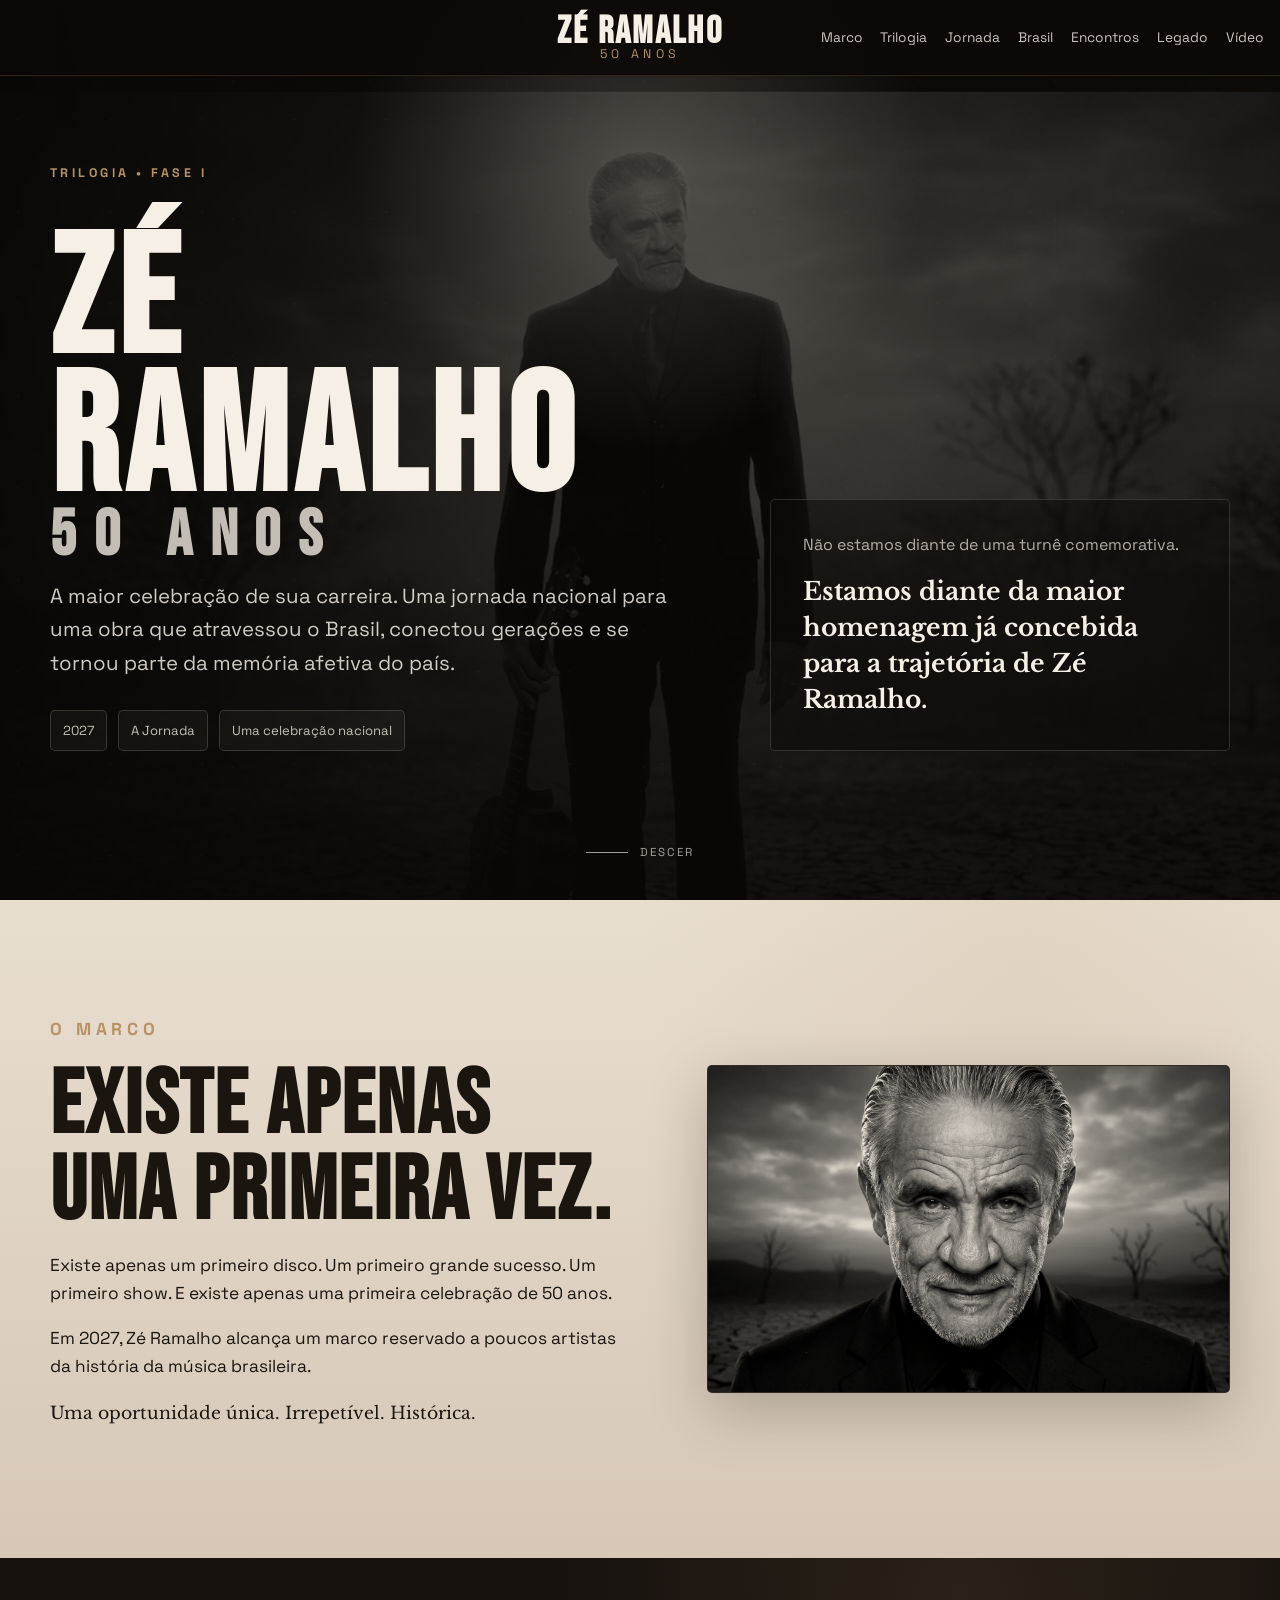
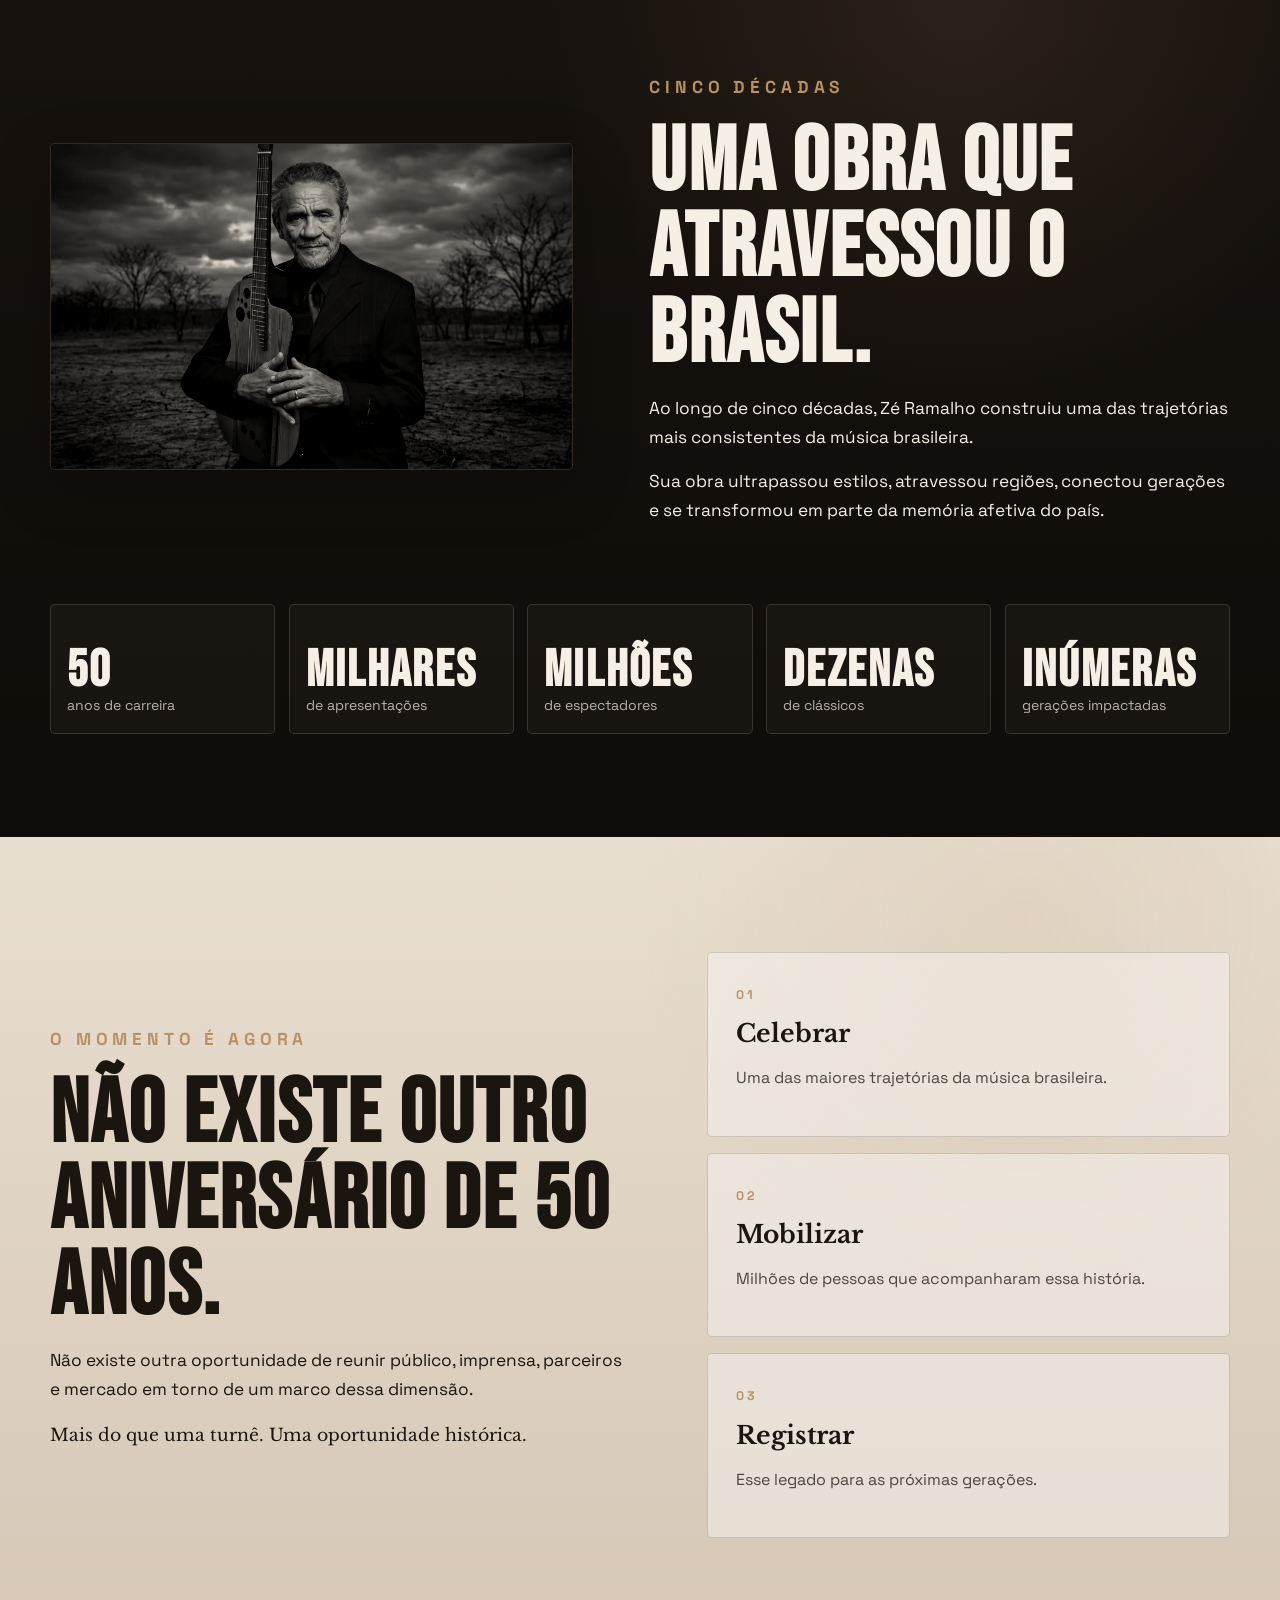
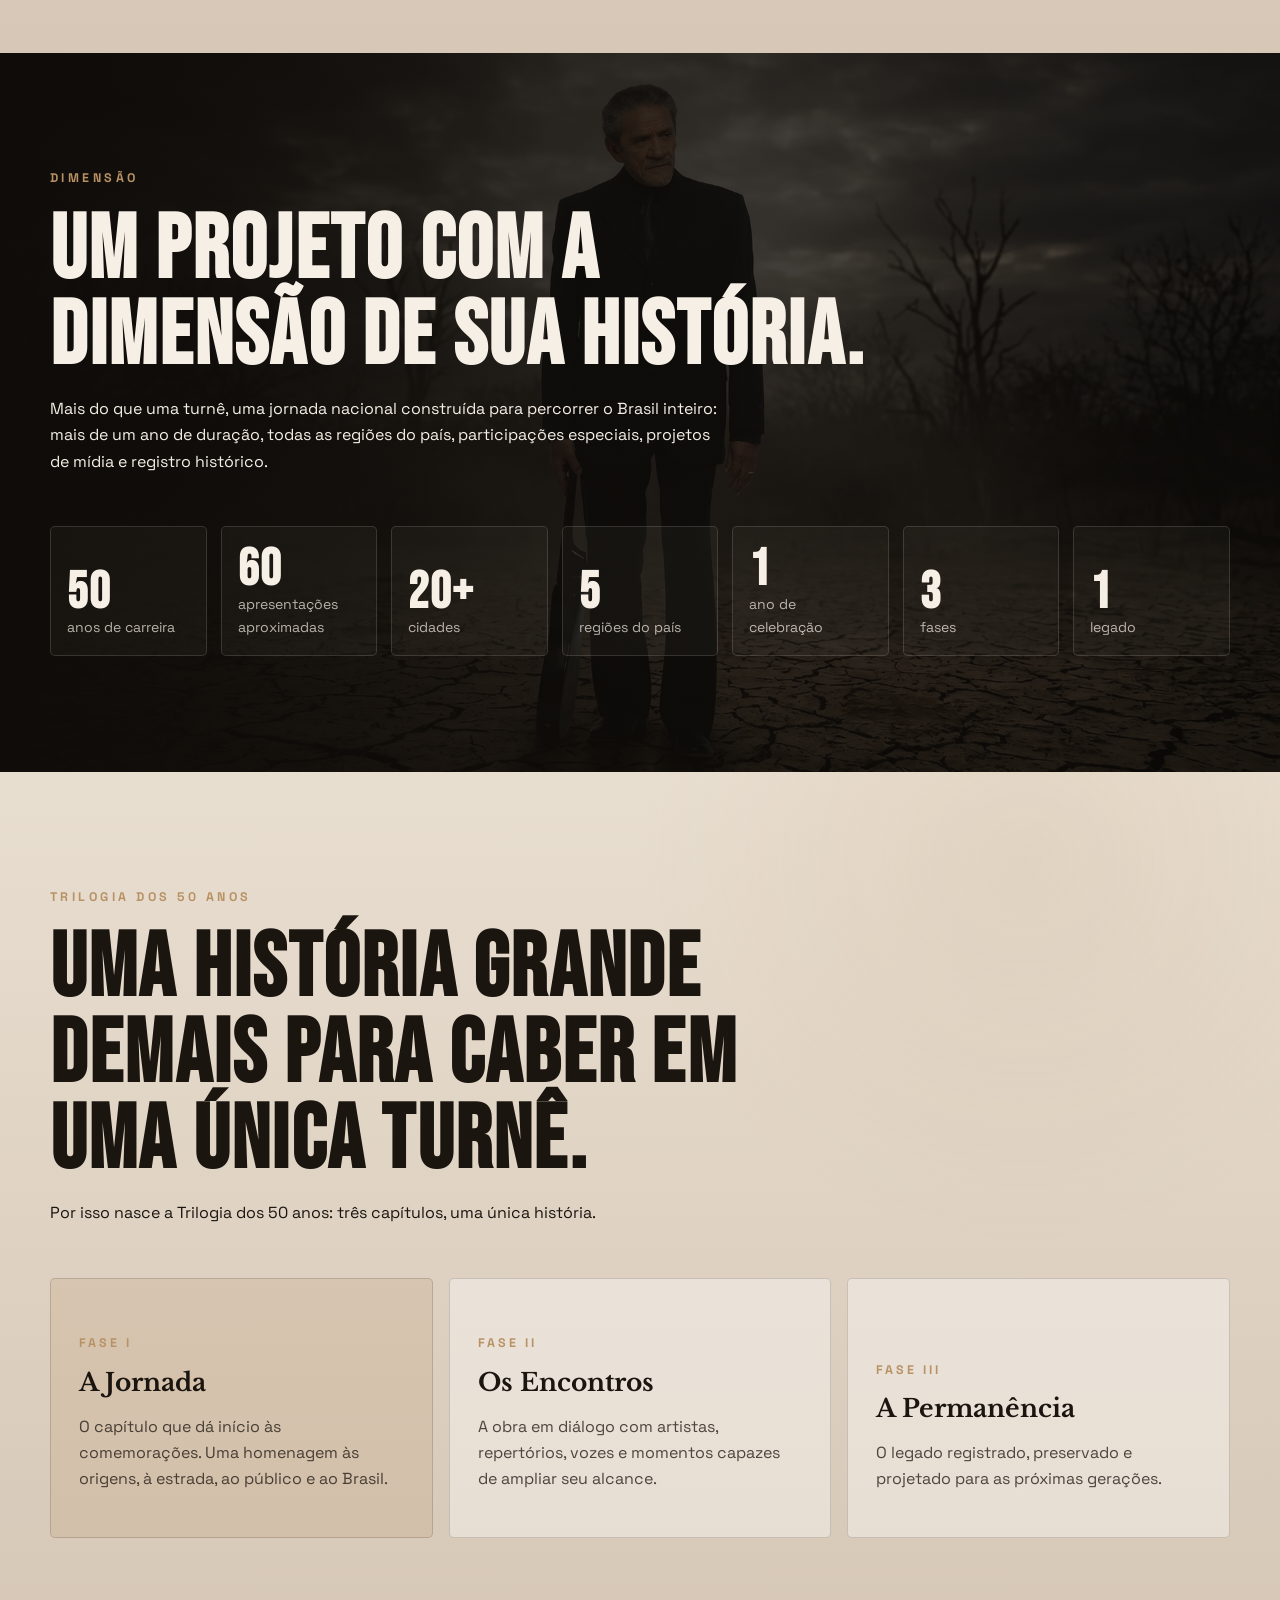
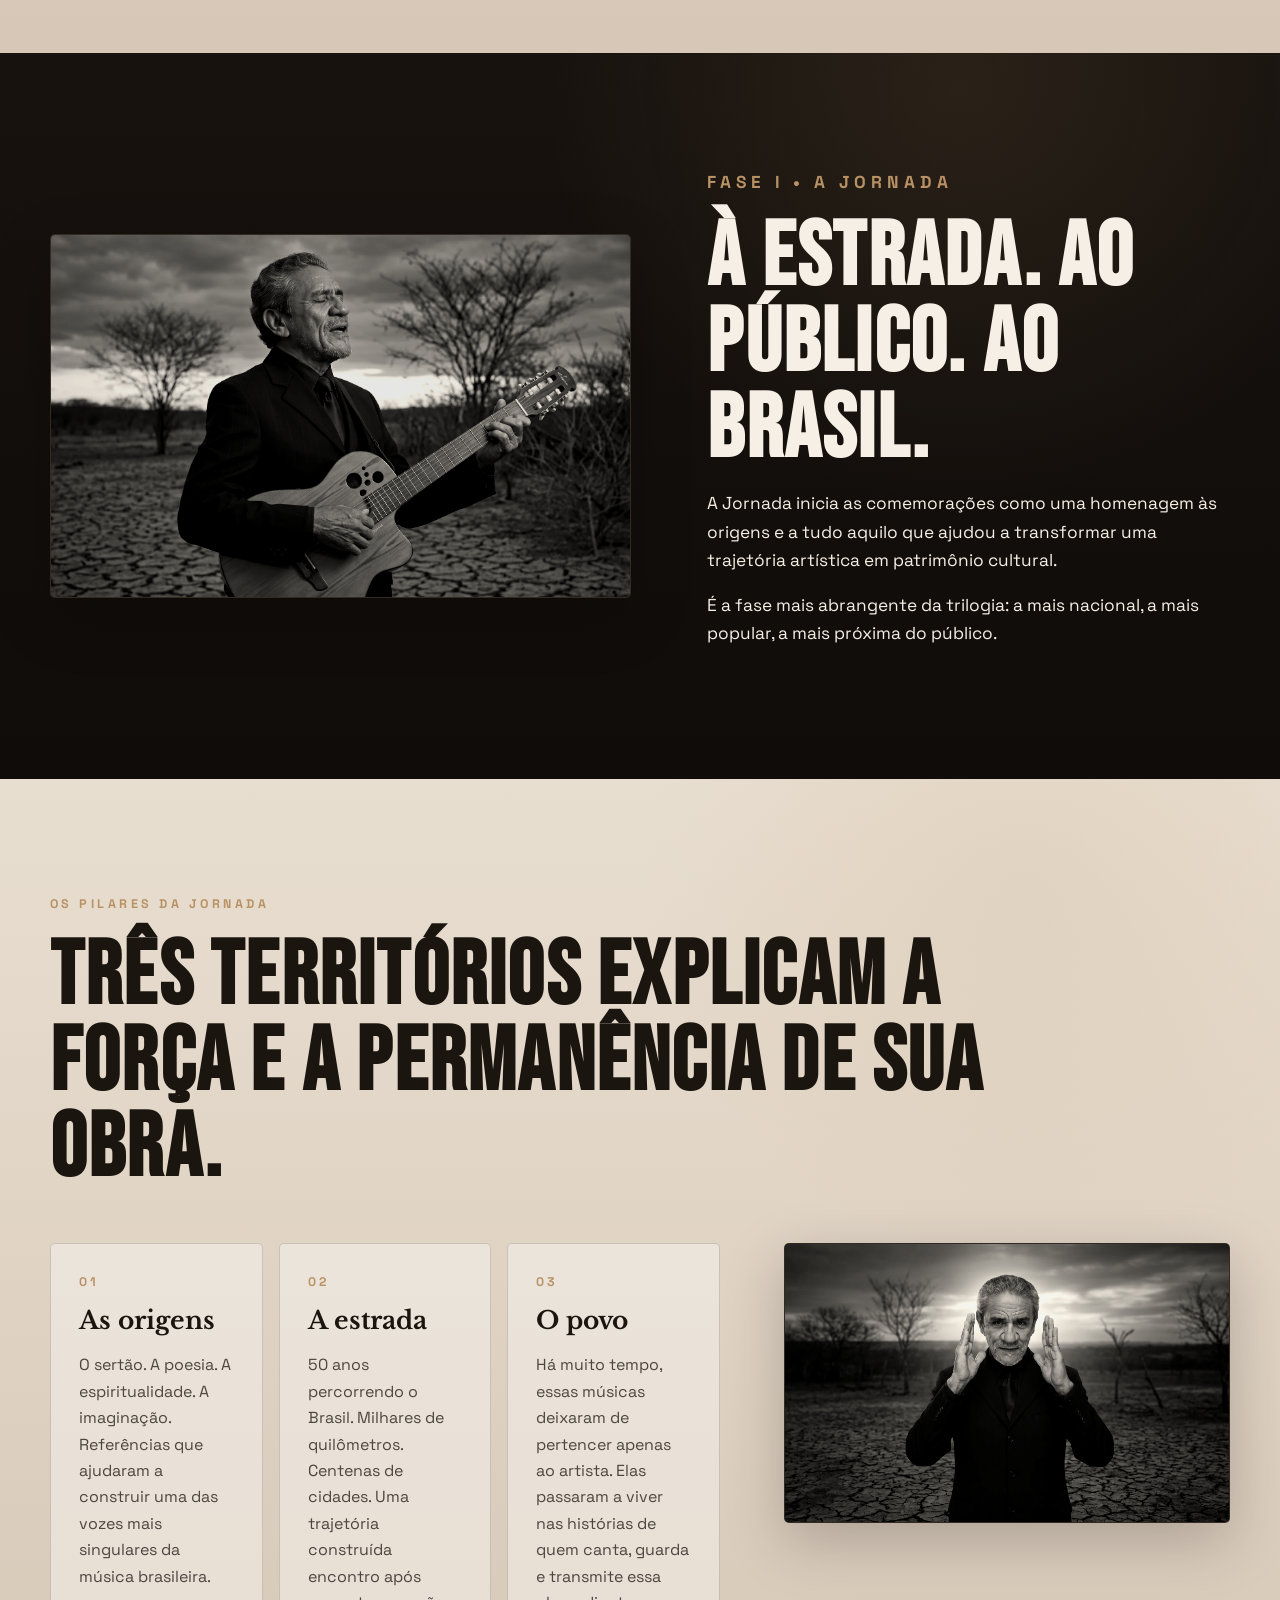
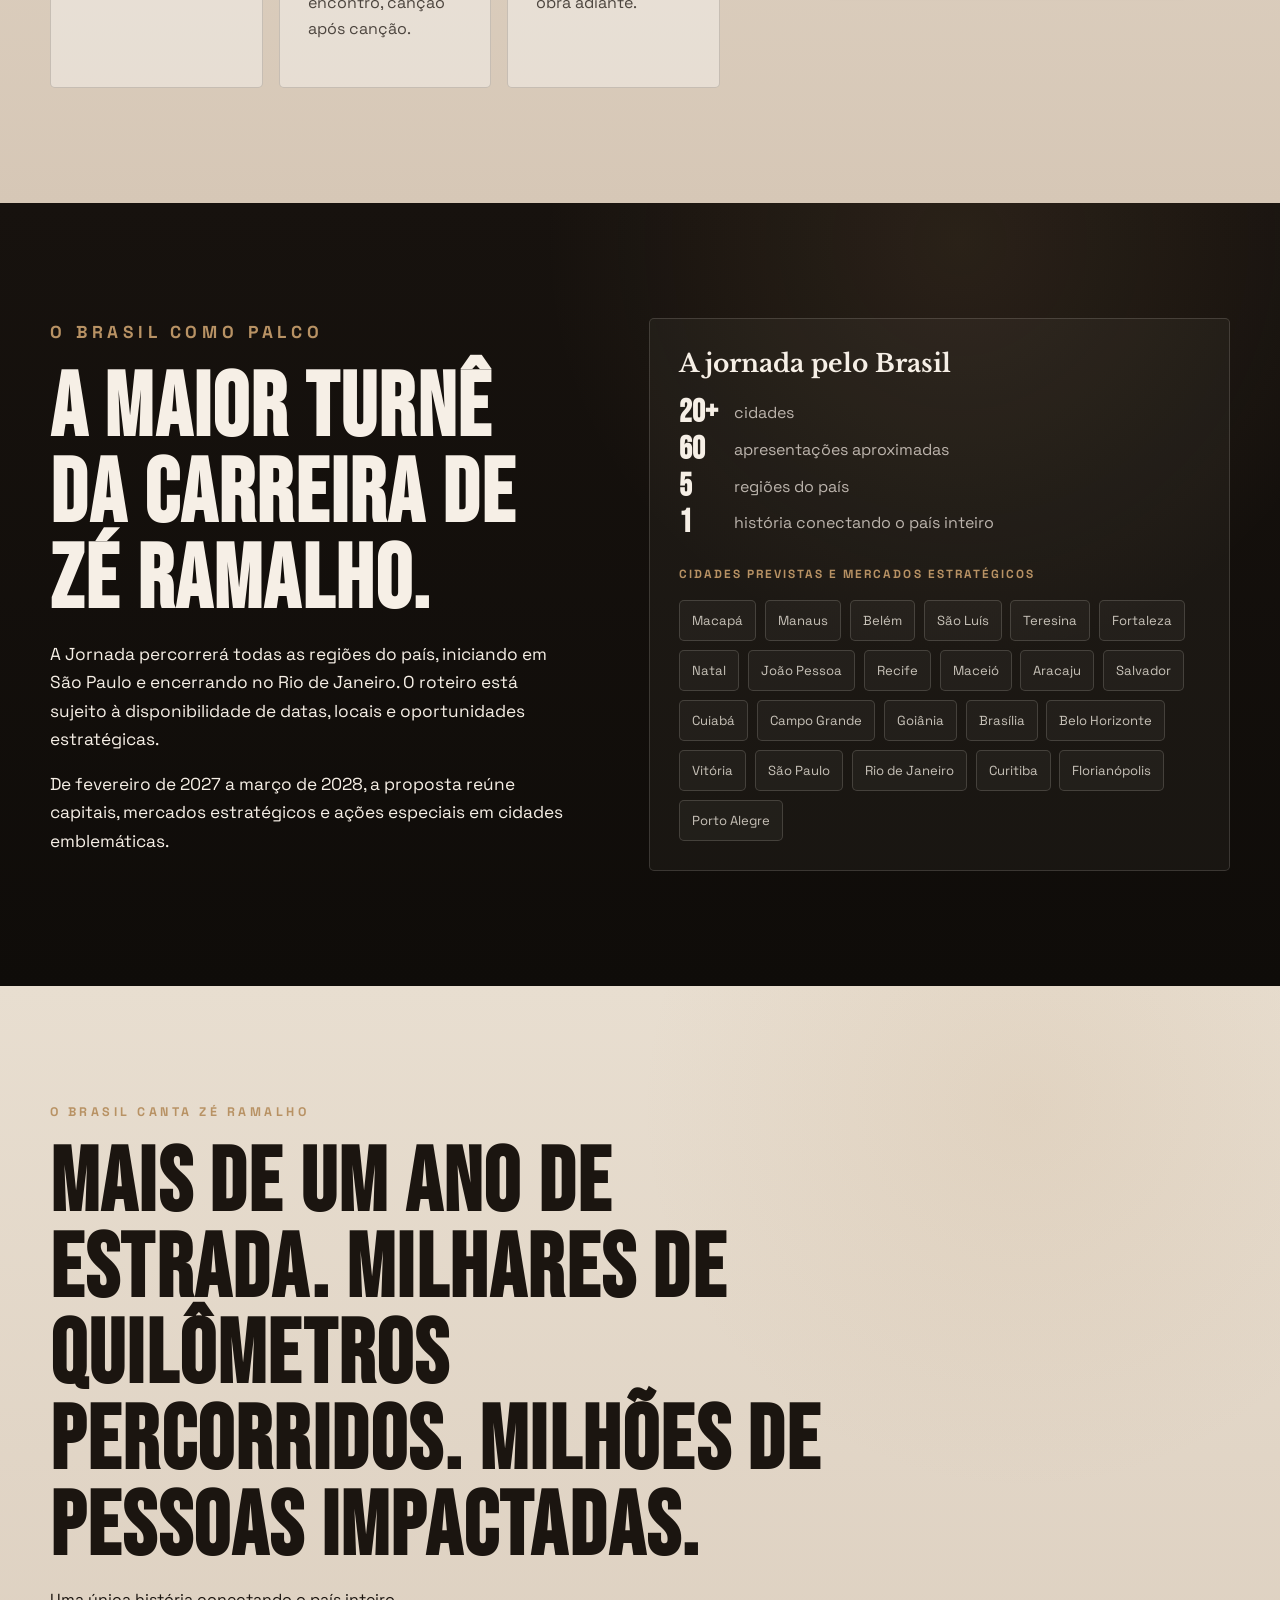
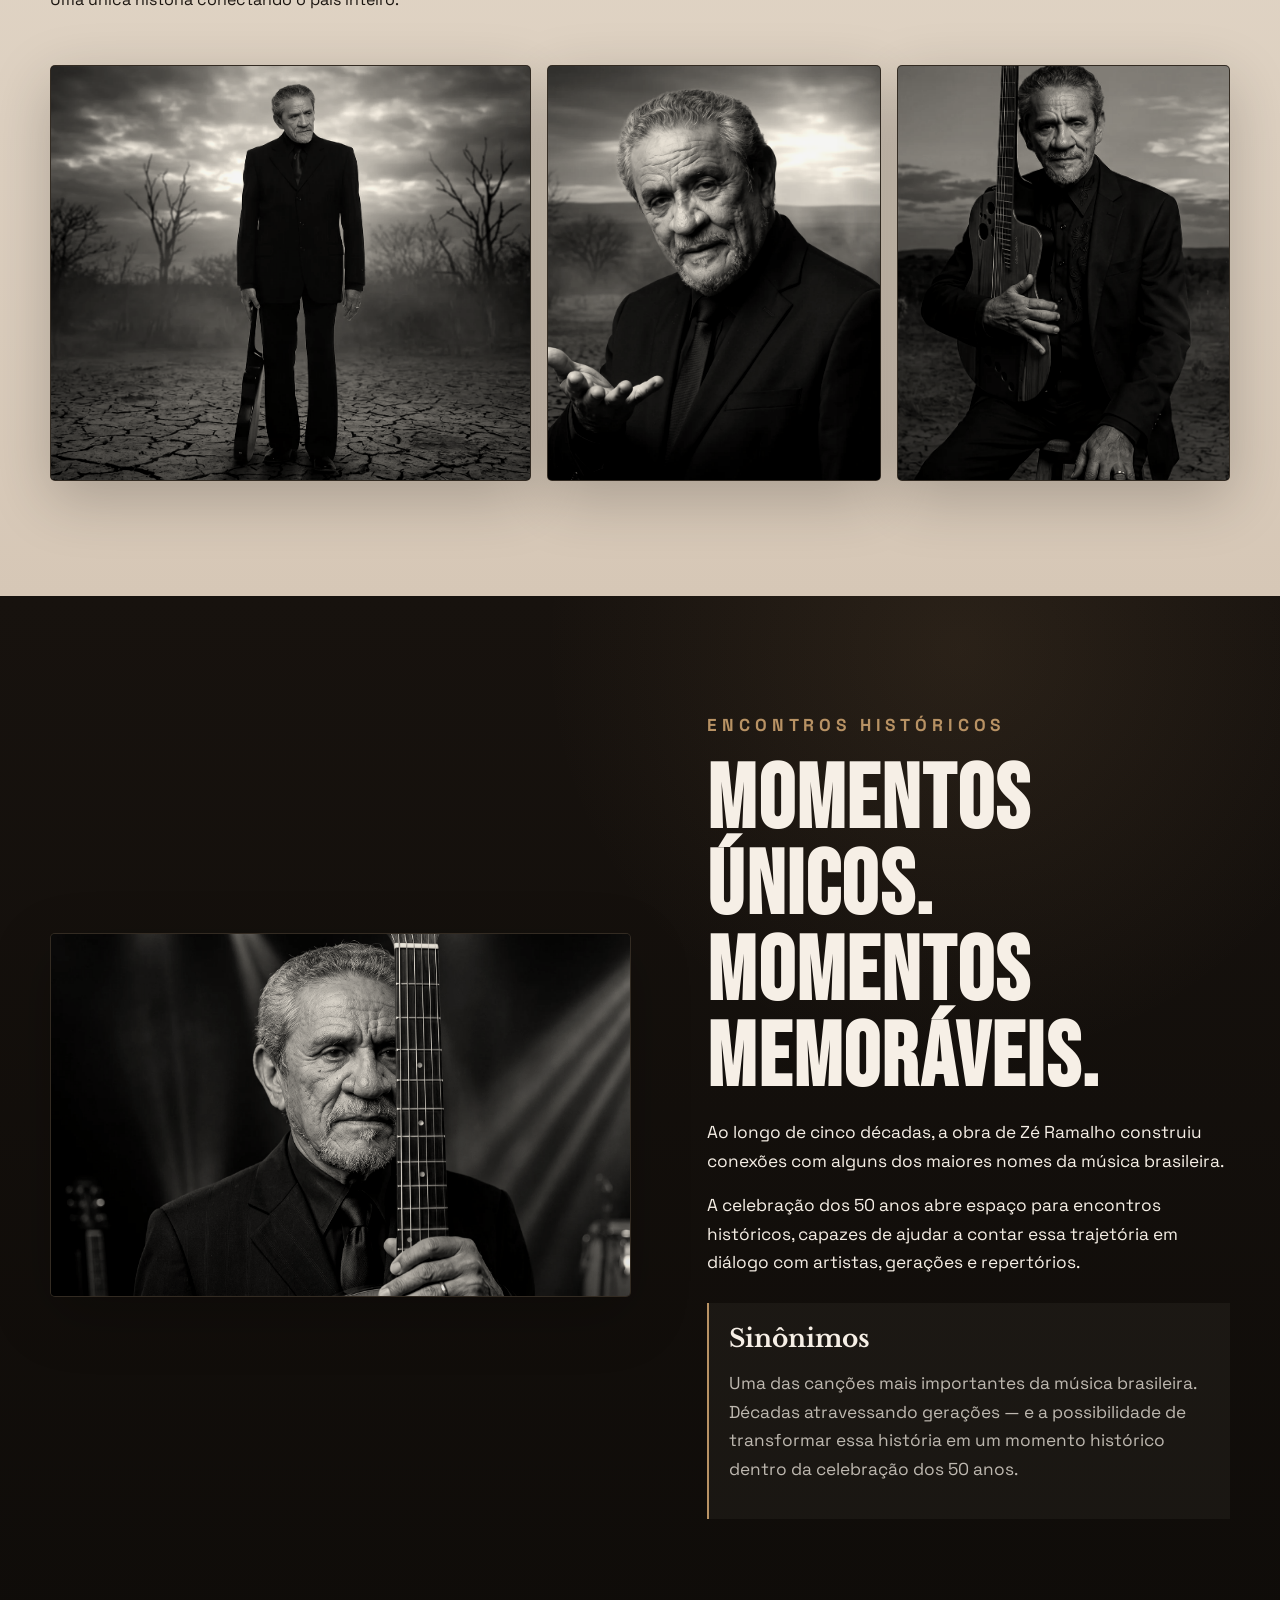
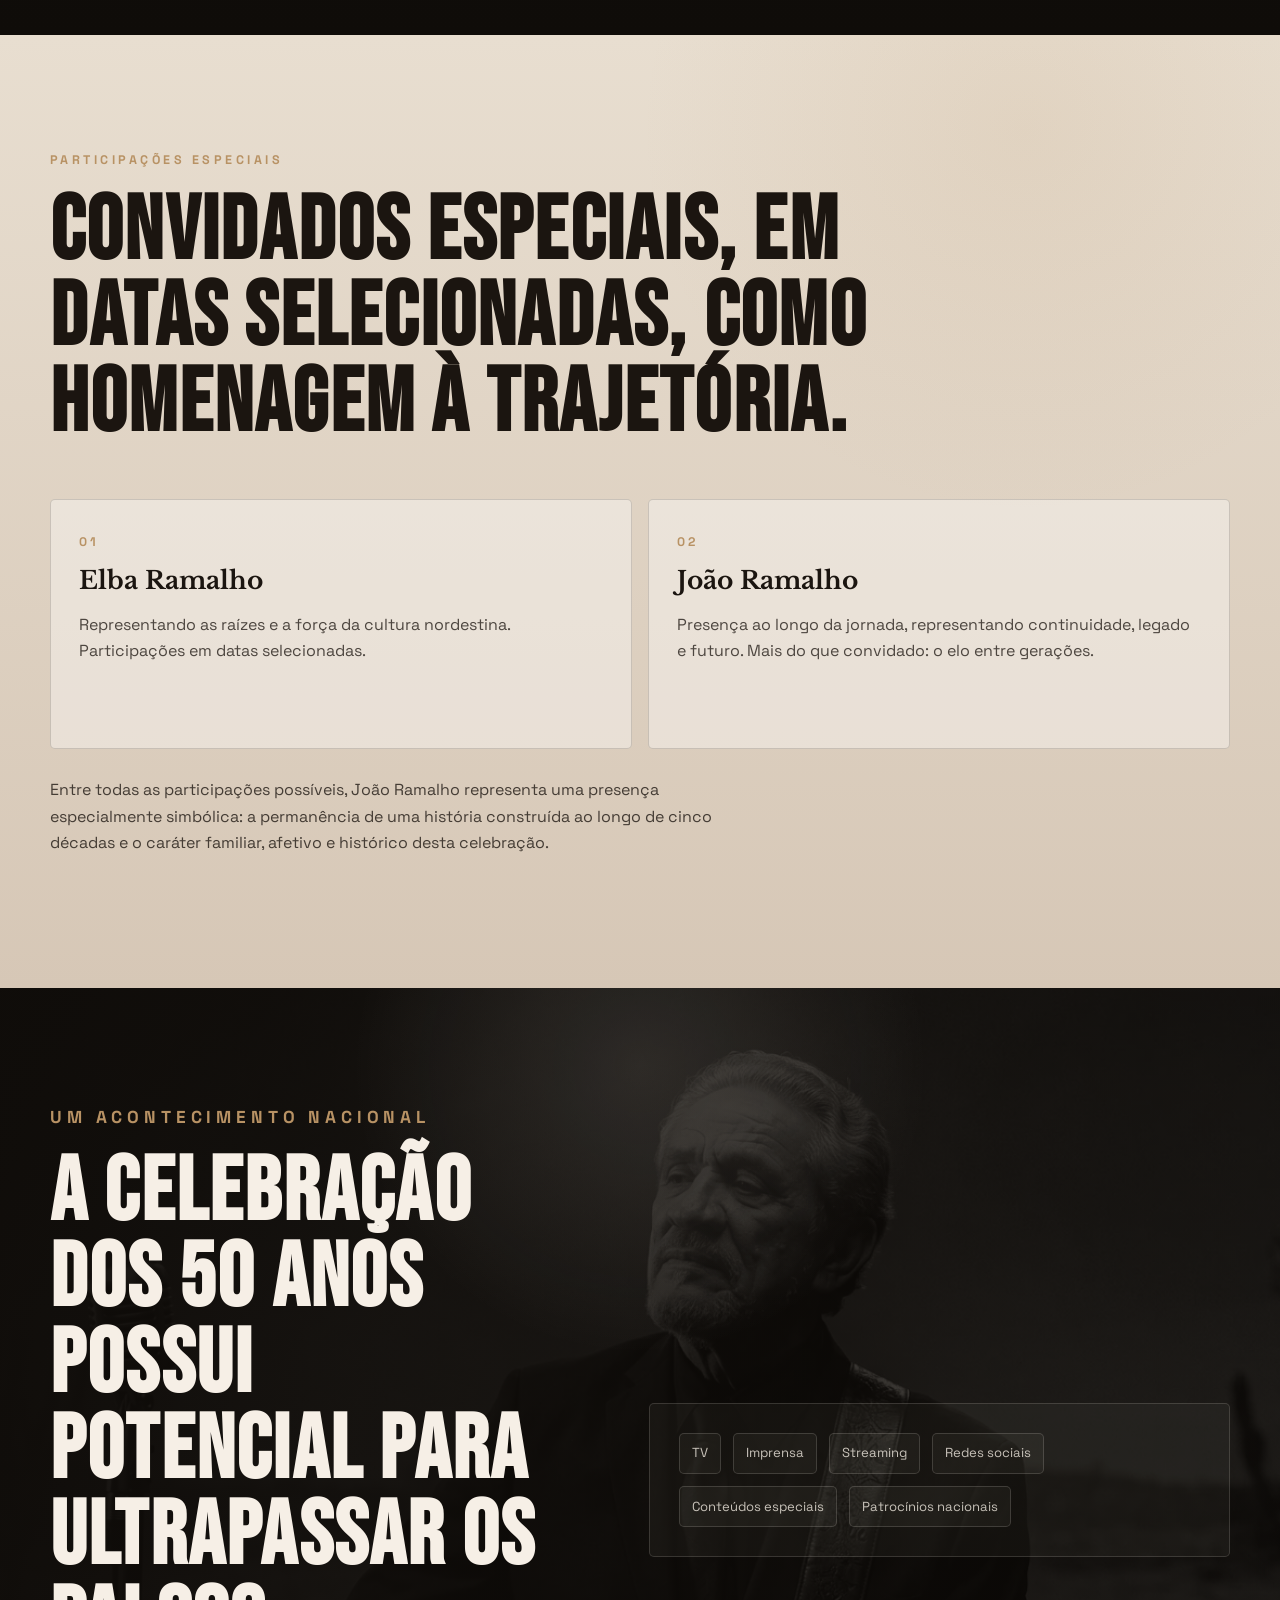
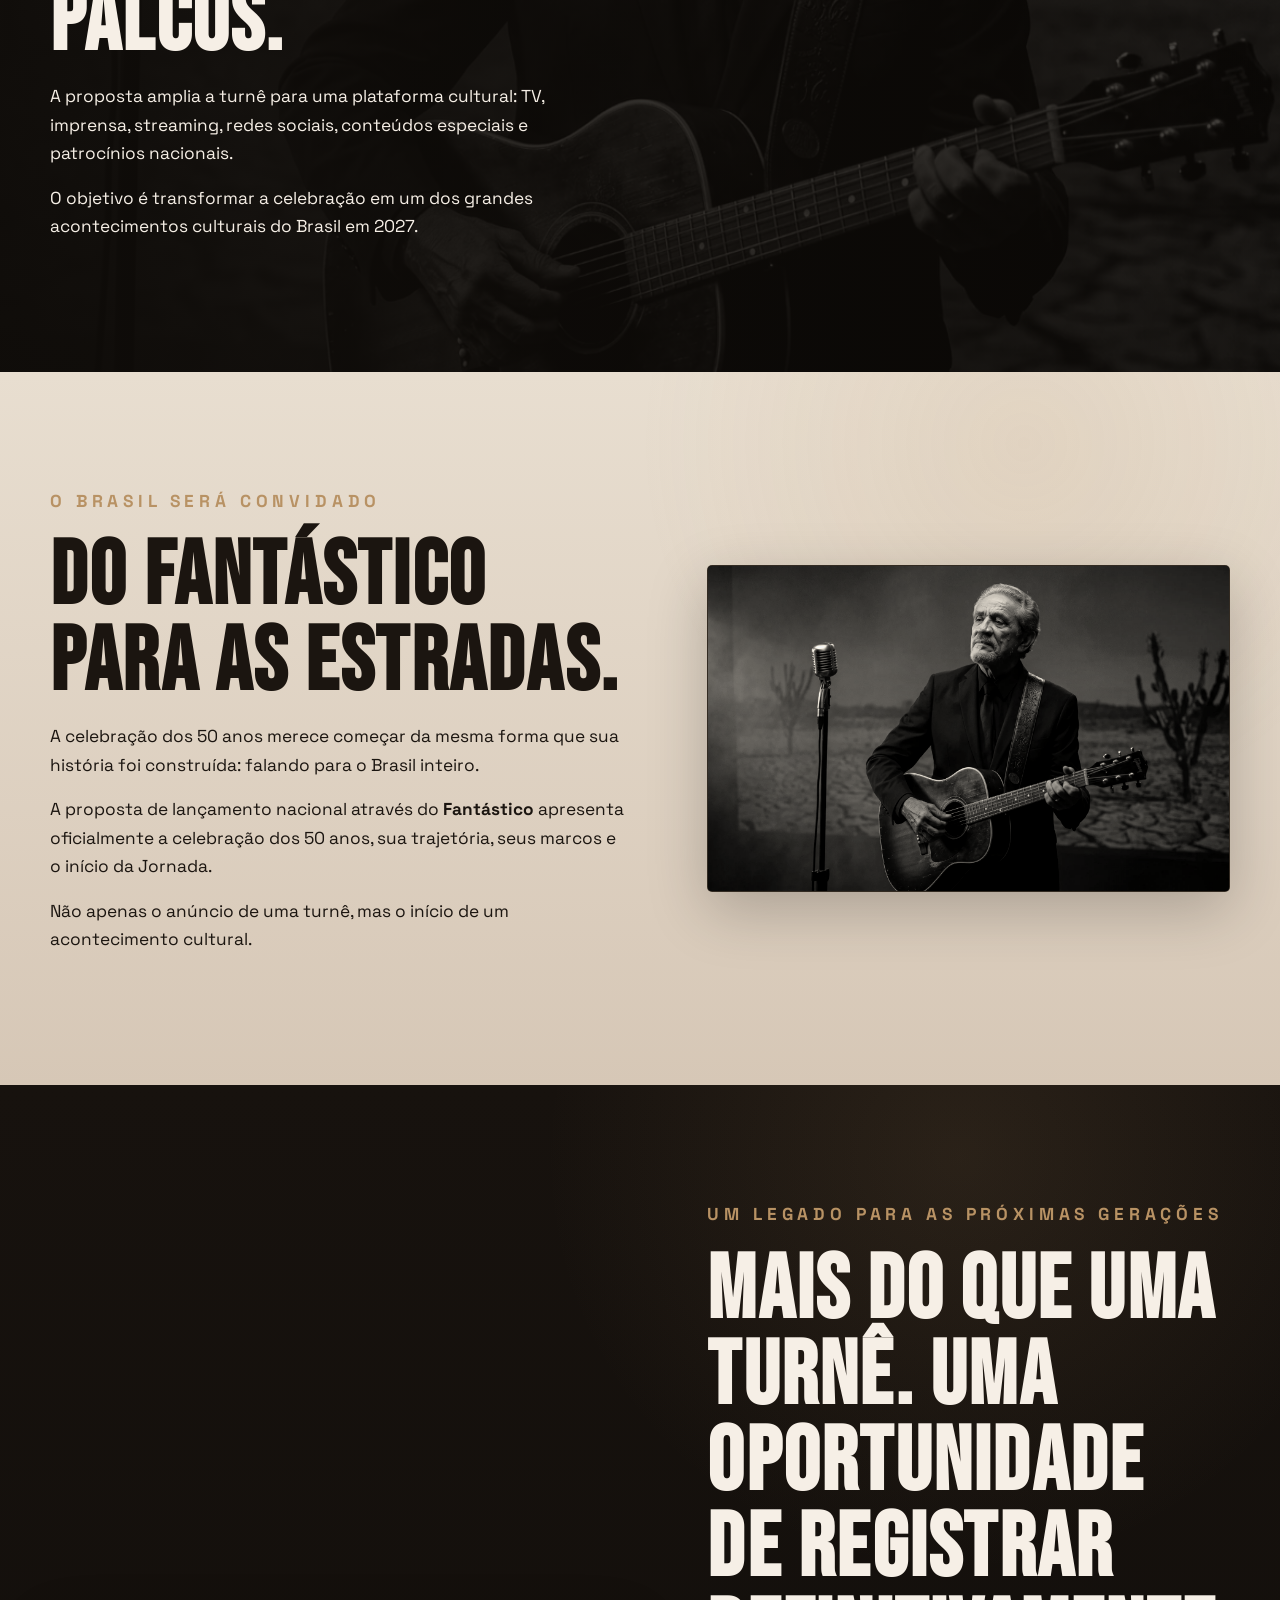
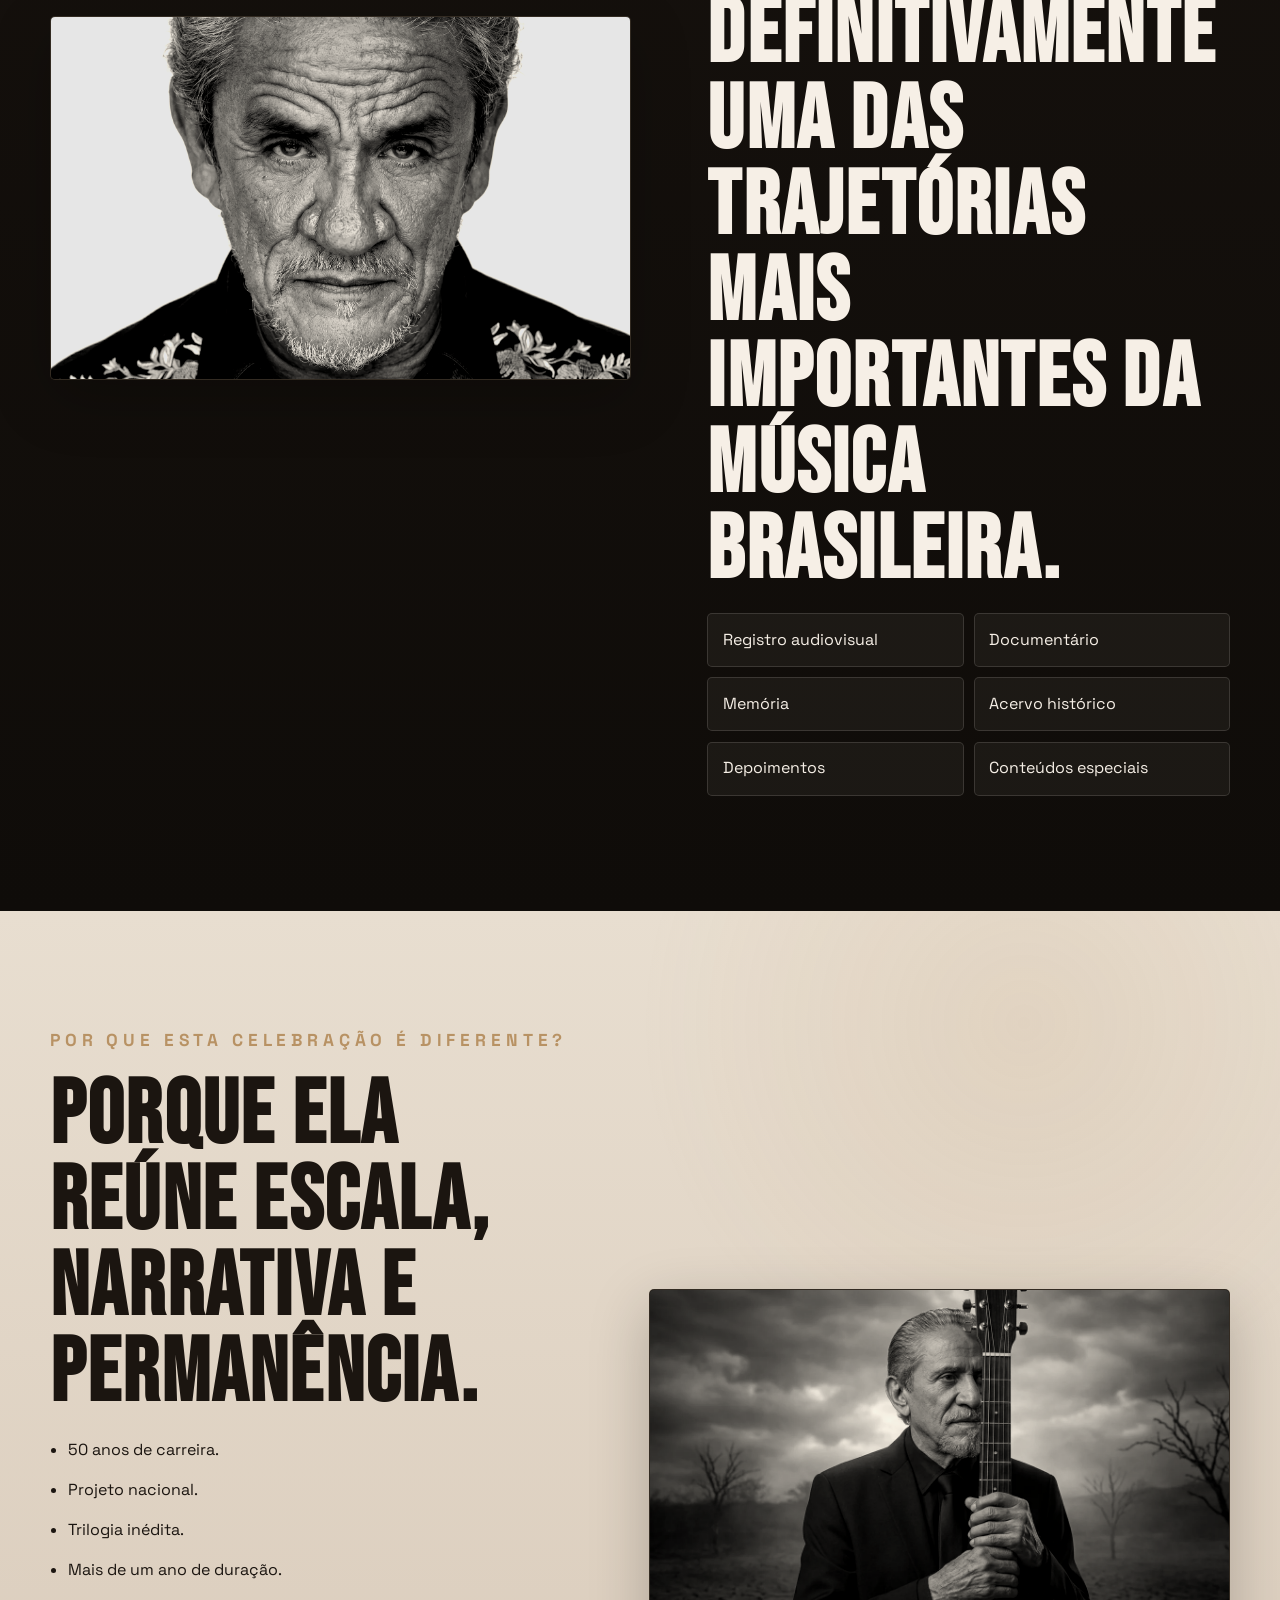
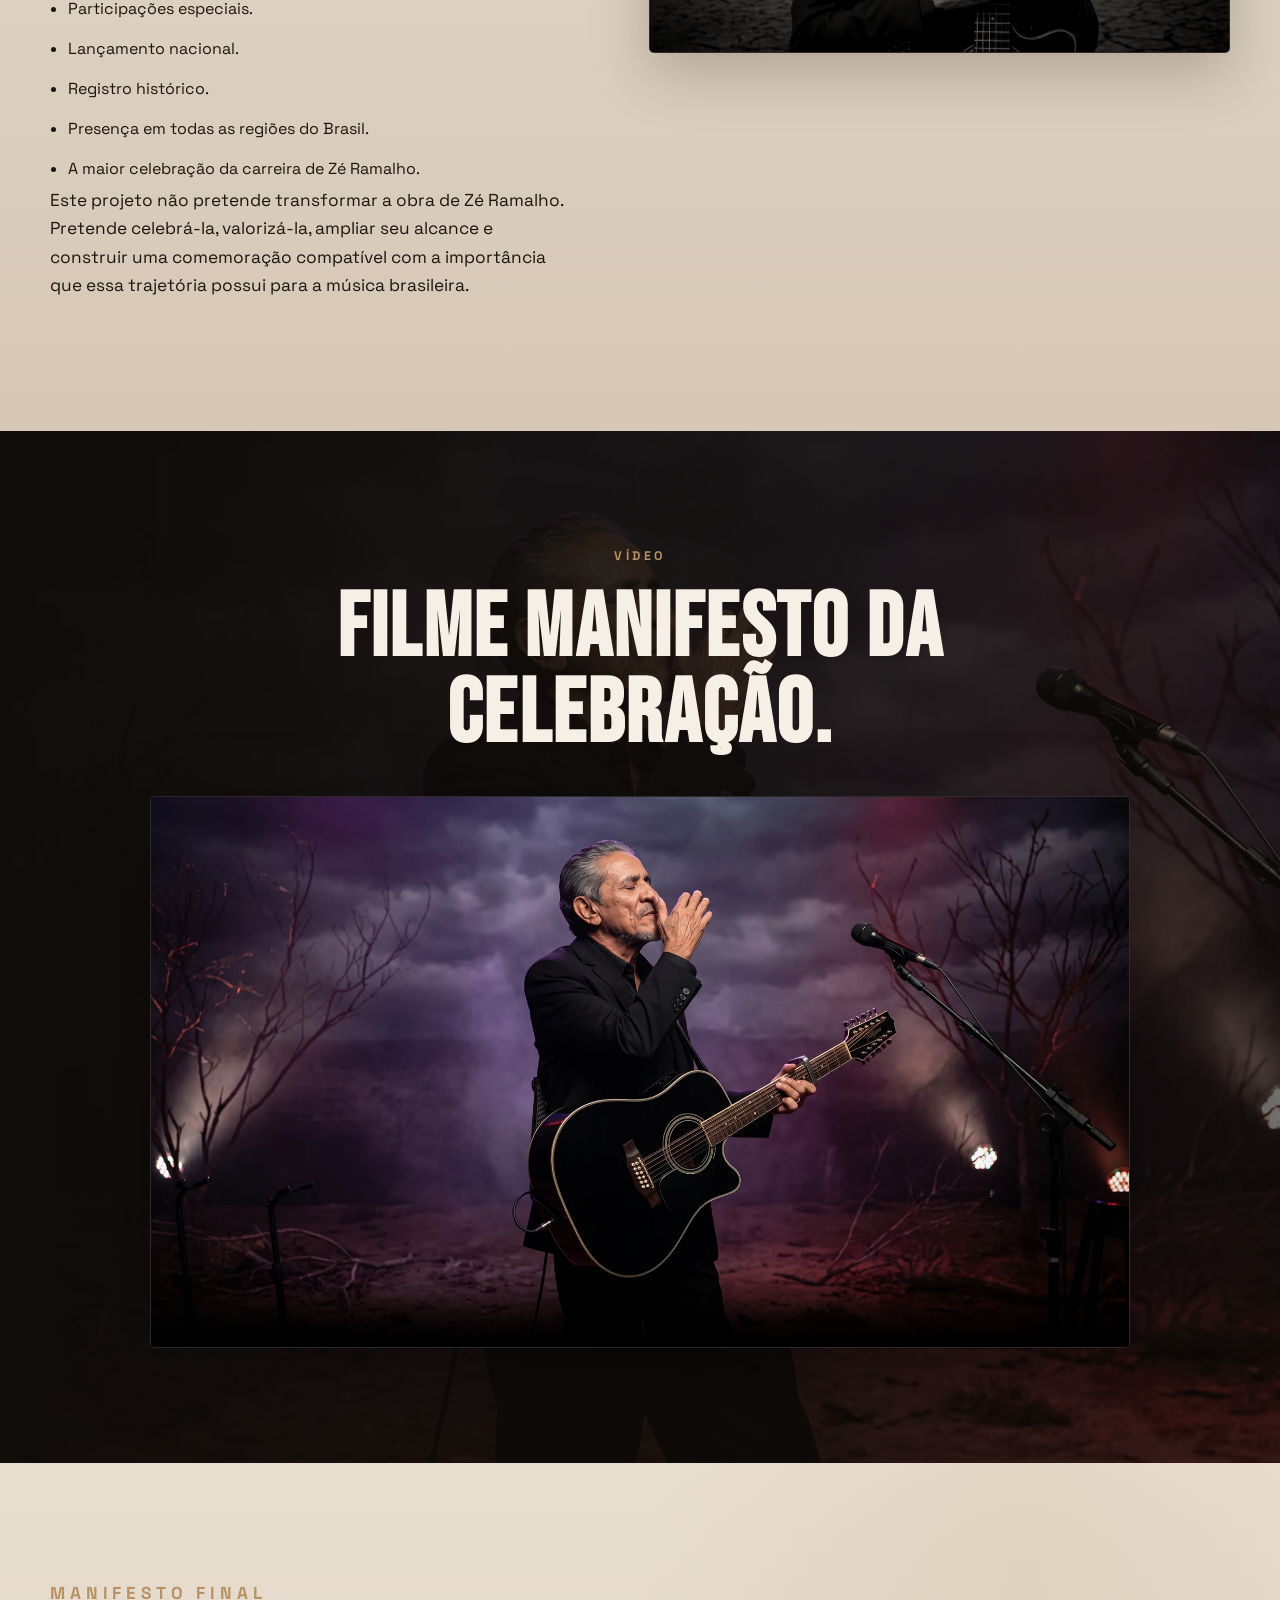
==== index.html @ 3e8eabb0 "Add files via upload" ====
<!doctype html>
<html lang="pt-BR">
<head>
  <meta charset="utf-8" />
  <meta name="viewport" content="width=device-width, initial-scale=1" />
  <title>Zé Ramalho 50 Anos | Trilogia</title>
  <meta name="description" content="Zé Ramalho 50 Anos — Trilogia. Uma celebração nacional para uma obra que atravessou o Brasil." />
  <meta name="theme-color" content="#120f0c" />
  <link rel="preconnect" href="https://fonts.googleapis.com">
  <link rel="preconnect" href="https://fonts.gstatic.com" crossorigin>
  <link href="https://fonts.googleapis.com/css2?family=Bebas+Neue&family=Libre+Baskerville:wght@400;700&family=Space+Grotesk:wght@400;500;700&display=swap" rel="stylesheet">
  <link rel="stylesheet" href="styles.css" />
</head>

<body>
  <div class="grain" aria-hidden="true"></div>
  <div class="scroll-progress" aria-hidden="true"><span></span></div>

  <header class="site-header" data-header>
    <a class="brand" href="#top" aria-label="Voltar ao início">
      <strong>ZÉ RAMALHO</strong>
      <span>50 anos</span>
    </a>

    <button class="menu-toggle" type="button" aria-expanded="false" aria-controls="site-nav" data-menu-toggle>
      <i></i><i></i><em>Menu</em>
    </button>

    <nav class="site-nav" id="site-nav" data-nav>
      <a href="#marco">Marco</a>
      <a href="#trilogia">Trilogia</a>
      <a href="#jornada">Jornada</a>
      <a href="#brasil">Brasil</a>
      <a href="#encontros">Encontros</a>
      <a href="#legado">Legado</a>
      <a href="#video">Vídeo</a>
    </nav>
  </header>

  <main id="top">
    <section class="hero section-dark">
      <div class="hero-bg">
        <img src="assets/img/hero.webp" alt="Zé Ramalho em traje preto no sertão, segurando o violão." />
      </div>
      <div class="hero-overlay"></div>

      <div class="container hero-layout">
        <div class="hero-copy reveal">
          <p class="eyebrow">Trilogia • Fase I</p>
          <h1>Zé Ramalho <span>50 anos</span></h1>
          <p class="hero-lead">A maior celebração de sua carreira. Uma jornada nacional para uma obra que atravessou o Brasil, conectou gerações e se tornou parte da memória afetiva do país.</p>
          <div class="hero-meta">
            <span>2027</span>
            <span>A Jornada</span>
            <span>Uma celebração nacional</span>
          </div>
        </div>

        <aside class="manifest-card reveal">
          <p>Não estamos diante de uma turnê comemorativa.</p>
          <strong>Estamos diante da maior homenagem já concebida para a trajetória de Zé Ramalho.</strong>
        </aside>
      </div>

      <a class="scroll-cue" href="#marco" aria-label="Descer">
        <span></span>
        Descer
      </a>
    </section>

    <section class="section-paper" id="marco">
      <div class="container two-col">
        <div class="copy-block reveal">
          <p class="eyebrow">O marco</p>
          <h2>Existe apenas uma primeira vez.</h2>
          <p>Existe apenas um primeiro disco. Um primeiro grande sucesso. Um primeiro show. E existe apenas uma primeira celebração de 50 anos.</p>
          <p>Em 2027, Zé Ramalho alcança um marco reservado a poucos artistas da história da música brasileira.</p>
          <p class="statement">Uma oportunidade única. Irrepetível. Histórica.</p>
        </div>

        <figure class="photo-card reveal">
          <img src="assets/img/closeup_desert.webp" alt="Retrato de Zé Ramalho em ambiente de sertão." />
        </figure>
      </div>
    </section>

    <section class="section-dark section-crossed" id="obra">
      <div class="container two-col reverse">
        <figure class="photo-card reveal">
          <img src="assets/img/portrait_guitar.webp" alt="Zé Ramalho segurando o violão em retrato cinematográfico." />
        </figure>

        <div class="copy-block reveal">
          <p class="eyebrow">Cinco décadas</p>
          <h2>Uma obra que atravessou o Brasil.</h2>
          <p>Ao longo de cinco décadas, Zé Ramalho construiu uma das trajetórias mais consistentes da música brasileira.</p>
          <p>Sua obra ultrapassou estilos, atravessou regiões, conectou gerações e se transformou em parte da memória afetiva do país.</p>
        </div>
      </div>

      <div class="container stats-grid reveal">
        <article><strong>50</strong><span>anos de carreira</span></article>
        <article><strong>milhares</strong><span>de apresentações</span></article>
        <article><strong>milhões</strong><span>de espectadores</span></article>
        <article><strong>dezenas</strong><span>de clássicos</span></article>
        <article><strong>inúmeras</strong><span>gerações impactadas</span></article>
      </div>
    </section>

    <section class="section-paper">
      <div class="container two-col">
        <div class="copy-block reveal">
          <p class="eyebrow">O momento é agora</p>
          <h2>Não existe outro aniversário de 50 anos.</h2>
          <p>Não existe outra oportunidade de reunir público, imprensa, parceiros e mercado em torno de um marco dessa dimensão.</p>
          <p class="statement">Mais do que uma turnê. Uma oportunidade histórica.</p>
        </div>

        <div class="objective-grid reveal">
          <article>
            <span>01</span>
            <h3>Celebrar</h3>
            <p>Uma das maiores trajetórias da música brasileira.</p>
          </article>
          <article>
            <span>02</span>
            <h3>Mobilizar</h3>
            <p>Milhões de pessoas que acompanharam essa história.</p>
          </article>
          <article>
            <span>03</span>
            <h3>Registrar</h3>
            <p>Esse legado para as próximas gerações.</p>
          </article>
        </div>
      </div>
    </section>

    <section class="section-dark dimension">
      <div class="container">
        <div class="section-heading reveal">
          <p class="eyebrow">Dimensão</p>
          <h2>Um projeto com a dimensão de sua história.</h2>
          <p>Mais do que uma turnê, uma jornada nacional construída para percorrer o Brasil inteiro: mais de um ano de duração, todas as regiões do país, participações especiais, projetos de mídia e registro histórico.</p>
        </div>

        <div class="number-grid reveal">
          <article><strong>50</strong><span>anos de carreira</span></article>
          <article><strong>60</strong><span>apresentações aproximadas</span></article>
          <article><strong>20+</strong><span>cidades</span></article>
          <article><strong>5</strong><span>regiões do país</span></article>
          <article><strong>1</strong><span>ano de celebração</span></article>
          <article><strong>3</strong><span>fases</span></article>
          <article><strong>1</strong><span>legado</span></article>
        </div>
      </div>
    </section>

    <section class="section-paper" id="trilogia">
      <div class="container">
        <div class="section-heading reveal">
          <p class="eyebrow">Trilogia dos 50 anos</p>
          <h2>Uma história grande demais para caber em uma única turnê.</h2>
          <p>Por isso nasce a Trilogia dos 50 anos: três capítulos, uma única história.</p>
        </div>

        <div class="phase-grid">
          <article class="phase-card reveal">
            <span>Fase I</span>
            <h3>A Jornada</h3>
            <p>O capítulo que dá início às comemorações. Uma homenagem às origens, à estrada, ao público e ao Brasil.</p>
          </article>
          <article class="phase-card reveal">
            <span>Fase II</span>
            <h3>Os Encontros</h3>
            <p>A obra em diálogo com artistas, repertórios, vozes e momentos capazes de ampliar seu alcance.</p>
          </article>
          <article class="phase-card reveal">
            <span>Fase III</span>
            <h3>A Permanência</h3>
            <p>O legado registrado, preservado e projetado para as próximas gerações.</p>
          </article>
        </div>
      </div>
    </section>

    <section class="section-dark" id="jornada">
      <div class="container two-col">
        <figure class="photo-card reveal">
          <img src="assets/img/singing_side.webp" alt="Zé Ramalho cantando e tocando violão no sertão." />
        </figure>

        <div class="copy-block reveal">
          <p class="eyebrow">Fase I • A Jornada</p>
          <h2>À estrada. Ao público. Ao Brasil.</h2>
          <p>A Jornada inicia as comemorações como uma homenagem às origens e a tudo aquilo que ajudou a transformar uma trajetória artística em patrimônio cultural.</p>
          <p>É a fase mais abrangente da trilogia: a mais nacional, a mais popular, a mais próxima do público.</p>
        </div>
      </div>
    </section>

    <section class="section-paper pillars">
      <div class="container">
        <div class="section-heading reveal">
          <p class="eyebrow">Os pilares da jornada</p>
          <h2>Três territórios explicam a força e a permanência de sua obra.</h2>
        </div>

        <div class="pillar-layout">
          <div class="pillar-grid reveal">
            <article>
              <span>01</span>
              <h3>As origens</h3>
              <p>O sertão. A poesia. A espiritualidade. A imaginação. Referências que ajudaram a construir uma das vozes mais singulares da música brasileira.</p>
            </article>
            <article>
              <span>02</span>
              <h3>A estrada</h3>
              <p>50 anos percorrendo o Brasil. Milhares de quilômetros. Centenas de cidades. Uma trajetória construída encontro após encontro, canção após canção.</p>
            </article>
            <article>
              <span>03</span>
              <h3>O povo</h3>
              <p>Há muito tempo, essas músicas deixaram de pertencer apenas ao artista. Elas passaram a viver nas histórias de quem canta, guarda e transmite essa obra adiante.</p>
            </article>
          </div>

          <figure class="photo-card reveal">
            <img src="assets/img/hands.webp" alt="Zé Ramalho com as mãos próximas ao rosto, em pose expressiva." />
          </figure>
        </div>
      </div>
    </section>

    <section class="section-dark" id="brasil">
      <div class="container two-col reverse">
        <div class="copy-block reveal">
          <p class="eyebrow">O Brasil como palco</p>
          <h2>A maior turnê da carreira de Zé Ramalho.</h2>
          <p>A Jornada percorrerá todas as regiões do país, iniciando em São Paulo e encerrando no Rio de Janeiro. O roteiro está sujeito à disponibilidade de datas, locais e oportunidades estratégicas.</p>
          <p>De fevereiro de 2027 a março de 2028, a proposta reúne capitais, mercados estratégicos e ações especiais em cidades emblemáticas.</p>
        </div>

        <div class="route-panel reveal">
          <h3>A jornada pelo Brasil</h3>
          <div class="route-metrics">
            <strong>20+</strong><span>cidades</span>
            <strong>60</strong><span>apresentações aproximadas</span>
            <strong>5</strong><span>regiões do país</span>
            <strong>1</strong><span>história conectando o país inteiro</span>
          </div>
          <p class="city-label">Cidades previstas e mercados estratégicos</p>
          <div class="city-cloud">
            <span>Macapá</span><span>Manaus</span><span>Belém</span><span>São Luís</span><span>Teresina</span><span>Fortaleza</span><span>Natal</span><span>João Pessoa</span><span>Recife</span><span>Maceió</span><span>Aracaju</span><span>Salvador</span><span>Cuiabá</span><span>Campo Grande</span><span>Goiânia</span><span>Brasília</span><span>Belo Horizonte</span><span>Vitória</span><span>São Paulo</span><span>Rio de Janeiro</span><span>Curitiba</span><span>Florianópolis</span><span>Porto Alegre</span>
          </div>
        </div>
      </div>
    </section>

    <section class="section-paper gallery-section">
      <div class="container">
        <div class="section-heading reveal">
          <p class="eyebrow">O Brasil canta Zé Ramalho</p>
          <h2>Mais de um ano de estrada. Milhares de quilômetros percorridos. Milhões de pessoas impactadas.</h2>
          <p>Uma única história conectando o país inteiro.</p>
        </div>

        <div class="editorial-gallery">
          <figure class="photo-card reveal"><img src="assets/img/full_guitar.webp" alt="Zé Ramalho segurando violão de corpo inteiro no sertão." /></figure>
          <figure class="photo-card reveal"><img src="assets/img/open_hand.webp" alt="Zé Ramalho em gesto de convite com a mão aberta." /></figure>
          <figure class="photo-card reveal seated-shot"><img src="assets/img/seated.webp" alt="Zé Ramalho sentado com violão em cenário de sertão." /></figure>
        </div>
      </div>
    </section>

    <section class="section-dark" id="encontros">
      <div class="container two-col">
        <figure class="photo-card reveal">
          <img src="assets/img/half_guitar_stage.webp" alt="Retrato de Zé Ramalho com o braço do violão em primeiro plano." />
        </figure>

        <div class="copy-block reveal">
          <p class="eyebrow">Encontros históricos</p>
          <h2>Momentos únicos. Momentos memoráveis.</h2>
          <p>Ao longo de cinco décadas, a obra de Zé Ramalho construiu conexões com alguns dos maiores nomes da música brasileira.</p>
          <p>A celebração dos 50 anos abre espaço para encontros históricos, capazes de ajudar a contar essa trajetória em diálogo com artistas, gerações e repertórios.</p>
          <div class="feature-note">
            <h3>Sinônimos</h3>
            <p>Uma das canções mais importantes da música brasileira. Décadas atravessando gerações — e a possibilidade de transformar essa história em um momento histórico dentro da celebração dos 50 anos.</p>
          </div>
        </div>
      </div>
    </section>

    <section class="section-paper guests-section">
      <div class="container">
        <div class="section-heading reveal">
          <p class="eyebrow">Participações especiais</p>
          <h2>Convidados especiais, em datas selecionadas, como homenagem à trajetória.</h2>
        </div>

        <div class="guest-grid">
          <article class="guest-card reveal">
            <span>01</span>
            <h3>Elba Ramalho</h3>
            <p>Representando as raízes e a força da cultura nordestina. Participações em datas selecionadas.</p>
          </article>

          <article class="guest-card reveal">
            <span>02</span>
            <h3>João Ramalho</h3>
            <p>Presença ao longo da jornada, representando continuidade, legado e futuro. Mais do que convidado: o elo entre gerações.</p>
          </article>
        </div>

        <div class="guest-copy reveal">
          <p>Entre todas as participações possíveis, João Ramalho representa uma presença especialmente simbólica: a permanência de uma história construída ao longo de cinco décadas e o caráter familiar, afetivo e histórico desta celebração.</p>
        </div>
      </div>
    </section>

    <section class="section-dark national-event">
      <div class="container two-col reverse">
        <div class="copy-block reveal">
          <p class="eyebrow">Um acontecimento nacional</p>
          <h2>A celebração dos 50 anos possui potencial para ultrapassar os palcos.</h2>
          <p>A proposta amplia a turnê para uma plataforma cultural: TV, imprensa, streaming, redes sociais, conteúdos especiais e patrocínios nacionais.</p>
          <p>O objetivo é transformar a celebração em um dos grandes acontecimentos culturais do Brasil em 2027.</p>
        </div>

        <div class="channel-panel reveal">
          <span>TV</span>
          <span>Imprensa</span>
          <span>Streaming</span>
          <span>Redes sociais</span>
          <span>Conteúdos especiais</span>
          <span>Patrocínios nacionais</span>
        </div>
      </div>
    </section>

    <section class="section-paper launch-section">
      <div class="container two-col">
        <div class="copy-block reveal">
          <p class="eyebrow">O Brasil será convidado</p>
          <h2>Do Fantástico para as estradas.</h2>
          <p>A celebração dos 50 anos merece começar da mesma forma que sua história foi construída: falando para o Brasil inteiro.</p>
          <p>A proposta de lançamento nacional através do <strong>Fantástico</strong> apresenta oficialmente a celebração dos 50 anos, sua trajetória, seus marcos e o início da Jornada.</p>
          <p>Não apenas o anúncio de uma turnê, mas o início de um acontecimento cultural.</p>
        </div>

        <figure class="photo-card reveal">
          <img src="assets/img/stage_mic.webp" alt="Zé Ramalho em performance com violão e microfone." />
        </figure>
      </div>
    </section>

    <section class="section-dark" id="legado">
      <div class="container two-col">
        <figure class="photo-card reveal">
          <img src="assets/img/closeup_bw.webp" alt="Retrato em preto e branco de Zé Ramalho." />
        </figure>

        <div class="copy-block reveal">
          <p class="eyebrow">Um legado para as próximas gerações</p>
          <h2>Mais do que uma turnê. Uma oportunidade de registrar definitivamente uma das trajetórias mais importantes da música brasileira.</h2>
          <ul class="deliverable-list">
            <li>Registro audiovisual</li>
            <li>Documentário</li>
            <li>Memória</li>
            <li>Acervo histórico</li>
            <li>Depoimentos</li>
            <li>Conteúdos especiais</li>
          </ul>
        </div>
      </div>
    </section>

    <section class="section-paper why-section">
      <div class="container two-col reverse">
        <div class="copy-block reveal">
          <p class="eyebrow">Por que esta celebração é diferente?</p>
          <h2>Porque ela reúne escala, narrativa e permanência.</h2>
          <ul class="reason-list">
            <li>50 anos de carreira.</li>
            <li>Projeto nacional.</li>
            <li>Trilogia inédita.</li>
            <li>Mais de um ano de duração.</li>
            <li>Participações especiais.</li>
            <li>Lançamento nacional.</li>
            <li>Registro histórico.</li>
            <li>Presença em todas as regiões do Brasil.</li>
            <li>A maior celebração da carreira de Zé Ramalho.</li>
          </ul>
          <p>Este projeto não pretende transformar a obra de Zé Ramalho. Pretende celebrá-la, valorizá-la, ampliar seu alcance e construir uma comemoração compatível com a importância que essa trajetória possui para a música brasileira.</p>
        </div>

        <figure class="photo-card reveal">
          <img src="assets/img/half_guitar_desert.webp" alt="Zé Ramalho com o violão em cenário árido." />
        </figure>
      </div>
    </section>

    <section class="video-section section-dark" id="video">
      <div class="container video-wrap reveal">
        <p class="eyebrow">Vídeo</p>
        <h2>Filme manifesto da celebração.</h2>
        <div class="video-frame">
          <video controls poster="assets/img/stage_kiss.webp">
            <source src="assets/video/ze-ramalho-50-anos.mp4" type="video/mp4">
            Seu navegador não suporta vídeo HTML5.
          </video>
        </div>

      </div>
    </section>

    <section class="closing section-paper">
      <div class="container two-col">
        <div class="copy-block reveal">
          <p class="eyebrow">Manifesto final</p>
          <h2>Existem artistas que fazem sucesso. Existem artistas que marcam gerações.</h2>
          <p>Existem artistas que entram para a história. E existem aqueles raros que se transformam em parte da identidade cultural de um país.</p>
          <p>Durante cinquenta anos, Zé Ramalho fez exatamente isso. Agora chegou o momento de celebrar essa história.</p>
          <p class="statement">Não com uma turnê. Mas com a maior homenagem já realizada à sua trajetória.</p>
        </div>

        <figure class="photo-card reveal">
          <img src="assets/img/stage_kiss.webp" alt="Zé Ramalho em palco fazendo gesto de agradecimento." />
        </figure>
      </div>
    </section>

    <section class="agency-credits" id="creditos">
      <div class="container credits-inner reveal">
        <img class="agency-logo" src="assets/logo/sevenx_logo.svg" alt="SevenX" />

        <dl class="credits-list">
          <div><dt>Diretor Artístico</dt><dd>Gian Zambon</dd></div>
          <div><dt>Direção Executiva</dt><dd>Bruno Neves</dd></div>
          <div><dt>Diretor de Planejamento</dt><dd>Adriano Pinheiro</dd></div>
          <div><dt>Diretor de Arte</dt><dd>Bruno Magrini</dd></div>
          <div><dt>Vídeo, Motion &amp; Web Designer</dt><dd>Tawam Siqueira</dd></div>
        </dl>

        <p class="legal-copy">O conteúdo desta apresentação é de autoria da SevenX e está protegido pelas Leis nº 9.610/98 e nº 9.279/96. É vedada sua reprodução, utilização ou divulgação sem autorização prévia. Todos os direitos reservados.</p>
      </div>
    </section>
  </main>

  <footer class="site-footer">
    <div class="container footer-grid">
      <p>ZÉ RAMALHO 50 ANOS</p>
      <p>TRILOGIA • FASE I — A JORNADA</p>
      <p>2027</p>
    </div>
  </footer>

  <script src="script.js"></script>
</body>
</html>
---- styles.css ----
:root {
  --black: #0f0c09;
  --black-2: #17120e;
  --paper: #e8ded0;
  --paper-2: #d6c7b6;
  --ink: #1b1510;
  --muted: #b9a998;
  --gold: #b89264;
  --white: #f6efe6;
  --line-dark: rgba(27, 21, 16, .16);
  --line-light: rgba(246, 239, 230, .15);
  --radius: 5px;
  --container: min(1180px, calc(100vw - 2rem));
}

* { box-sizing: border-box; }
html { scroll-behavior: smooth; }
body {
  margin: 0;
  color: var(--white);
  background: var(--black);
  font-family: "Space Grotesk", system-ui, sans-serif;
  line-height: 1.65;
  -webkit-font-smoothing: antialiased;
  text-rendering: optimizeLegibility;
}
img { width: 100%; height: auto; display: block; }
a { color: inherit; text-decoration: none; }
p { margin: 0 0 1rem; }
strong { font-weight: 700; }
em { font-style: italic; }
ul { margin: 0; padding-left: 1.15rem; }

.grain {
  position: fixed;
  inset: 0;
  z-index: 1;
  pointer-events: none;
  opacity: .045;
  background-image:
    radial-gradient(circle at 20% 30%, rgba(255,255,255,.8) 0 1px, transparent 1px),
    radial-gradient(circle at 70% 60%, rgba(255,255,255,.55) 0 1px, transparent 1px);
  background-size: 92px 92px, 137px 137px;
}

.scroll-progress {
  position: fixed;
  inset: 0 0 auto 0;
  height: 3px;
  z-index: 200;
}
.scroll-progress span {
  display: block;
  width: 0%;
  height: 100%;
  background: linear-gradient(90deg, var(--gold), var(--white));
}

.container {
  width: var(--container);
  margin-inline: auto;
  position: relative;
  z-index: 2;
}

.site-header {
  position: fixed;
  z-index: 120;
  top: 0;
  left: 0;
  right: 0;
  min-height: 76px;
  padding: .9rem 1rem;
  display: flex;
  align-items: center;
  justify-content: flex-end;
  background: rgba(12, 9, 7, .88);
  border-bottom: 1px solid rgba(184, 146, 100, .18);
}

.brand {
  position: absolute;
  left: 50%;
  top: 50%;
  transform: translate(-50%, -50%);
  display: grid;
  justify-items: center;
  text-align: center;
  line-height: .9;
  z-index: 2;
}
.brand strong {
  font-family: "Bebas Neue", sans-serif;
  font-size: clamp(2rem, 3vw, 2.55rem);
  letter-spacing: .06em;
}
.brand span {
  color: var(--gold);
  font-size: .78rem;
  text-transform: uppercase;
  letter-spacing: .35em;
}

.site-nav {
  position: relative;
  z-index: 3;
  display: flex;
  align-items: center;
  gap: clamp(.6rem, 1.4vw, 1.2rem);
}
.site-nav a {
  font-size: .86rem;
  color: rgba(246,239,230,.82);
  position: relative;
}
.site-nav a::after {
  content: "";
  position: absolute;
  left: 0;
  bottom: -.35rem;
  width: 100%;
  height: 1px;
  background: var(--gold);
  transform: scaleX(0);
  transform-origin: left;
  transition: transform .25s ease;
}
.site-nav a:hover::after { transform: scaleX(1); }

.menu-toggle {
  position: relative;
  z-index: 4;
  display: none;
  align-items: center;
  gap: .75rem;
  border: 0;
  background: transparent;
  color: var(--white);
  padding: .3rem 0;
}
.menu-toggle i {
  display: block;
  width: 28px;
  height: 1px;
  background: currentColor;
  margin: 5px 0;
}
.menu-toggle em {
  font-style: normal;
  text-transform: uppercase;
  letter-spacing: .22em;
  font-size: .72rem;
}

.section-dark,
.section-paper,
.hero,
.agency-credits {
  position: relative;
  overflow: clip;
}

.section-dark {
  background:
    radial-gradient(circle at 75% 5%, rgba(184,146,100,.12), transparent 26rem),
    linear-gradient(180deg, var(--black-2) 0%, var(--black) 100%);
  color: var(--white);
}

.section-paper {
  background:
    radial-gradient(circle at 80% 10%, rgba(184,146,100,.12), transparent 24rem),
    linear-gradient(180deg, var(--paper) 0%, var(--paper-2) 100%);
  color: var(--ink);
}

.section-dark,
.section-paper {
  padding-block: clamp(5rem, 9vw, 8rem);
}

.hero {
  min-height: 100svh;
  display: grid;
  align-items: end;
  padding-block: 7rem 2.4rem;
  background: var(--black);
}
.hero-bg,
.hero-overlay {
  position: absolute;
  inset: 0;
}
.hero-bg img {
  width: 100%;
  height: 100%;
  object-fit: cover;
  object-position: center top;
  filter: grayscale(100%) sepia(16%) contrast(1.08) brightness(.88);
}
.hero-overlay {
  background:
    radial-gradient(circle at 50% 18%, rgba(246,239,230,.18), transparent 18rem),
    linear-gradient(90deg, rgba(10,8,6,.94) 0%, rgba(10,8,6,.70) 44%, rgba(10,8,6,.36) 100%),
    linear-gradient(180deg, rgba(10,8,6,.06), rgba(10,8,6,.78));
}
.hero-layout {
  display: grid;
  grid-template-columns: minmax(0, 1.15fr) minmax(300px, .85fr);
  gap: clamp(2rem, 6vw, 5rem);
  align-items: end;
}

.hero .eyebrow {
  margin-bottom: clamp(2.35rem, 4vw, 3.25rem);
  line-height: 1.55;
  max-width: 76ch;
  display: block;
}

.hero h1 {
  margin: 0 0 1.1rem;
  font-family: "Bebas Neue", sans-serif;
  font-size: clamp(5.3rem, 14vw, 10.5rem);
  line-height: .82;
  letter-spacing: .035em;
}
.hero h1 span {
  display: block;
  font-size: .38em;
  color: rgba(246,239,230,.78);
  letter-spacing: .28em;
}
.hero-lead {
  max-width: 66ch;
  font-size: clamp(1.05rem, 2vw, 1.28rem);
  color: rgba(246,239,230,.84);
}
.hero-meta {
  display: flex;
  flex-wrap: wrap;
  gap: .7rem;
  margin-top: 1.8rem;
}
.hero-meta span,
.city-cloud span,
.channel-panel span {
  border: 1px solid rgba(246,239,230,.16);
  padding: .55rem .75rem;
  border-radius: var(--radius);
  color: rgba(246,239,230,.78);
  background: rgba(246,239,230,.04);
  font-size: .82rem;
}

.manifest-card {
  border: 1px solid rgba(246,239,230,.15);
  background: rgba(15,12,9,.58);
  padding: clamp(1.2rem, 2.8vw, 2rem);
  border-radius: var(--radius);
  max-width: 460px;
  margin-left: auto;
}
.manifest-card p {
  color: rgba(246,239,230,.7);
}
.manifest-card strong {
  display: block;
  font-family: "Libre Baskerville", Georgia, serif;
  font-size: clamp(1.18rem, 2.2vw, 1.55rem);
  line-height: 1.45;
}

.scroll-cue {
  display: inline-flex;
  align-items: center;
  gap: .75rem;
  position: relative;
  z-index: 2;
  margin: 2.5rem auto 0;
  width: fit-content;
  color: rgba(246,239,230,.65);
  text-transform: uppercase;
  letter-spacing: .18em;
  font-size: .72rem;
}
.scroll-cue span {
  width: 42px;
  height: 1px;
  background: currentColor;
}

.eyebrow {
  margin-bottom: 1.18rem;
  color: var(--gold);
  text-transform: uppercase;
  letter-spacing: .28em;
  font-weight: 700;
  font-size: .78rem;
}

h2, h3 {
  margin: 0 0 1rem;
}
h2 {
  font-family: "Bebas Neue", sans-serif;
  line-height: .96;
  letter-spacing: .025em;
  font-size: clamp(3.1rem, 7.5vw, 5.6rem);
}
h3 {
  font-family: "Libre Baskerville", Georgia, serif;
  line-height: 1.25;
  font-size: clamp(1.2rem, 2.2vw, 1.55rem);
}
.section-heading {
  max-width: 820px;
  margin-bottom: clamp(2rem, 5vw, 3.2rem);
}
.section-heading p:not(.eyebrow) {
  max-width: 68ch;
}
.copy-block {
  max-width: 68ch;
}
.copy-block p {
  font-size: clamp(1rem, 1.35vw, 1.08rem);
}
.statement {
  margin-top: 1.25rem;
  font-family: "Libre Baskerville", Georgia, serif;
  font-size: clamp(1.1rem, 2vw, 1.42rem);
  line-height: 1.5;
}

.two-col {
  display: grid;
  grid-template-columns: minmax(0, 1fr) minmax(340px, .9fr);
  gap: clamp(2.2rem, 6vw, 5rem);
  align-items: center;
}
.two-col.reverse {
  grid-template-columns: minmax(340px, .9fr) minmax(0, 1fr);
}

.photo-card {
  margin: 0;
  border-radius: var(--radius);
  overflow: hidden;
  background: #111;
  border: 1px solid rgba(184,146,100,.2);
  box-shadow: 0 18px 60px rgba(0,0,0,.22);
}
.photo-card img {
  aspect-ratio: 16 / 10;
  object-fit: cover;
  filter: grayscale(100%) sepia(18%) contrast(1.08) brightness(.9);
}
.section-paper .photo-card img {
  filter: grayscale(100%) sepia(20%) contrast(1.06) brightness(.96);
}

.section-crossed {
  padding-bottom: clamp(4rem, 8vw, 7rem);
}
.stats-grid {
  margin-top: clamp(2rem, 5vw, 4rem);
  display: grid;
  grid-template-columns: repeat(5, minmax(0, 1fr));
  gap: .85rem;
}
.stats-grid article,
.number-grid article {
  min-height: 130px;
  display: grid;
  align-content: end;
  padding: 1rem;
  border: 1px solid rgba(246,239,230,.14);
  background: rgba(246,239,230,.035);
  border-radius: var(--radius);
}
.stats-grid strong,
.number-grid strong {
  display: block;
  font-family: "Bebas Neue", sans-serif;
  font-size: clamp(2rem, 4.2vw, 3.2rem);
  line-height: .9;
  letter-spacing: .04em;
}
.stats-grid span,
.number-grid span {
  color: rgba(246,239,230,.72);
  font-size: .88rem;
}

.objective-grid {
  display: grid;
  gap: 1rem;
}
.objective-grid article,
.phase-card,
.pillar-grid article,
.guest-card {
  border: 1px solid var(--line-dark);
  background: rgba(255,255,255,.38);
  border-radius: var(--radius);
  padding: clamp(1.2rem, 2.5vw, 1.75rem);
}
.objective-grid span,
.phase-card span,
.pillar-grid span,
.guest-card span {
  display: inline-block;
  margin-bottom: .8rem;
  color: var(--gold);
  font-weight: 700;
  letter-spacing: .24em;
  text-transform: uppercase;
  font-size: .78rem;
}
.objective-grid p,
.phase-card p,
.pillar-grid p,
.guest-card p {
  color: rgba(27,21,16,.76);
}

.dimension {
  background:
    linear-gradient(90deg, rgba(15,12,9,.98), rgba(15,12,9,.82) 52%, rgba(15,12,9,.62)),
    url("assets/img/full_guitar.webp") right center / cover no-repeat;
}
.number-grid {
  display: grid;
  grid-template-columns: repeat(7, minmax(0, 1fr));
  gap: .85rem;
}

.phase-grid {
  display: grid;
  grid-template-columns: repeat(3, minmax(0,1fr));
  gap: 1rem;
}
.phase-card {
  min-height: 260px;
  display: grid;
  align-content: end;
}
.phase-card:first-child {
  background: rgba(184,146,100,.18);
}

.pillars .section-heading {
  max-width: 980px;
}
.pillar-layout {
  display: grid;
  grid-template-columns: minmax(0, 1.2fr) minmax(320px, .8fr);
  gap: clamp(2rem, 5vw, 4rem);
  align-items: start;
}
.pillar-grid {
  display: grid;
  grid-template-columns: repeat(3, minmax(0,1fr));
  gap: 1rem;
}
.pillar-grid article {
  min-height: 330px;
  display: grid;
  align-content: start;
}

.route-panel,
.channel-panel {
  border: 1px solid rgba(246,239,230,.15);
  background: rgba(246,239,230,.04);
  border-radius: var(--radius);
  padding: clamp(1.2rem, 2.5vw, 1.8rem);
}
.route-metrics {
  display: grid;
  grid-template-columns: auto 1fr;
  gap: .4rem 1rem;
  margin: 1.2rem 0 1.6rem;
}
.route-metrics strong {
  font-family: "Bebas Neue", sans-serif;
  color: var(--white);
  font-size: 2rem;
  line-height: .95;
}
.route-metrics span {
  color: rgba(246,239,230,.72);
  align-self: center;
}
.city-label {
  margin-top: .6rem;
  color: var(--gold);
  text-transform: uppercase;
  letter-spacing: .17em;
  font-weight: 700;
  font-size: .74rem;
}
.city-cloud {
  display: flex;
  flex-wrap: wrap;
  gap: .55rem;
}

.editorial-gallery {
  display: grid;
  grid-template-columns: 1.3fr .9fr .9fr;
  gap: 1rem;
}
.editorial-gallery .photo-card:first-child img {
  aspect-ratio: 4 / 3;
}
.editorial-gallery .photo-card:not(:first-child) img {
  aspect-ratio: 4 / 5;
}

.feature-note {
  margin-top: 1.6rem;
  padding: 1.25rem;
  border-left: 2px solid var(--gold);
  background: rgba(246,239,230,.045);
}
.feature-note p {
  color: rgba(246,239,230,.75);
}

.guest-grid {
  display: grid;
  grid-template-columns: repeat(2, minmax(0,1fr));
  gap: 1rem;
}
.guest-card {
  min-height: 250px;
}
.guests-section .guest-copy {
  max-width: 720px;
  margin-top: 1.8rem;
  color: rgba(27,21,16,.78);
}

.national-event {
  isolation: isolate;
  background:
    linear-gradient(90deg, rgba(15,12,9,.98), rgba(15,12,9,.88) 52%, rgba(15,12,9,.72));
}

.national-event::before {
  content: "";
  position: absolute;
  inset: -80px 0 0 0;
  z-index: 0;
  background: url("assets/img/stage_mic.webp") center top / cover no-repeat;
  transform: scale(1.08) translateY(74px);
  transform-origin: center top;
  opacity: .62;
  filter: grayscale(100%) sepia(12%) contrast(1.05) brightness(.82);
  pointer-events: none;
}

.national-event::after {
  content: "";
  position: absolute;
  inset: 0;
  z-index: 1;
  pointer-events: none;
  background:
    radial-gradient(circle at 50% 8%, rgba(246,239,230,.11), transparent 18rem),
    linear-gradient(90deg, rgba(15,12,9,.96), rgba(15,12,9,.73) 48%, rgba(15,12,9,.52));
}

.national-event .container {
  position: relative;
  z-index: 2;
}
.channel-panel {
  display: flex;
  flex-wrap: wrap;
  gap: .75rem;
  align-content: center;
}

.deliverable-list,
.reason-list {
  display: grid;
  gap: .65rem;
  margin-top: 1.2rem;
}
.deliverable-list {
  grid-template-columns: repeat(2, minmax(0,1fr));
  padding-left: 0;
  list-style: none;
}
.deliverable-list li {
  border: 1px solid rgba(246,239,230,.14);
  background: rgba(246,239,230,.05);
  padding: .8rem .9rem;
  border-radius: var(--radius);
}
.reason-list li {
  margin-bottom: .2rem;
}

.video-section {
  padding-block: clamp(5rem, 9vw, 8rem);
  background:
    linear-gradient(90deg, rgba(15,12,9,.98), rgba(15,12,9,.86) 58%, rgba(15,12,9,.58)),
    url("assets/img/stage_kiss.webp") center / cover no-repeat;
}
.video-wrap {
  max-width: 980px;
  text-align: center;
}
.video-wrap h2 {
  max-width: 760px;
  margin-inline: auto;
}
.video-wrap p:not(.eyebrow) {
  max-width: 680px;
  margin-inline: auto;
  color: rgba(246,239,230,.78);
}
.video-frame {
  margin-top: 2.4rem;
  border: 1px solid rgba(246,239,230,.18);
  border-radius: var(--radius);
  overflow: hidden;
  background: #000;
  box-shadow: 0 24px 80px rgba(0,0,0,.34);
}
.video-frame video {
  display: block;
  width: 100%;
  aspect-ratio: 16 / 9;
  object-fit: cover;
  background: #000;
}
.video-note {
  margin-top: 1rem !important;
  font-size: .85rem;
  color: rgba(246,239,230,.62) !important;
}
.video-note code {
  background: rgba(246,239,230,.08);
  padding: .15rem .32rem;
  border-radius: 3px;
}

.closing .photo-card img {
  object-position: center center;
}

.agency-credits {
  min-height: 70svh;
  display: grid;
  place-items: center;
  padding-block: clamp(5rem, 8vw, 7rem);
  background:
    radial-gradient(circle at 50% 42%, rgba(184,146,100,.13), transparent 28rem),
    linear-gradient(180deg, #120905 0%, #080504 100%);
  color: var(--white);
}
.credits-inner {
  text-align: center;
  display: grid;
  justify-items: center;
  gap: 1.35rem;
}
.agency-logo {
  width: min(320px, 65vw);
  max-height: 95px;
  object-fit: contain;
  opacity: .86;
}
.credits-list {
  margin: 0;
  display: grid;
  gap: .12rem;
  width: min(540px, 92vw);
}
.credits-list div {
  display: grid;
  grid-template-columns: 1fr 1fr;
  gap: 1rem;
}
.credits-list dt {
  text-align: right;
  font-weight: 700;
  color: rgba(246,239,230,.78);
}
.credits-list dd {
  margin: 0;
  text-align: left;
  color: rgba(246,239,230,.92);
}
.legal-copy {
  width: min(720px, calc(100vw - 2rem));
  margin: clamp(3rem, 8vw, 6rem) auto 0;
  color: rgba(246,239,230,.58);
  font-size: .72rem;
  line-height: 1.45;
}

.site-footer {
  background: #080604;
  border-top: 1px solid rgba(246,239,230,.08);
  padding: 1.1rem 0 2rem;
}
.footer-grid {
  display: flex;
  justify-content: space-between;
  gap: 1rem;
  flex-wrap: wrap;
  color: rgba(246,239,230,.58);
  text-transform: uppercase;
  letter-spacing: .16em;
  font-size: .72rem;
}

.reveal {
  opacity: 0;
  transform: translateY(28px);
  transition: opacity .75s ease, transform .75s ease;
}
.reveal.is-visible {
  opacity: 1;
  transform: translateY(0);
}



/* Parallax suave no hero, com reenquadramento inicial para preservar o rosto */
.hero-bg {
  overflow: hidden;
}

.hero-bg img {
  will-change: transform;
  transform: scale(1.12) translate3d(0, 82px, 0);
  transform-origin: center top;
}

@media (max-width: 900px), (prefers-reduced-motion: reduce) {
  .hero-bg img {
    transform: none !important;
    will-change: auto;
  }
}

@media (min-width: 901px) {
  .hero-bg {
    transform: translateZ(0);
  }
}

@media (max-width: 1100px) {
  .two-col,
  .two-col.reverse,
  .hero-layout,
  .pillar-layout {
    grid-template-columns: 1fr;
  }

  .manifest-card {
    margin-left: 0;
  }

  .stats-grid,
  .number-grid {
    grid-template-columns: repeat(3, minmax(0,1fr));
  }

  .pillar-grid,
  .phase-grid {
    grid-template-columns: 1fr;
  }

  .pillar-grid article {
    min-height: auto;
  }

  .editorial-gallery {
    grid-template-columns: 1fr 1fr;
  }

  .editorial-gallery .photo-card:first-child {
    grid-column: span 2;
  }
}


@media (max-width: 840px) {
  .hero-bg img {
    object-position: center top;
    filter: grayscale(100%) sepia(16%) contrast(1.08) brightness(.82);
  }

  .national-event::before {
    transform: scale(1.04) translateY(28px);
    opacity: .42;
  }
}

@media (max-width: 840px) {
  .menu-toggle {
    display: inline-flex;
  }

  .site-nav {
    position: absolute;
    top: calc(100% + .55rem);
    right: 1rem;
    width: min(330px, calc(100vw - 2rem));
    display: grid;
    gap: 0;
    padding: .65rem;
    border: 1px solid rgba(246,239,230,.12);
    border-radius: var(--radius);
    background: rgba(14, 11, 9, .97);
    transform: translateY(-6px);
    opacity: 0;
    pointer-events: none;
    transition: opacity .2s ease, transform .2s ease;
  }

  .site-nav.is-open {
    opacity: 1;
    pointer-events: auto;
    transform: translateY(0);
  }

  .site-nav a {
    padding: .72rem .4rem;
    border-bottom: 1px solid rgba(246,239,230,.08);
  }
  .site-nav a:last-child { border-bottom: 0; }

  .hero {
    min-height: auto;
    padding-top: 7.5rem;
  }

  .hero h1 {
    font-size: clamp(4rem, 18vw, 6.2rem);
  }

  .stats-grid,
  .number-grid,
  .guest-grid,
  .deliverable-list {
    grid-template-columns: 1fr;
  }

  .editorial-gallery,
  .editorial-gallery .photo-card:first-child {
    grid-template-columns: 1fr;
    grid-column: auto;
  }

  .photo-card img {
    aspect-ratio: 16 / 11;
  }
}

@media (max-width: 560px) {
  .container {
    width: min(100vw - 1.25rem, 1180px);
  }

  .site-header {
    min-height: 68px;
    padding-inline: .8rem;
  }

  .brand strong {
    font-size: 1.9rem;
  }

  .brand span {
    font-size: .68rem;
  }

  .section-dark,
  .section-paper {
    padding-block: 4.2rem;
  }

  h2 {
    font-size: clamp(2.6rem, 15vw, 4rem);
  }

  .hero-lead,
  .copy-block p {
    font-size: 1rem;
  }

  .objective-grid article,
  .phase-card,
  .pillar-grid article,
  .guest-card,
  .route-panel,
  .channel-panel {
    padding: 1.1rem;
  }

  .credits-list div {
    grid-template-columns: 1fr;
    gap: 0;
  }

  .credits-list dt,
  .credits-list dd {
    text-align: center;
  }

  .footer-grid {
    justify-content: center;
    text-align: center;
  }
}

/* Centralização final do logo no header */

@media (max-width: 840px) {
  .brand {
    left: 50%;
    top: 50%;
    transform: translate(-50%, -50%);
  }
}


/* Correção: imagens da galeria editorial preenchendo a caixa inteira */
.editorial-gallery .photo-card {
  height: 100%;
}

.editorial-gallery .photo-card img {
  width: 100%;
  height: 100%;
  object-fit: cover;
}

.editorial-gallery .photo-card:first-child img {
  object-position: center center;
}


/* Ajuste fino: terceira imagem da galeria mostra o violão inteiro */
.editorial-gallery .photo-card:nth-child(3) {
  background: #111;
}

.editorial-gallery .photo-card:nth-child(3) img {
  object-fit: contain;
  object-position: center center;
  background: #111;
}




/* Correção específica: foto sentada com zoom/crop para não mostrar o violão sem cabeça */
.editorial-gallery .seated-shot {
  overflow: hidden;
  background: #0f0c09;
}

.editorial-gallery .seated-shot img {
  width: 100%;
  height: 100%;
  object-fit: cover !important;
  object-position: 50% 58%;
  transform: scale(1.18);
  transform-origin: center center;
}
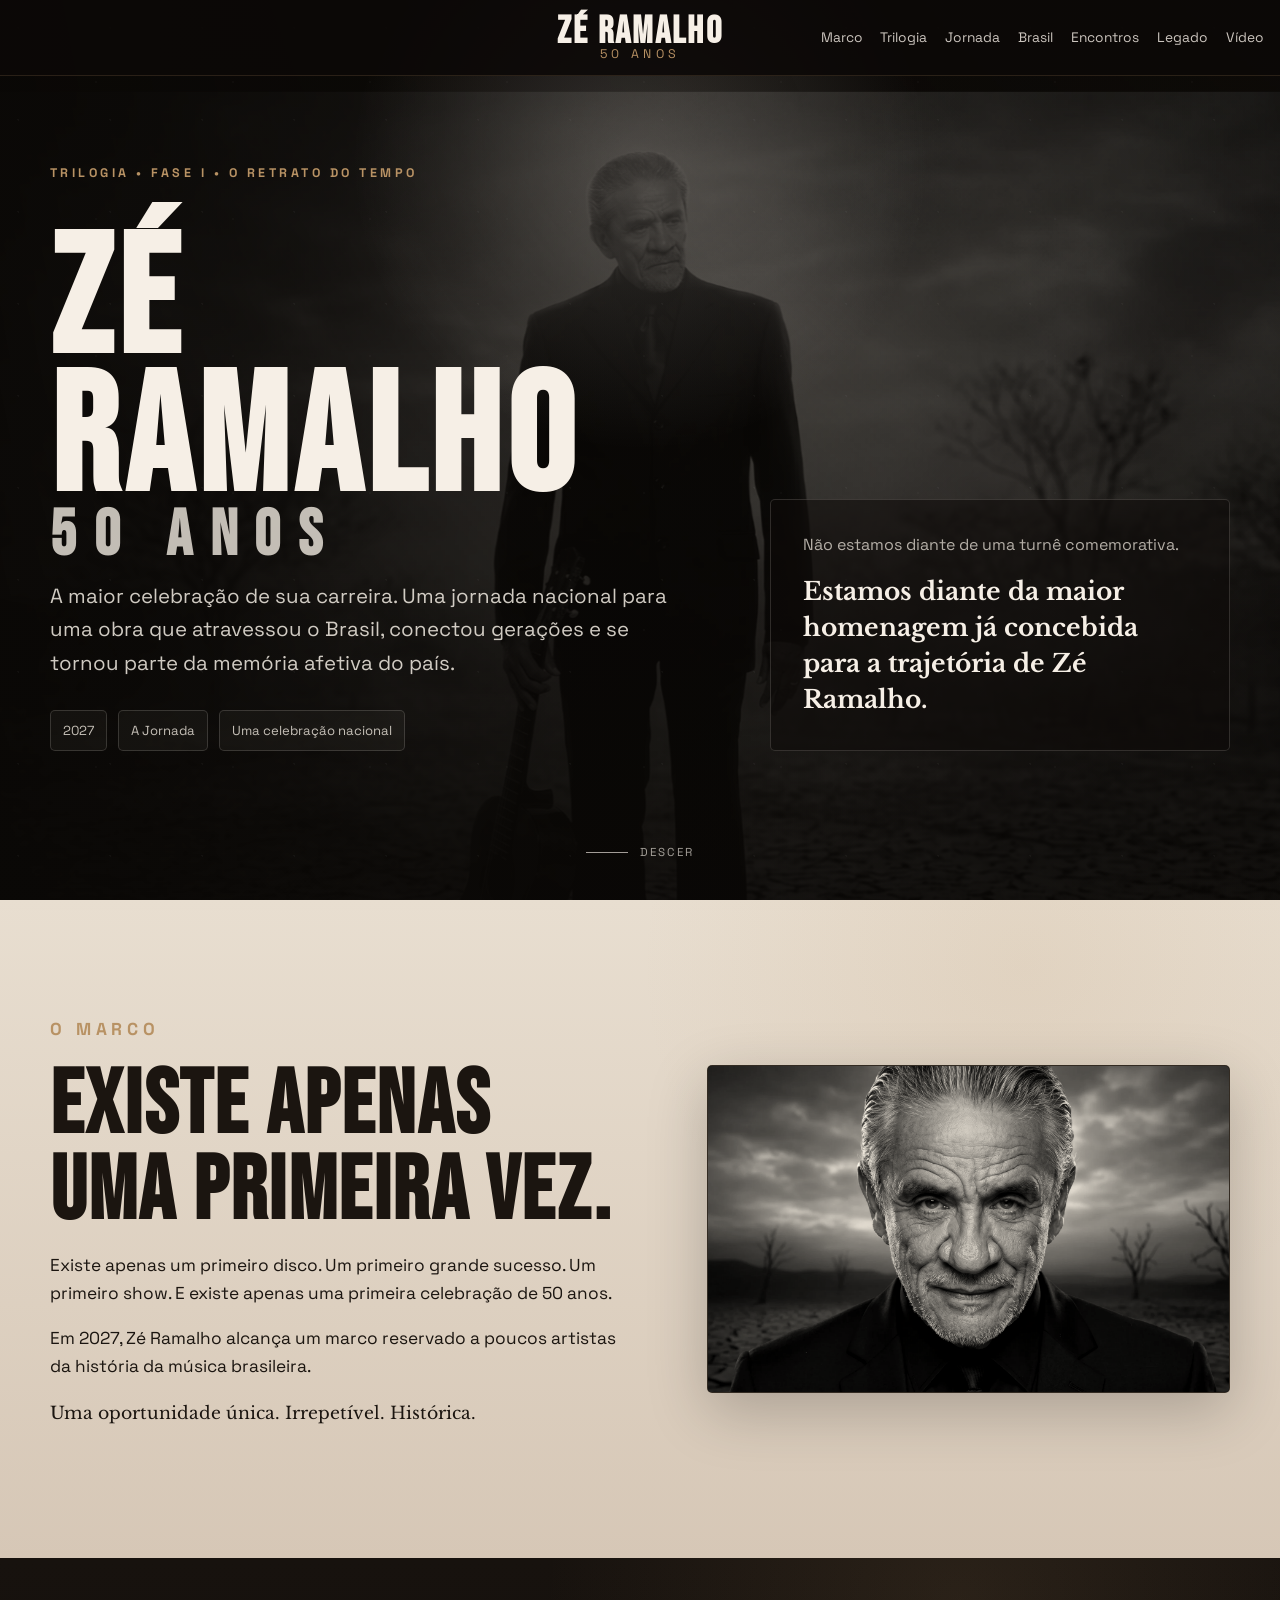
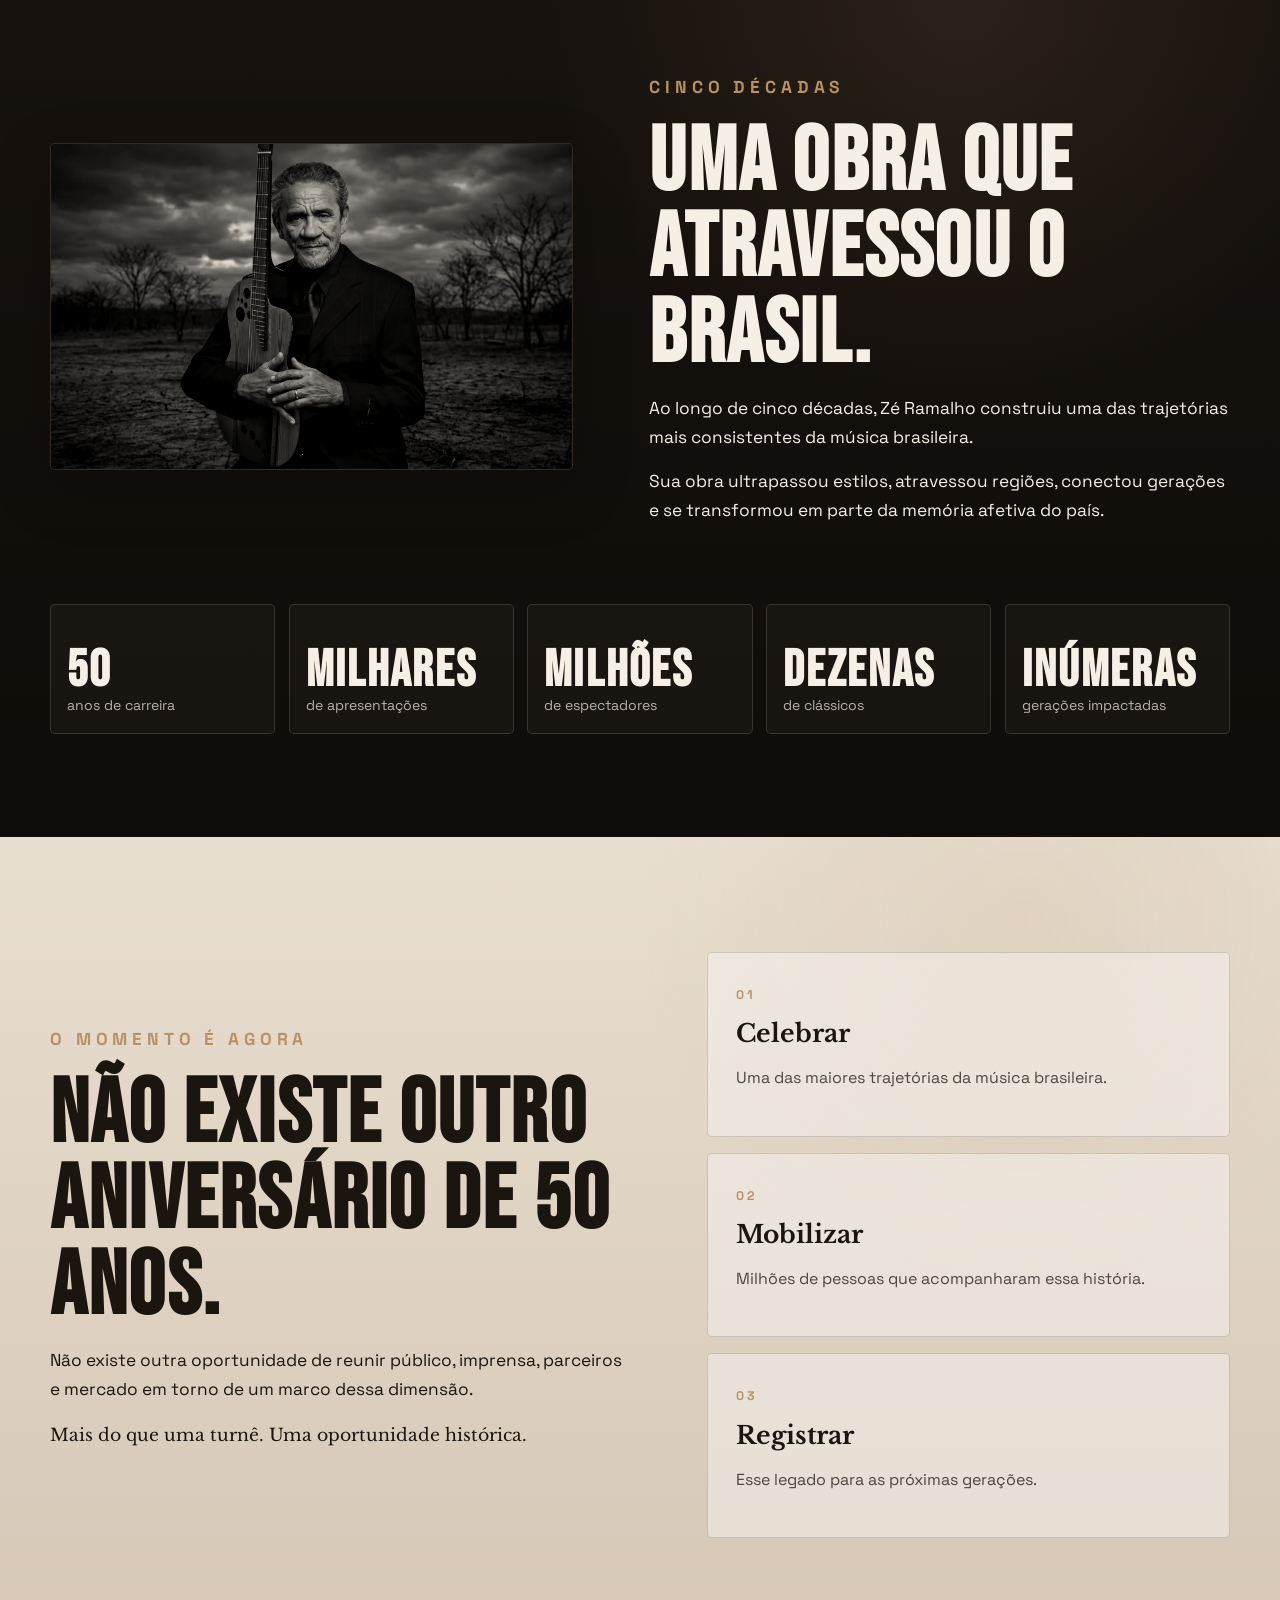
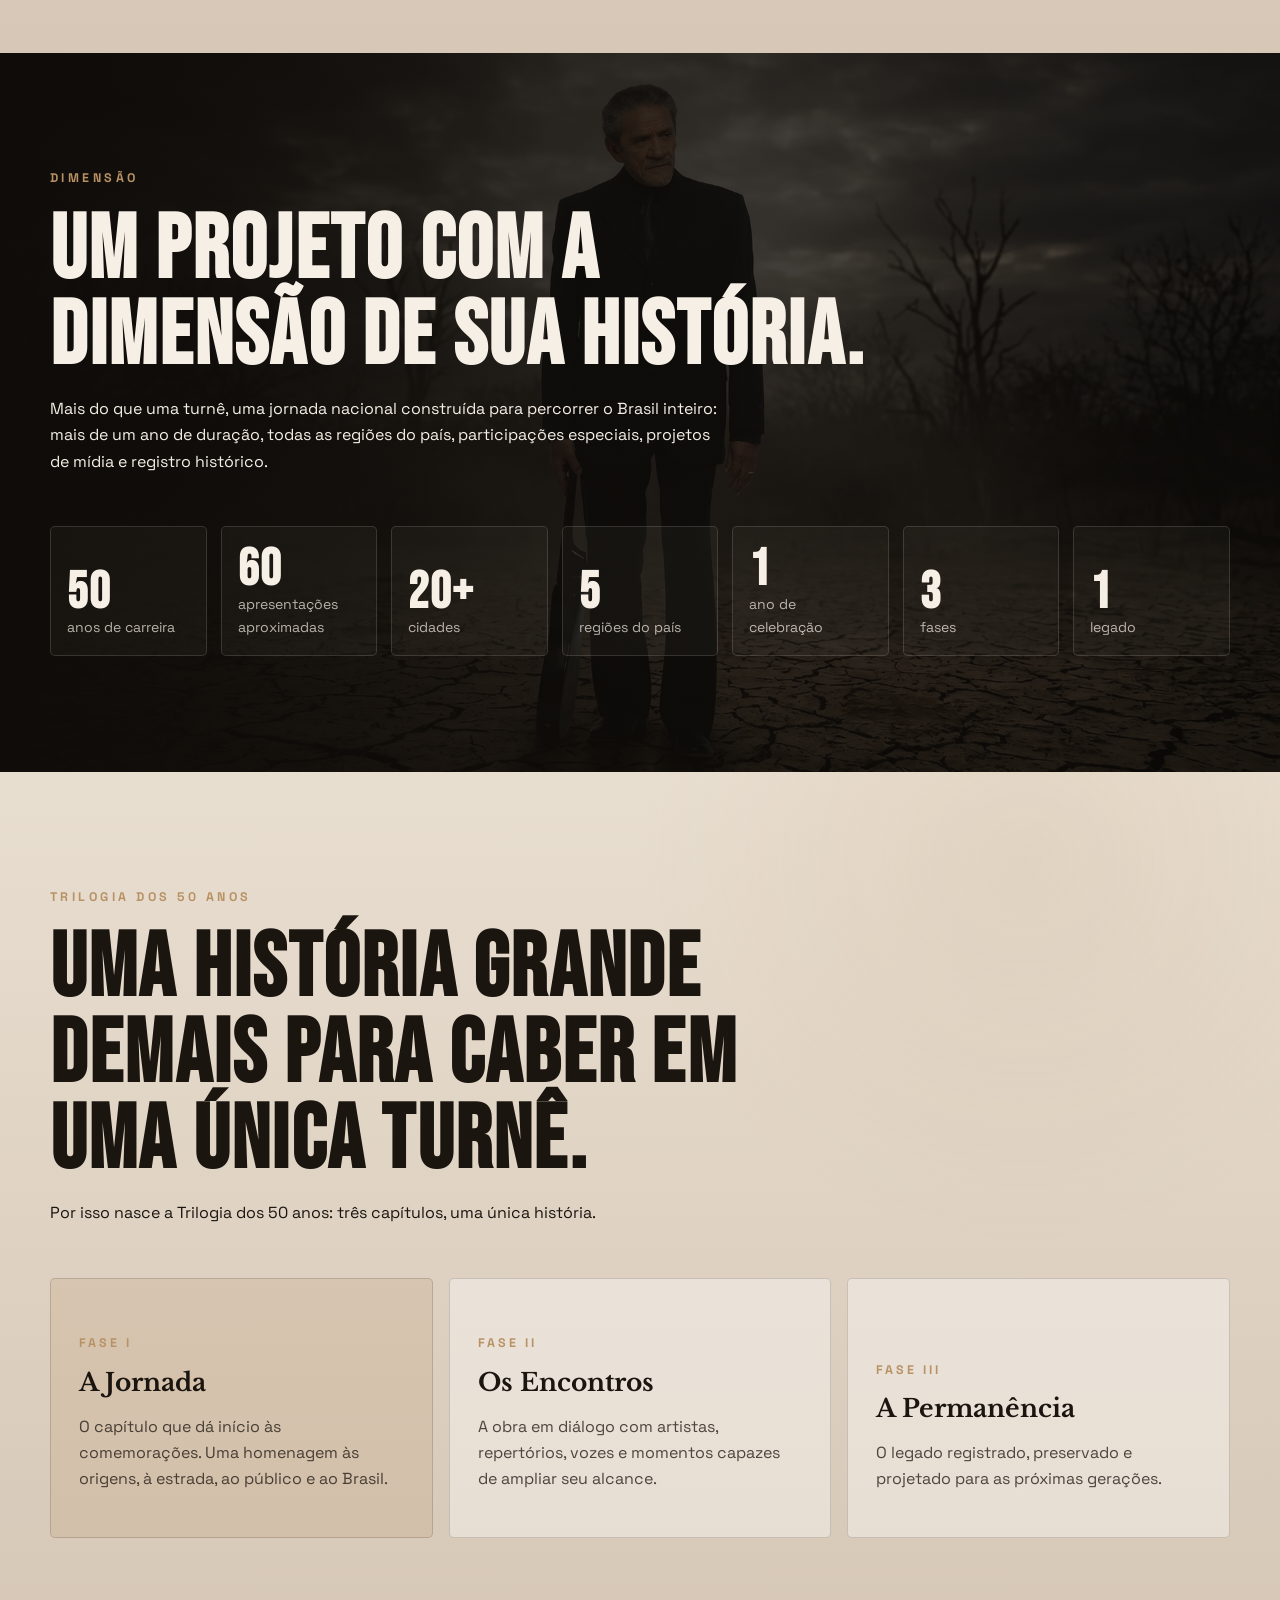
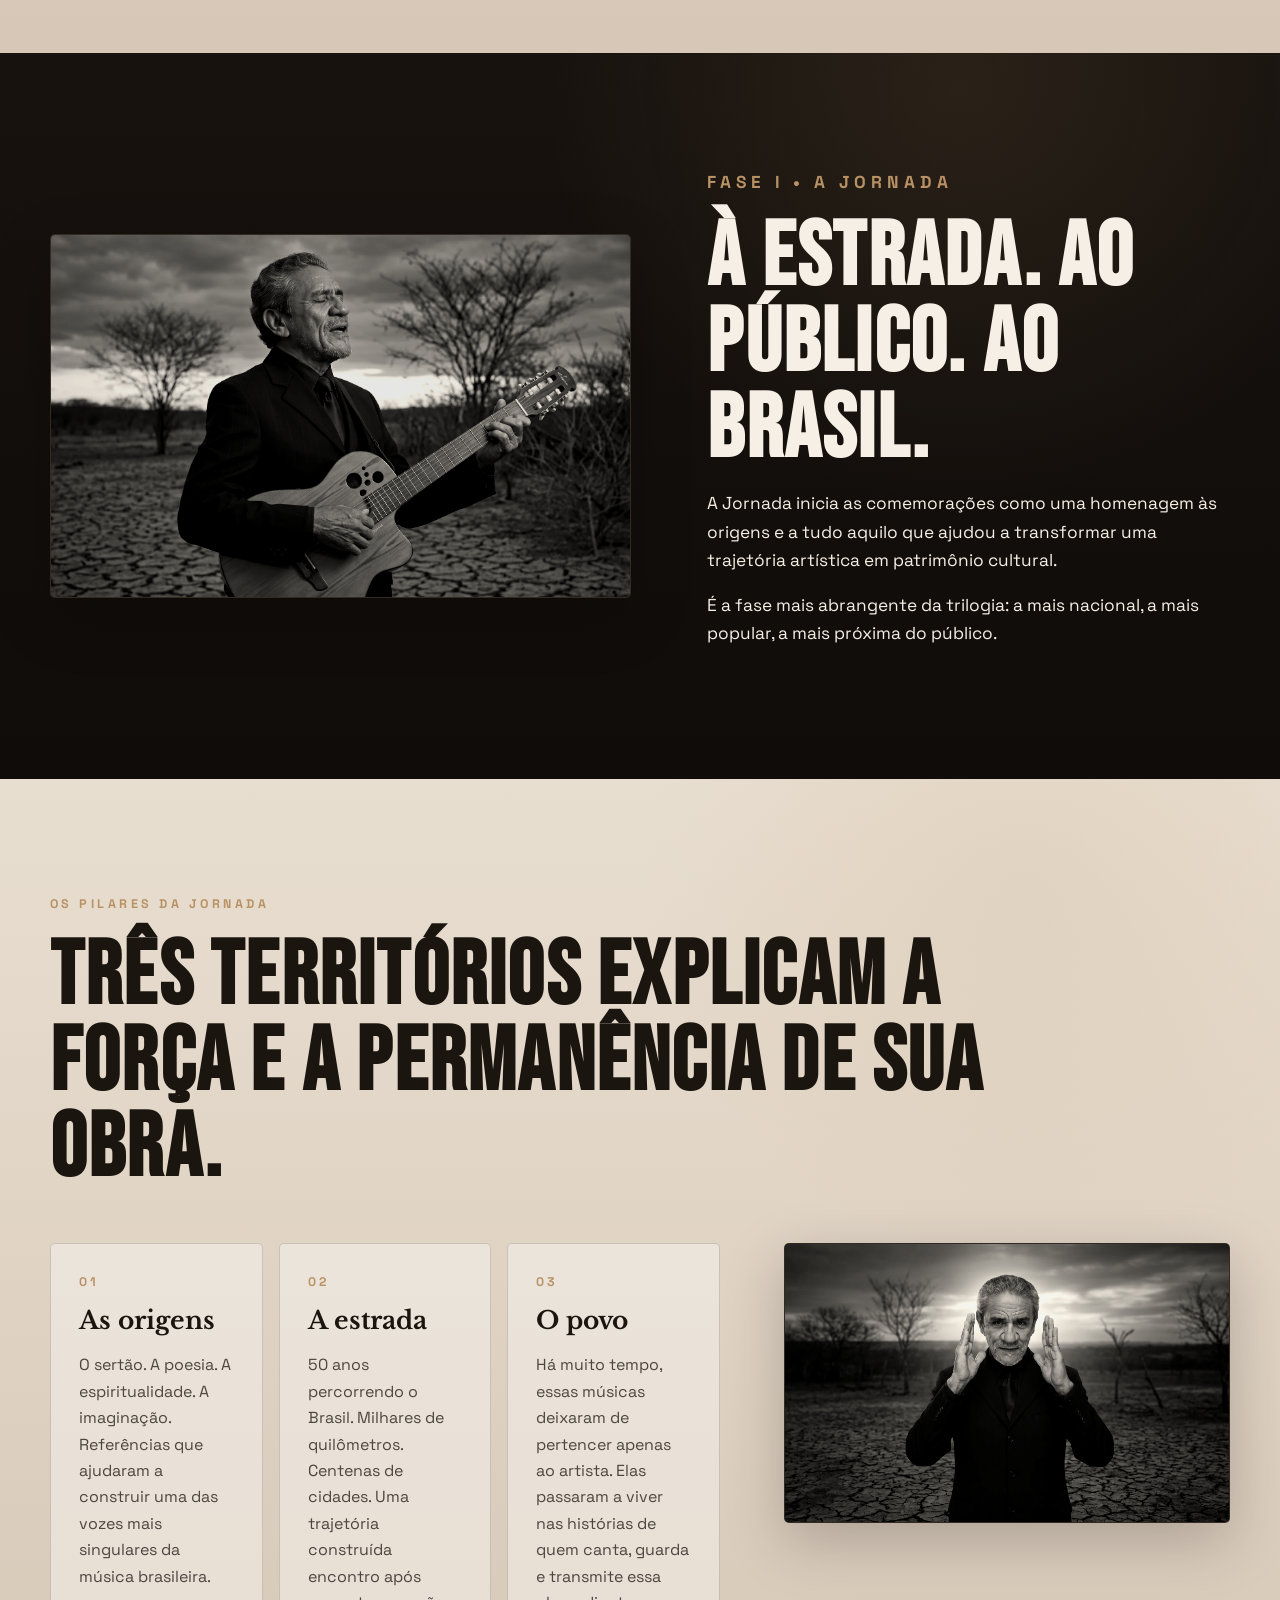
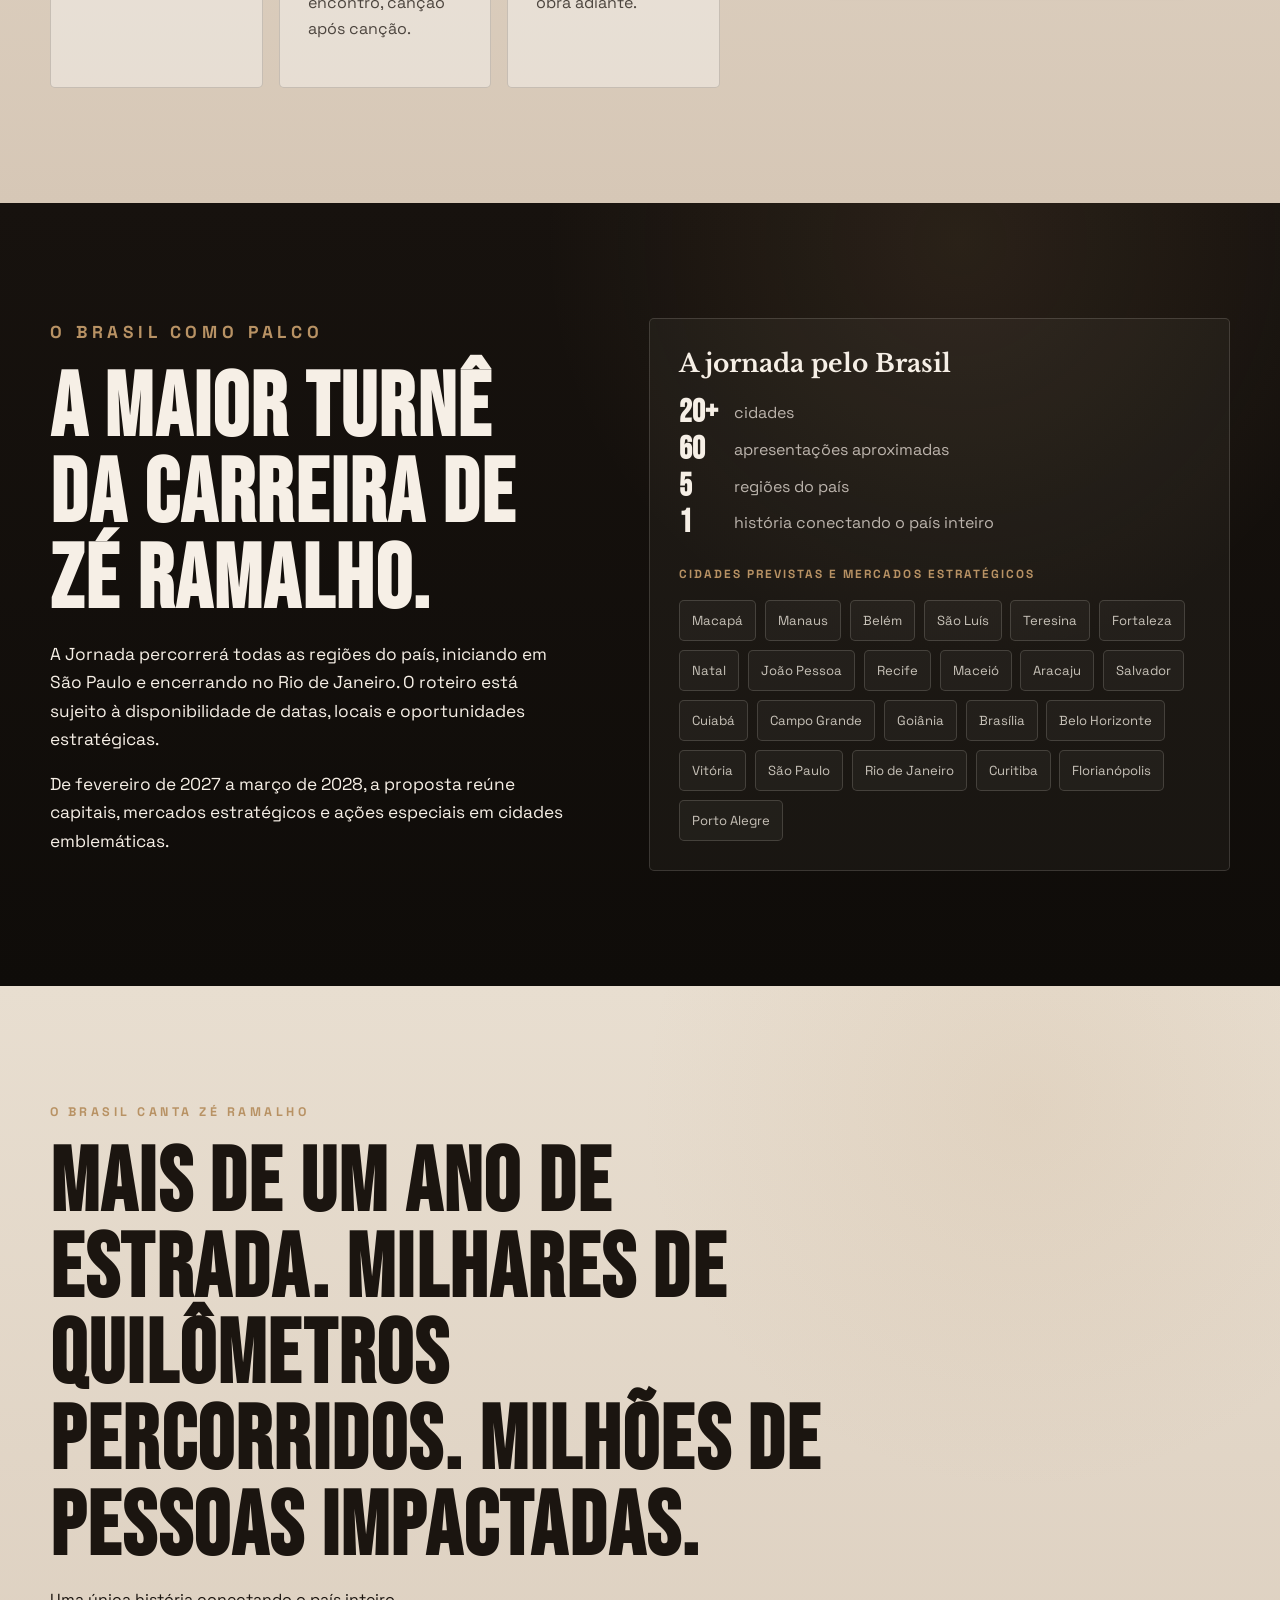
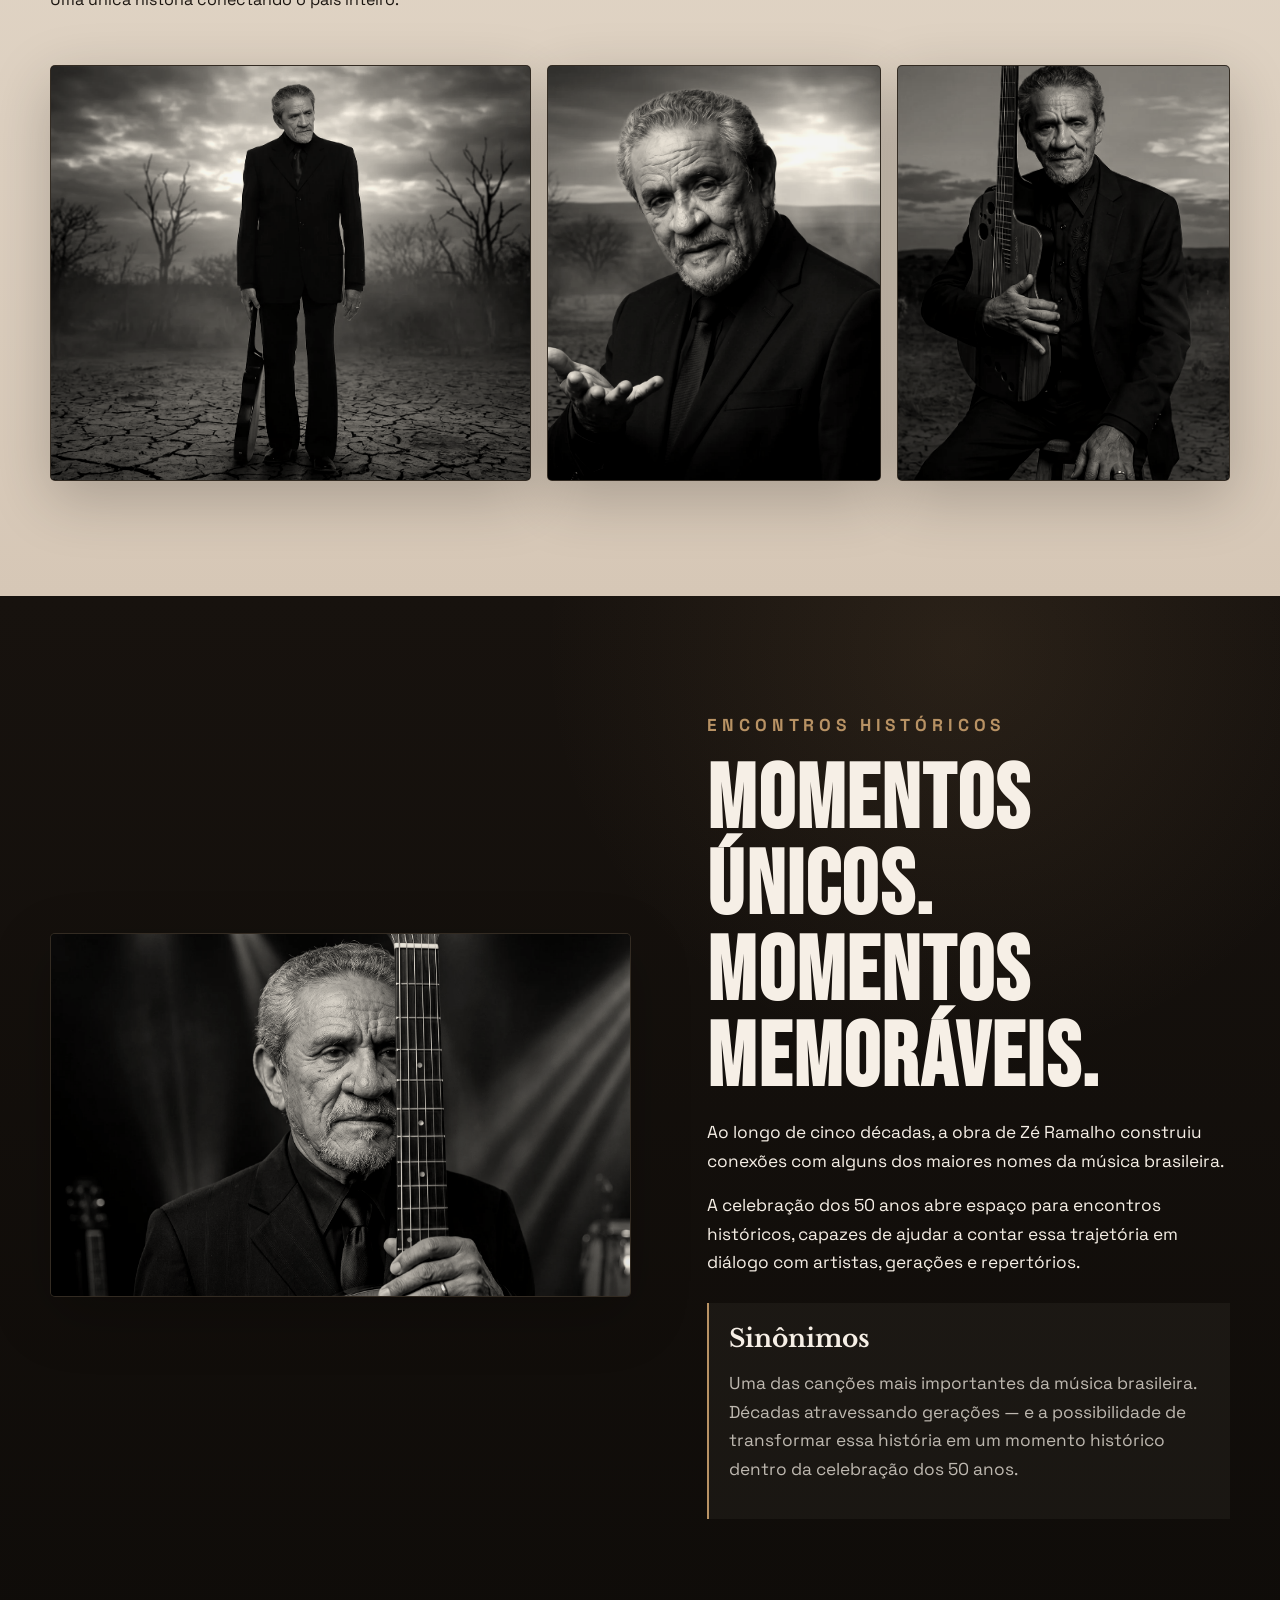
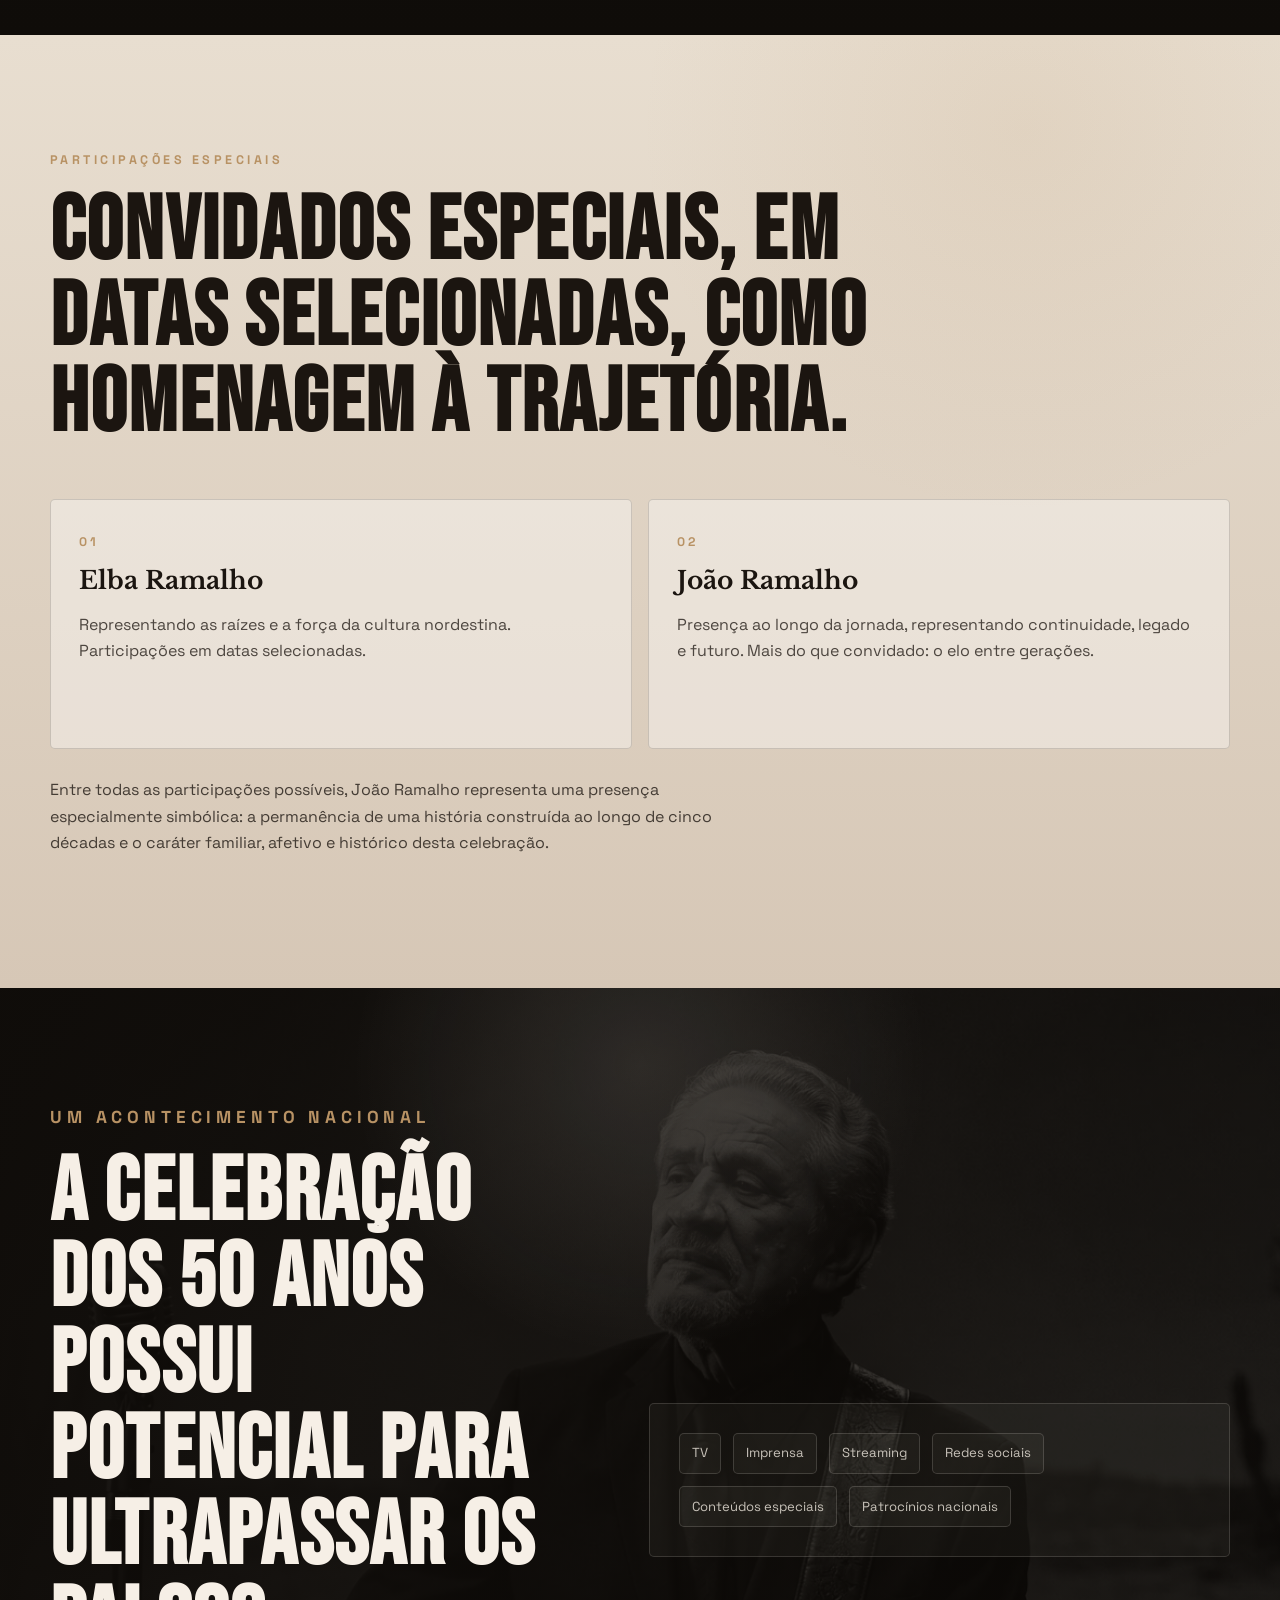
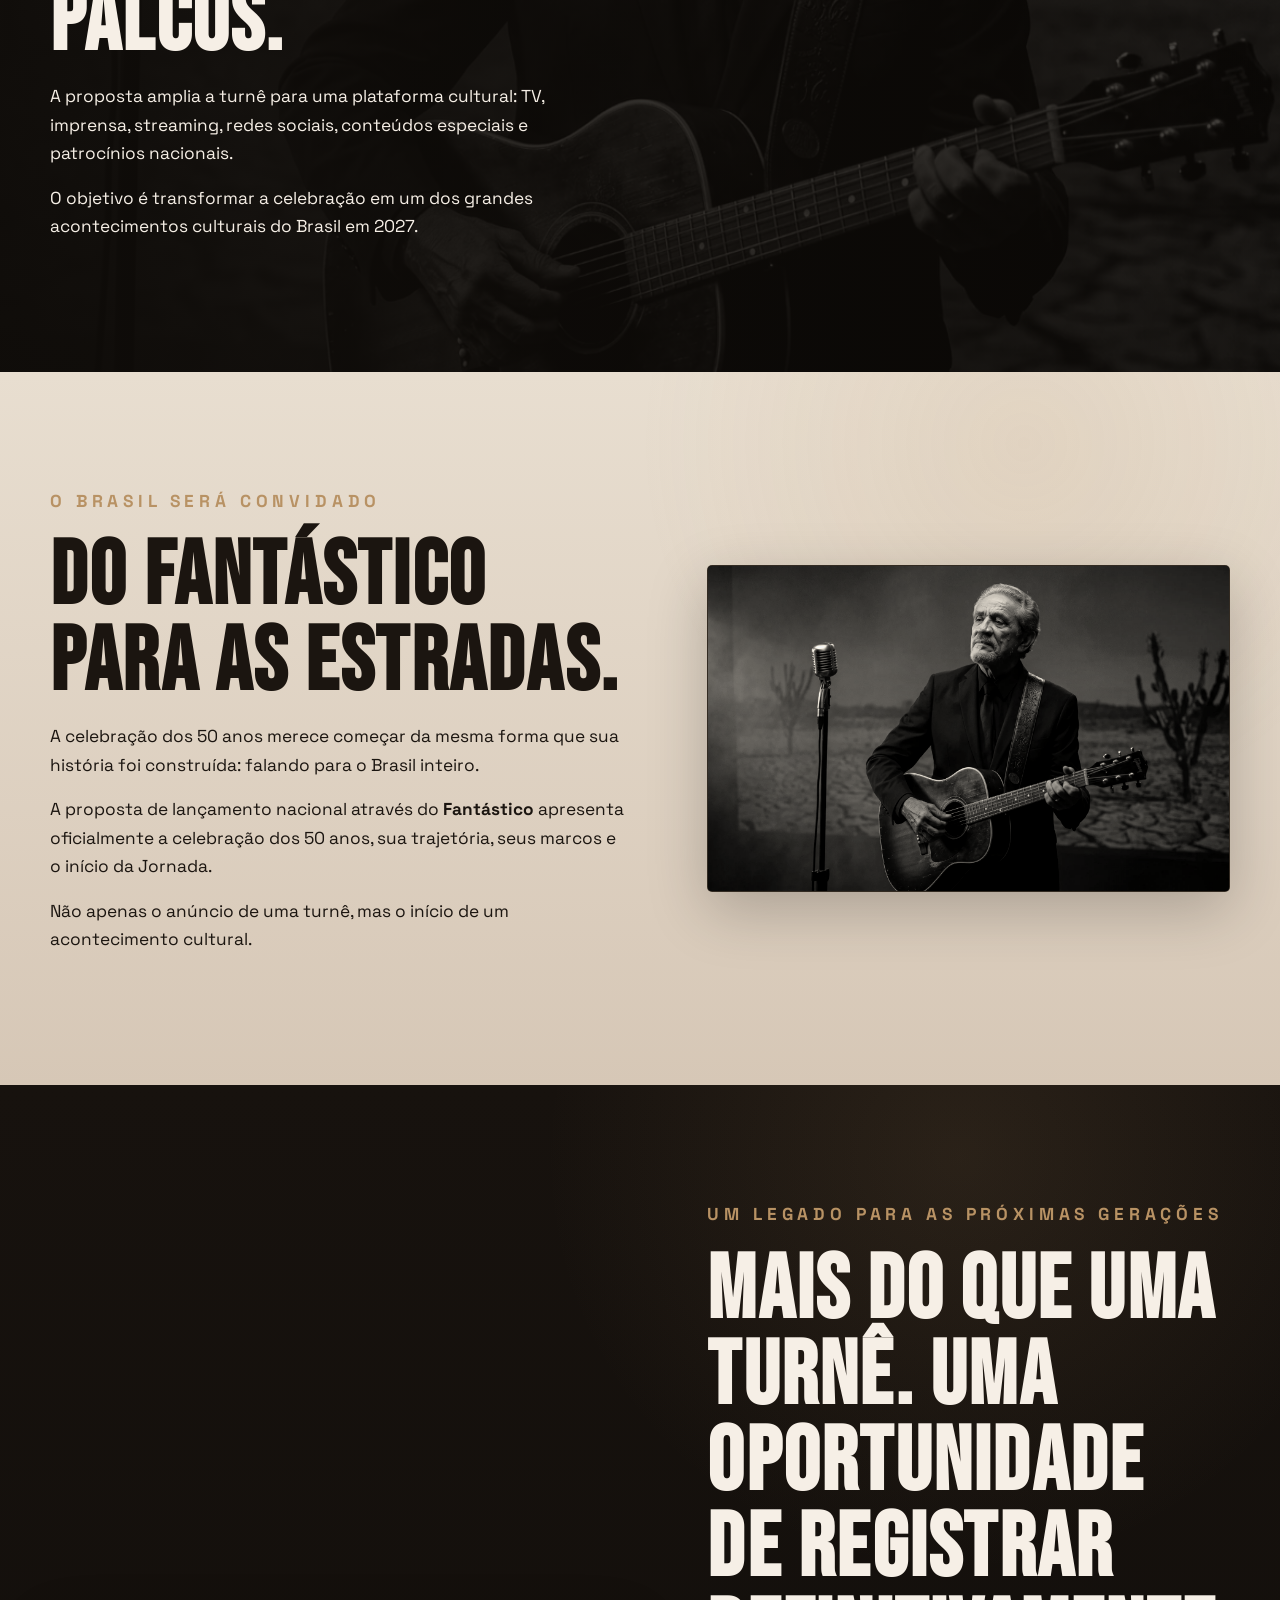
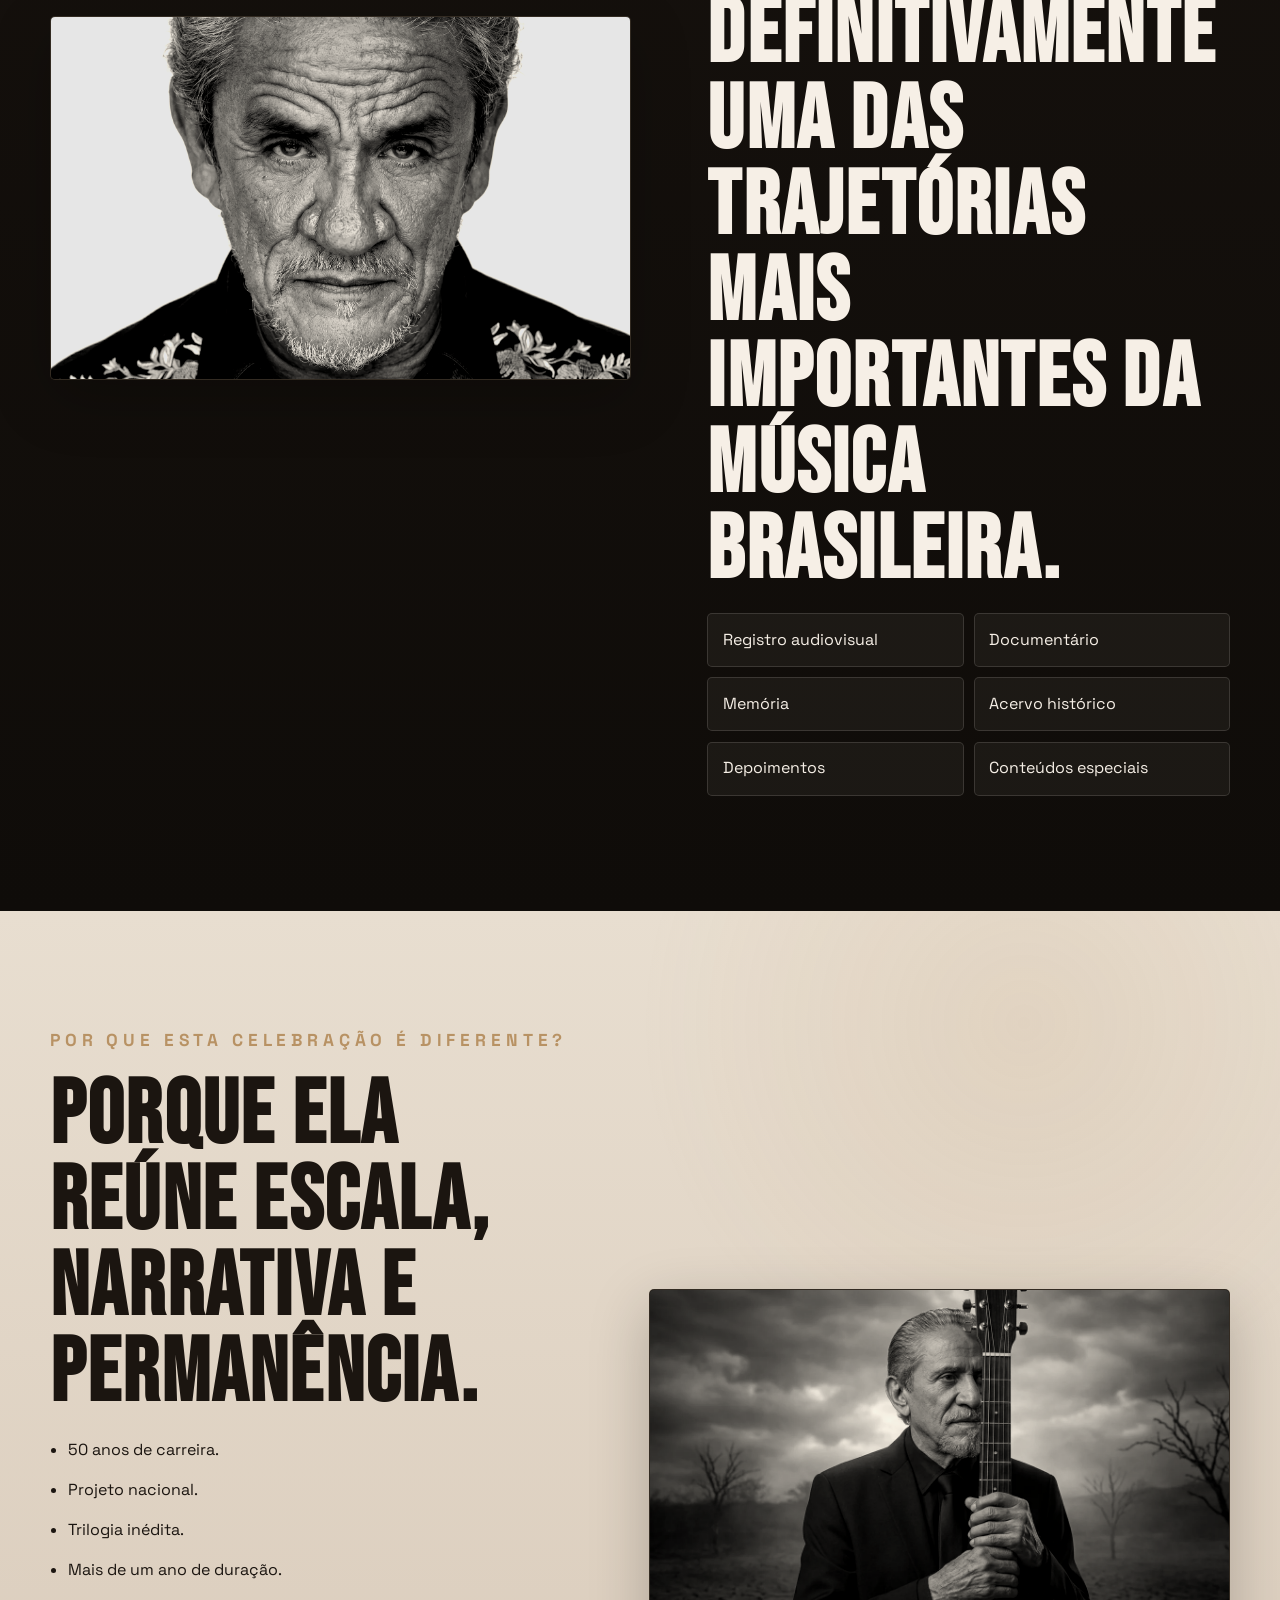
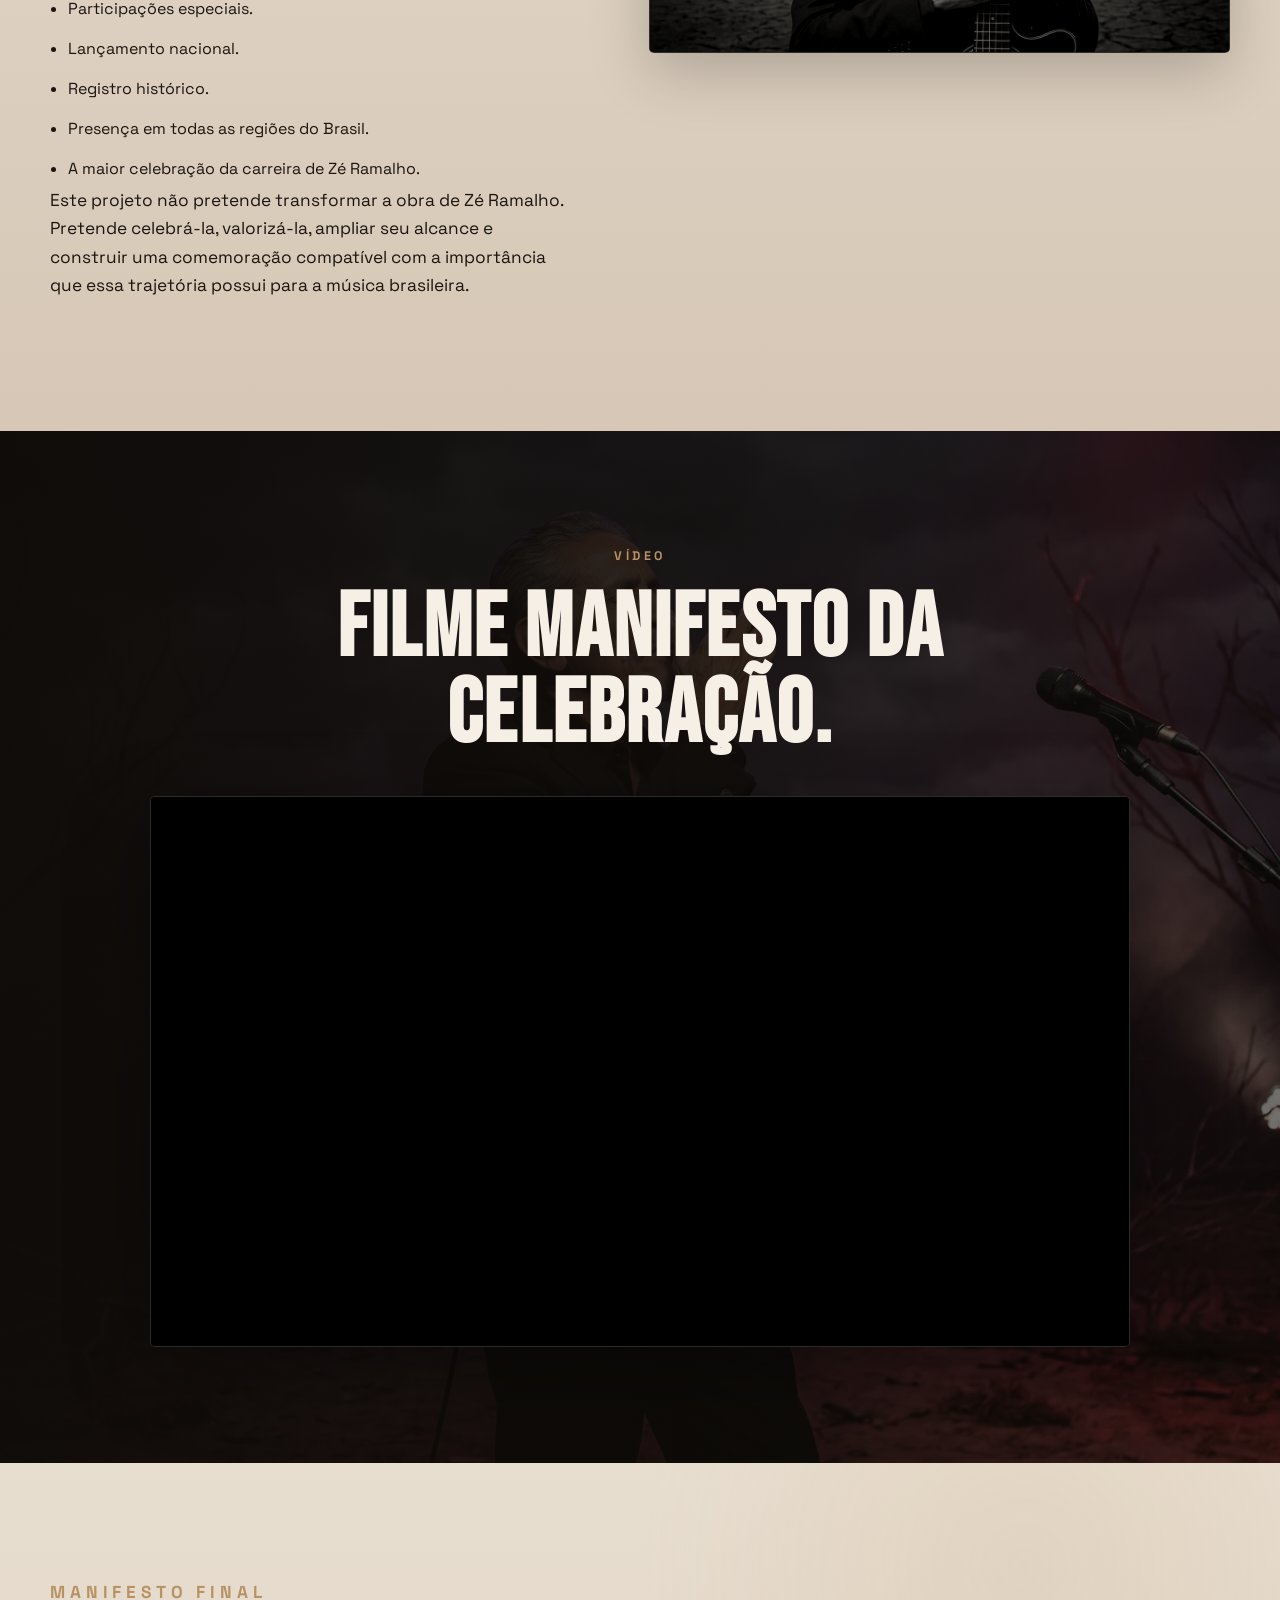
==== commit c5e8cc07: "Add files via upload" ====
--- a/index.html
+++ b/index.html
@@ -46,7 +46,7 @@
 
       <div class="container hero-layout">
         <div class="hero-copy reveal">
-          <p class="eyebrow">Trilogia • Fase I</p>
+          <p class="eyebrow">Trilogia • Fase I • O Retrato do Tempo</p>
           <h1>Zé Ramalho <span>50 anos</span></h1>
           <p class="hero-lead">A maior celebração de sua carreira. Uma jornada nacional para uma obra que atravessou o Brasil, conectou gerações e se tornou parte da memória afetiva do país.</p>
           <div class="hero-meta">
@@ -405,11 +405,14 @@
       <div class="container video-wrap reveal">
         <p class="eyebrow">Vídeo</p>
         <h2>Filme manifesto da celebração.</h2>
-        <div class="video-frame">
-          <video controls poster="assets/img/stage_kiss.webp">
-            <source src="assets/video/ze-ramalho-50-anos.mp4" type="video/mp4">
-            Seu navegador não suporta vídeo HTML5.
-          </video>
+        <div class="video-frame youtube-frame">
+          <iframe
+            src="https://www.youtube.com/embed/Hf3k7alA-d0"
+            title="Zé Ramalho 50 Anos — Filme Manifesto"
+            loading="lazy"
+            allow="accelerometer; autoplay; clipboard-write; encrypted-media; gyroscope; picture-in-picture; web-share"
+            allowfullscreen>
+          </iframe>
         </div>
 
       </div>
--- a/styles.css
+++ b/styles.css
@@ -978,3 +978,17 @@
   transform: scale(1.18);
   transform-origin: center center;
 }
+
+
+/* YouTube embed */
+.video-frame.youtube-frame {
+  aspect-ratio: 16 / 9;
+}
+
+.video-frame iframe {
+  display: block;
+  width: 100%;
+  height: 100%;
+  border: 0;
+  background: #000;
+}
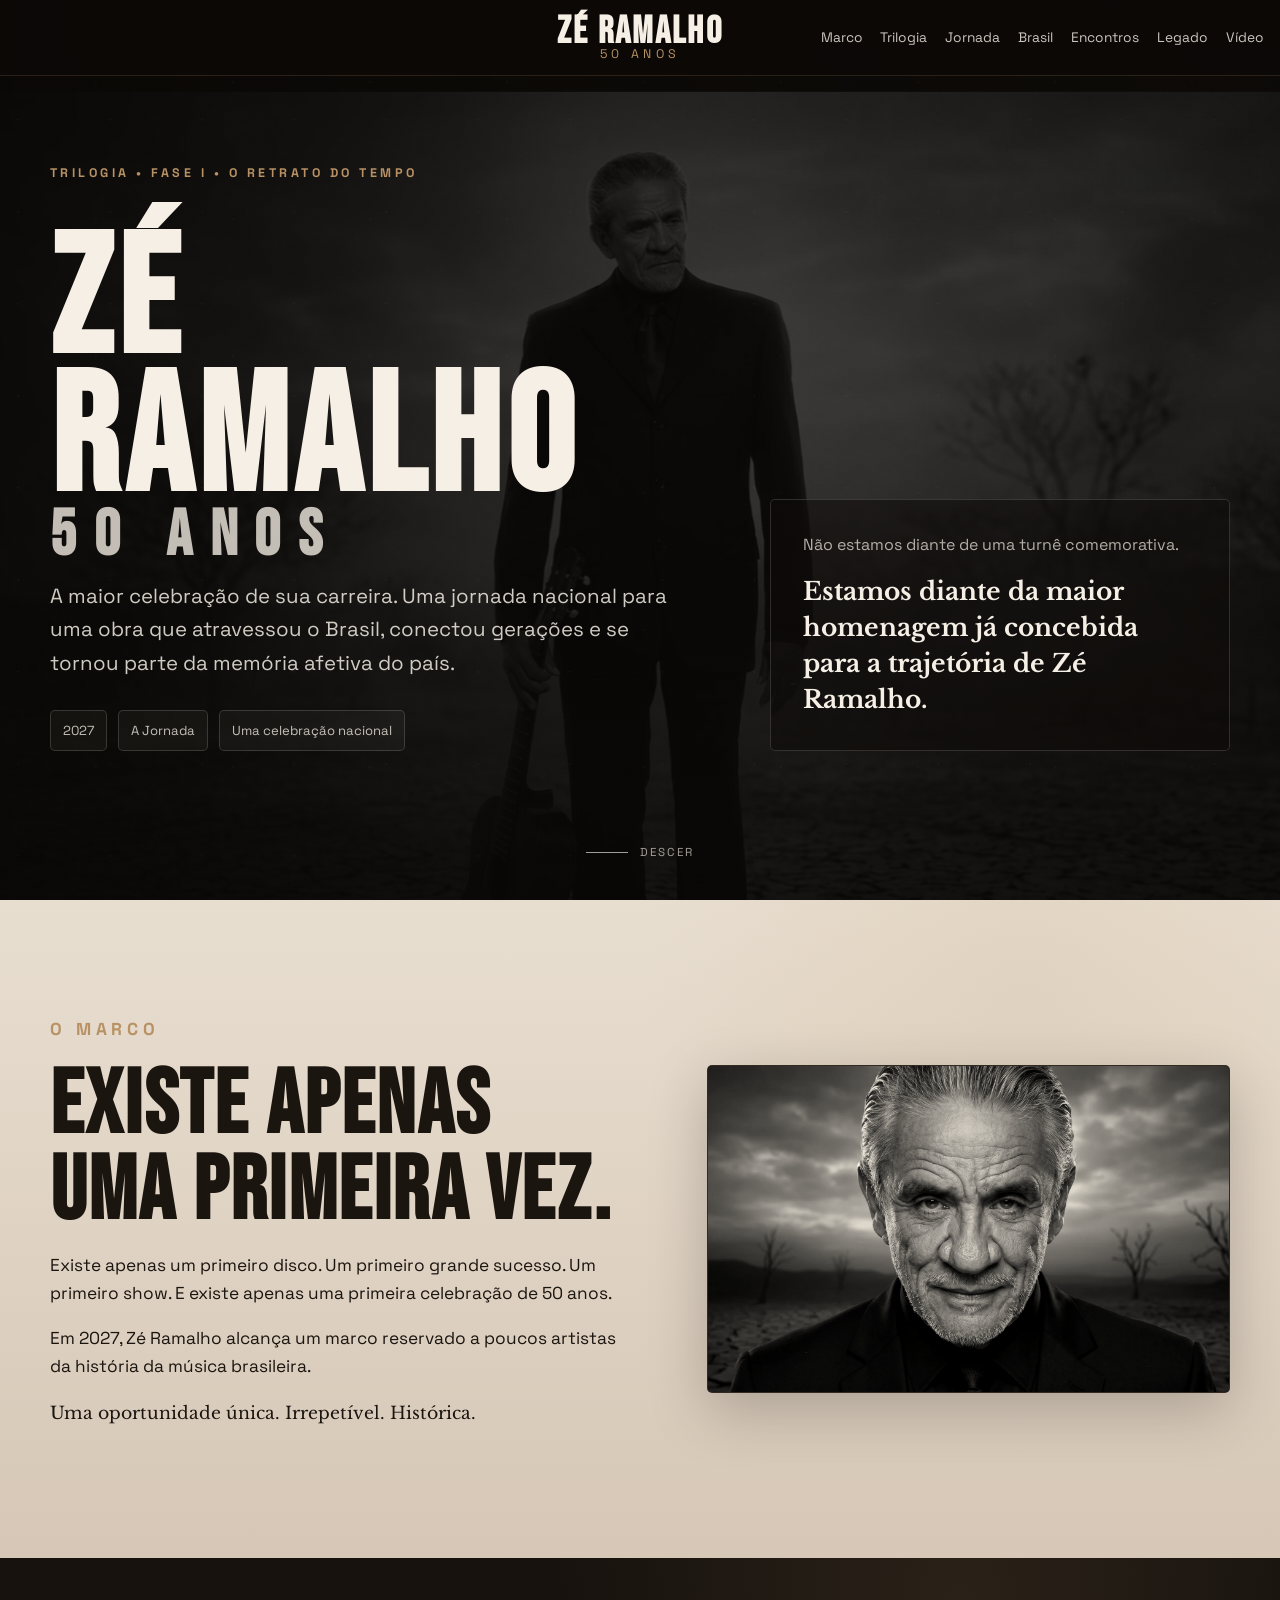
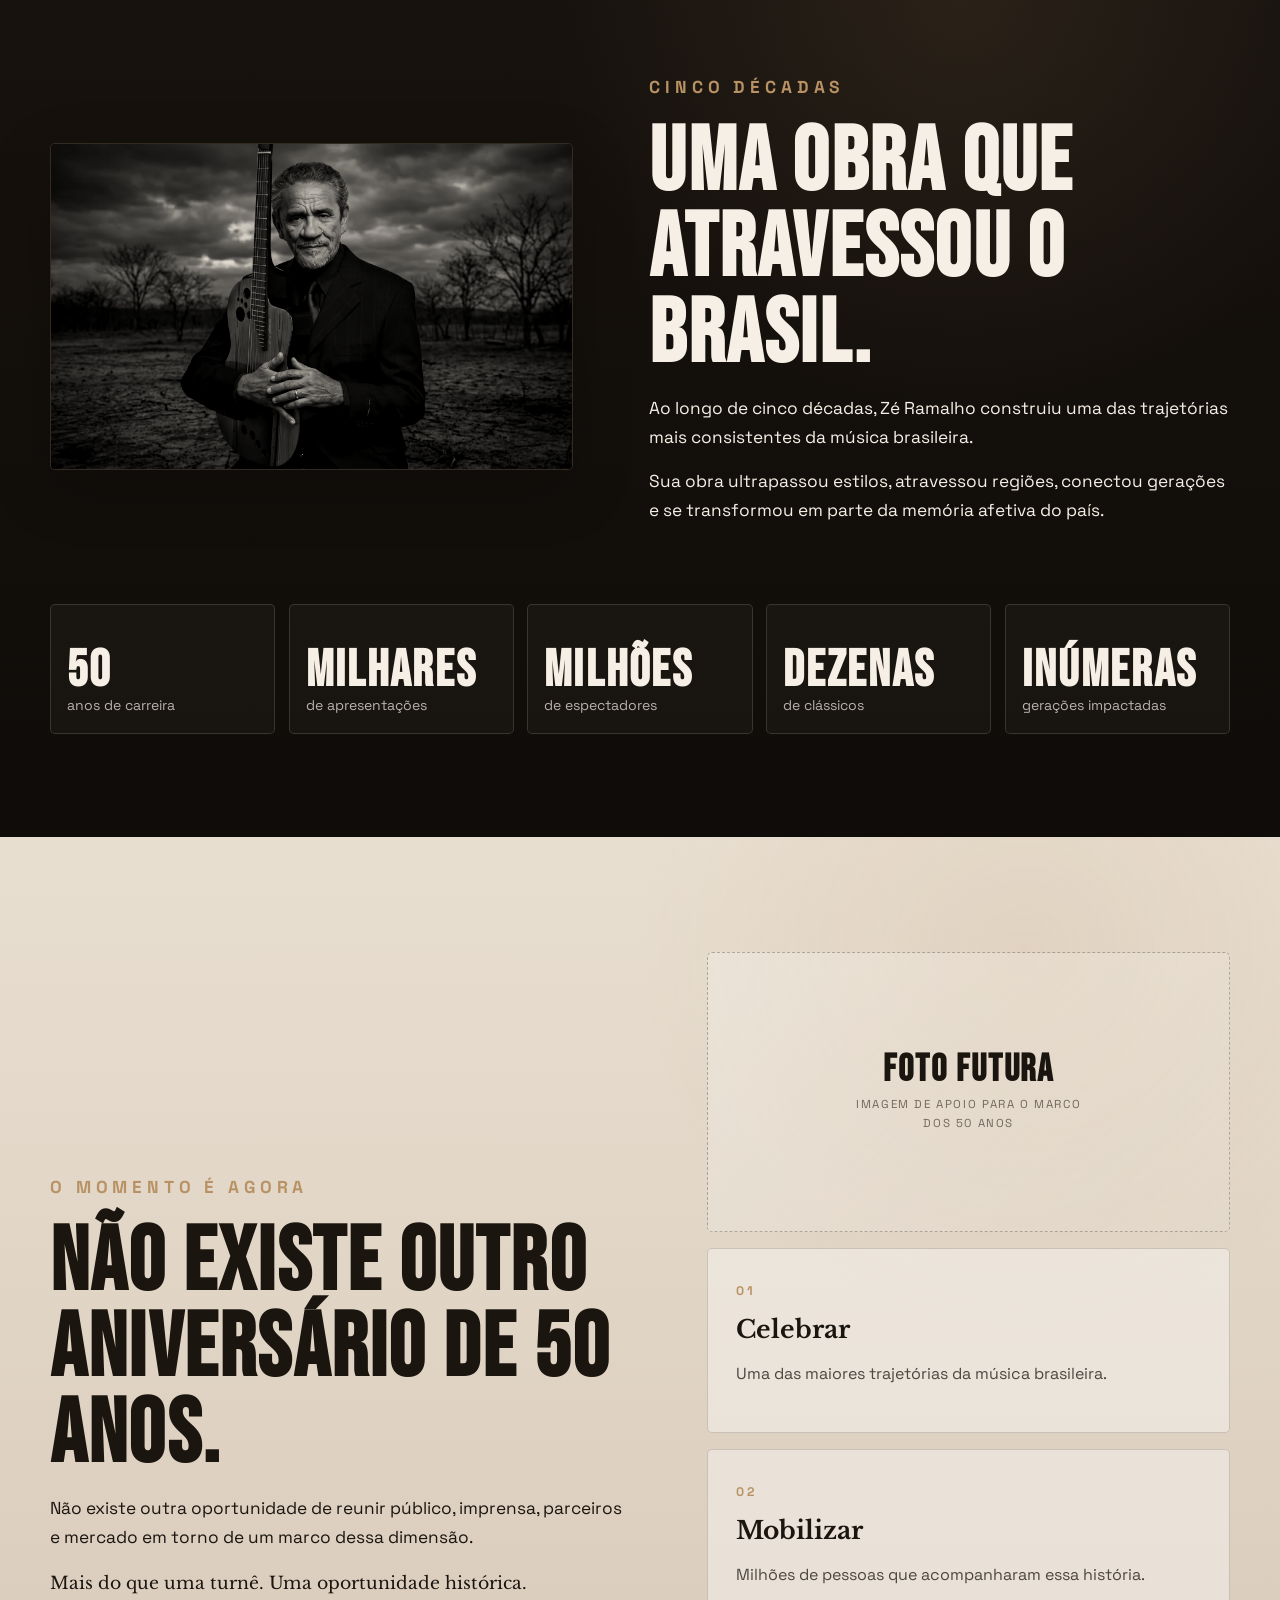
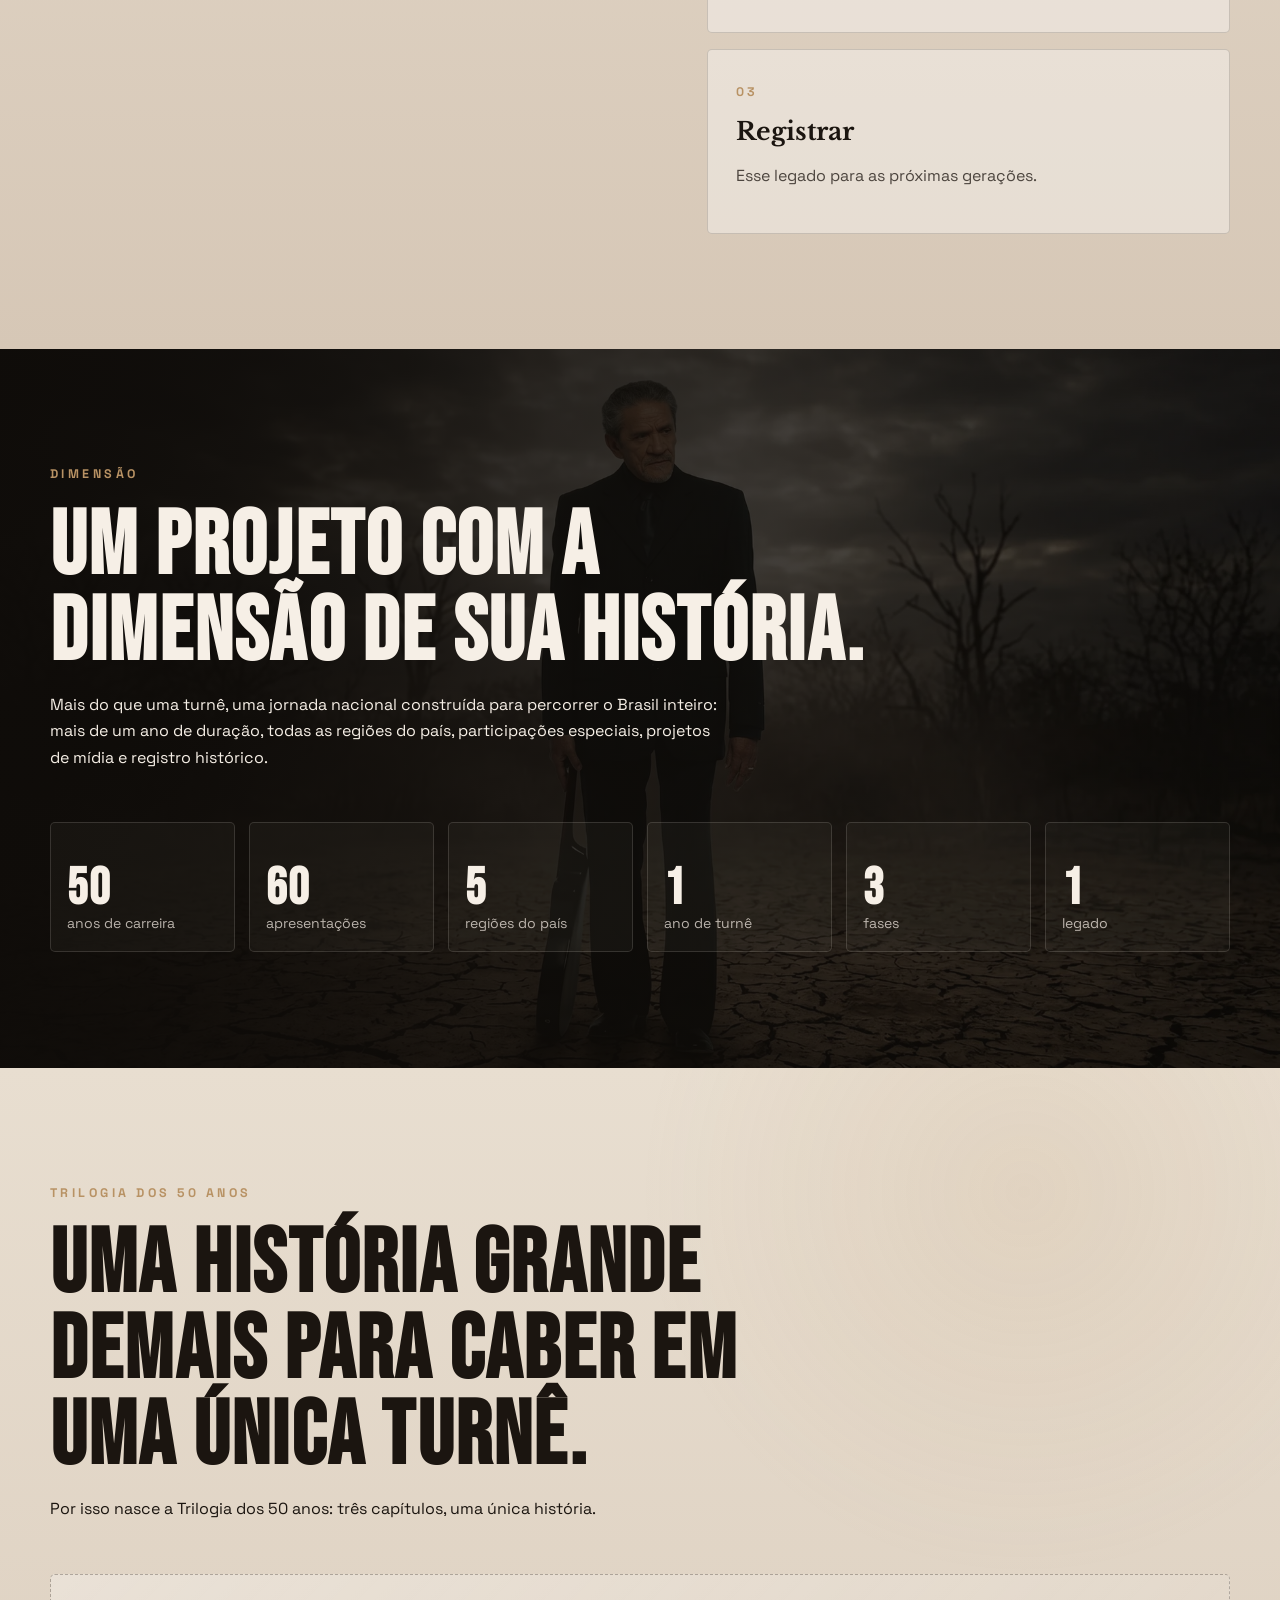
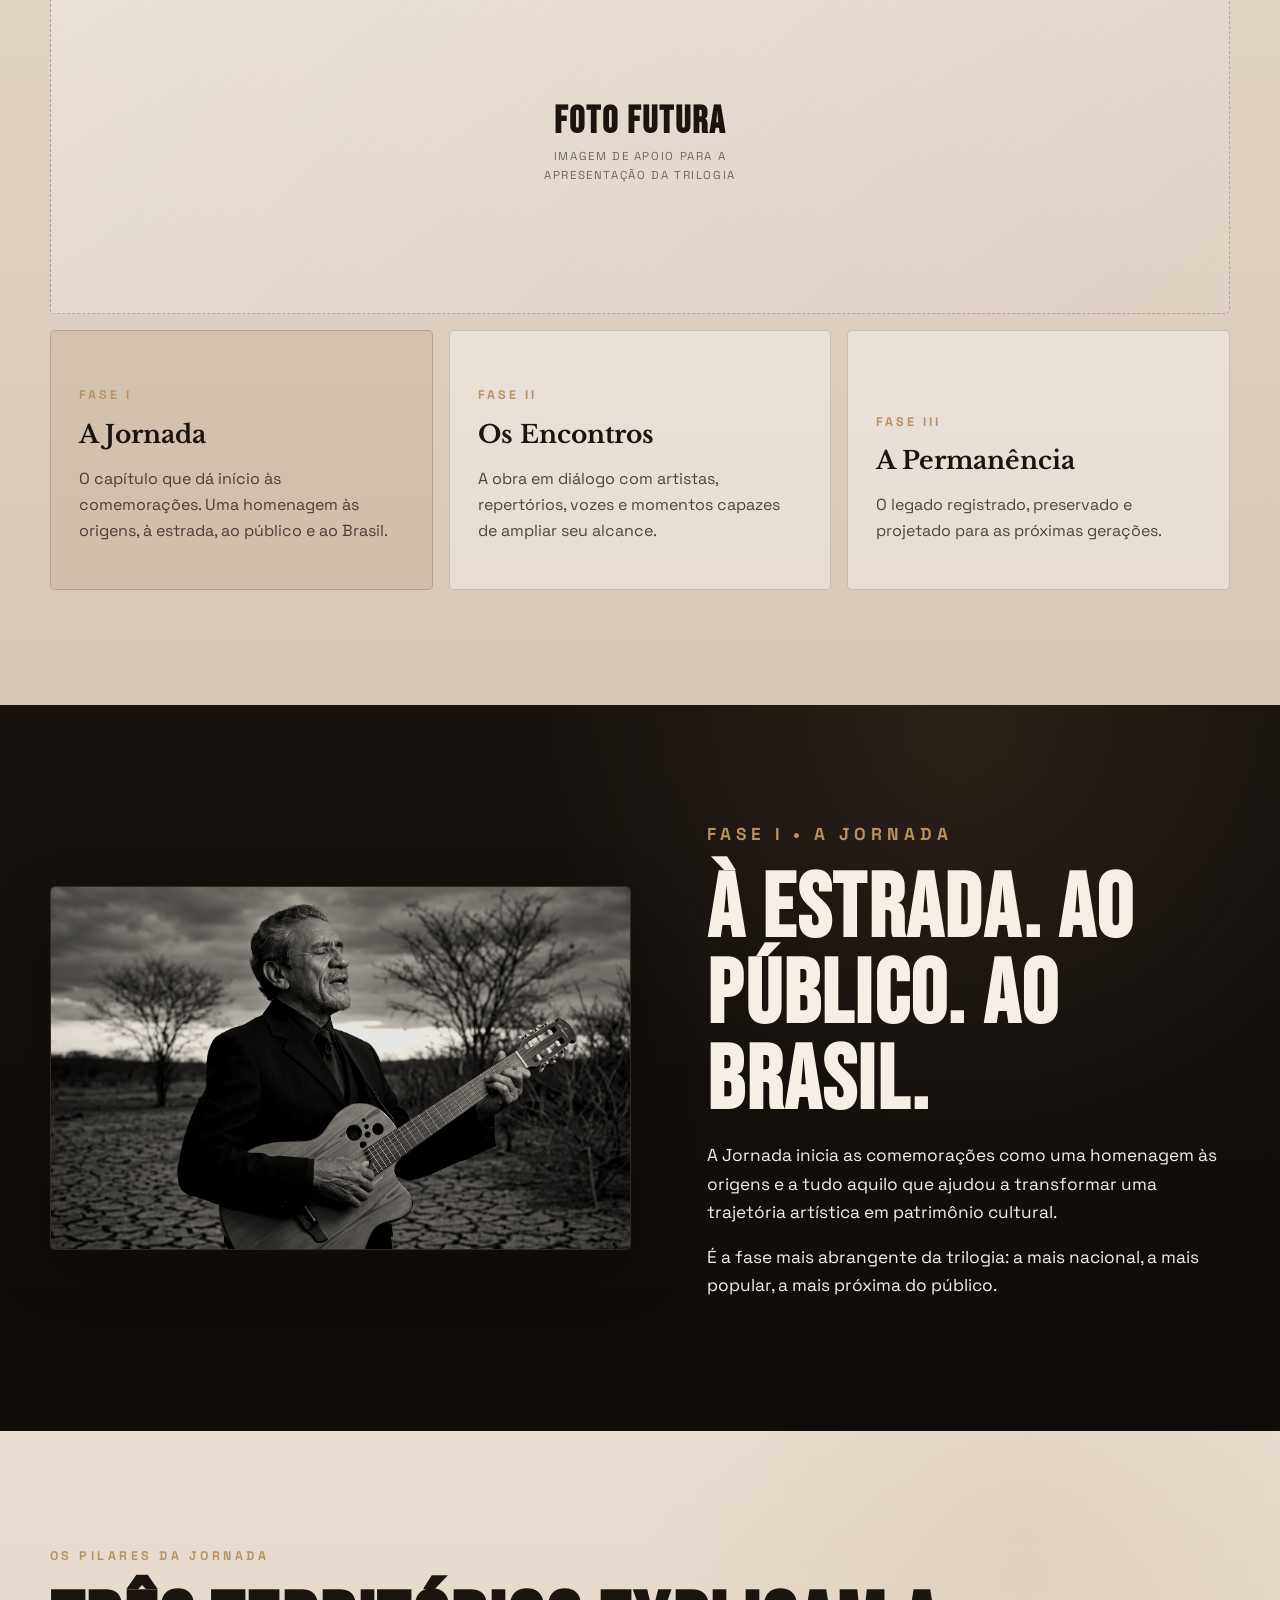
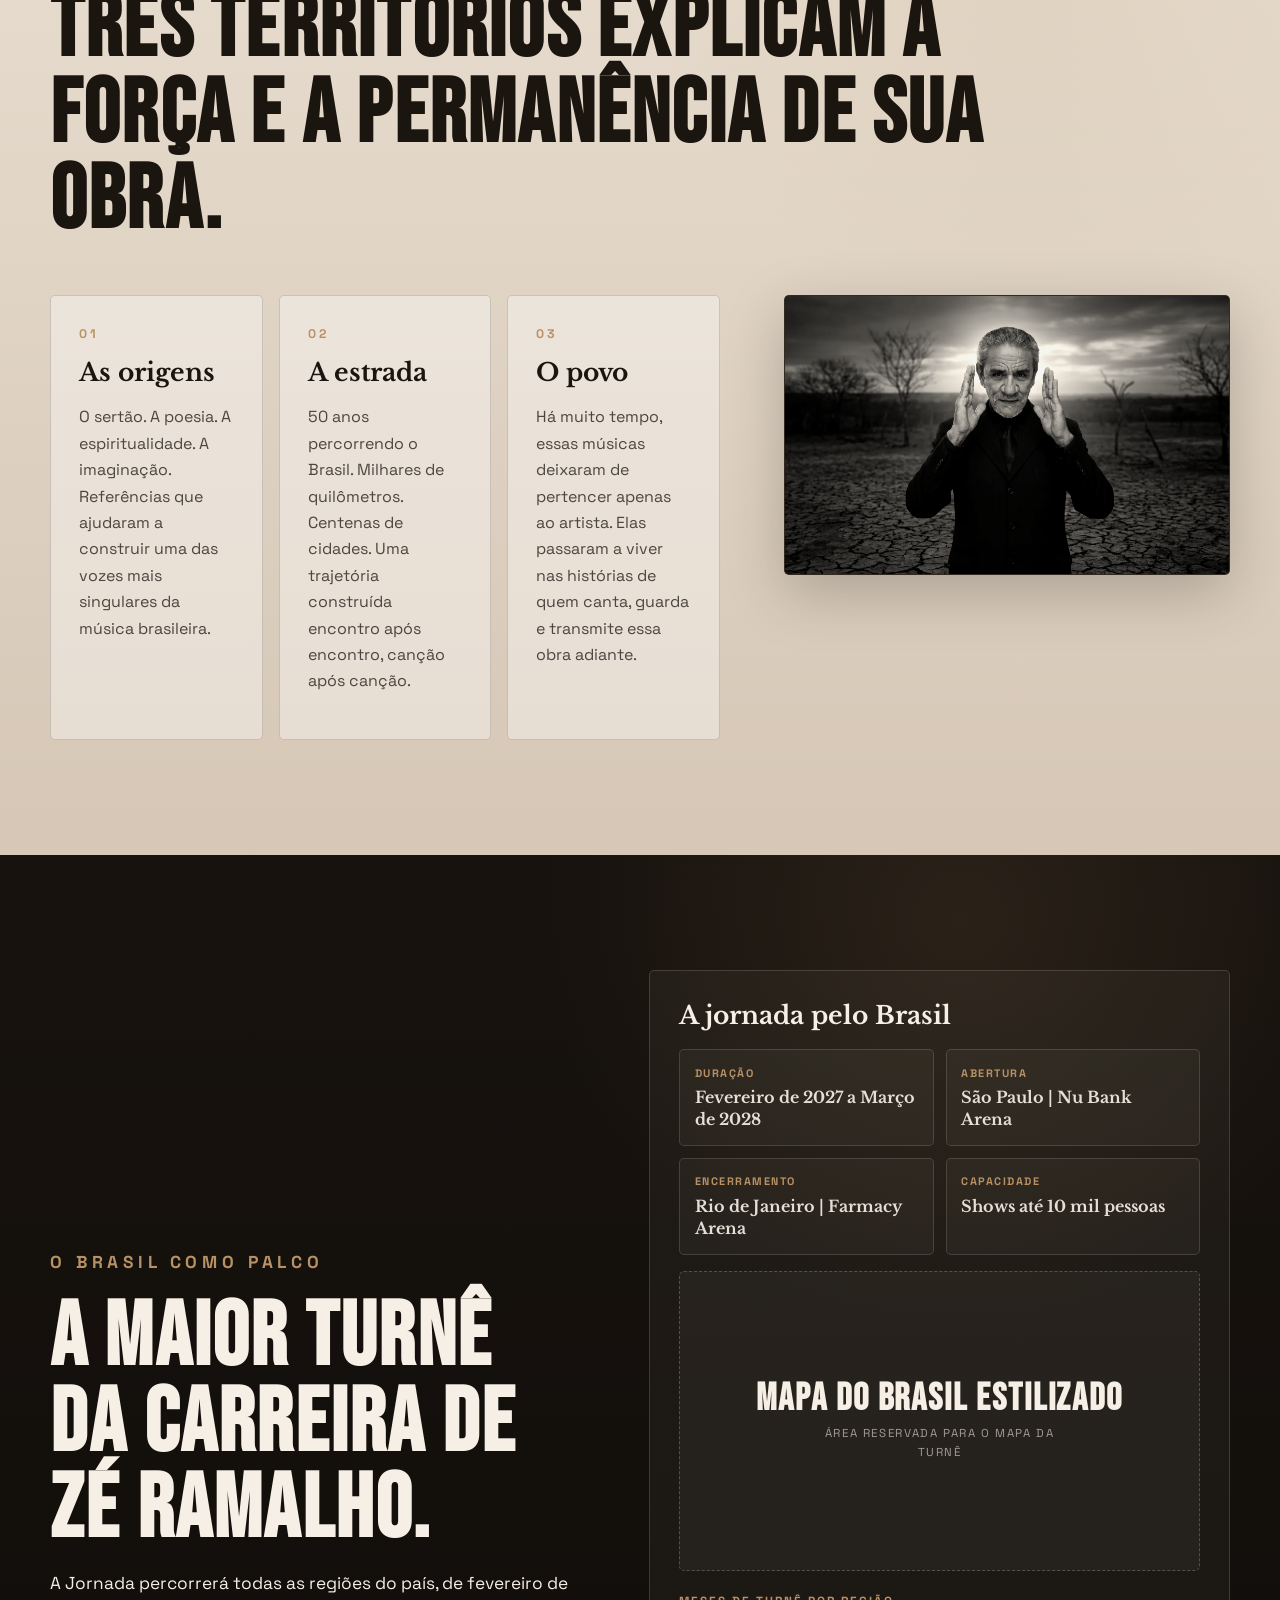
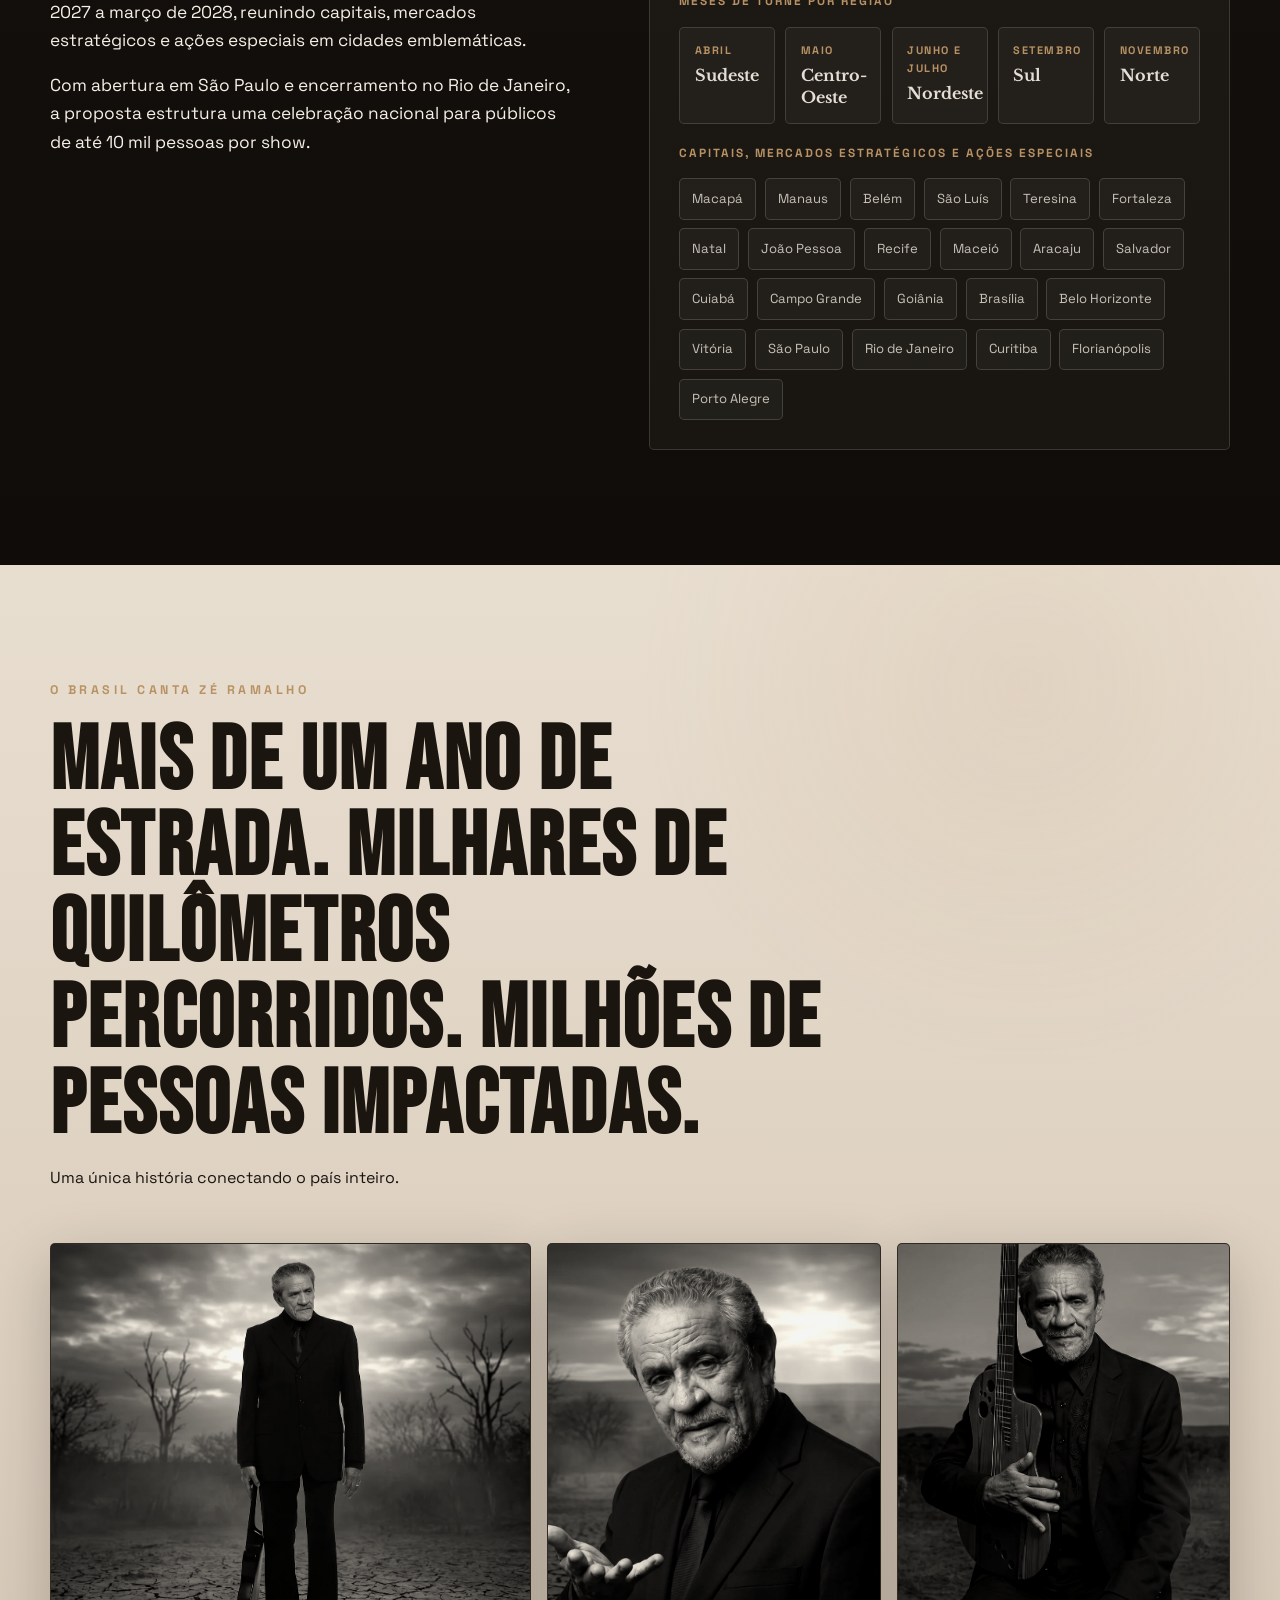
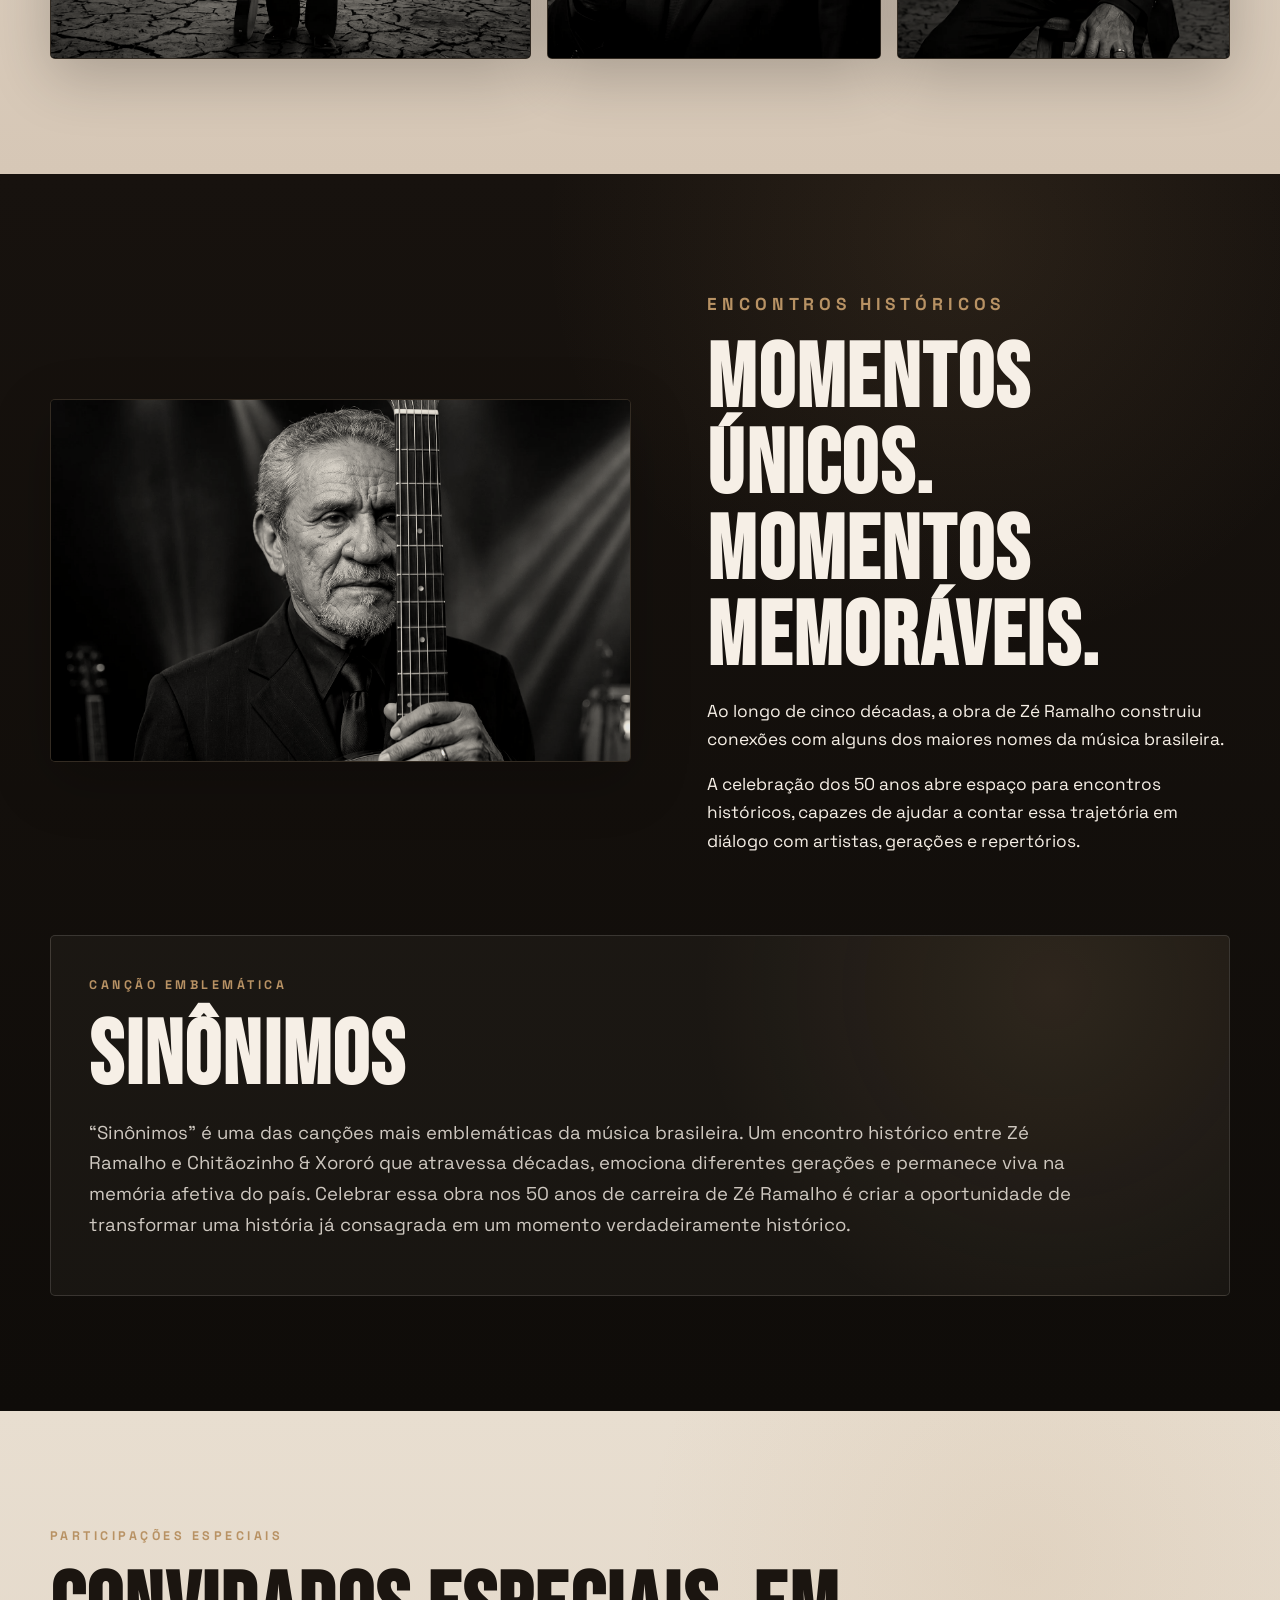
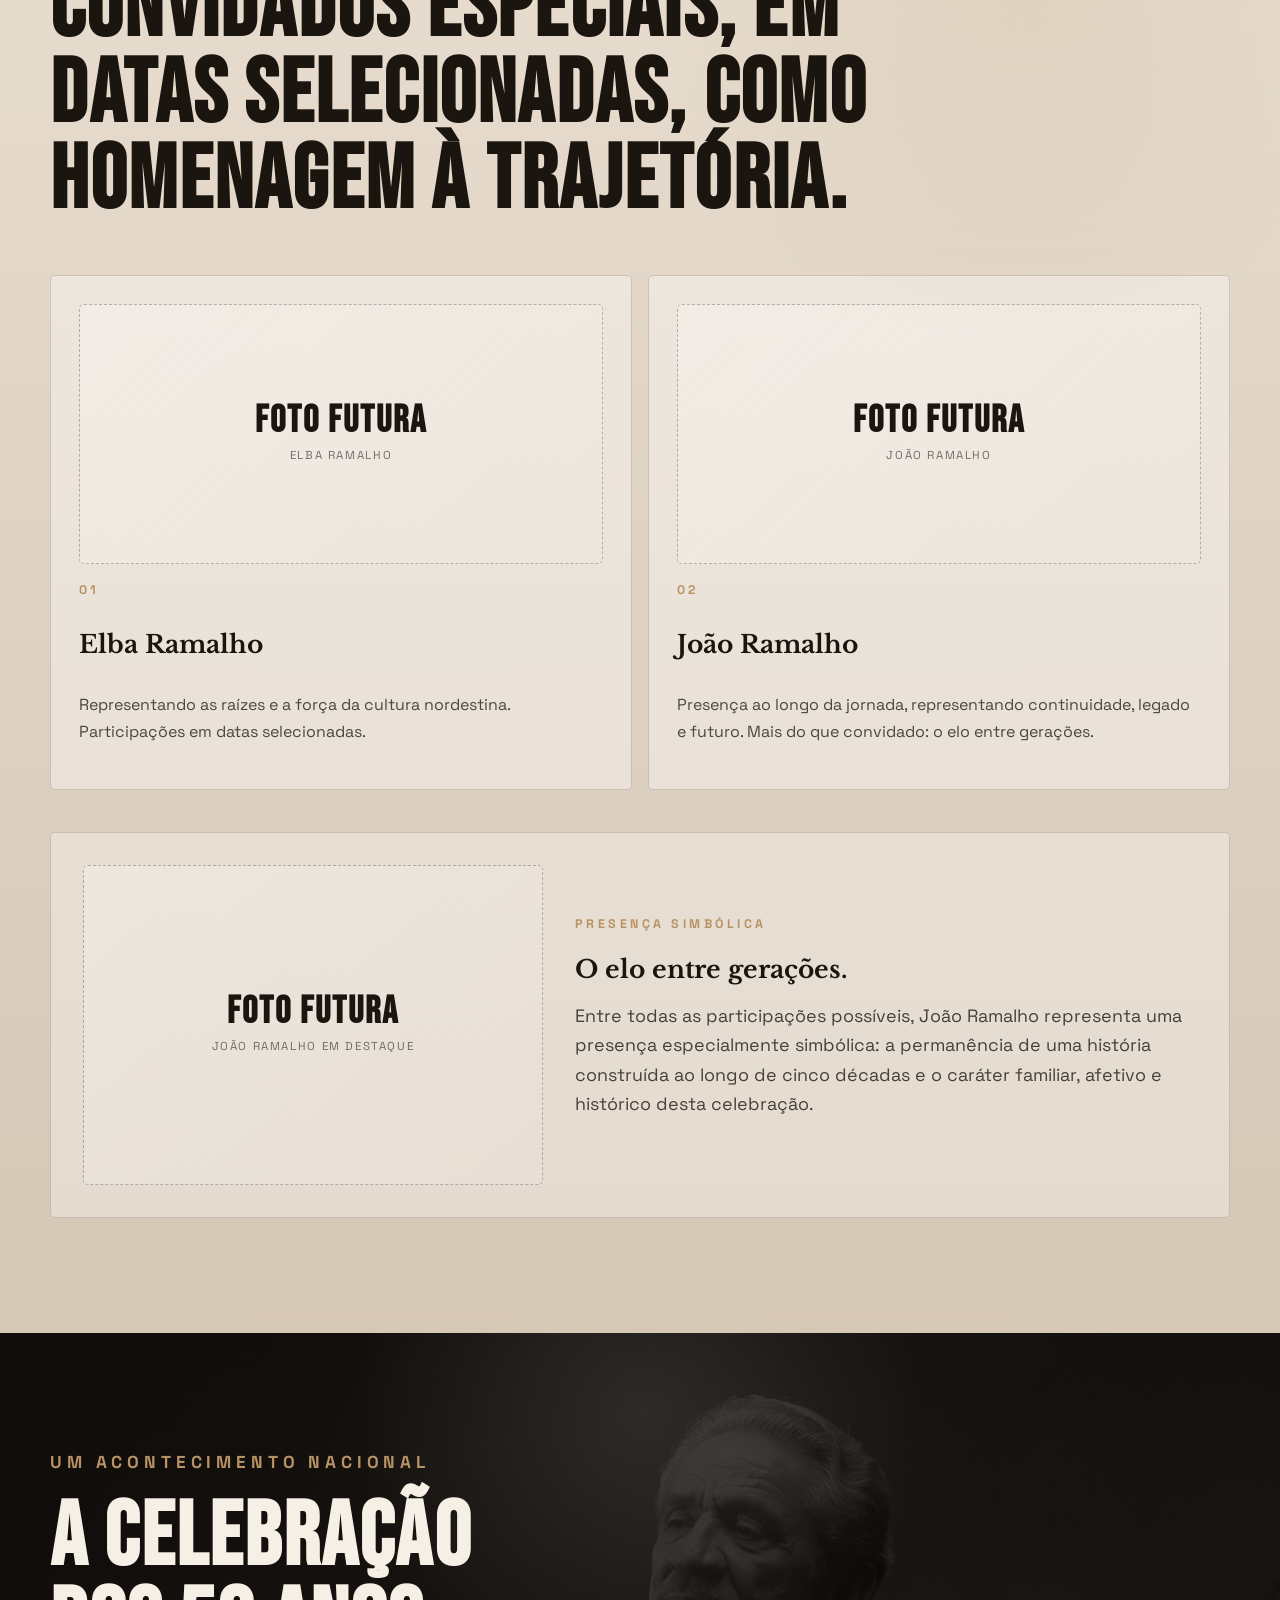
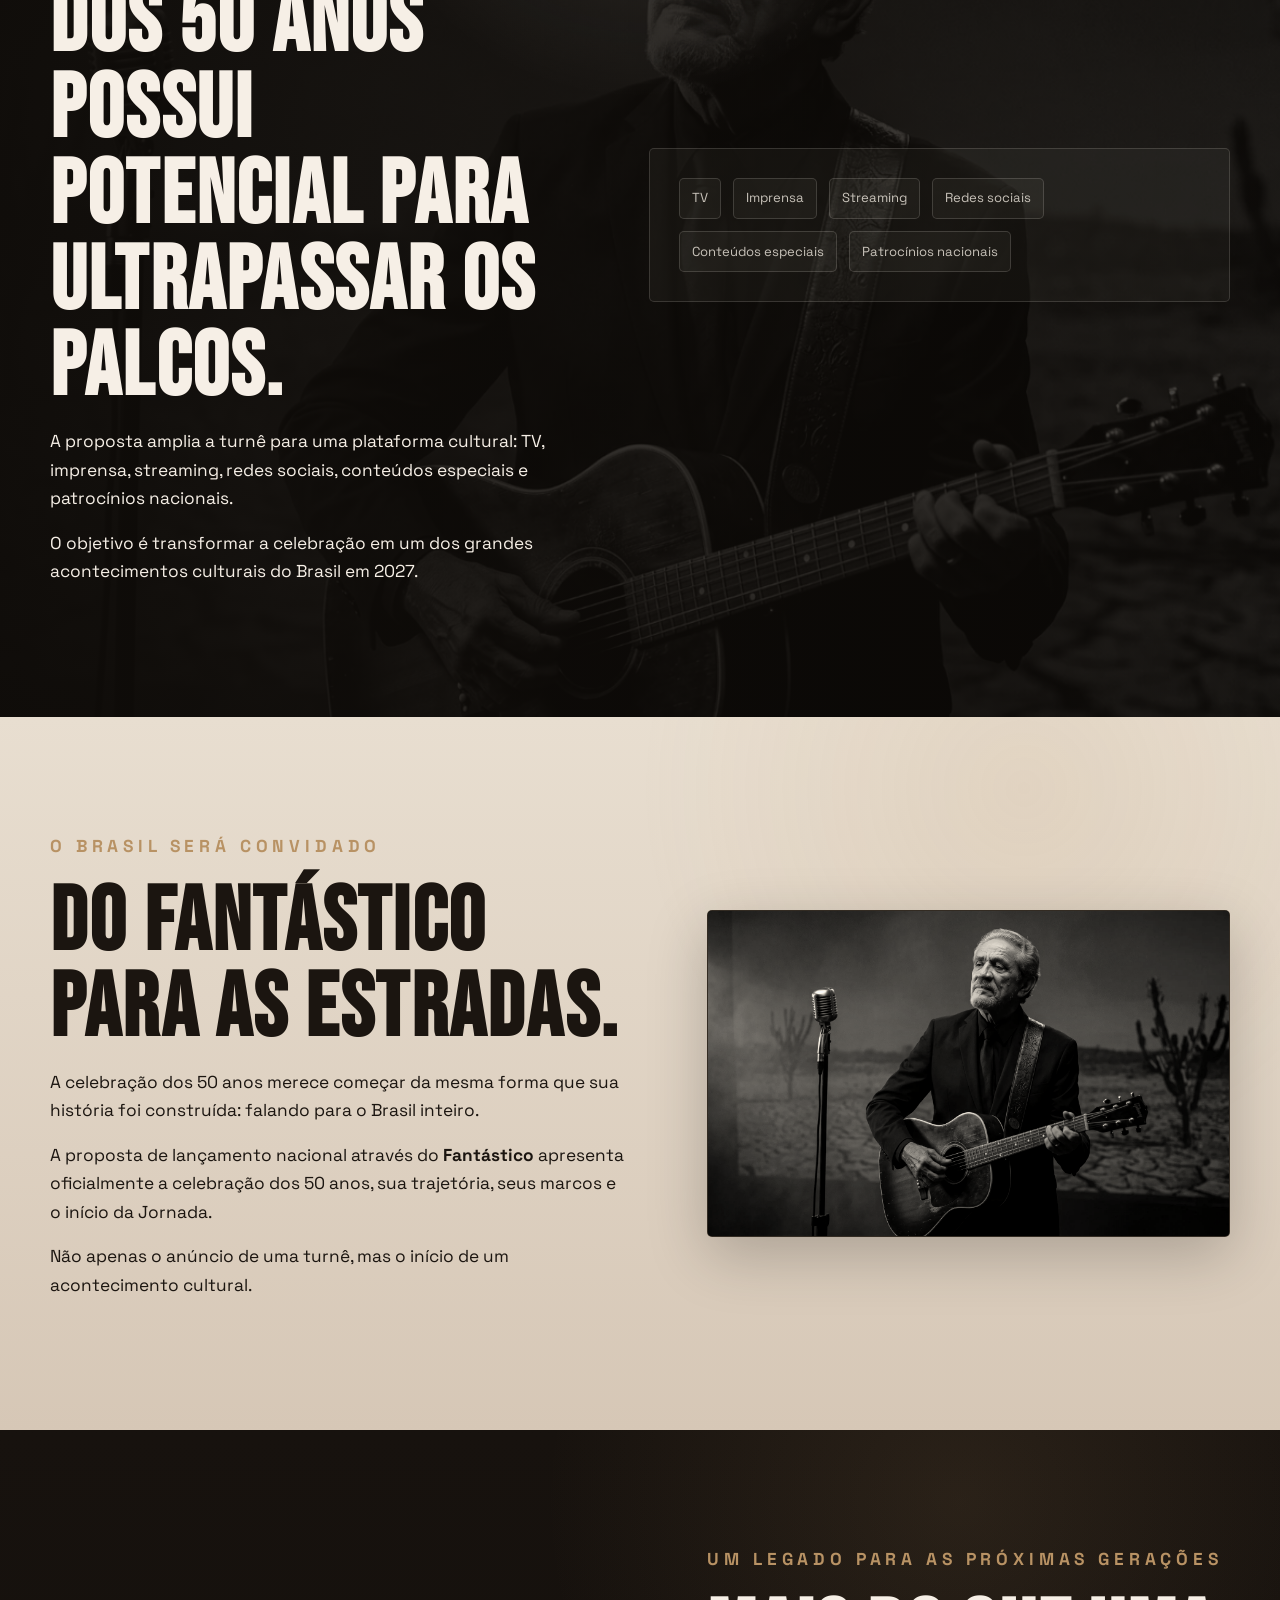
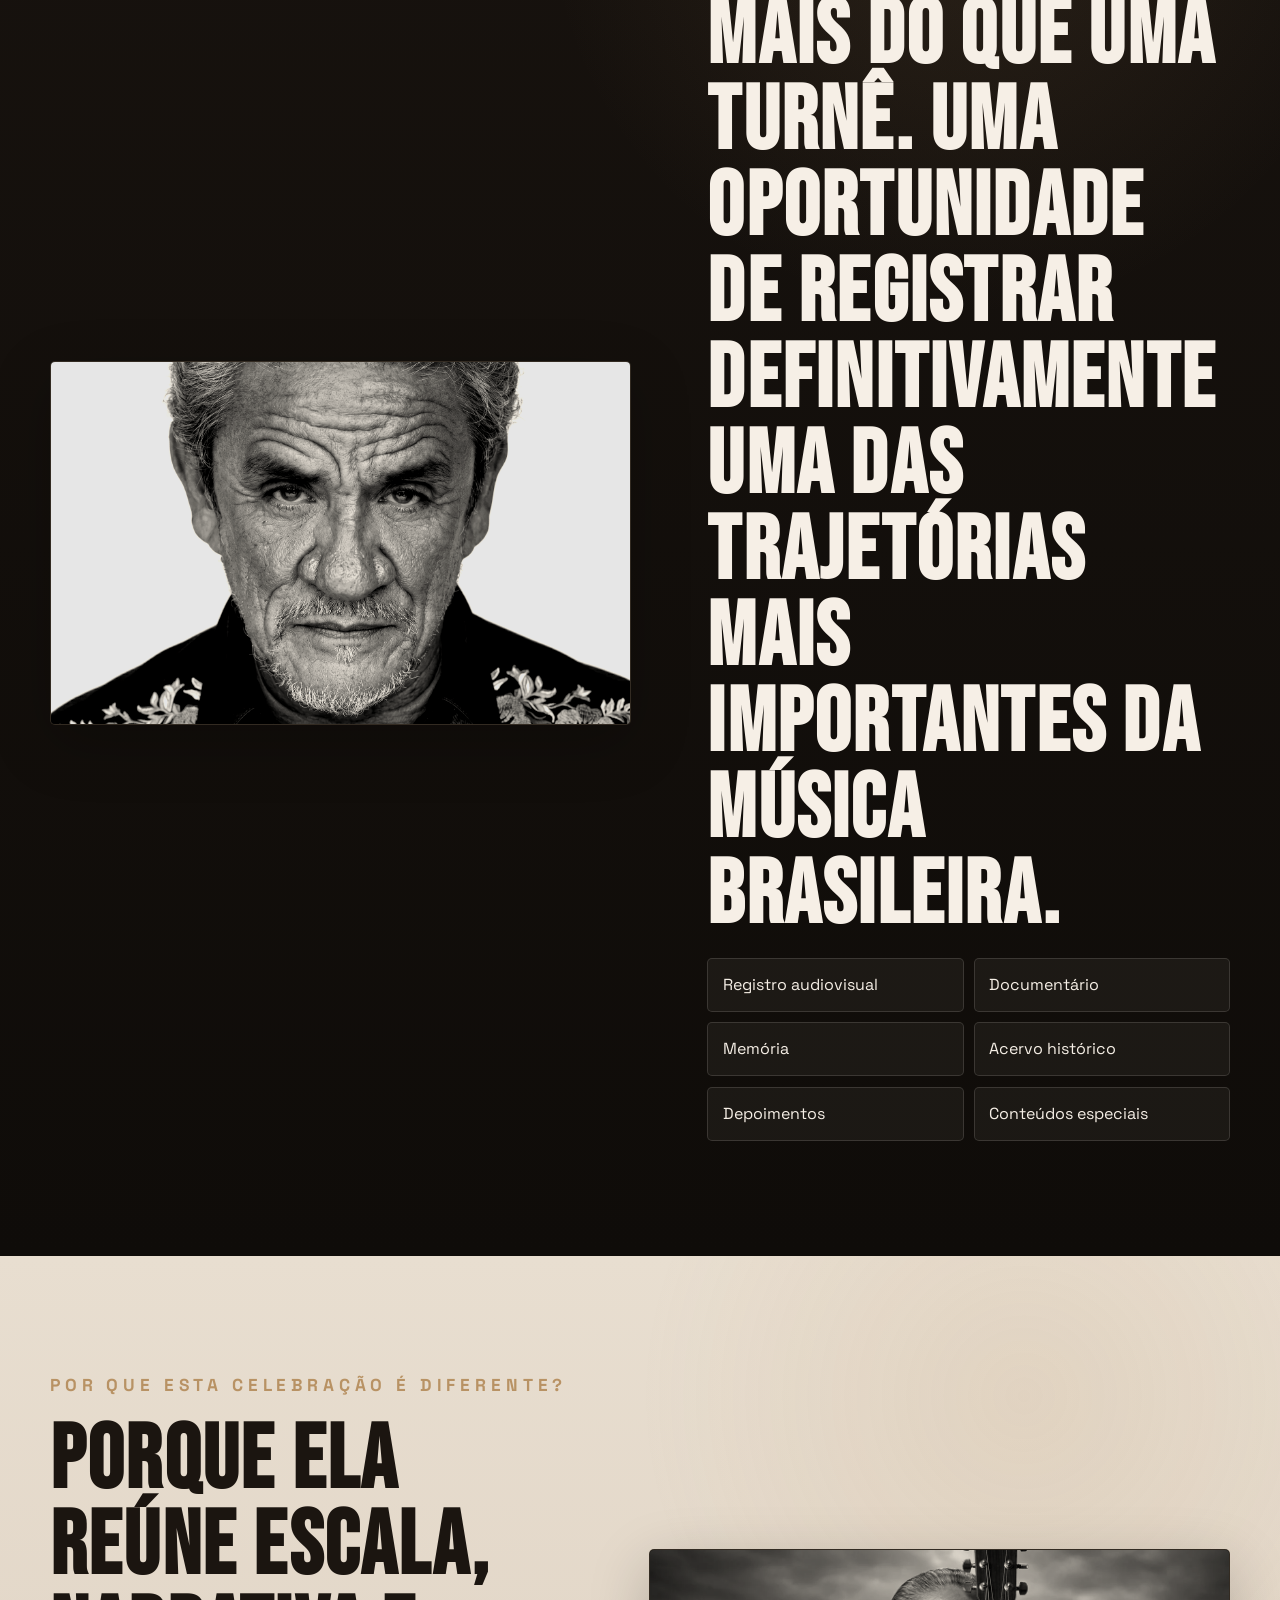
==== commit ddd428f7: "Add files via upload" ====
--- a/index.html
+++ b/index.html
@@ -116,22 +116,29 @@
           <p class="statement">Mais do que uma turnê. Uma oportunidade histórica.</p>
         </div>
 
-        <div class="objective-grid reveal">
-          <article>
-            <span>01</span>
-            <h3>Celebrar</h3>
-            <p>Uma das maiores trajetórias da música brasileira.</p>
-          </article>
-          <article>
-            <span>02</span>
-            <h3>Mobilizar</h3>
-            <p>Milhões de pessoas que acompanharam essa história.</p>
-          </article>
-          <article>
-            <span>03</span>
-            <h3>Registrar</h3>
-            <p>Esse legado para as próximas gerações.</p>
-          </article>
+        <div class="moment-side reveal">
+          <div class="placeholder-card photo-placeholder">
+            <b>Foto futura</b>
+            <small>Imagem de apoio para o marco dos 50 anos</small>
+          </div>
+
+          <div class="objective-grid">
+            <article>
+              <span>01</span>
+              <h3>Celebrar</h3>
+              <p>Uma das maiores trajetórias da música brasileira.</p>
+            </article>
+            <article>
+              <span>02</span>
+              <h3>Mobilizar</h3>
+              <p>Milhões de pessoas que acompanharam essa história.</p>
+            </article>
+            <article>
+              <span>03</span>
+              <h3>Registrar</h3>
+              <p>Esse legado para as próximas gerações.</p>
+            </article>
+          </div>
         </div>
       </div>
     </section>
@@ -146,10 +153,9 @@
 
         <div class="number-grid reveal">
           <article><strong>50</strong><span>anos de carreira</span></article>
-          <article><strong>60</strong><span>apresentações aproximadas</span></article>
-          <article><strong>20+</strong><span>cidades</span></article>
+          <article><strong>60</strong><span>apresentações</span></article>
           <article><strong>5</strong><span>regiões do país</span></article>
-          <article><strong>1</strong><span>ano de celebração</span></article>
+          <article><strong>1</strong><span>ano de turnê</span></article>
           <article><strong>3</strong><span>fases</span></article>
           <article><strong>1</strong><span>legado</span></article>
         </div>
@@ -162,6 +168,11 @@
           <p class="eyebrow">Trilogia dos 50 anos</p>
           <h2>Uma história grande demais para caber em uma única turnê.</h2>
           <p>Por isso nasce a Trilogia dos 50 anos: três capítulos, uma única história.</p>
+        </div>
+
+        <div class="placeholder-card wide-placeholder trilogy-placeholder reveal">
+          <b>Foto futura</b>
+          <small>Imagem de apoio para a apresentação da Trilogia</small>
         </div>
 
         <div class="phase-grid">
@@ -237,19 +248,37 @@
         <div class="copy-block reveal">
           <p class="eyebrow">O Brasil como palco</p>
           <h2>A maior turnê da carreira de Zé Ramalho.</h2>
-          <p>A Jornada percorrerá todas as regiões do país, iniciando em São Paulo e encerrando no Rio de Janeiro. O roteiro está sujeito à disponibilidade de datas, locais e oportunidades estratégicas.</p>
-          <p>De fevereiro de 2027 a março de 2028, a proposta reúne capitais, mercados estratégicos e ações especiais em cidades emblemáticas.</p>
+          <p>A Jornada percorrerá todas as regiões do país, de fevereiro de 2027 a março de 2028, reunindo capitais, mercados estratégicos e ações especiais em cidades emblemáticas.</p>
+          <p>Com abertura em São Paulo e encerramento no Rio de Janeiro, a proposta estrutura uma celebração nacional para públicos de até 10 mil pessoas por show.</p>
         </div>
 
         <div class="route-panel reveal">
           <h3>A jornada pelo Brasil</h3>
-          <div class="route-metrics">
-            <strong>20+</strong><span>cidades</span>
-            <strong>60</strong><span>apresentações aproximadas</span>
-            <strong>5</strong><span>regiões do país</span>
-            <strong>1</strong><span>história conectando o país inteiro</span>
-          </div>
-          <p class="city-label">Cidades previstas e mercados estratégicos</p>
+
+          <div class="tour-facts-grid">
+            <article><span>Duração</span><strong>Fevereiro de 2027 a Março de 2028</strong></article>
+            <article><span>Abertura</span><strong>São Paulo | Nu Bank Arena</strong></article>
+            <article><span>Encerramento</span><strong>Rio de Janeiro | Farmacy Arena</strong></article>
+            <article><span>Capacidade</span><strong>Shows até 10 mil pessoas</strong></article>
+          </div>
+
+          <div class="route-map-placeholder placeholder-card">
+            <b>Mapa do Brasil estilizado</b>
+            <small>Área reservada para o mapa da turnê</small>
+          </div>
+
+          <div class="region-calendar">
+            <p class="city-label">Meses de turnê por região</p>
+            <div>
+              <article><span>Abril</span><strong>Sudeste</strong></article>
+              <article><span>Maio</span><strong>Centro-Oeste</strong></article>
+              <article><span>Junho e Julho</span><strong>Nordeste</strong></article>
+              <article><span>Setembro</span><strong>Sul</strong></article>
+              <article><span>Novembro</span><strong>Norte</strong></article>
+            </div>
+          </div>
+
+          <p class="city-label">Capitais, mercados estratégicos e ações especiais</p>
           <div class="city-cloud">
             <span>Macapá</span><span>Manaus</span><span>Belém</span><span>São Luís</span><span>Teresina</span><span>Fortaleza</span><span>Natal</span><span>João Pessoa</span><span>Recife</span><span>Maceió</span><span>Aracaju</span><span>Salvador</span><span>Cuiabá</span><span>Campo Grande</span><span>Goiânia</span><span>Brasília</span><span>Belo Horizonte</span><span>Vitória</span><span>São Paulo</span><span>Rio de Janeiro</span><span>Curitiba</span><span>Florianópolis</span><span>Porto Alegre</span>
           </div>
@@ -284,11 +313,13 @@
           <h2>Momentos únicos. Momentos memoráveis.</h2>
           <p>Ao longo de cinco décadas, a obra de Zé Ramalho construiu conexões com alguns dos maiores nomes da música brasileira.</p>
           <p>A celebração dos 50 anos abre espaço para encontros históricos, capazes de ajudar a contar essa trajetória em diálogo com artistas, gerações e repertórios.</p>
-          <div class="feature-note">
-            <h3>Sinônimos</h3>
-            <p>Uma das canções mais importantes da música brasileira. Décadas atravessando gerações — e a possibilidade de transformar essa história em um momento histórico dentro da celebração dos 50 anos.</p>
-          </div>
-        </div>
+        </div>
+      </div>
+
+      <div class="container synonyms-highlight reveal">
+        <p class="eyebrow">Canção emblemática</p>
+        <h2>Sinônimos</h2>
+        <p>“Sinônimos” é uma das canções mais emblemáticas da música brasileira. Um encontro histórico entre Zé Ramalho e Chitãozinho &amp; Xororó que atravessa décadas, emociona diferentes gerações e permanece viva na memória afetiva do país. Celebrar essa obra nos 50 anos de carreira de Zé Ramalho é criar a oportunidade de transformar uma história já consagrada em um momento verdadeiramente histórico.</p>
       </div>
     </section>
 
@@ -301,20 +332,36 @@
 
         <div class="guest-grid">
           <article class="guest-card reveal">
+            <div class="placeholder-card guest-photo-placeholder">
+              <b>Foto futura</b>
+              <small>Elba Ramalho</small>
+            </div>
             <span>01</span>
             <h3>Elba Ramalho</h3>
             <p>Representando as raízes e a força da cultura nordestina. Participações em datas selecionadas.</p>
           </article>
 
           <article class="guest-card reveal">
+            <div class="placeholder-card guest-photo-placeholder">
+              <b>Foto futura</b>
+              <small>João Ramalho</small>
+            </div>
             <span>02</span>
             <h3>João Ramalho</h3>
             <p>Presença ao longo da jornada, representando continuidade, legado e futuro. Mais do que convidado: o elo entre gerações.</p>
           </article>
         </div>
 
-        <div class="guest-copy reveal">
-          <p>Entre todas as participações possíveis, João Ramalho representa uma presença especialmente simbólica: a permanência de uma história construída ao longo de cinco décadas e o caráter familiar, afetivo e histórico desta celebração.</p>
+        <div class="guest-highlight reveal">
+          <div class="placeholder-card guest-feature-placeholder">
+            <b>Foto futura</b>
+            <small>João Ramalho em destaque</small>
+          </div>
+          <div class="guest-highlight-copy">
+            <p class="eyebrow">Presença simbólica</p>
+            <h3>O elo entre gerações.</h3>
+            <p>Entre todas as participações possíveis, João Ramalho representa uma presença especialmente simbólica: a permanência de uma história construída ao longo de cinco décadas e o caráter familiar, afetivo e histórico desta celebração.</p>
+          </div>
         </div>
       </div>
     </section>
@@ -390,14 +437,24 @@
             <li>Lançamento nacional.</li>
             <li>Registro histórico.</li>
             <li>Presença em todas as regiões do Brasil.</li>
-            <li>A maior celebração da carreira de Zé Ramalho.</li>
           </ul>
+        </div>
+
+        <figure class="photo-card reveal">
+          <img src="assets/img/half_guitar_desert.webp" alt="Zé Ramalho com o violão em cenário árido." />
+        </figure>
+      </div>
+
+      <div class="container celebration-highlight reveal">
+        <div class="placeholder-card celebration-photo-placeholder">
+          <b>Foto futura</b>
+          <small>Imagem de destaque para o fechamento estratégico</small>
+        </div>
+        <div>
+          <p class="eyebrow">Síntese do projeto</p>
+          <h3>A maior celebração da carreira de Zé Ramalho.</h3>
           <p>Este projeto não pretende transformar a obra de Zé Ramalho. Pretende celebrá-la, valorizá-la, ampliar seu alcance e construir uma comemoração compatível com a importância que essa trajetória possui para a música brasileira.</p>
         </div>
-
-        <figure class="photo-card reveal">
-          <img src="assets/img/half_guitar_desert.webp" alt="Zé Ramalho com o violão em cenário árido." />
-        </figure>
       </div>
     </section>
 
--- a/styles.css
+++ b/styles.css
@@ -196,13 +196,12 @@
   height: 100%;
   object-fit: cover;
   object-position: center top;
-  filter: grayscale(100%) sepia(16%) contrast(1.08) brightness(.88);
+  filter: grayscale(100%) brightness(.72);
 }
 .hero-overlay {
   background:
-    radial-gradient(circle at 50% 18%, rgba(246,239,230,.18), transparent 18rem),
-    linear-gradient(90deg, rgba(10,8,6,.94) 0%, rgba(10,8,6,.70) 44%, rgba(10,8,6,.36) 100%),
-    linear-gradient(180deg, rgba(10,8,6,.06), rgba(10,8,6,.78));
+    linear-gradient(90deg, rgba(10,8,6,.86) 0%, rgba(10,8,6,.60) 44%, rgba(10,8,6,.36) 100%),
+    linear-gradient(180deg, rgba(10,8,6,.04), rgba(10,8,6,.72));
 }
 .hero-layout {
   display: grid;
@@ -432,7 +431,7 @@
 }
 .number-grid {
   display: grid;
-  grid-template-columns: repeat(7, minmax(0, 1fr));
+  grid-template-columns: repeat(6, minmax(0, 1fr));
   gap: .85rem;
 }
 
@@ -796,7 +795,7 @@
 @media (max-width: 840px) {
   .hero-bg img {
     object-position: center top;
-    filter: grayscale(100%) sepia(16%) contrast(1.08) brightness(.82);
+    filter: grayscale(100%) brightness(.72);
   }
 
   .national-event::before {
@@ -992,3 +991,223 @@
   border: 0;
   background: #000;
 }
+
+
+/* Revisões cliente — placeholders e novos blocos editoriais */
+.placeholder-card {
+  min-height: 240px;
+  border: 1px dashed rgba(27, 21, 16, .28);
+  background:
+    linear-gradient(135deg, rgba(255,255,255,.26), rgba(255,255,255,.08));
+  border-radius: var(--radius);
+  display: grid;
+  place-content: center;
+  gap: .35rem;
+  padding: 1.25rem;
+  text-align: center;
+  color: rgba(27,21,16,.72);
+}
+
+.placeholder-card b {
+  font-family: "Bebas Neue", sans-serif;
+  font-size: clamp(1.8rem, 3vw, 2.6rem);
+  line-height: 1;
+  letter-spacing: .05em;
+  color: var(--ink);
+}
+
+.placeholder-card small {
+  max-width: 36ch;
+  margin-inline: auto;
+  text-transform: uppercase;
+  letter-spacing: .14em;
+  font-size: .72rem;
+  color: rgba(27,21,16,.58);
+}
+
+.section-dark .placeholder-card,
+.route-panel .placeholder-card,
+.synonyms-highlight .placeholder-card {
+  border-color: rgba(246,239,230,.22);
+  background: rgba(246,239,230,.045);
+  color: rgba(246,239,230,.76);
+}
+
+.section-dark .placeholder-card b,
+.route-panel .placeholder-card b,
+.synonyms-highlight .placeholder-card b {
+  color: var(--white);
+}
+
+.section-dark .placeholder-card small,
+.route-panel .placeholder-card small,
+.synonyms-highlight .placeholder-card small {
+  color: rgba(246,239,230,.60);
+}
+
+.moment-side {
+  display: grid;
+  gap: 1rem;
+}
+
+.photo-placeholder {
+  min-height: 280px;
+}
+
+.wide-placeholder {
+  margin-bottom: 1rem;
+  min-height: 340px;
+}
+
+.trilogy-placeholder {
+  background:
+    linear-gradient(135deg, rgba(255,255,255,.30), rgba(255,255,255,.08));
+}
+
+.tour-facts-grid {
+  display: grid;
+  grid-template-columns: repeat(2, minmax(0, 1fr));
+  gap: .75rem;
+  margin: 1.15rem 0 1rem;
+}
+
+.tour-facts-grid article,
+.region-calendar article {
+  border: 1px solid rgba(246,239,230,.14);
+  background: rgba(246,239,230,.04);
+  border-radius: var(--radius);
+  padding: .9rem;
+}
+
+.tour-facts-grid span,
+.region-calendar span {
+  display: block;
+  margin-bottom: .3rem;
+  color: var(--gold);
+  text-transform: uppercase;
+  letter-spacing: .14em;
+  font-weight: 700;
+  font-size: .68rem;
+}
+
+.tour-facts-grid strong,
+.region-calendar strong {
+  display: block;
+  font-family: "Libre Baskerville", Georgia, serif;
+  line-height: 1.35;
+  color: rgba(246,239,230,.92);
+}
+
+.route-map-placeholder {
+  min-height: 300px;
+  margin: 1rem 0 1.3rem;
+}
+
+.region-calendar > div {
+  display: grid;
+  grid-template-columns: repeat(5, minmax(0,1fr));
+  gap: .65rem;
+  margin-bottom: 1.2rem;
+}
+
+.synonyms-highlight {
+  margin-top: clamp(2.2rem, 5vw, 4rem);
+  padding: clamp(1.4rem, 4vw, 2.4rem);
+  border: 1px solid rgba(246,239,230,.14);
+  background:
+    radial-gradient(circle at 85% 15%, rgba(184,146,100,.12), transparent 22rem),
+    rgba(246,239,230,.04);
+  border-radius: var(--radius);
+  max-width: var(--container);
+}
+
+.synonyms-highlight h2 {
+  margin-bottom: 1.1rem;
+}
+
+.synonyms-highlight p:not(.eyebrow) {
+  max-width: 84ch;
+  color: rgba(246,239,230,.82);
+  font-size: clamp(1.05rem, 1.45vw, 1.18rem);
+}
+
+.guest-card {
+  display: grid;
+  gap: 1rem;
+}
+
+.guest-photo-placeholder {
+  min-height: 260px;
+}
+
+.guest-highlight {
+  margin-top: clamp(1.4rem, 4vw, 2.6rem);
+  display: grid;
+  grid-template-columns: minmax(280px, .85fr) minmax(0, 1.15fr);
+  gap: clamp(1.2rem, 3.5vw, 2rem);
+  align-items: center;
+  padding: clamp(1.2rem, 3.2vw, 2rem);
+  border: 1px solid var(--line-dark);
+  background: rgba(255,255,255,.34);
+  border-radius: var(--radius);
+}
+
+.guest-feature-placeholder {
+  min-height: 320px;
+}
+
+.guest-highlight-copy p:not(.eyebrow) {
+  color: rgba(27,21,16,.78);
+  font-size: clamp(1.03rem, 1.4vw, 1.15rem);
+}
+
+.celebration-highlight {
+  margin-top: clamp(2rem, 5vw, 4rem);
+  display: grid;
+  grid-template-columns: minmax(280px, .8fr) minmax(0, 1.2fr);
+  gap: clamp(1.2rem, 3.5vw, 2rem);
+  align-items: center;
+  padding: clamp(1.2rem, 3.2vw, 2rem);
+  border: 1px solid var(--line-dark);
+  background: rgba(255,255,255,.42);
+  border-radius: var(--radius);
+}
+
+.celebration-photo-placeholder {
+  min-height: 320px;
+}
+
+.celebration-highlight p:not(.eyebrow) {
+  color: rgba(27,21,16,.80);
+  font-size: clamp(1.03rem, 1.4vw, 1.15rem);
+}
+
+
+@media (max-width: 1100px) {
+  .tour-facts-grid,
+  .region-calendar > div,
+  .guest-highlight,
+  .celebration-highlight {
+    grid-template-columns: 1fr;
+  }
+
+  .number-grid {
+    grid-template-columns: repeat(3, minmax(0,1fr));
+  }
+}
+
+@media (max-width: 840px) {
+  .tour-facts-grid,
+  .region-calendar > div {
+    grid-template-columns: 1fr;
+  }
+
+  .wide-placeholder,
+  .route-map-placeholder,
+  .guest-photo-placeholder,
+  .guest-feature-placeholder,
+  .celebration-photo-placeholder,
+  .photo-placeholder {
+    min-height: 220px;
+  }
+}
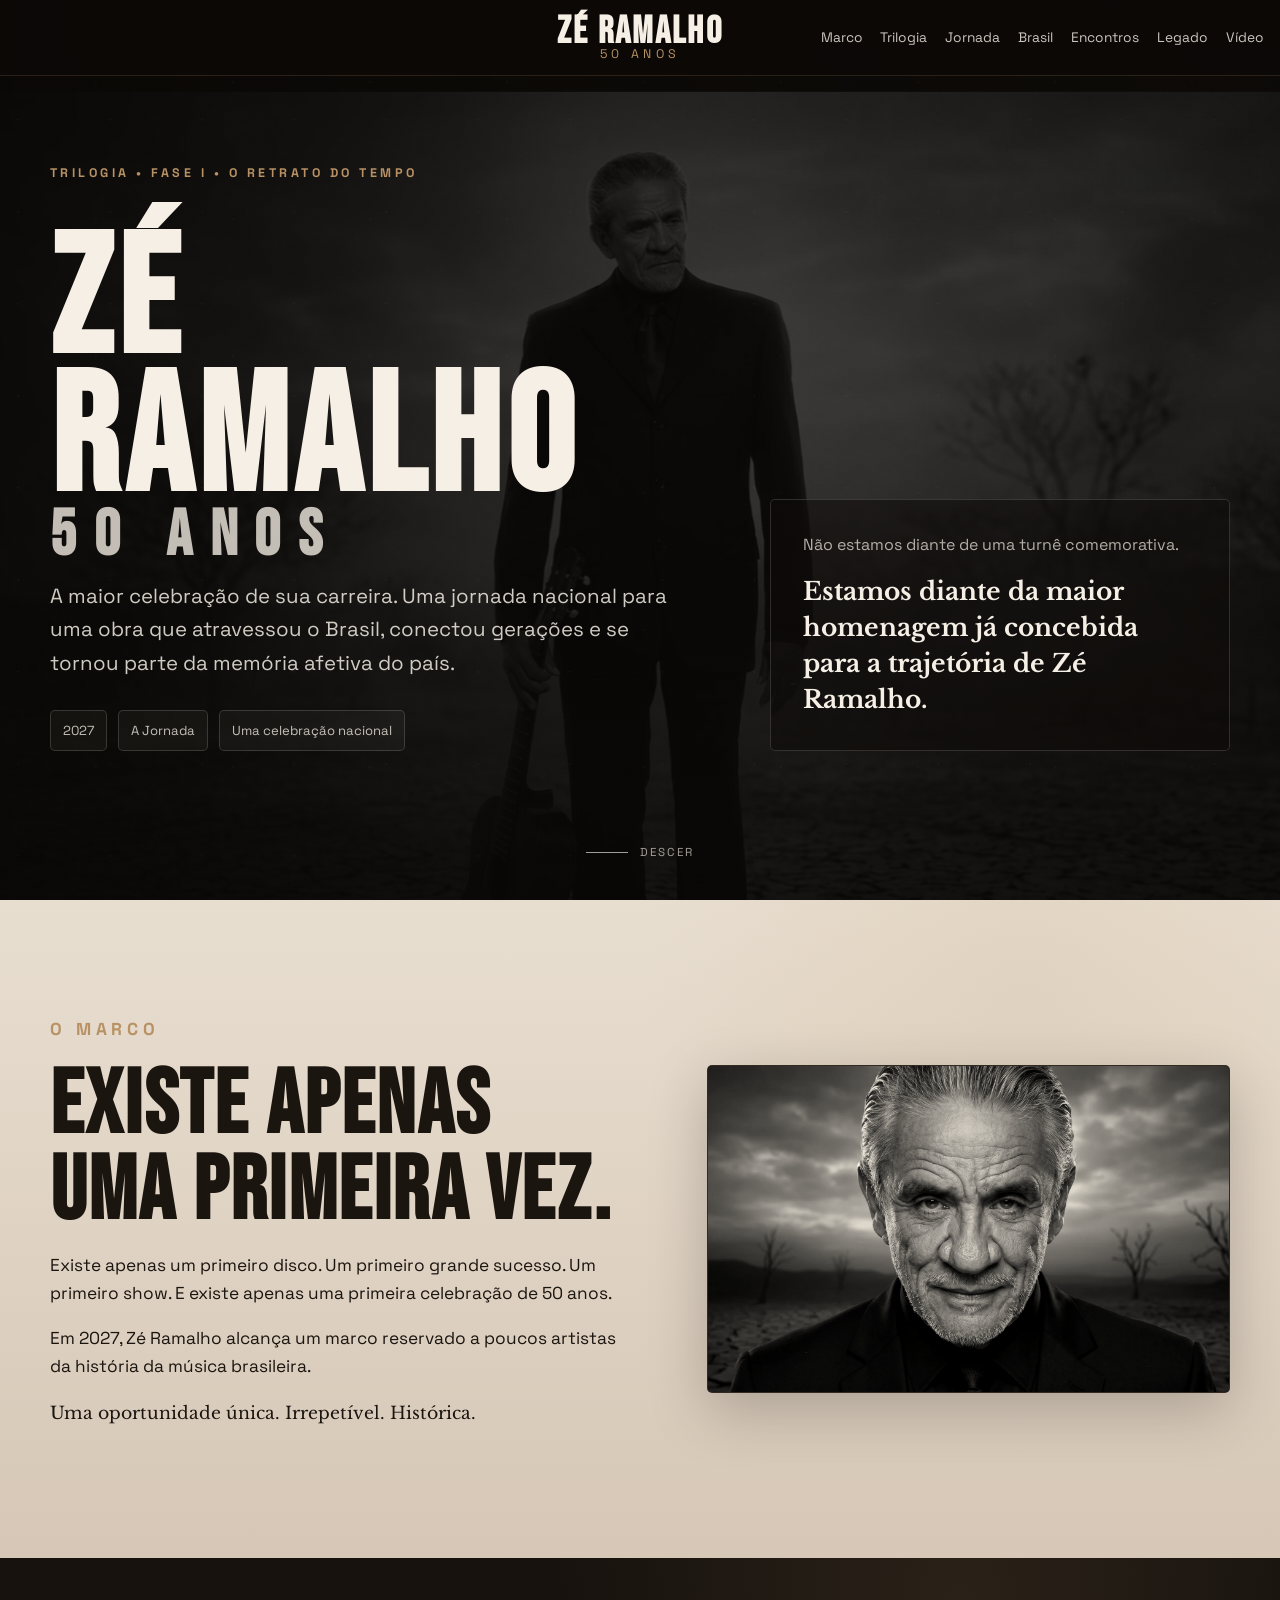
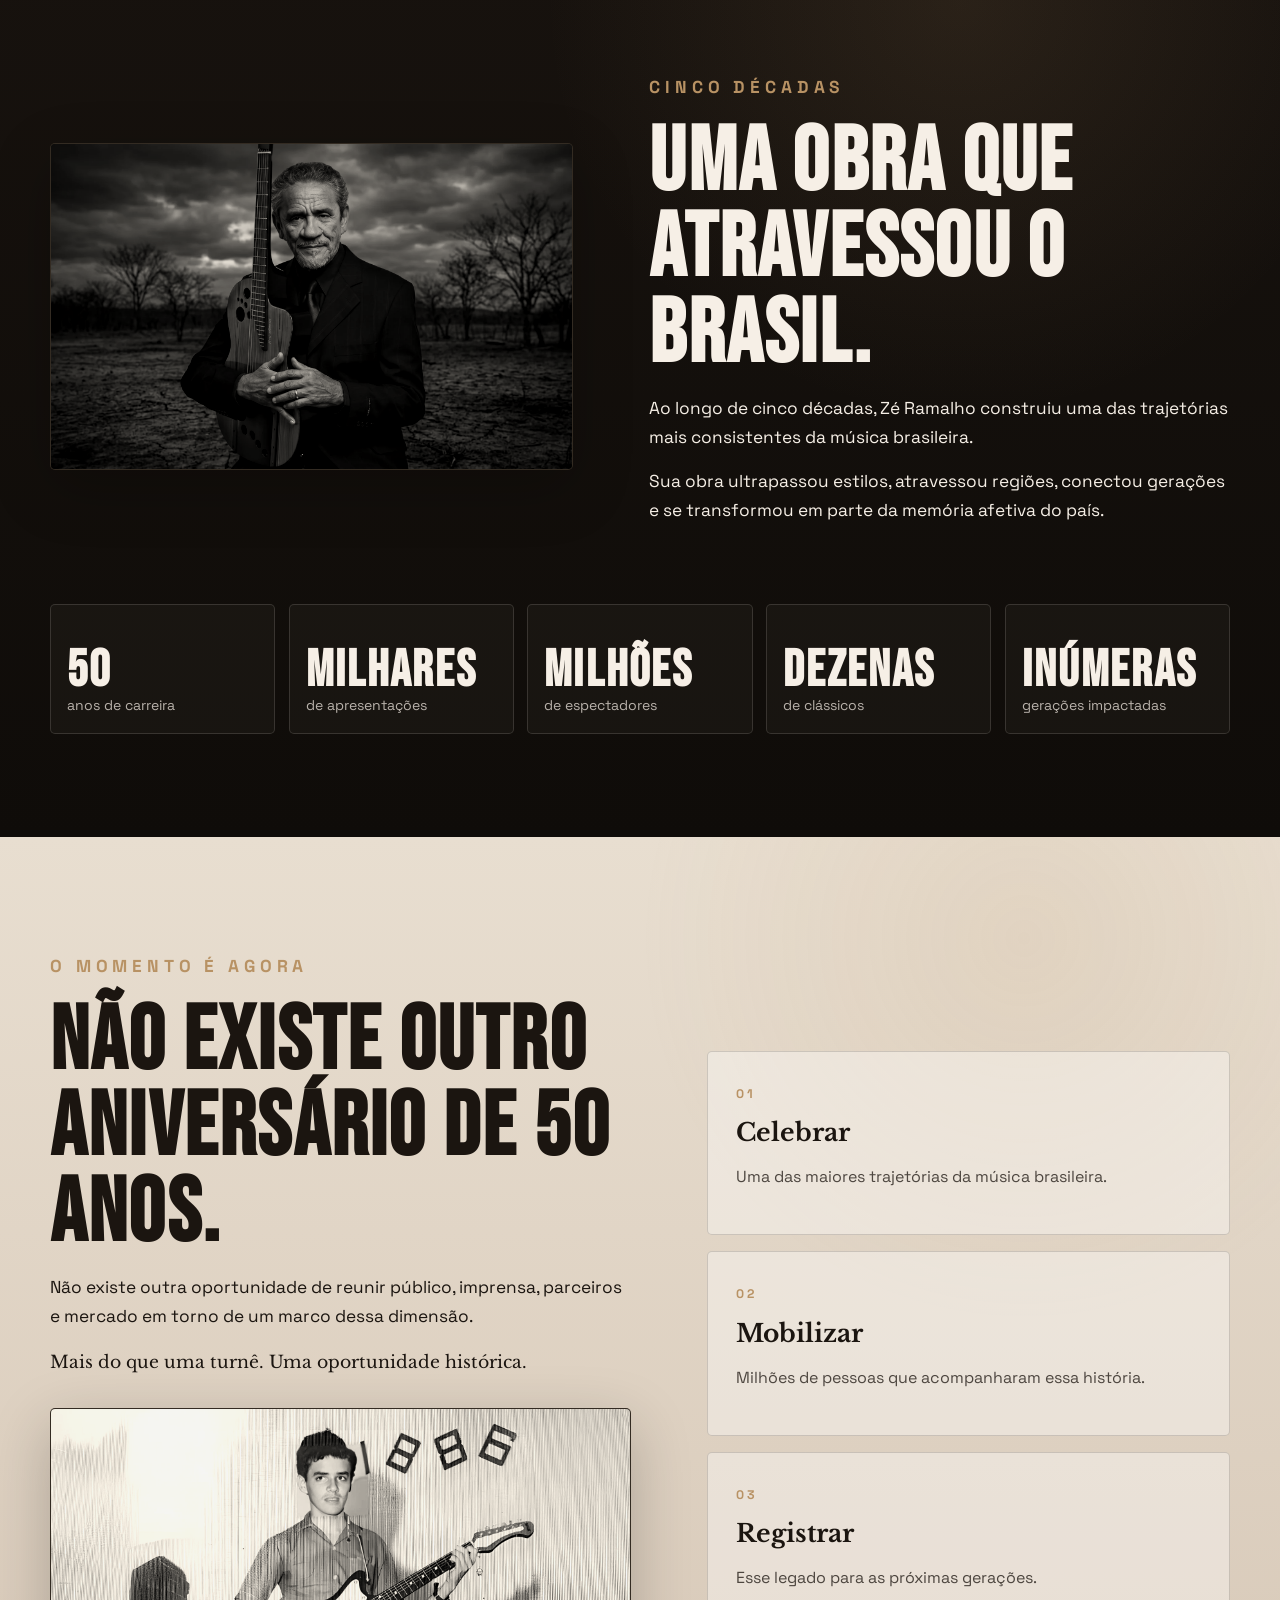
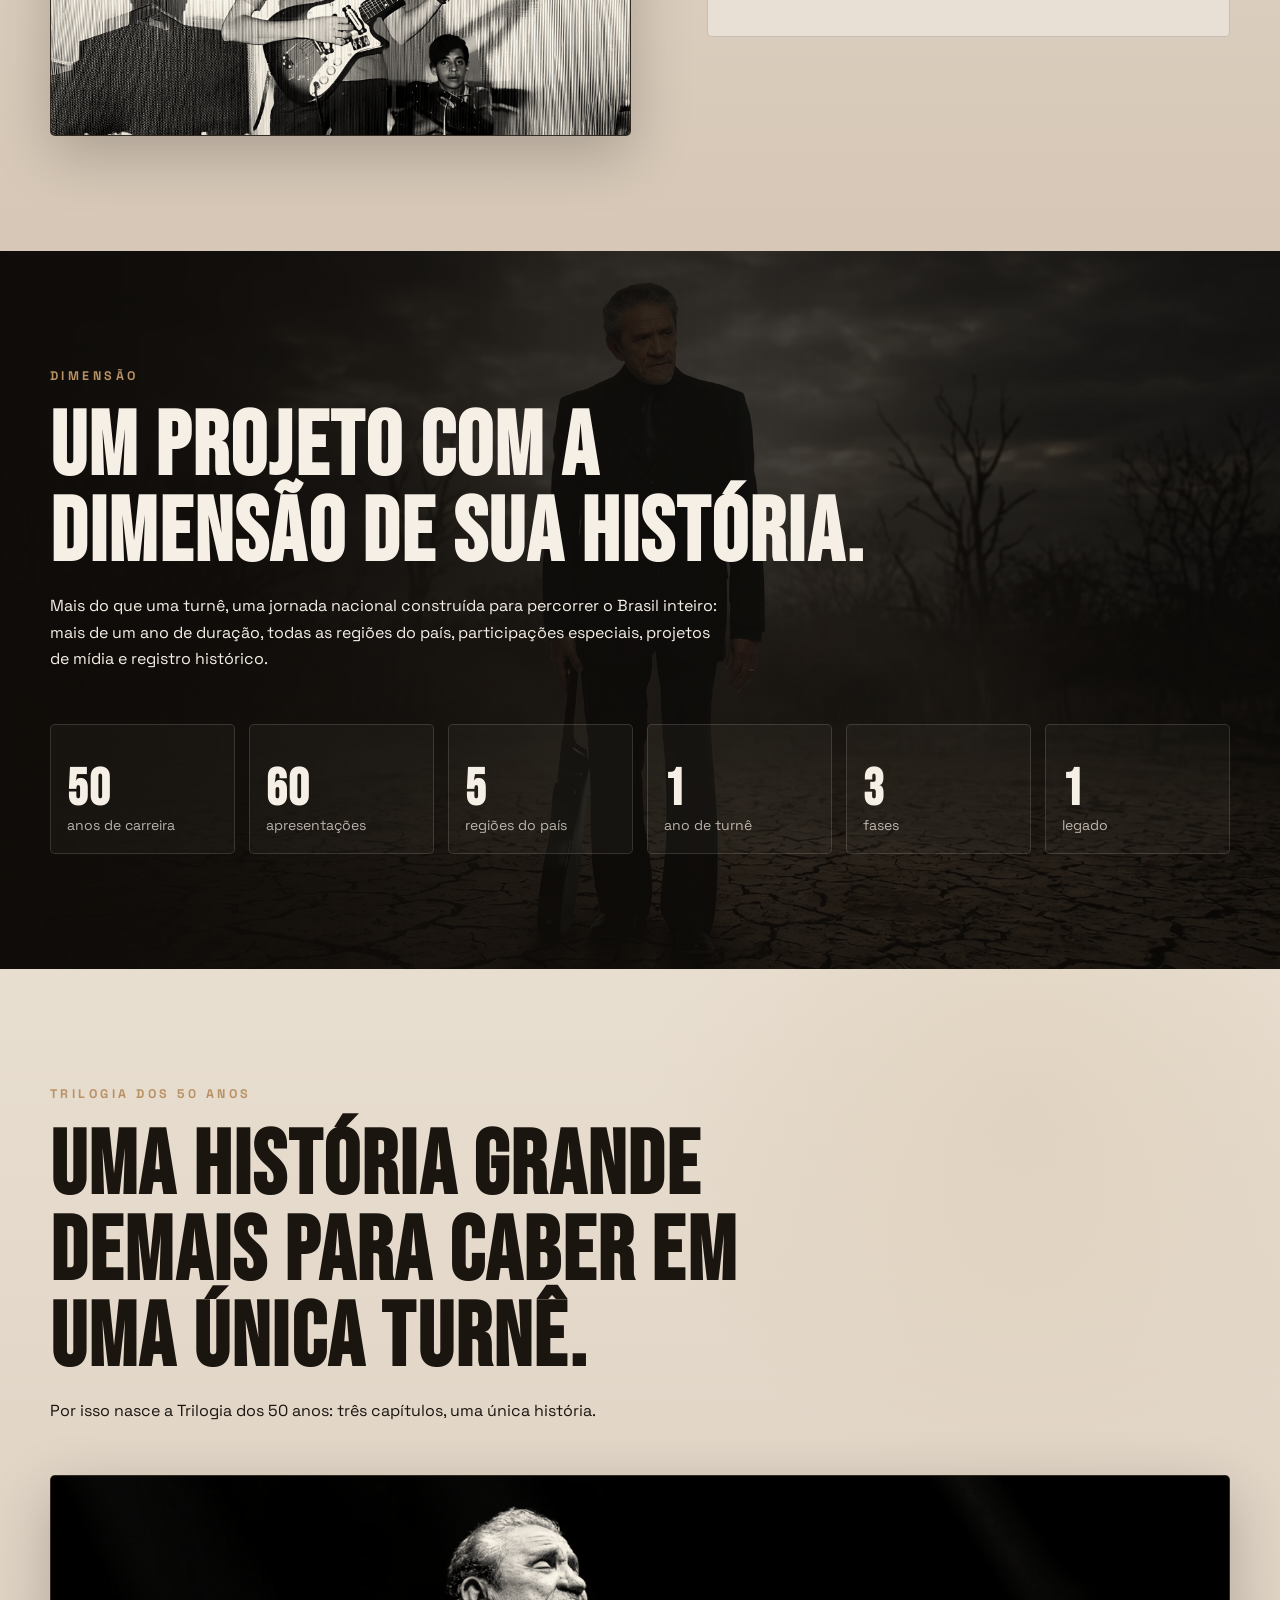
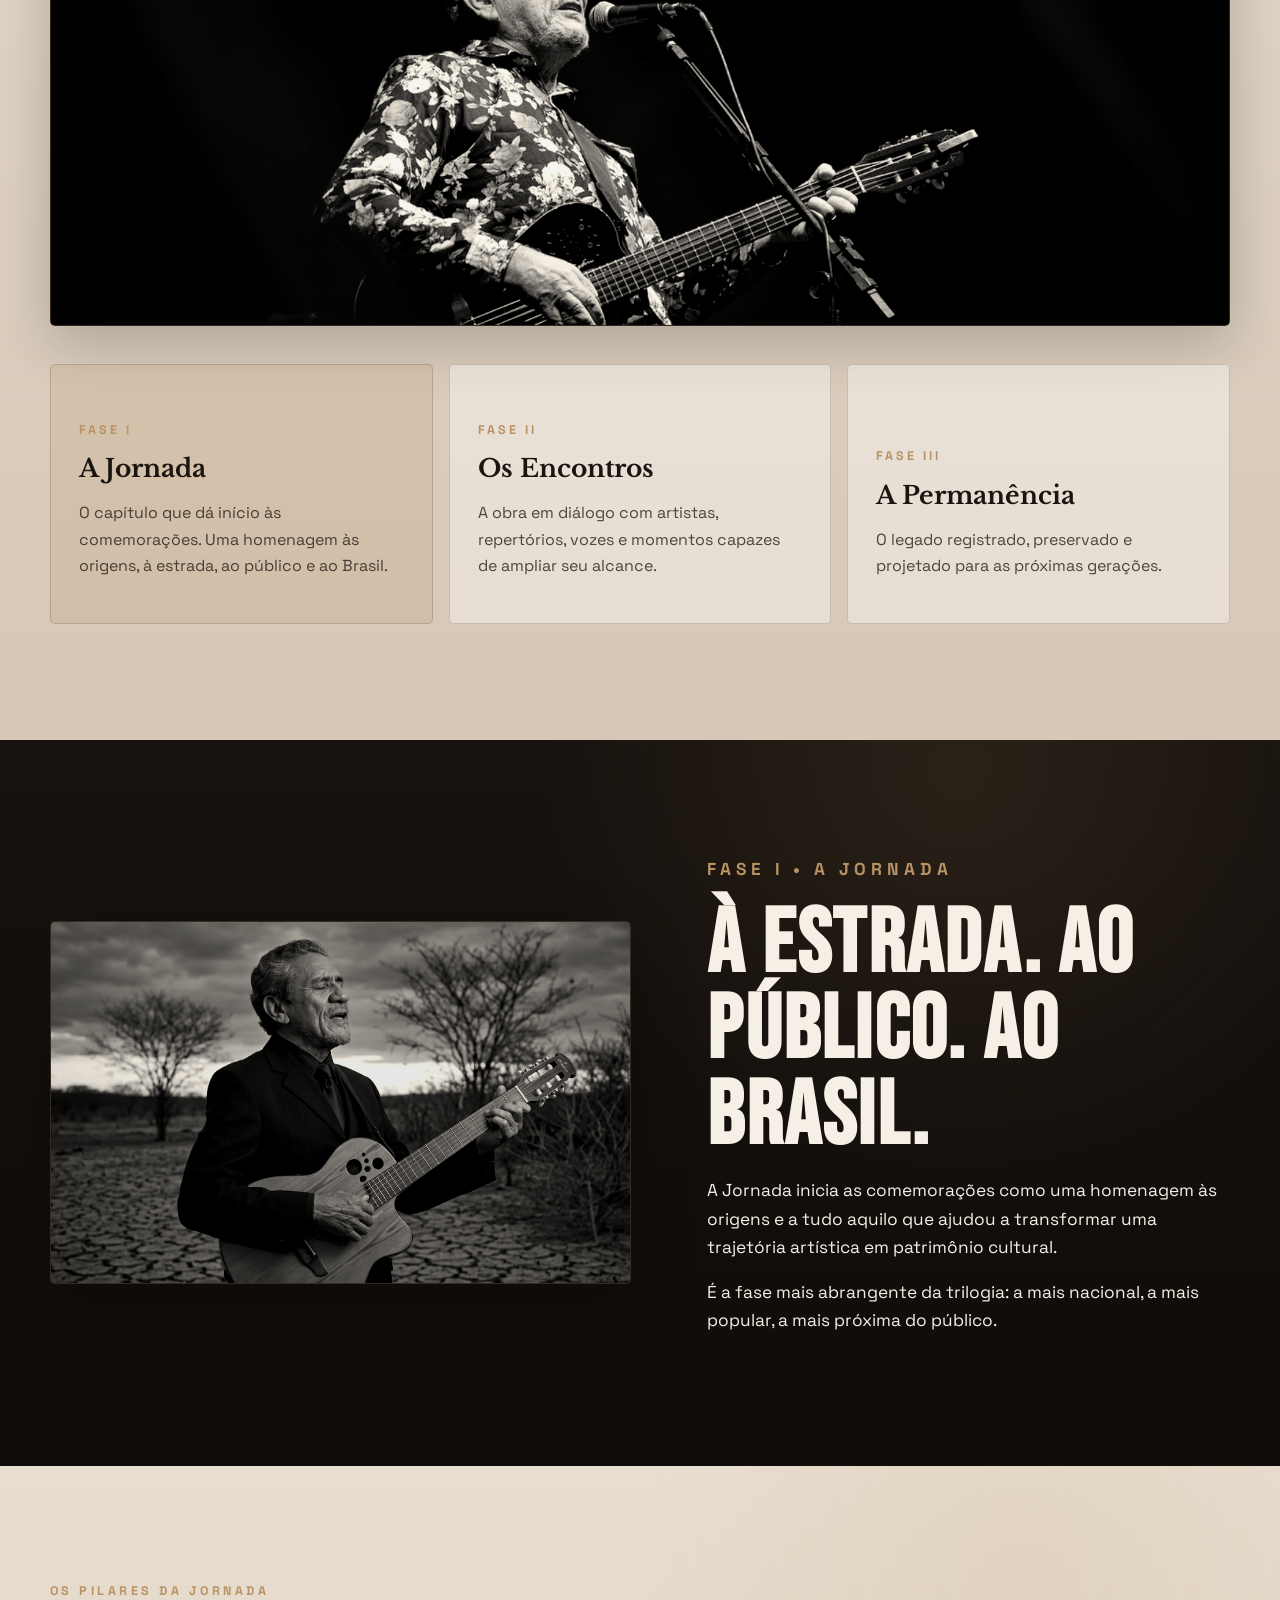
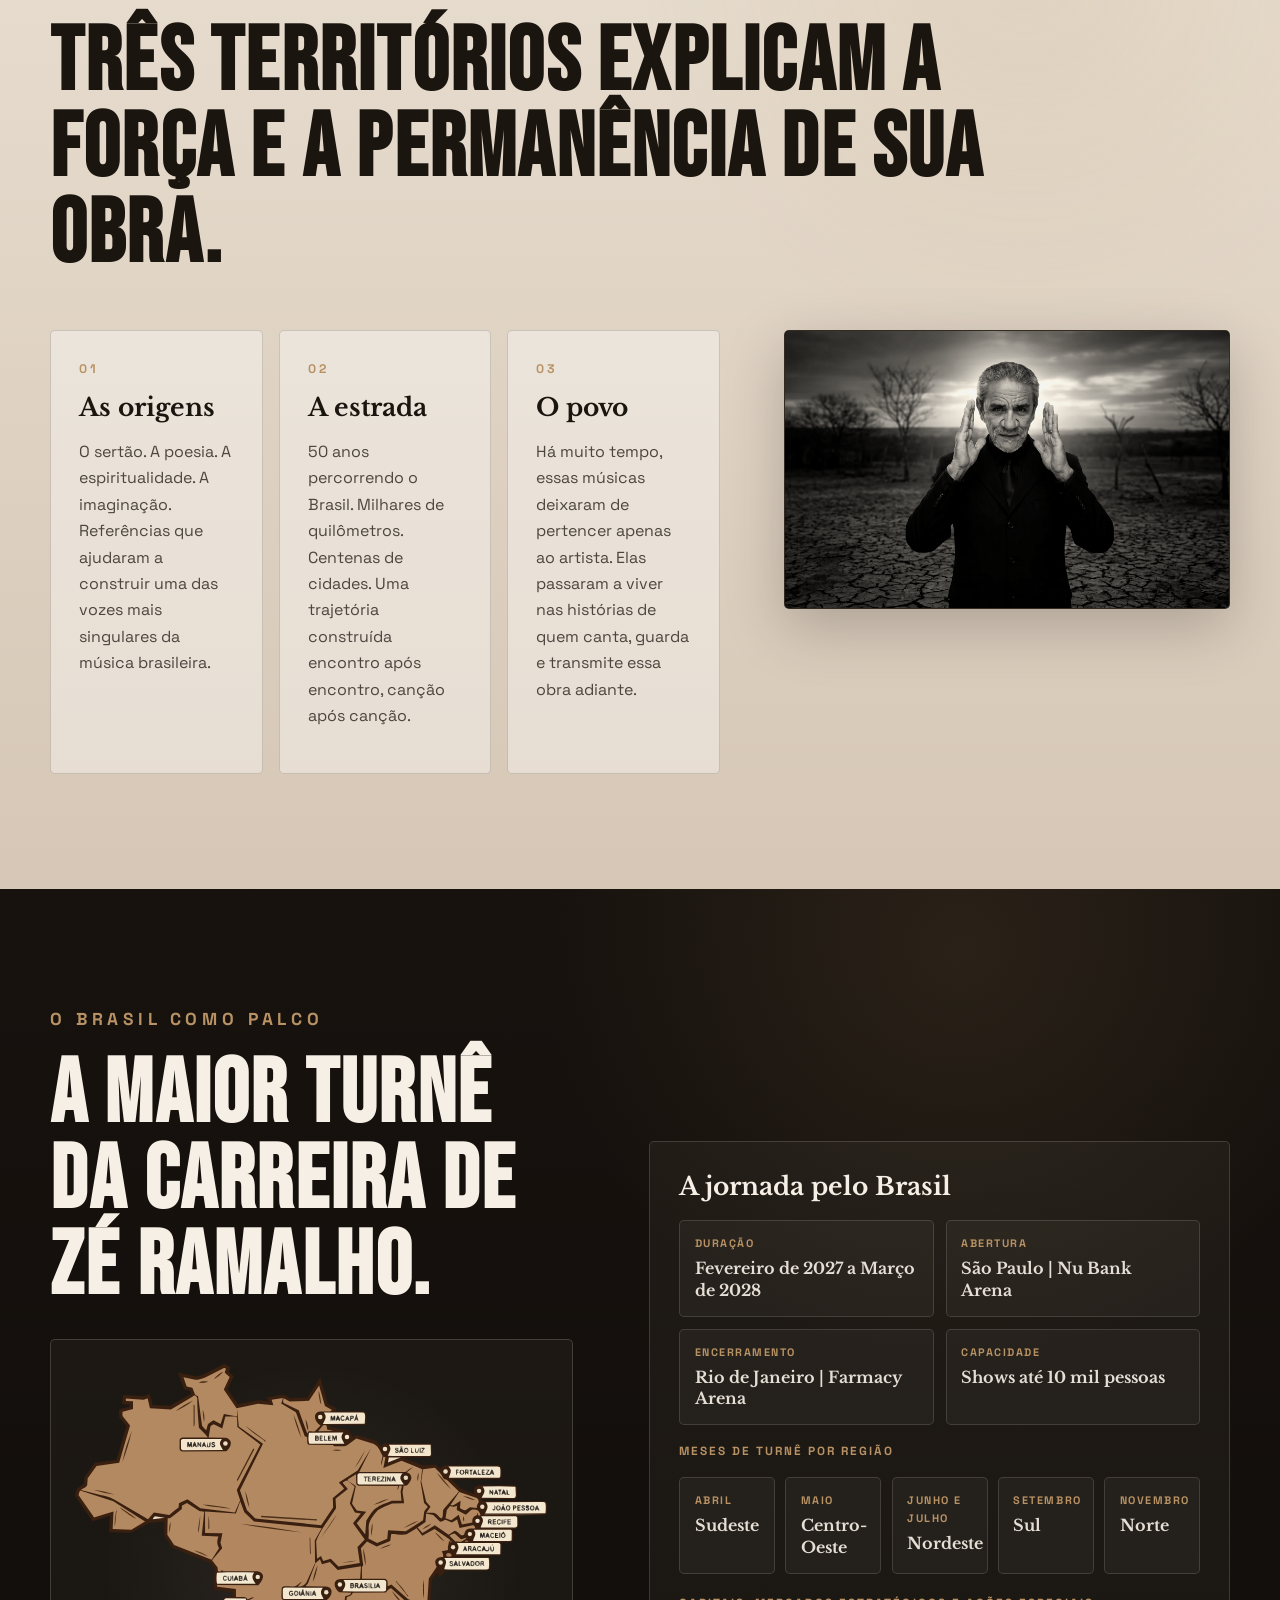
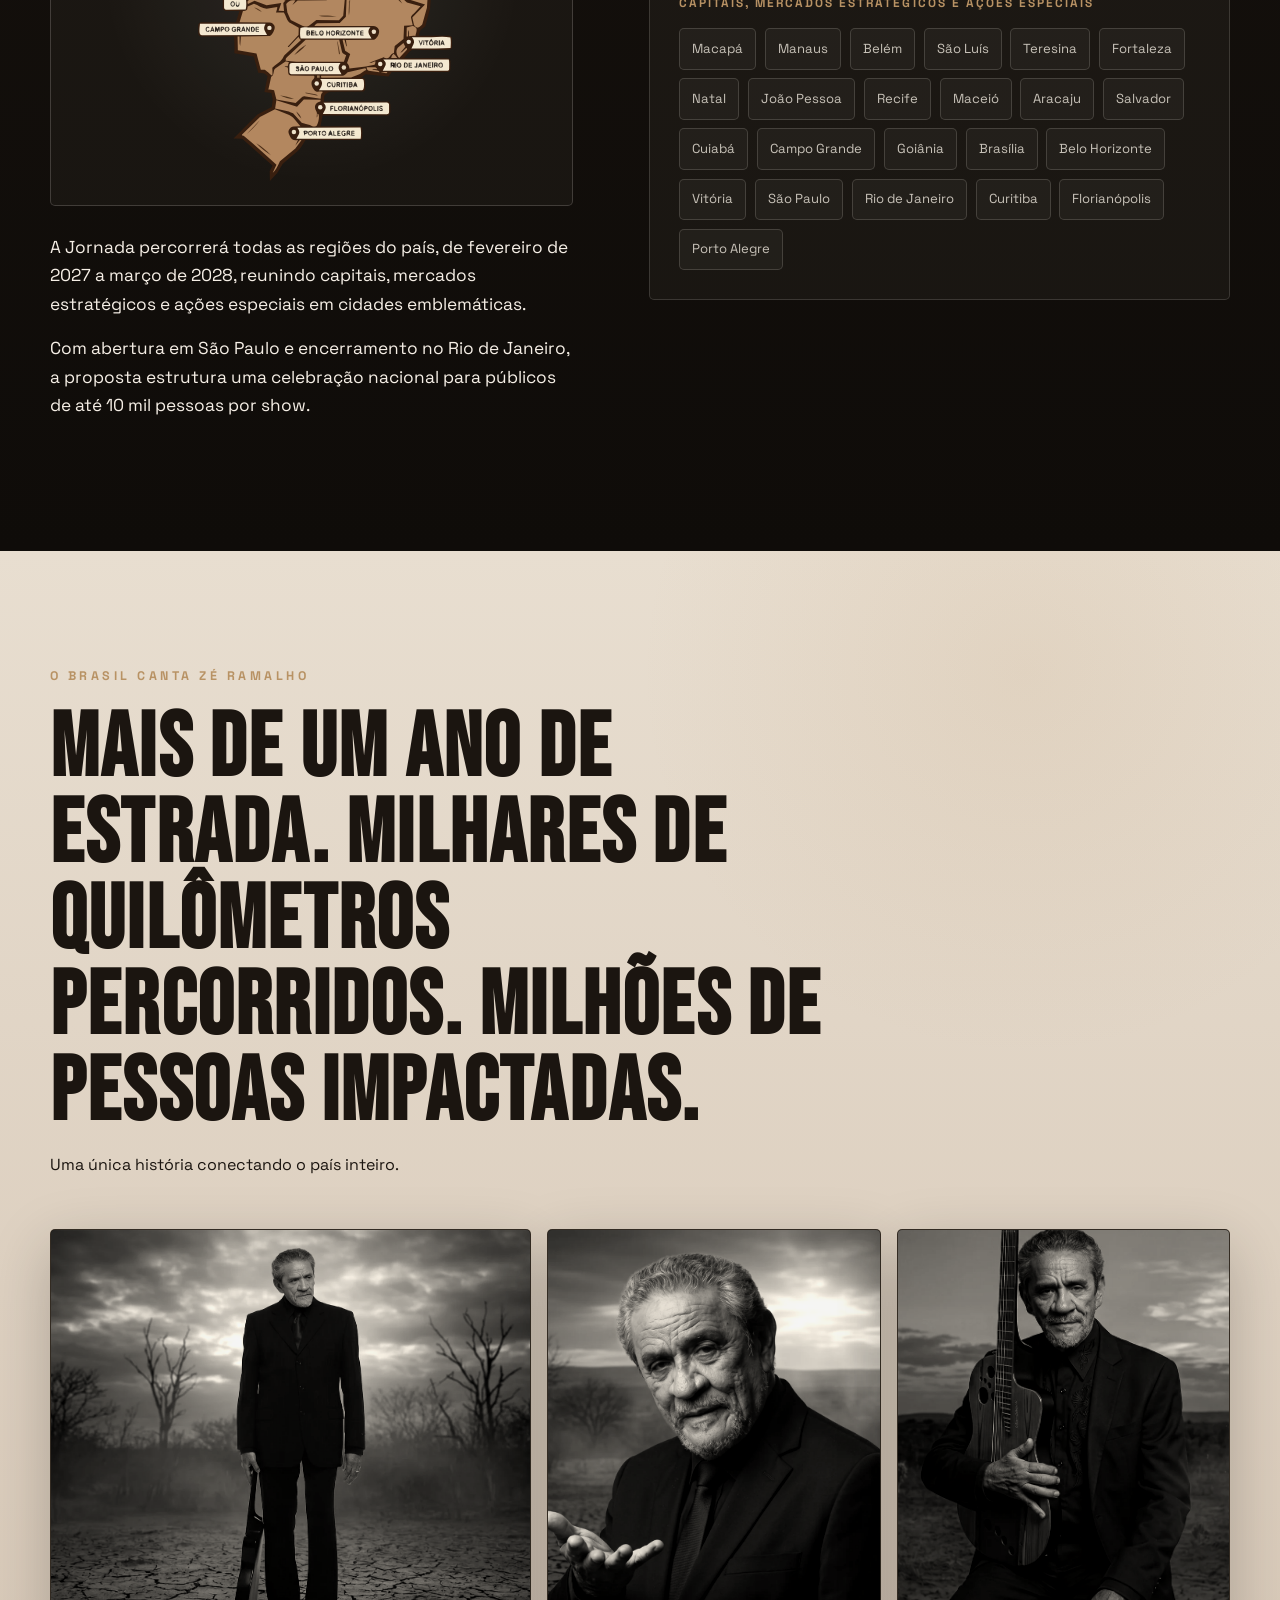
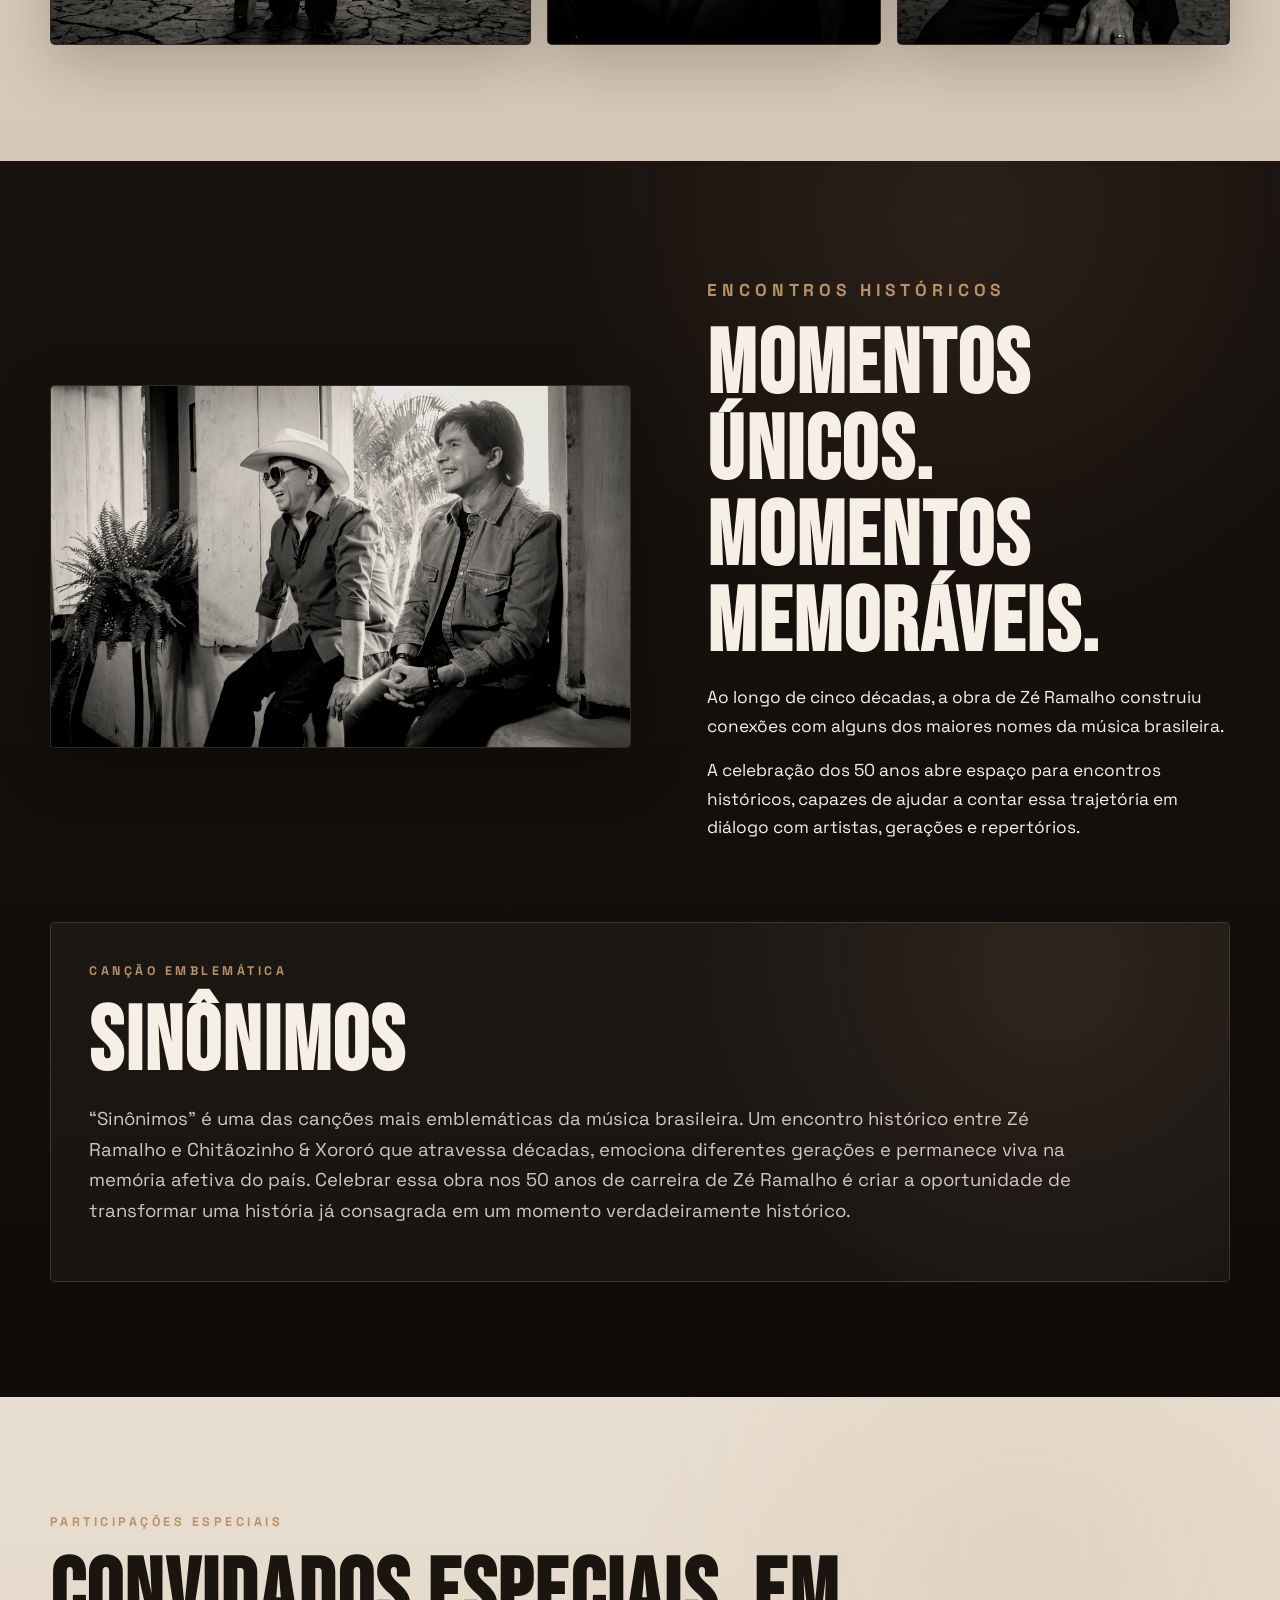
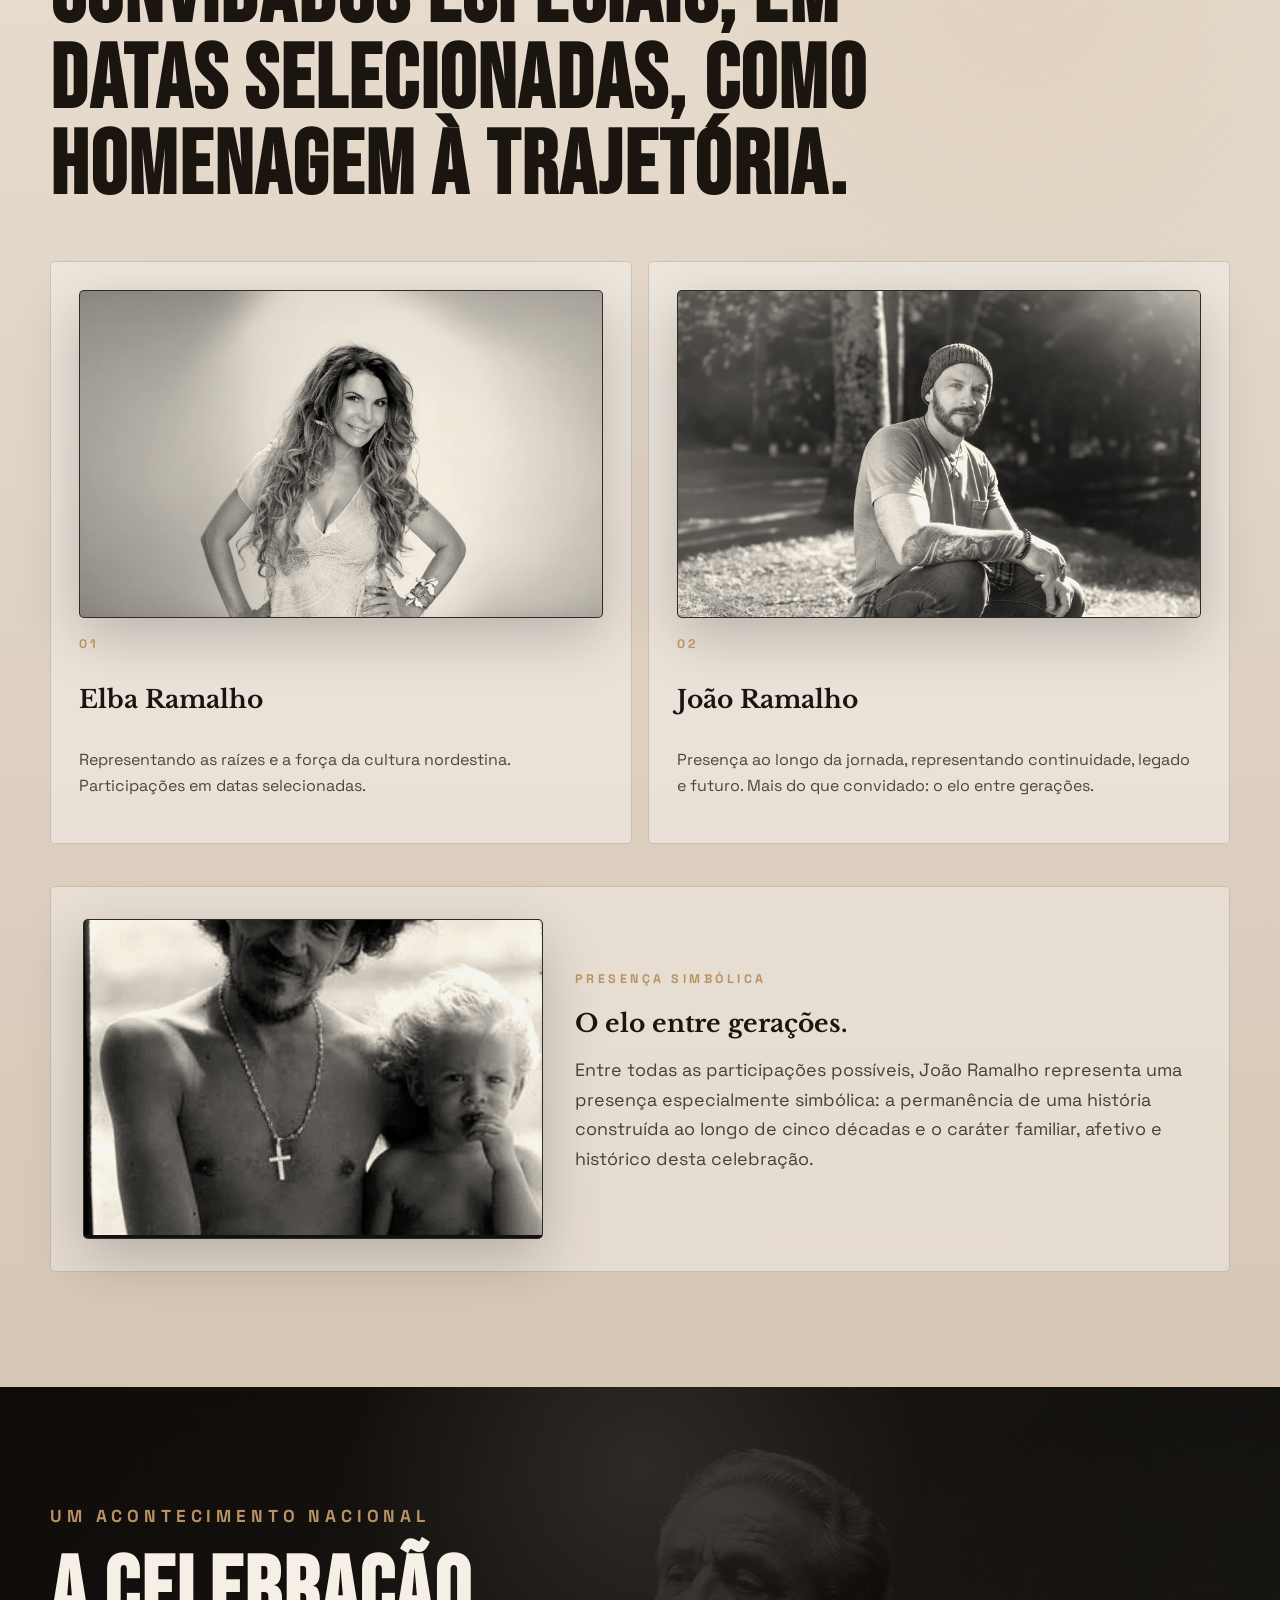
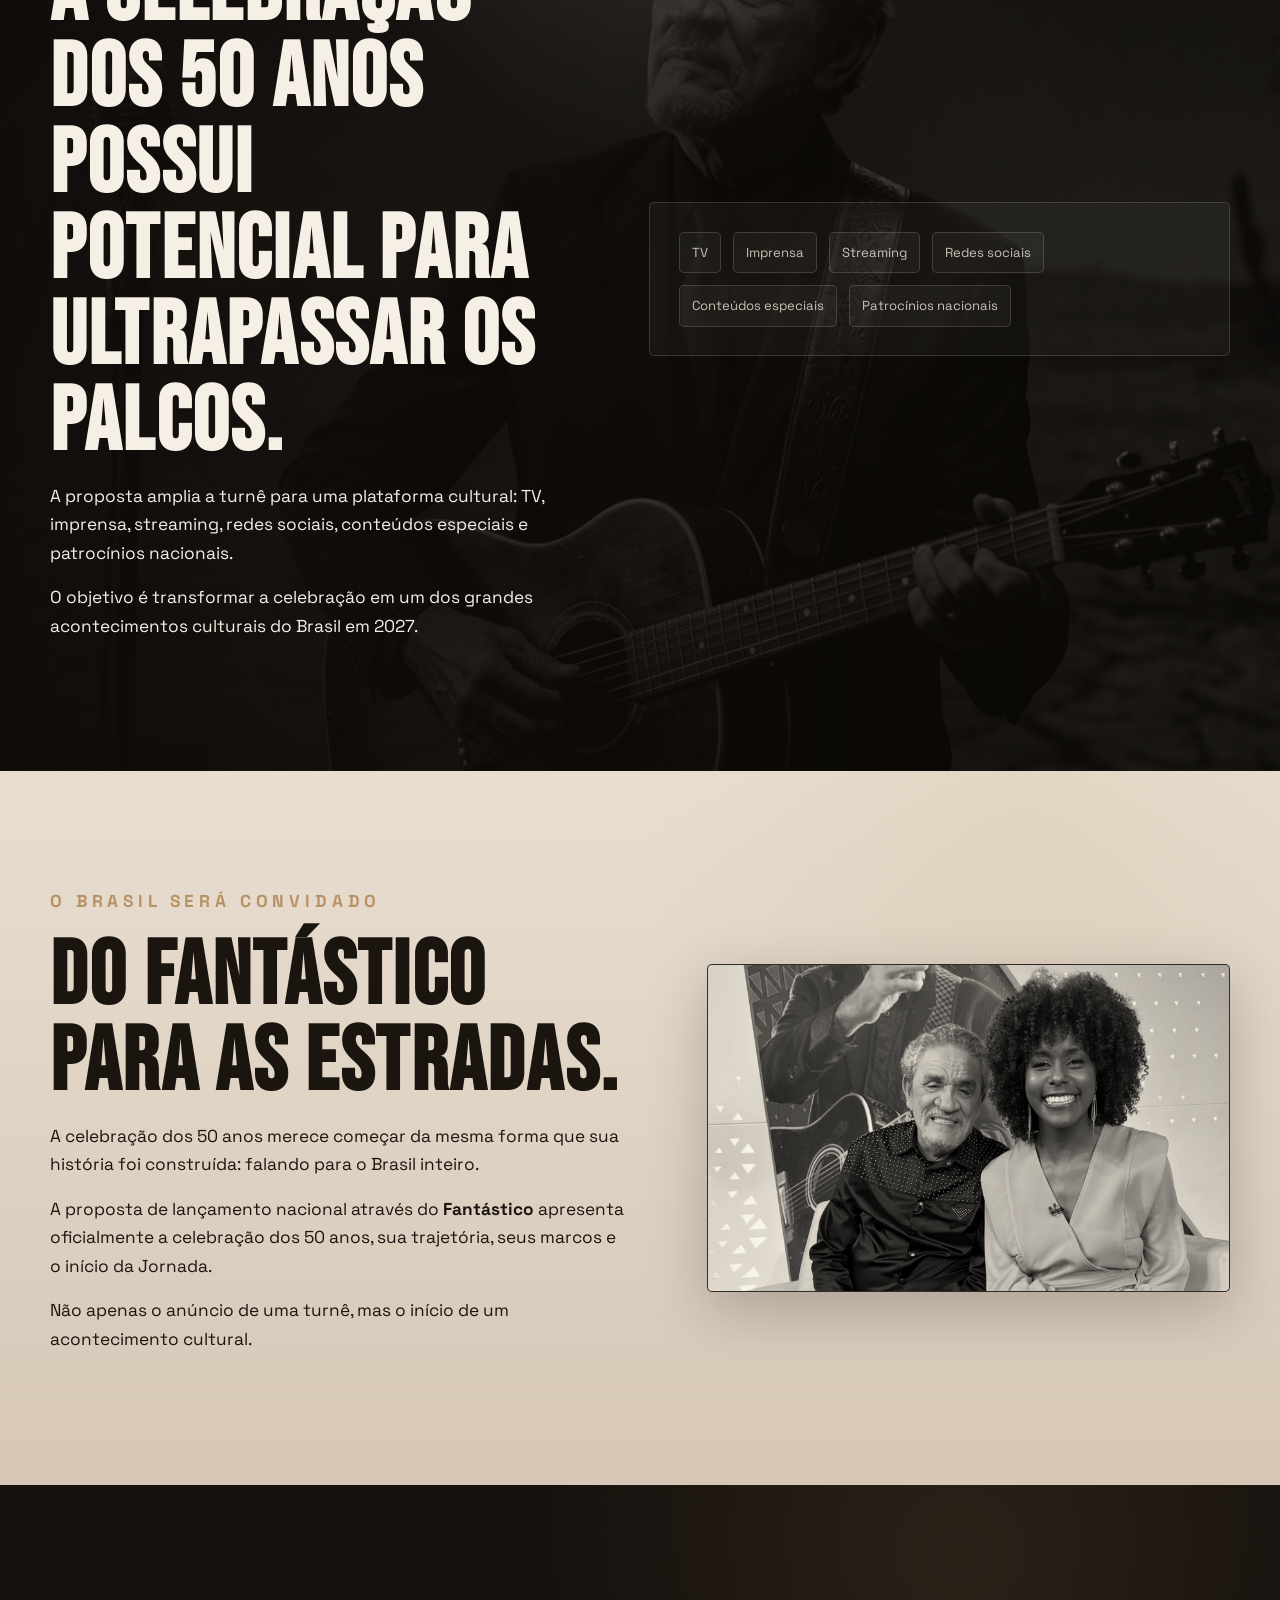
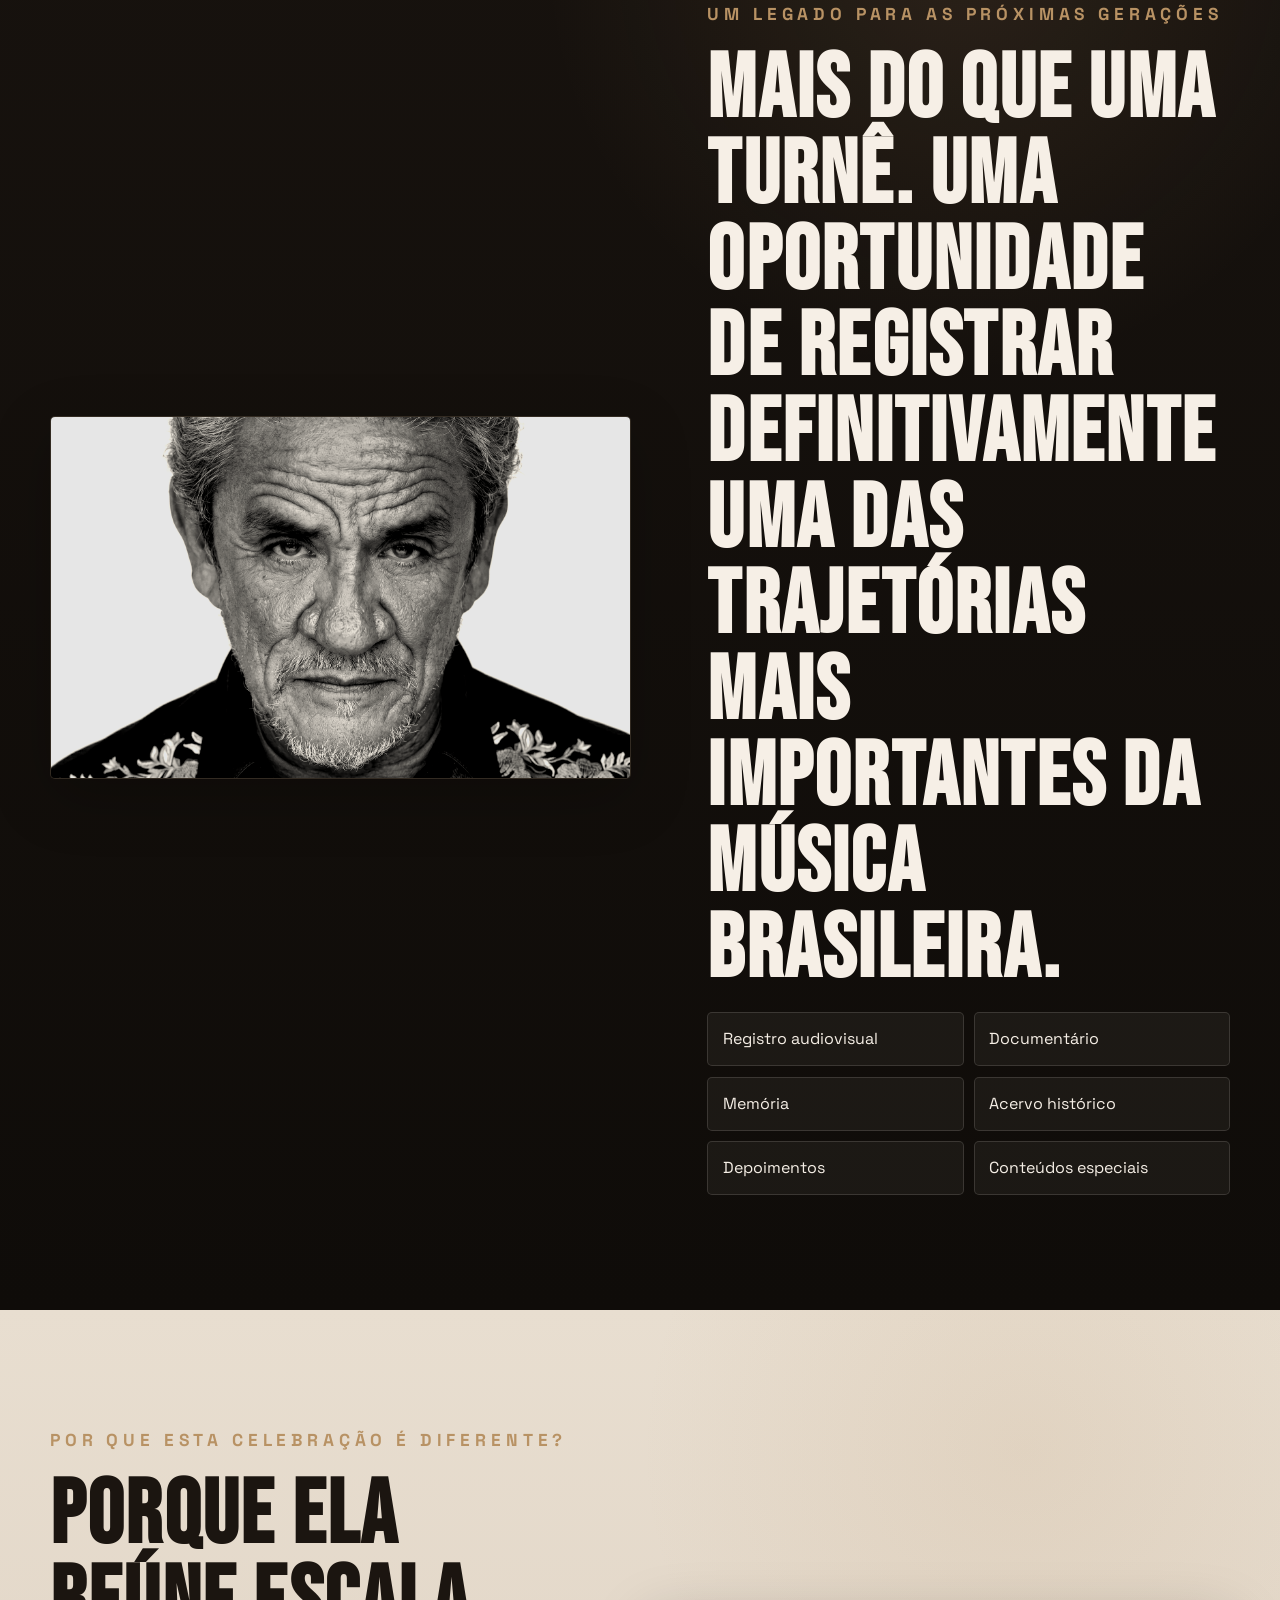
==== commit 79c1bf6f: "Add files via upload" ====
--- a/index.html
+++ b/index.html
@@ -114,14 +114,13 @@
           <h2>Não existe outro aniversário de 50 anos.</h2>
           <p>Não existe outra oportunidade de reunir público, imprensa, parceiros e mercado em torno de um marco dessa dimensão.</p>
           <p class="statement">Mais do que uma turnê. Uma oportunidade histórica.</p>
+
+          <figure class="photo-card moment-photo-placeholder reveal-media">
+            <img src="assets/img/foto-01.webp" alt="Zé Ramalho jovem com guitarra, imagem de arquivo." />
+          </figure>
         </div>
 
         <div class="moment-side reveal">
-          <div class="placeholder-card photo-placeholder">
-            <b>Foto futura</b>
-            <small>Imagem de apoio para o marco dos 50 anos</small>
-          </div>
-
           <div class="objective-grid">
             <article>
               <span>01</span>
@@ -170,10 +169,9 @@
           <p>Por isso nasce a Trilogia dos 50 anos: três capítulos, uma única história.</p>
         </div>
 
-        <div class="placeholder-card wide-placeholder trilogy-placeholder reveal">
-          <b>Foto futura</b>
-          <small>Imagem de apoio para a apresentação da Trilogia</small>
-        </div>
+        <figure class="photo-card wide-photo-card trilogy-photo reveal">
+          <img src="assets/img/foto-02.webp" alt="Zé Ramalho em apresentação, imagem de apoio para a Trilogia." />
+        </figure>
 
         <div class="phase-grid">
           <article class="phase-card reveal">
@@ -248,6 +246,11 @@
         <div class="copy-block reveal">
           <p class="eyebrow">O Brasil como palco</p>
           <h2>A maior turnê da carreira de Zé Ramalho.</h2>
+
+          <figure class="route-map-placeholder route-map-inline reveal-media">
+            <img src="assets/img/mapa-brasil.svg" alt="Mapa estilizado do Brasil com a rota da turnê." />
+          </figure>
+
           <p>A Jornada percorrerá todas as regiões do país, de fevereiro de 2027 a março de 2028, reunindo capitais, mercados estratégicos e ações especiais em cidades emblemáticas.</p>
           <p>Com abertura em São Paulo e encerramento no Rio de Janeiro, a proposta estrutura uma celebração nacional para públicos de até 10 mil pessoas por show.</p>
         </div>
@@ -260,11 +263,6 @@
             <article><span>Abertura</span><strong>São Paulo | Nu Bank Arena</strong></article>
             <article><span>Encerramento</span><strong>Rio de Janeiro | Farmacy Arena</strong></article>
             <article><span>Capacidade</span><strong>Shows até 10 mil pessoas</strong></article>
-          </div>
-
-          <div class="route-map-placeholder placeholder-card">
-            <b>Mapa do Brasil estilizado</b>
-            <small>Área reservada para o mapa da turnê</small>
           </div>
 
           <div class="region-calendar">
@@ -305,7 +303,7 @@
     <section class="section-dark" id="encontros">
       <div class="container two-col">
         <figure class="photo-card reveal">
-          <img src="assets/img/half_guitar_stage.webp" alt="Retrato de Zé Ramalho com o braço do violão em primeiro plano." />
+          <img src="assets/img/foto-03.webp" alt="Encontro musical de Chitãozinho & Xororó, referência para a seção Sinônimos." />
         </figure>
 
         <div class="copy-block reveal">
@@ -332,20 +330,18 @@
 
         <div class="guest-grid">
           <article class="guest-card reveal">
-            <div class="placeholder-card guest-photo-placeholder">
-              <b>Foto futura</b>
-              <small>Elba Ramalho</small>
-            </div>
+            <figure class="photo-card guest-photo guest-photo-placeholder">
+              <img src="assets/img/foto-04-elba.webp" alt="Elba Ramalho." />
+            </figure>
             <span>01</span>
             <h3>Elba Ramalho</h3>
             <p>Representando as raízes e a força da cultura nordestina. Participações em datas selecionadas.</p>
           </article>
 
           <article class="guest-card reveal">
-            <div class="placeholder-card guest-photo-placeholder">
-              <b>Foto futura</b>
-              <small>João Ramalho</small>
-            </div>
+            <figure class="photo-card guest-photo guest-photo-placeholder">
+              <img src="assets/img/foto-05-joao.webp" alt="João Ramalho." />
+            </figure>
             <span>02</span>
             <h3>João Ramalho</h3>
             <p>Presença ao longo da jornada, representando continuidade, legado e futuro. Mais do que convidado: o elo entre gerações.</p>
@@ -353,10 +349,9 @@
         </div>
 
         <div class="guest-highlight reveal">
-          <div class="placeholder-card guest-feature-placeholder">
-            <b>Foto futura</b>
-            <small>João Ramalho em destaque</small>
-          </div>
+          <figure class="photo-card guest-feature-placeholder">
+            <img src="assets/img/foto-06-elo.webp" alt="Zé Ramalho com João Ramalho, imagem de memória familiar." />
+          </figure>
           <div class="guest-highlight-copy">
             <p class="eyebrow">Presença simbólica</p>
             <h3>O elo entre gerações.</h3>
@@ -397,7 +392,7 @@
         </div>
 
         <figure class="photo-card reveal">
-          <img src="assets/img/stage_mic.webp" alt="Zé Ramalho em performance com violão e microfone." />
+          <img src="assets/img/foto-07-fantastico.webp" alt="Zé Ramalho em participação televisiva." />
         </figure>
       </div>
     </section>
@@ -446,10 +441,9 @@
       </div>
 
       <div class="container celebration-highlight reveal">
-        <div class="placeholder-card celebration-photo-placeholder">
-          <b>Foto futura</b>
-          <small>Imagem de destaque para o fechamento estratégico</small>
-        </div>
+        <figure class="photo-card celebration-photo-placeholder">
+          <img src="assets/img/foto-08-celebracao.webp" alt="Retrato de Zé Ramalho para destaque da celebração." />
+        </figure>
         <div>
           <p class="eyebrow">Síntese do projeto</p>
           <h3>A maior celebração da carreira de Zé Ramalho.</h3>
--- a/styles.css
+++ b/styles.css
@@ -1211,3 +1211,107 @@
     min-height: 220px;
   }
 }
+
+
+/* V13: reposicionamento de placeholders solicitados pelo cliente */
+.moment-photo-placeholder {
+  margin-top: clamp(1.5rem, 3vw, 2rem);
+}
+
+.route-map-inline {
+  margin: clamp(1.3rem, 3vw, 1.8rem) 0 clamp(1.25rem, 3vw, 1.7rem);
+  min-height: 340px;
+}
+
+@media (max-width: 840px) {
+  .route-map-inline {
+    min-height: 260px;
+  }
+}
+
+
+/* V14: fotos finais recebidas do cliente */
+.reveal-media {
+  overflow: hidden;
+}
+
+.wide-photo-card {
+  margin-bottom: clamp(1.5rem, 4vw, 2.4rem);
+}
+
+.wide-photo-card img {
+  aspect-ratio: 21 / 8;
+  object-fit: cover;
+  object-position: center center;
+}
+
+.moment-photo-placeholder {
+  margin-top: clamp(1.5rem, 3vw, 2rem);
+}
+
+.moment-photo-placeholder img {
+  aspect-ratio: 16 / 9;
+  object-fit: cover;
+  object-position: center center;
+}
+
+.route-map-inline {
+  margin: clamp(1.3rem, 3vw, 1.8rem) 0 clamp(1.25rem, 3vw, 1.7rem);
+  min-height: auto;
+  border: 1px solid rgba(246,239,230,.18);
+  border-radius: var(--radius);
+  background:
+    radial-gradient(circle at 50% 50%, rgba(246,239,230,.08), transparent 60%),
+    rgba(246,239,230,.035);
+  padding: clamp(1rem, 2.4vw, 1.5rem);
+  overflow: hidden;
+}
+
+.route-map-inline img {
+  width: 100%;
+  height: auto;
+  max-height: 430px;
+  object-fit: contain;
+  filter: none !important;
+}
+
+.guest-photo {
+  margin: 0;
+}
+
+.guest-photo img,
+.guest-feature-placeholder img,
+.celebration-photo-placeholder img {
+  width: 100%;
+  height: 100%;
+  object-fit: cover;
+}
+
+.guest-photo-placeholder img {
+  aspect-ratio: 16 / 10;
+  object-position: center center;
+}
+
+.guest-feature-placeholder img {
+  aspect-ratio: 16 / 11;
+  object-position: center center;
+}
+
+.celebration-photo-placeholder img {
+  aspect-ratio: 16 / 11;
+  object-position: center center;
+}
+
+.launch-section .photo-card img {
+  object-position: center center;
+}
+
+@media (max-width: 840px) {
+  .wide-photo-card img {
+    aspect-ratio: 16 / 9;
+  }
+
+  .route-map-inline img {
+    max-height: none;
+  }
+}
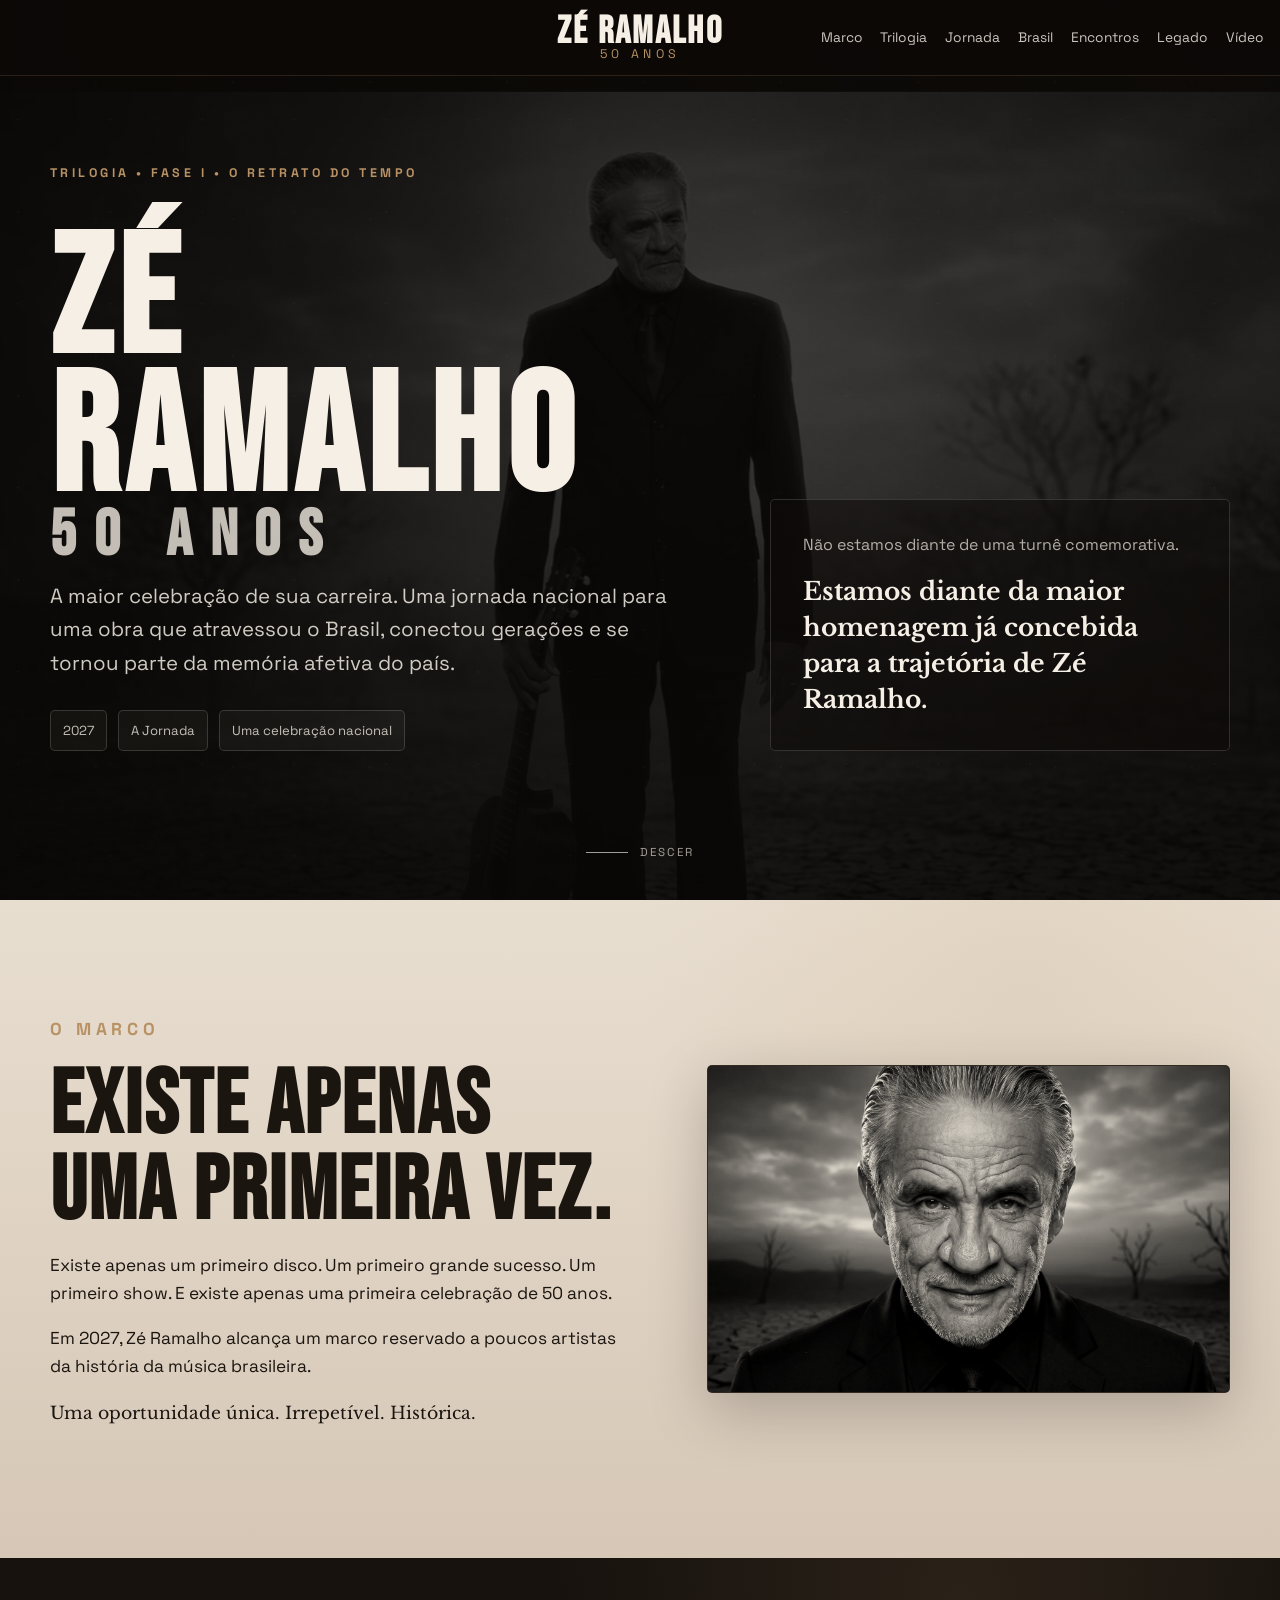
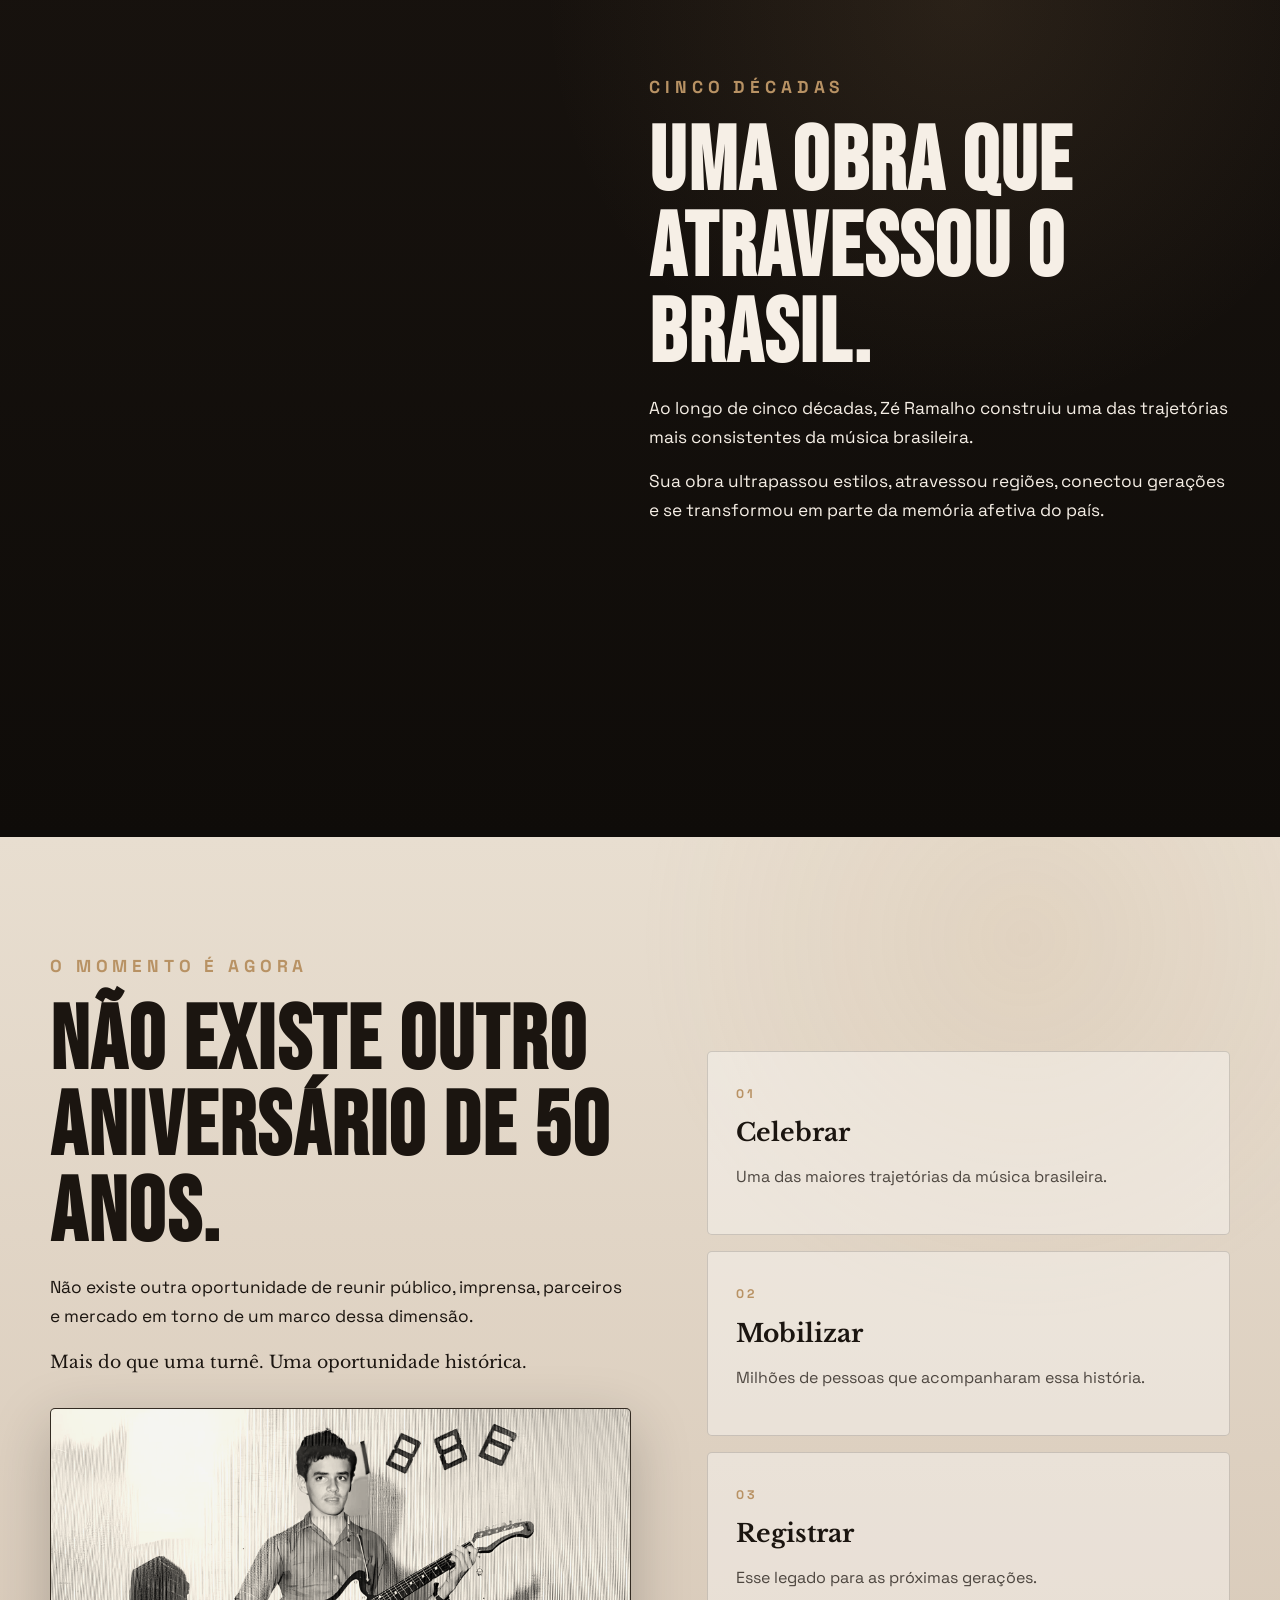
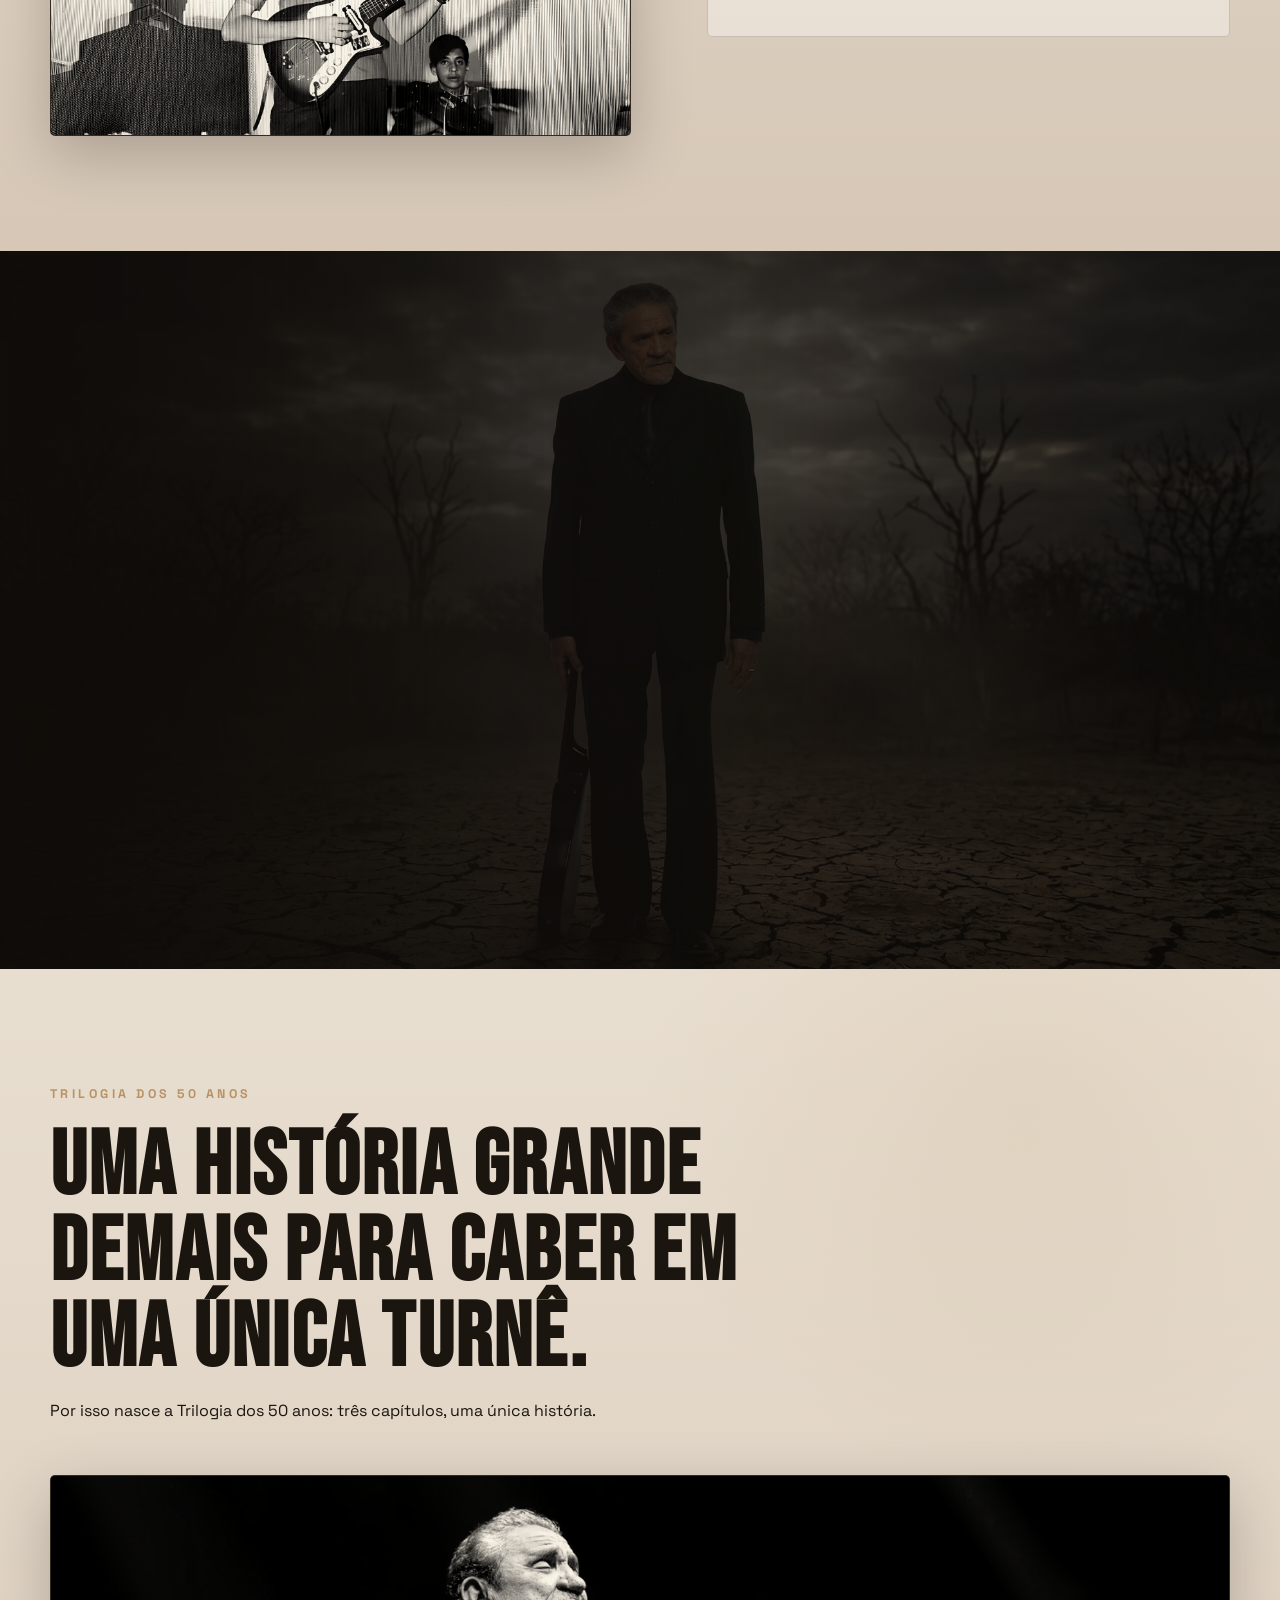
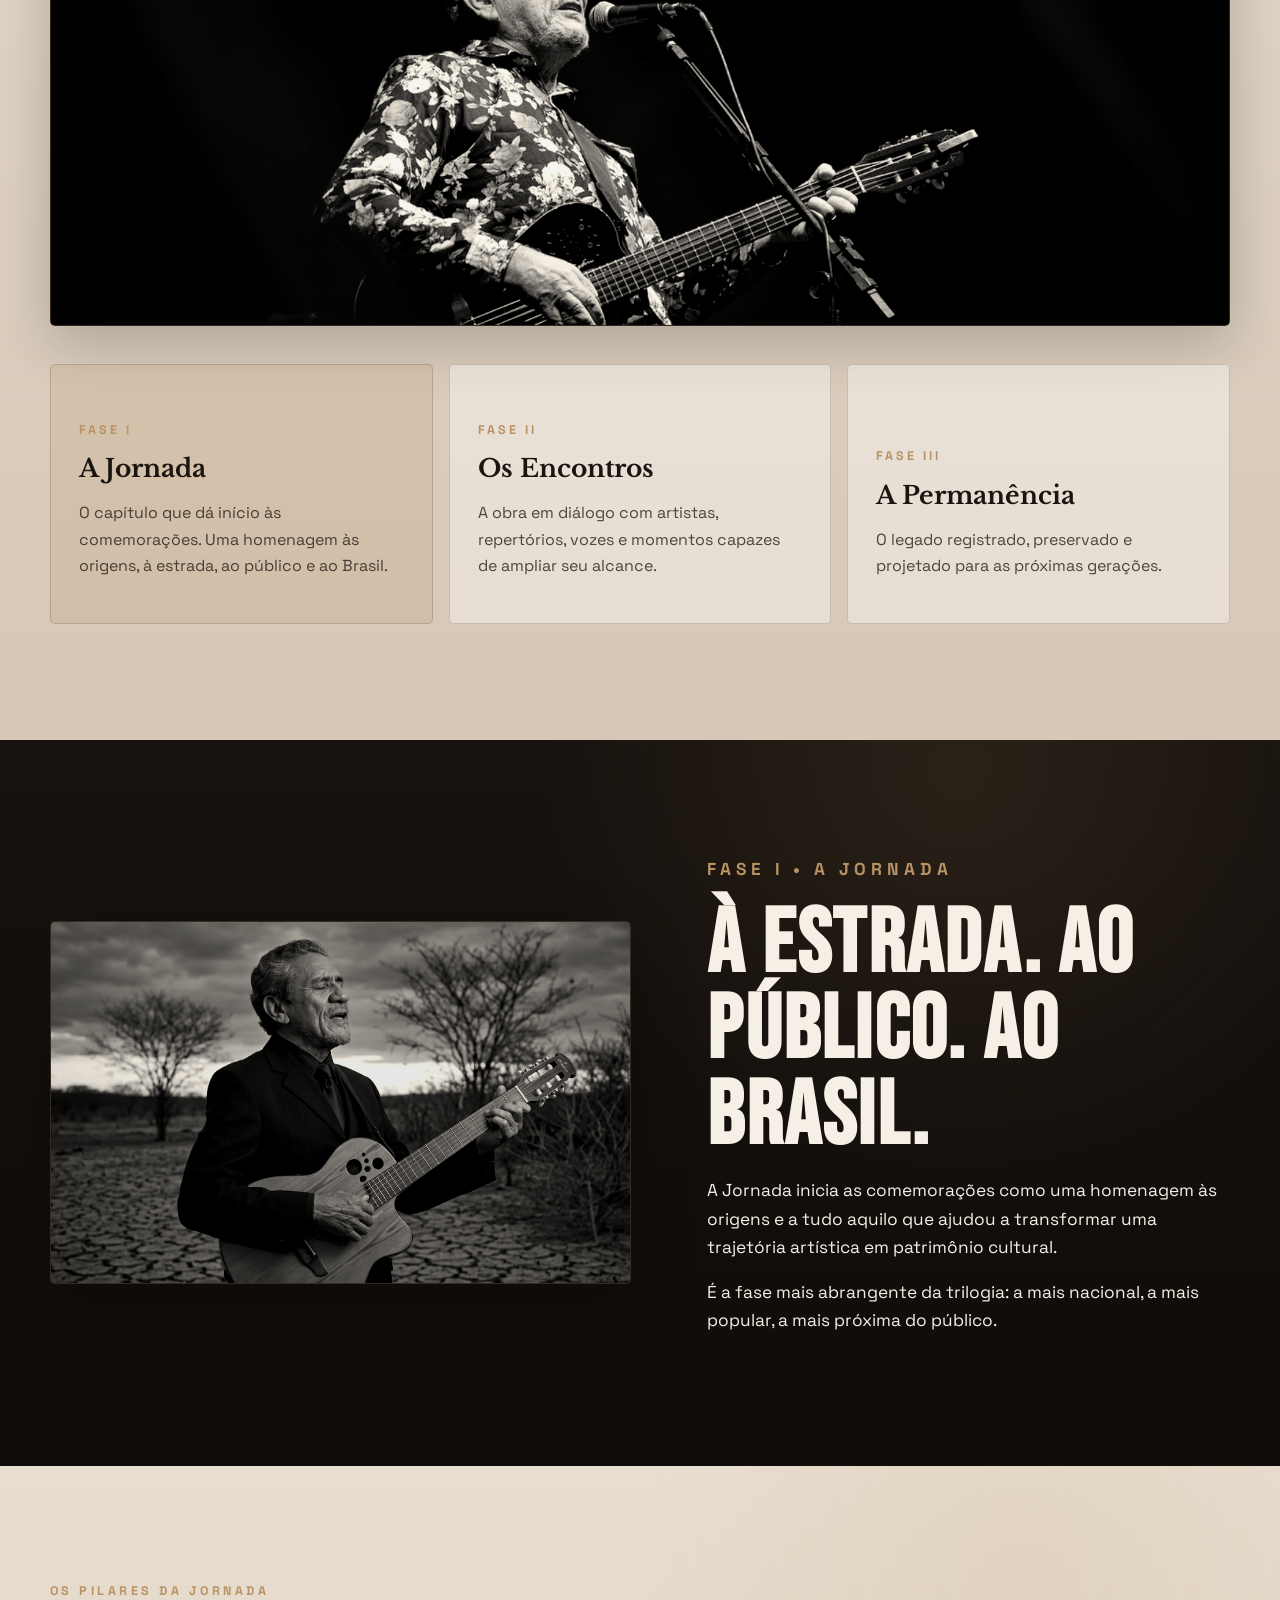
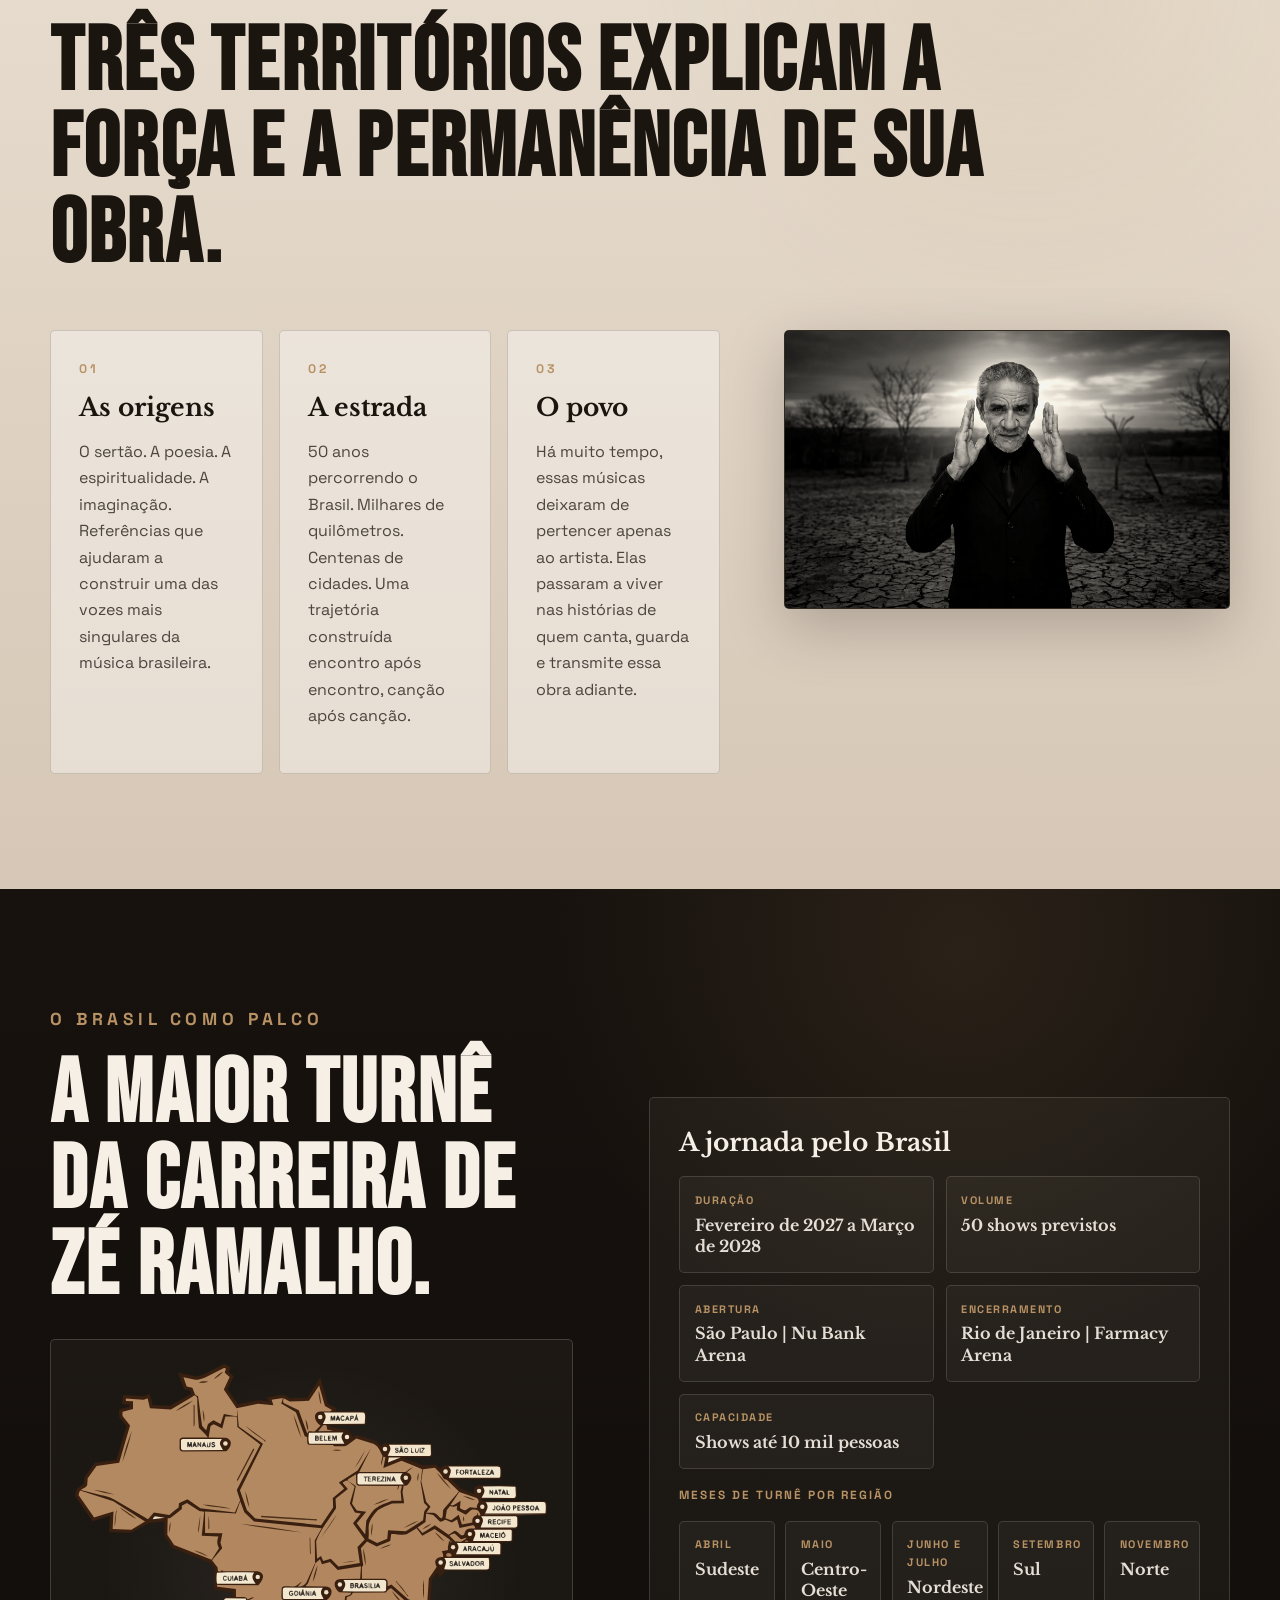
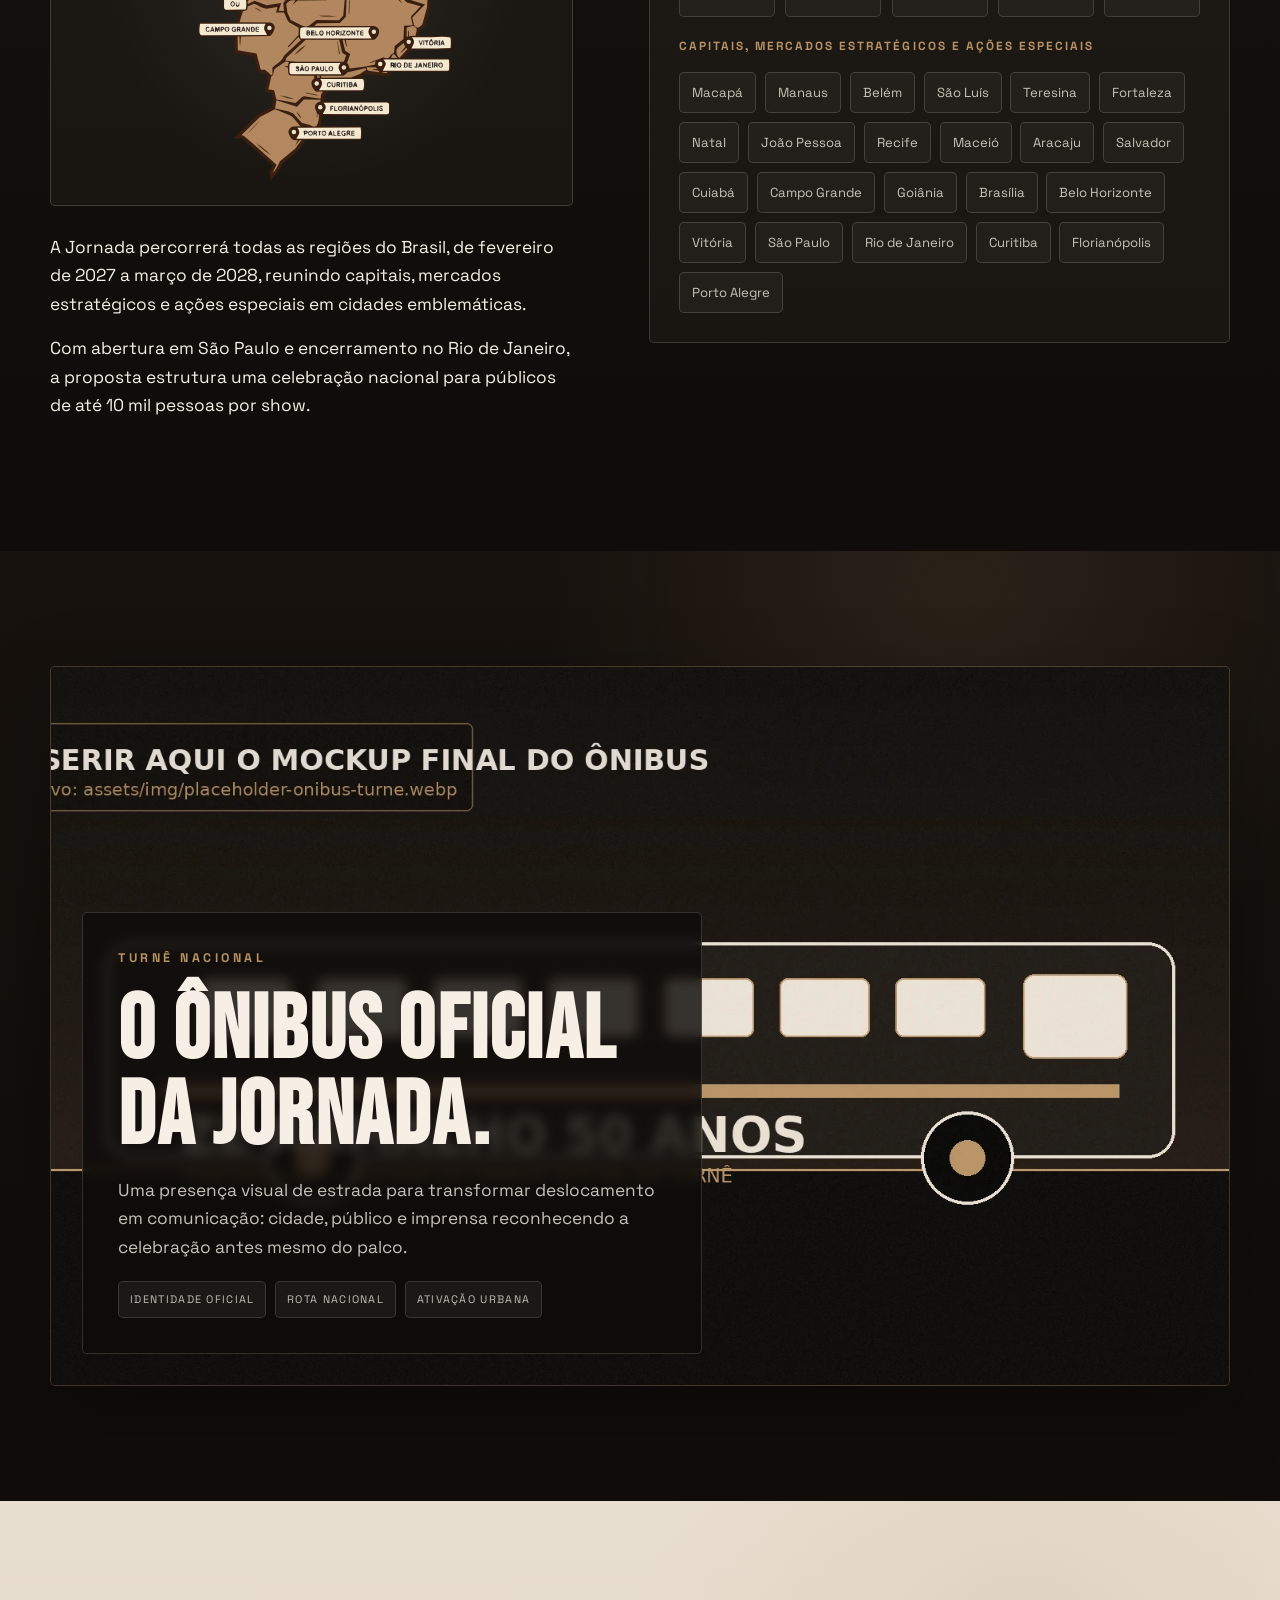
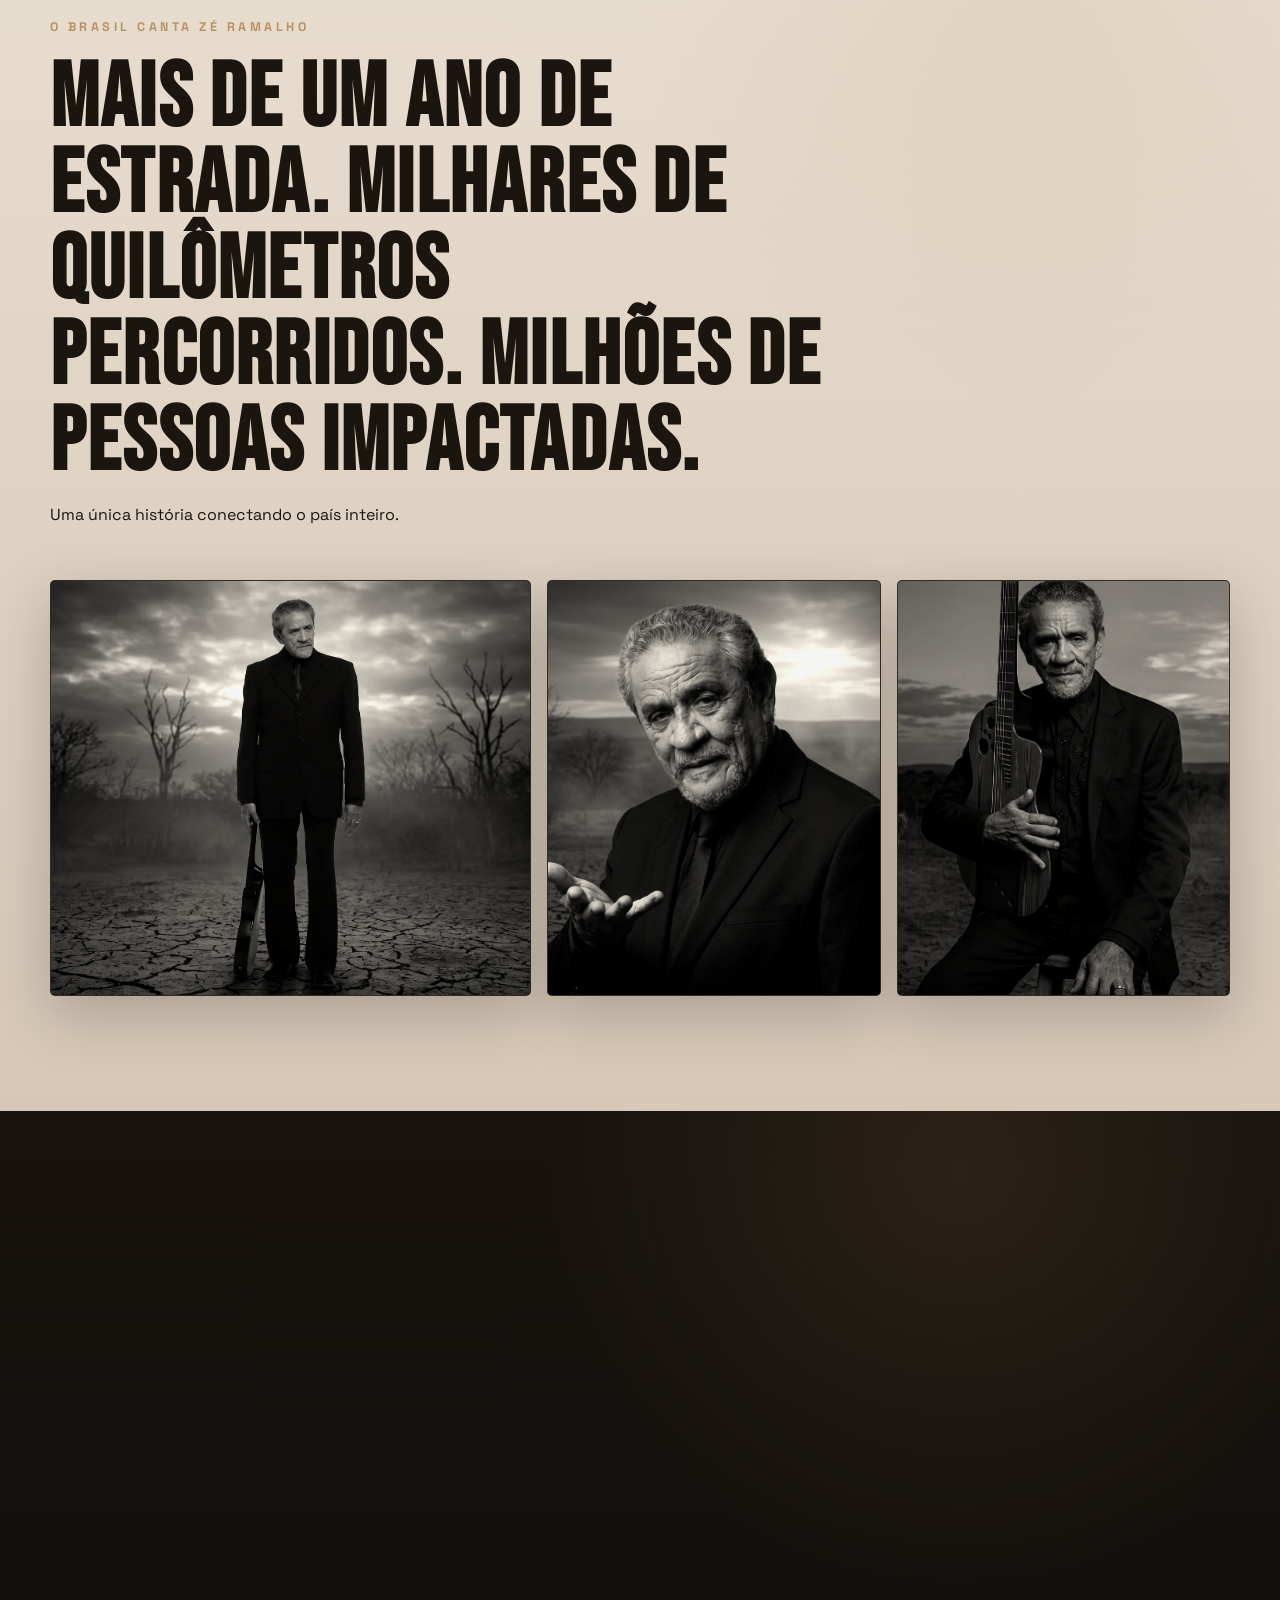
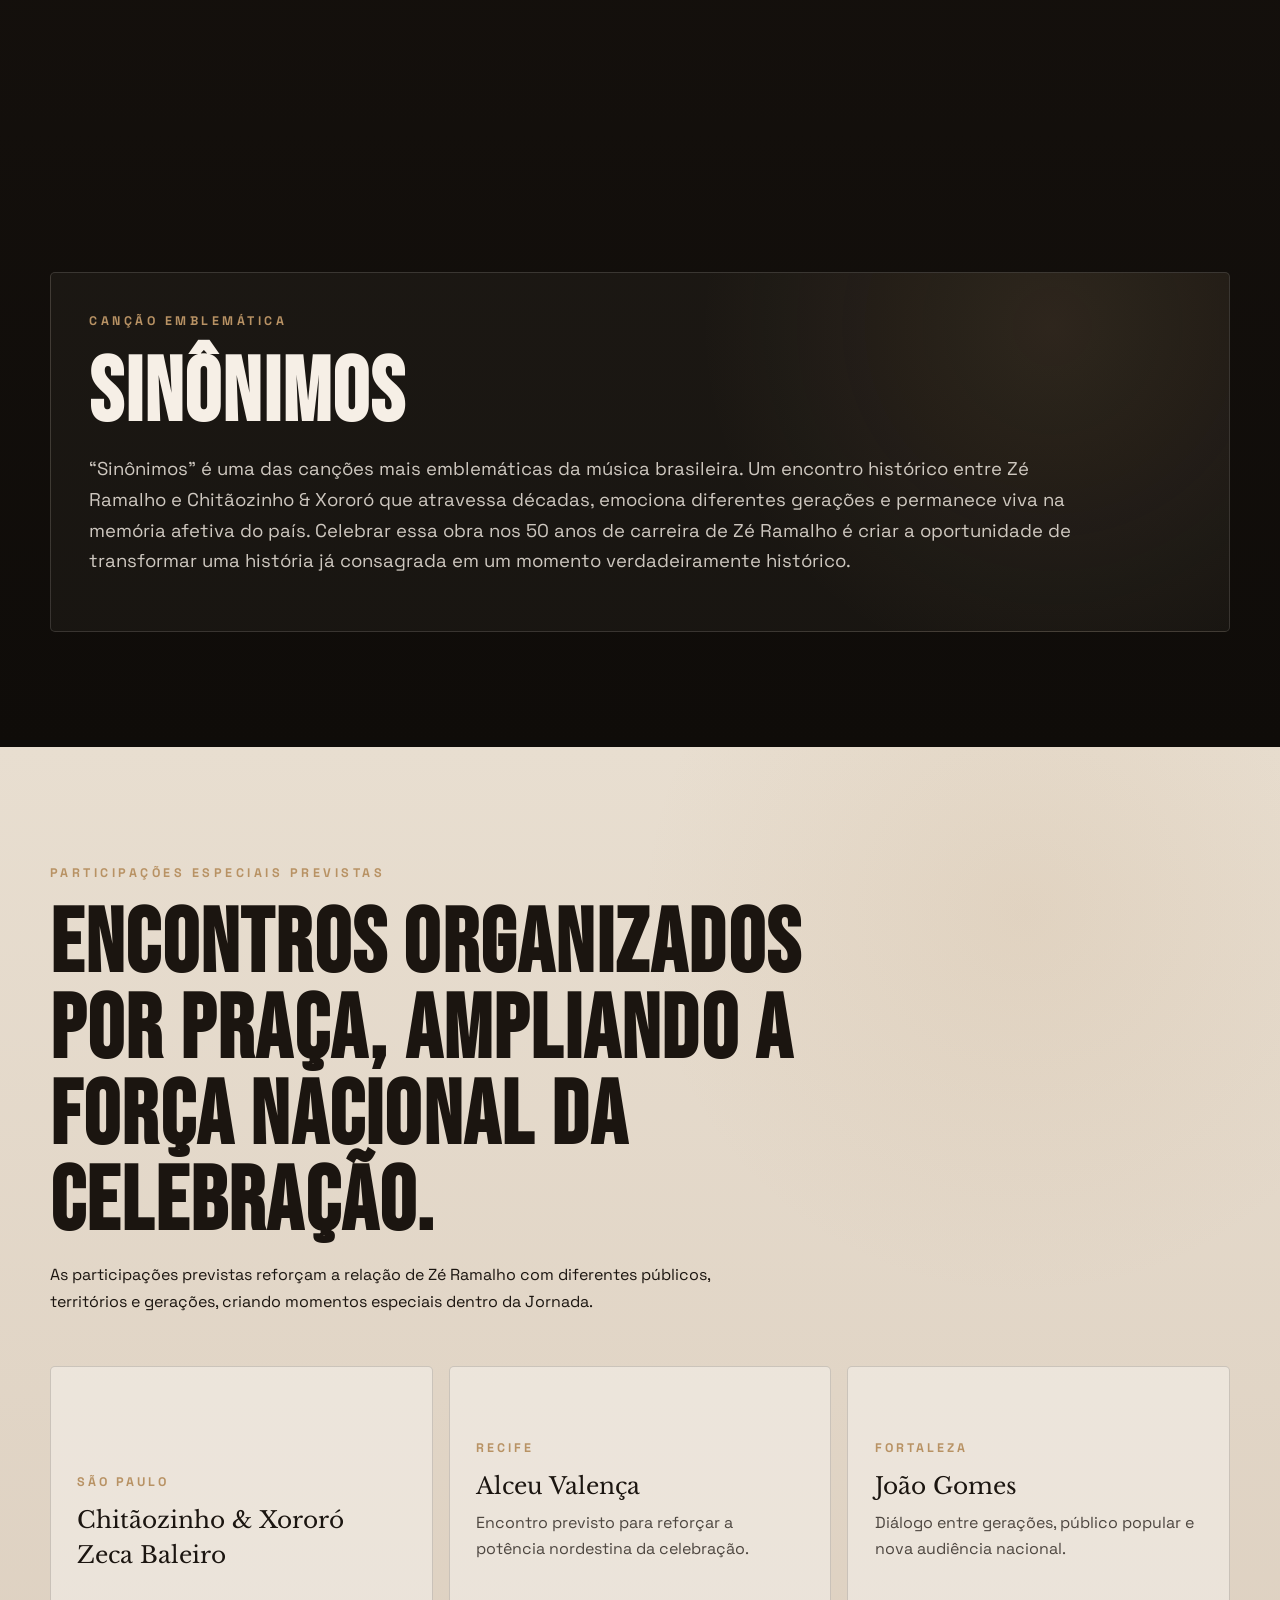
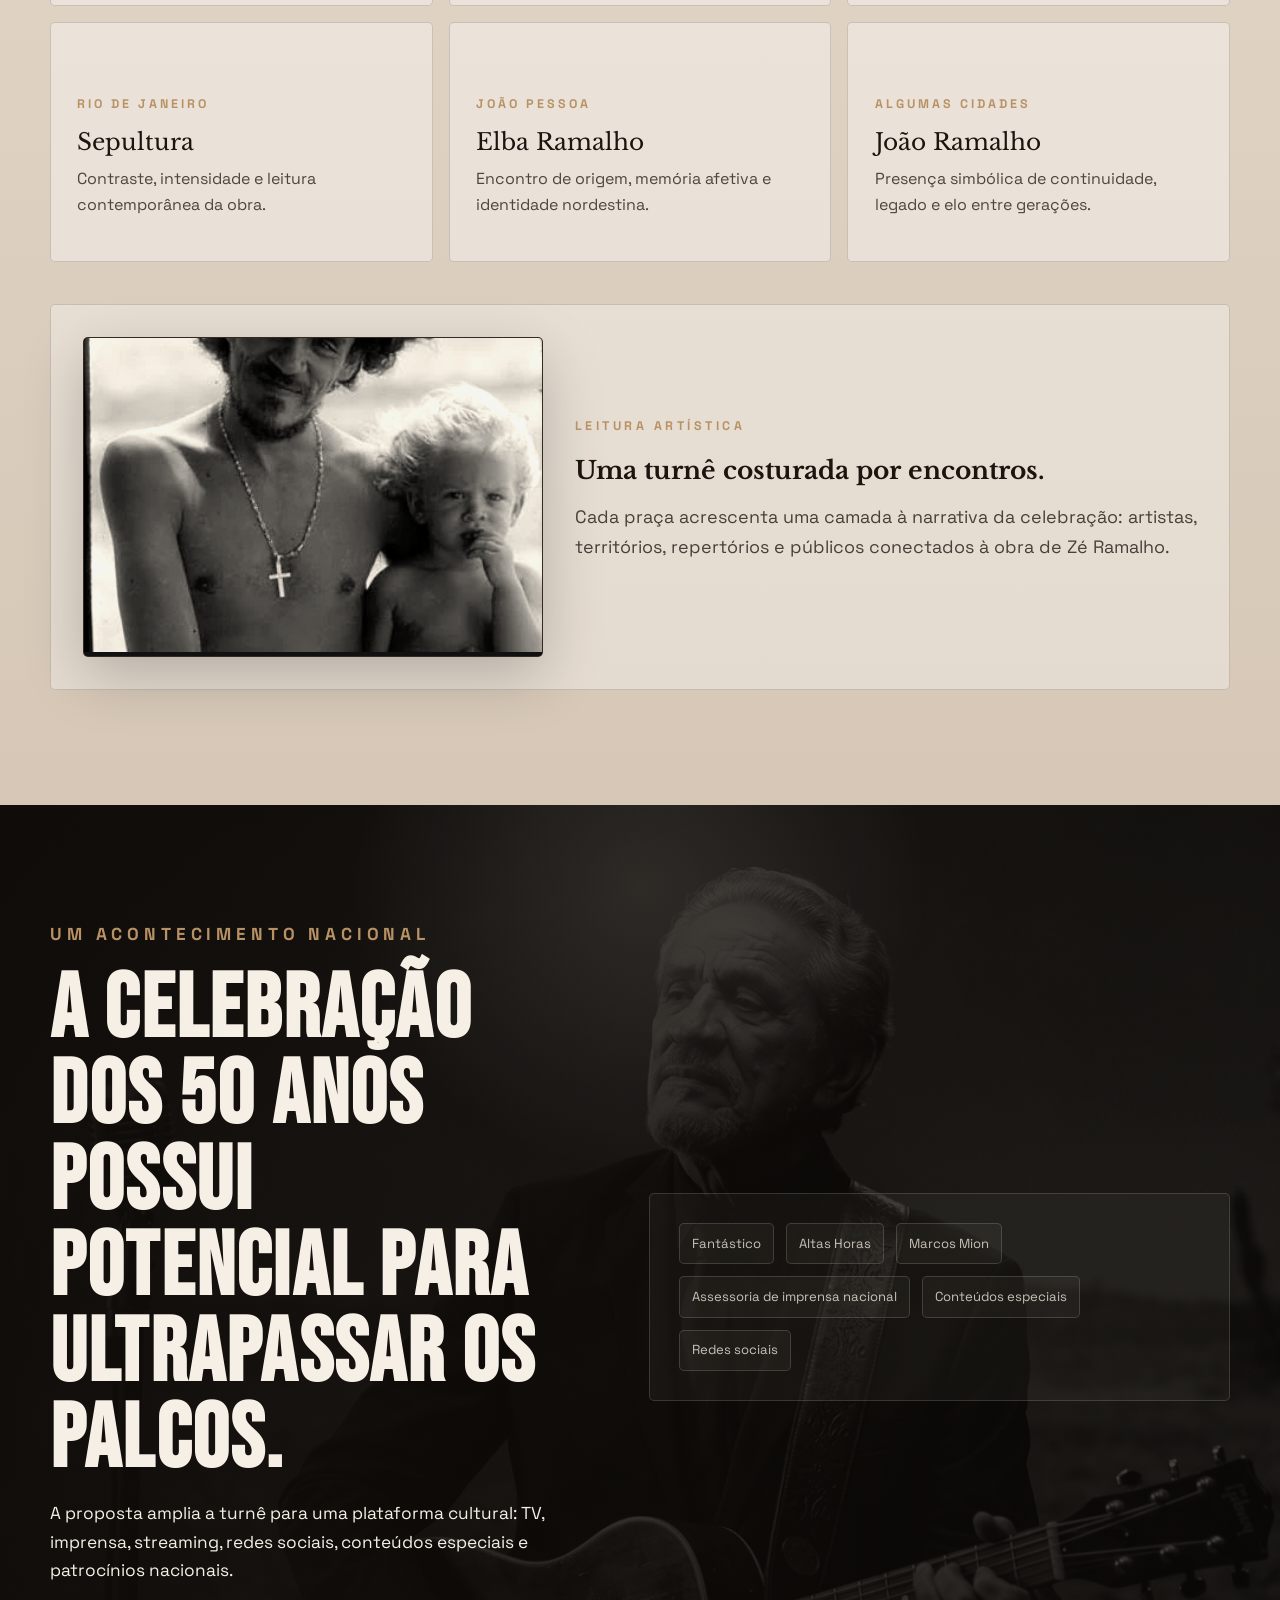
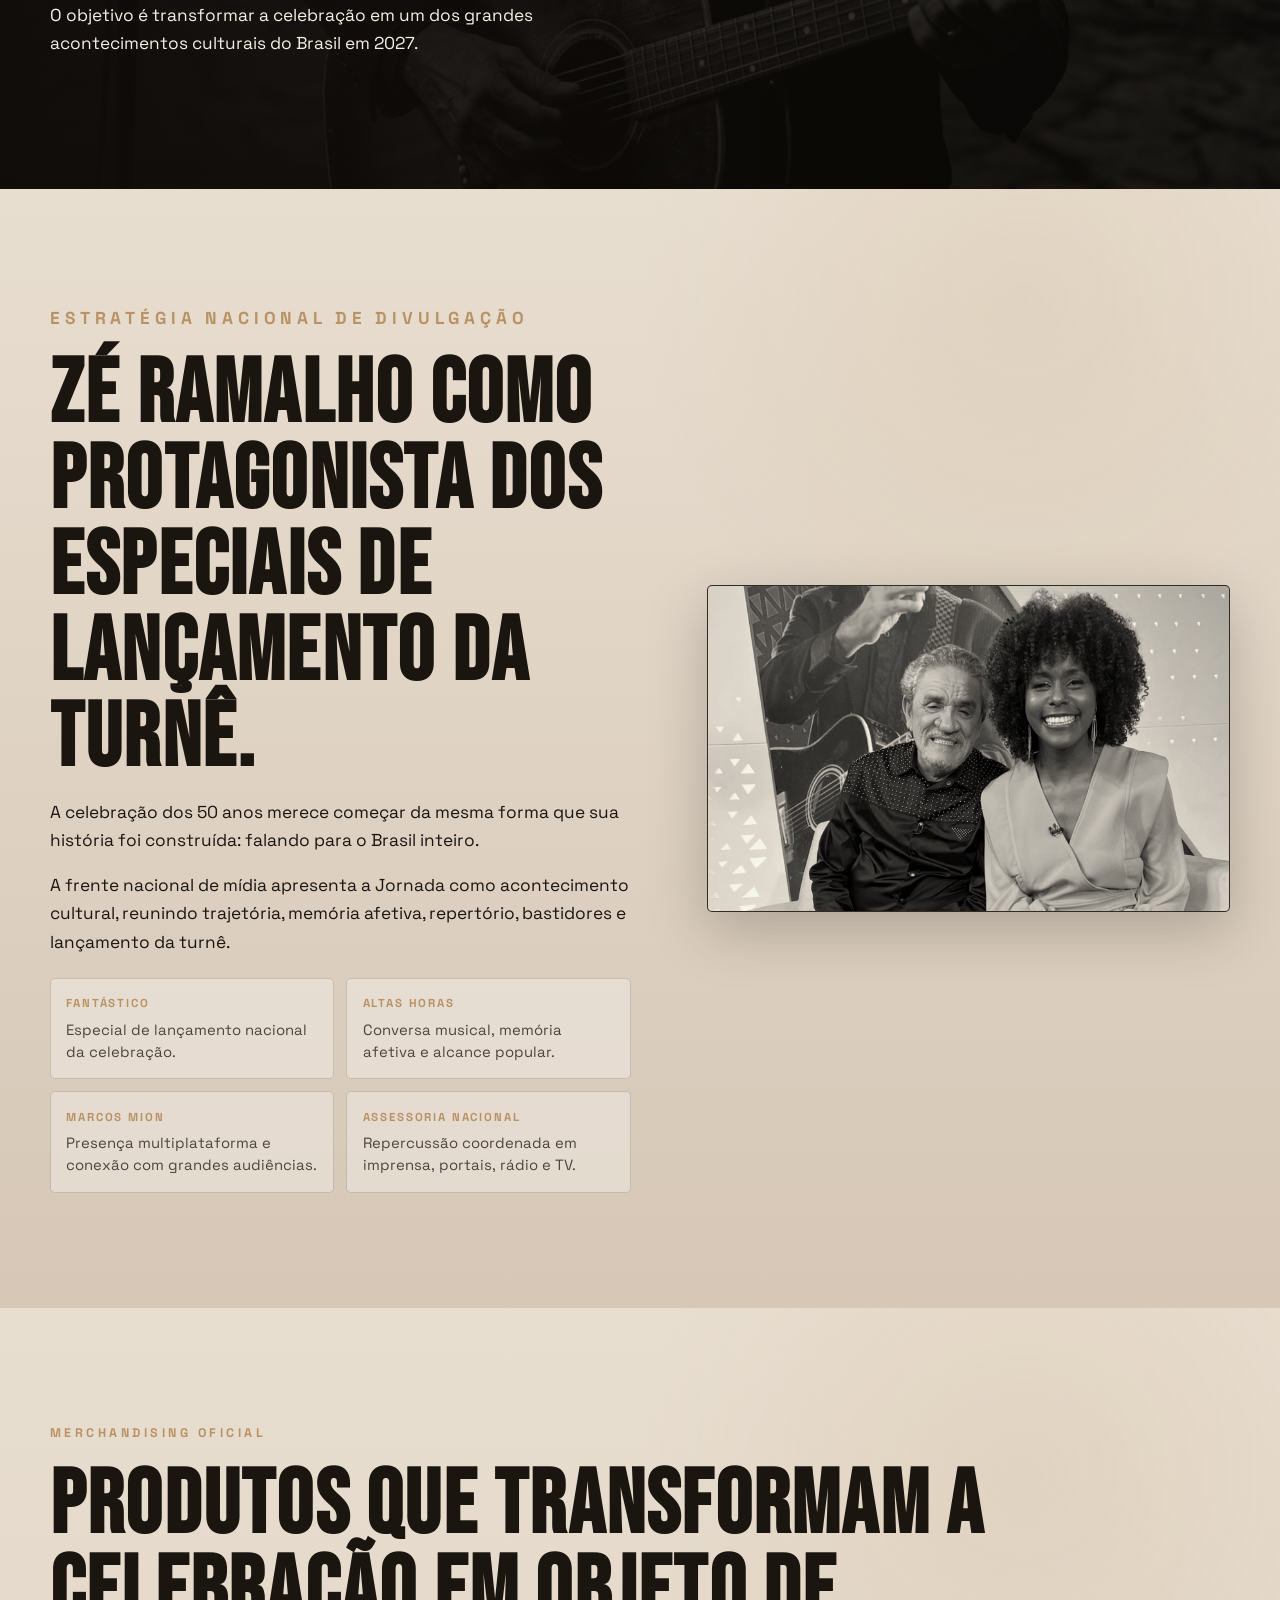
==== commit ce0a43a8: "Add files via upload" ====
--- a/index.html
+++ b/index.html
@@ -9,7 +9,7 @@
   <link rel="preconnect" href="https://fonts.googleapis.com">
   <link rel="preconnect" href="https://fonts.gstatic.com" crossorigin>
   <link href="https://fonts.googleapis.com/css2?family=Bebas+Neue&family=Libre+Baskerville:wght@400;700&family=Space+Grotesk:wght@400;500;700&display=swap" rel="stylesheet">
-  <link rel="stylesheet" href="styles.css" />
+  <link rel="stylesheet" href="styles.css?v=20260630" />
 </head>
 
 <body>
@@ -116,7 +116,7 @@
           <p class="statement">Mais do que uma turnê. Uma oportunidade histórica.</p>
 
           <figure class="photo-card moment-photo-placeholder reveal-media">
-            <img src="assets/img/foto-01.webp" alt="Zé Ramalho jovem com guitarra, imagem de arquivo." />
+            <img src="assets/img/foto-01.webp?v=16" alt="Zé Ramalho jovem com guitarra, imagem de arquivo." />
           </figure>
         </div>
 
@@ -147,12 +147,12 @@
         <div class="section-heading reveal">
           <p class="eyebrow">Dimensão</p>
           <h2>Um projeto com a dimensão de sua história.</h2>
-          <p>Mais do que uma turnê, uma jornada nacional construída para percorrer o Brasil inteiro: mais de um ano de duração, todas as regiões do país, participações especiais, projetos de mídia e registro histórico.</p>
+          <p>Mais do que uma turnê, uma jornada nacional construída para percorrer todas as regiões do Brasil: mais de um ano de duração, 50 shows previstos, participações especiais, projetos de mídia e registro histórico.</p>
         </div>
 
         <div class="number-grid reveal">
           <article><strong>50</strong><span>anos de carreira</span></article>
-          <article><strong>60</strong><span>apresentações</span></article>
+          <article><strong>50</strong><span>shows previstos</span></article>
           <article><strong>5</strong><span>regiões do país</span></article>
           <article><strong>1</strong><span>ano de turnê</span></article>
           <article><strong>3</strong><span>fases</span></article>
@@ -170,7 +170,7 @@
         </div>
 
         <figure class="photo-card wide-photo-card trilogy-photo reveal">
-          <img src="assets/img/foto-02.webp" alt="Zé Ramalho em apresentação, imagem de apoio para a Trilogia." />
+          <img src="assets/img/foto-02.webp?v=16" alt="Zé Ramalho em apresentação, imagem de apoio para a Trilogia." />
         </figure>
 
         <div class="phase-grid">
@@ -248,10 +248,10 @@
           <h2>A maior turnê da carreira de Zé Ramalho.</h2>
 
           <figure class="route-map-placeholder route-map-inline reveal-media">
-            <img src="assets/img/mapa-brasil.svg" alt="Mapa estilizado do Brasil com a rota da turnê." />
+            <img src="assets/img/mapa-brasil.svg?v=16" alt="Mapa estilizado do Brasil com a rota da turnê." />
           </figure>
 
-          <p>A Jornada percorrerá todas as regiões do país, de fevereiro de 2027 a março de 2028, reunindo capitais, mercados estratégicos e ações especiais em cidades emblemáticas.</p>
+          <p>A Jornada percorrerá todas as regiões do Brasil, de fevereiro de 2027 a março de 2028, reunindo capitais, mercados estratégicos e ações especiais em cidades emblemáticas.</p>
           <p>Com abertura em São Paulo e encerramento no Rio de Janeiro, a proposta estrutura uma celebração nacional para públicos de até 10 mil pessoas por show.</p>
         </div>
 
@@ -260,6 +260,7 @@
 
           <div class="tour-facts-grid">
             <article><span>Duração</span><strong>Fevereiro de 2027 a Março de 2028</strong></article>
+            <article><span>Volume</span><strong>50 shows previstos</strong></article>
             <article><span>Abertura</span><strong>São Paulo | Nu Bank Arena</strong></article>
             <article><span>Encerramento</span><strong>Rio de Janeiro | Farmacy Arena</strong></article>
             <article><span>Capacidade</span><strong>Shows até 10 mil pessoas</strong></article>
@@ -284,6 +285,27 @@
       </div>
     </section>
 
+
+    <section class="section-dark tour-bus-section">
+      <div class="container tour-bus-showcase reveal">
+        <figure class="mockup-frame tour-bus-mockup">
+          <!-- Substituir este arquivo pelo mockup final do ônibus oficial, mantendo o mesmo nome para não alterar o HTML. -->
+          <img src="assets/img/placeholder-onibus-turne.webp?v=20260630" alt="Placeholder para mockup do ônibus oficial plotado da turnê." />
+        </figure>
+
+        <div class="mockup-overlay-copy">
+          <p class="eyebrow">Turnê nacional</p>
+          <h2>O ônibus oficial da Jornada.</h2>
+          <p>Uma presença visual de estrada para transformar deslocamento em comunicação: cidade, público e imprensa reconhecendo a celebração antes mesmo do palco.</p>
+          <div class="mockup-tags" aria-label="Aplicações previstas para o ônibus da turnê">
+            <span>Identidade oficial</span>
+            <span>Rota nacional</span>
+            <span>Ativação urbana</span>
+          </div>
+        </div>
+      </div>
+    </section>
+
     <section class="section-paper gallery-section">
       <div class="container">
         <div class="section-heading reveal">
@@ -303,7 +325,7 @@
     <section class="section-dark" id="encontros">
       <div class="container two-col">
         <figure class="photo-card reveal">
-          <img src="assets/img/foto-03.webp" alt="Encontro musical de Chitãozinho & Xororó, referência para a seção Sinônimos." />
+          <img src="assets/img/foto-03.webp?v=16" alt="Encontro musical de Chitãozinho & Xororó, referência para a seção Sinônimos." />
         </figure>
 
         <div class="copy-block reveal">
@@ -324,38 +346,69 @@
     <section class="section-paper guests-section">
       <div class="container">
         <div class="section-heading reveal">
-          <p class="eyebrow">Participações especiais</p>
-          <h2>Convidados especiais, em datas selecionadas, como homenagem à trajetória.</h2>
-        </div>
-
-        <div class="guest-grid">
-          <article class="guest-card reveal">
-            <figure class="photo-card guest-photo guest-photo-placeholder">
-              <img src="assets/img/foto-04-elba.webp" alt="Elba Ramalho." />
-            </figure>
-            <span>01</span>
-            <h3>Elba Ramalho</h3>
-            <p>Representando as raízes e a força da cultura nordestina. Participações em datas selecionadas.</p>
-          </article>
-
-          <article class="guest-card reveal">
-            <figure class="photo-card guest-photo guest-photo-placeholder">
-              <img src="assets/img/foto-05-joao.webp" alt="João Ramalho." />
-            </figure>
-            <span>02</span>
-            <h3>João Ramalho</h3>
-            <p>Presença ao longo da jornada, representando continuidade, legado e futuro. Mais do que convidado: o elo entre gerações.</p>
+          <p class="eyebrow">Participações especiais previstas</p>
+          <h2>Encontros organizados por praça, ampliando a força nacional da celebração.</h2>
+          <p>As participações previstas reforçam a relação de Zé Ramalho com diferentes públicos, territórios e gerações, criando momentos especiais dentro da Jornada.</p>
+        </div>
+
+        <div class="regional-guest-grid">
+          <article class="regional-guest-card reveal">
+            <span>São Paulo</span>
+            <ul class="guest-name-list">
+              <li>Chitãozinho &amp; Xororó</li>
+              <li>Zeca Baleiro</li>
+            </ul>
+          </article>
+
+          <article class="regional-guest-card reveal">
+            <span>Recife</span>
+            <ul class="guest-name-list">
+              <li>Alceu Valença</li>
+            </ul>
+            <p>Encontro previsto para reforçar a potência nordestina da celebração.</p>
+          </article>
+
+          <article class="regional-guest-card reveal">
+            <span>Fortaleza</span>
+            <ul class="guest-name-list">
+              <li>João Gomes</li>
+            </ul>
+            <p>Diálogo entre gerações, público popular e nova audiência nacional.</p>
+          </article>
+
+          <article class="regional-guest-card reveal">
+            <span>Rio de Janeiro</span>
+            <ul class="guest-name-list">
+              <li>Sepultura</li>
+            </ul>
+            <p>Contraste, intensidade e leitura contemporânea da obra.</p>
+          </article>
+
+          <article class="regional-guest-card reveal">
+            <span>João Pessoa</span>
+            <ul class="guest-name-list">
+              <li>Elba Ramalho</li>
+            </ul>
+            <p>Encontro de origem, memória afetiva e identidade nordestina.</p>
+          </article>
+
+          <article class="regional-guest-card reveal">
+            <span>Algumas cidades</span>
+            <ul class="guest-name-list">
+              <li>João Ramalho</li>
+            </ul>
+            <p>Presença simbólica de continuidade, legado e elo entre gerações.</p>
           </article>
         </div>
 
         <div class="guest-highlight reveal">
           <figure class="photo-card guest-feature-placeholder">
-            <img src="assets/img/foto-06-elo.webp" alt="Zé Ramalho com João Ramalho, imagem de memória familiar." />
+            <img src="assets/img/foto-06-elo.webp?v=20260630" alt="Zé Ramalho com João Ramalho, imagem de memória familiar." />
           </figure>
           <div class="guest-highlight-copy">
-            <p class="eyebrow">Presença simbólica</p>
-            <h3>O elo entre gerações.</h3>
-            <p>Entre todas as participações possíveis, João Ramalho representa uma presença especialmente simbólica: a permanência de uma história construída ao longo de cinco décadas e o caráter familiar, afetivo e histórico desta celebração.</p>
+            <p class="eyebrow">Leitura artística</p>
+            <h3>Uma turnê costurada por encontros.</h3>
+            <p>Cada praça acrescenta uma camada à narrativa da celebração: artistas, territórios, repertórios e públicos conectados à obra de Zé Ramalho.</p>
           </div>
         </div>
       </div>
@@ -371,29 +424,82 @@
         </div>
 
         <div class="channel-panel reveal">
-          <span>TV</span>
-          <span>Imprensa</span>
-          <span>Streaming</span>
+          <span>Fantástico</span>
+          <span>Altas Horas</span>
+          <span>Marcos Mion</span>
+          <span>Assessoria de imprensa nacional</span>
+          <span>Conteúdos especiais</span>
           <span>Redes sociais</span>
-          <span>Conteúdos especiais</span>
-          <span>Patrocínios nacionais</span>
-        </div>
-      </div>
-    </section>
-
-    <section class="section-paper launch-section">
+        </div>
+      </div>
+    </section>
+
+    <section class="section-paper launch-section" id="midia">
       <div class="container two-col">
         <div class="copy-block reveal">
-          <p class="eyebrow">O Brasil será convidado</p>
-          <h2>Do Fantástico para as estradas.</h2>
+          <p class="eyebrow">Estratégia nacional de divulgação</p>
+          <h2>Zé Ramalho como protagonista dos especiais de lançamento da turnê.</h2>
           <p>A celebração dos 50 anos merece começar da mesma forma que sua história foi construída: falando para o Brasil inteiro.</p>
-          <p>A proposta de lançamento nacional através do <strong>Fantástico</strong> apresenta oficialmente a celebração dos 50 anos, sua trajetória, seus marcos e o início da Jornada.</p>
-          <p>Não apenas o anúncio de uma turnê, mas o início de um acontecimento cultural.</p>
-        </div>
-
-        <figure class="photo-card reveal">
-          <img src="assets/img/foto-07-fantastico.webp" alt="Zé Ramalho em participação televisiva." />
-        </figure>
+          <p>A frente nacional de mídia apresenta a Jornada como acontecimento cultural, reunindo trajetória, memória afetiva, repertório, bastidores e lançamento da turnê.</p>
+
+          <div class="media-plan-grid">
+            <article>
+              <span>Fantástico</span>
+              <p>Especial de lançamento nacional da celebração.</p>
+            </article>
+            <article>
+              <span>Altas Horas</span>
+              <p>Conversa musical, memória afetiva e alcance popular.</p>
+            </article>
+            <article>
+              <span>Marcos Mion</span>
+              <p>Presença multiplataforma e conexão com grandes audiências.</p>
+            </article>
+            <article>
+              <span>Assessoria nacional</span>
+              <p>Repercussão coordenada em imprensa, portais, rádio e TV.</p>
+            </article>
+          </div>
+        </div>
+
+        <figure class="photo-card reveal">
+          <img src="assets/img/foto-07-fantastico.webp?v=20260630" alt="Zé Ramalho em participação televisiva." />
+        </figure>
+      </div>
+    </section>
+
+    <section class="section-paper merchandising-section" id="merchandising">
+      <div class="container merch-container">
+        <div class="section-heading reveal">
+          <p class="eyebrow">Merchandising oficial</p>
+          <h2>Produtos que transformam a celebração em objeto de memória.</h2>
+          <p>Além dos palcos e da mídia nacional, a Jornada também se desdobra em produtos oficiais pensados para fãs, colecionadores e ações licenciadas da turnê.</p>
+        </div>
+
+        <figure class="mockup-frame merch-mockup-frame reveal">
+          <!-- Substituir este arquivo pelo mockup final do vinil/produtos oficiais, mantendo o mesmo nome para não alterar o HTML. -->
+          <img src="assets/img/placeholder-merch-vinil.webp?v=20260630" alt="Placeholder para mockup do vinil comemorativo e produtos oficiais da turnê." />
+        </figure>
+
+        <div class="merch-info-grid reveal">
+          <article class="merch-feature-card">
+            <span>Produto principal</span>
+            <h3>Vinil comemorativo</h3>
+            <p>O item de maior valor simbólico da linha: uma peça de coleção para materializar os 50 anos de carreira em um objeto permanente, desejável e memorável.</p>
+          </article>
+
+          <article class="merch-list-card">
+            <p class="city-label">Linha oficial prevista</p>
+            <ul class="merch-list">
+              <li>Camisetas</li>
+              <li>Boné</li>
+              <li>Ecobag</li>
+              <li>Vinil comemorativo</li>
+              <li>Poster</li>
+              <li>Outros licenciados</li>
+            </ul>
+          </article>
+        </div>
       </div>
     </section>
 
@@ -442,7 +548,7 @@
 
       <div class="container celebration-highlight reveal">
         <figure class="photo-card celebration-photo-placeholder">
-          <img src="assets/img/foto-08-celebracao.webp" alt="Retrato de Zé Ramalho para destaque da celebração." />
+          <img src="assets/img/foto-08-celebracao.webp?v=16" alt="Retrato de Zé Ramalho para destaque da celebração." />
         </figure>
         <div>
           <p class="eyebrow">Síntese do projeto</p>
@@ -510,6 +616,6 @@
     </div>
   </footer>
 
-  <script src="script.js"></script>
+  <script src="script.js?v=20260630"></script>
 </body>
 </html>
--- a/styles.css
+++ b/styles.css
@@ -1315,3 +1315,295 @@
     max-height: none;
   }
 }
+
+
+.celebration-photo-placeholder img {
+  aspect-ratio: 16 / 11;
+  width: 100%;
+  height: auto;
+  object-fit: cover;
+  object-position: center 22%;
+  transform: scale(1.18);
+  transform-origin: center 22%;
+}
+
+
+/* V18: foto 08 recomposta em formato wide, sem zoom estourado */
+.celebration-photo-placeholder {
+  overflow: hidden;
+  background: transparent;
+}
+
+.celebration-photo-placeholder img {
+  aspect-ratio: 16 / 11;
+  width: 100%;
+  height: auto;
+  object-fit: cover;
+  object-position: center center;
+  transform: none !important;
+}
+
+
+/* Atualização 2026-06-30 — Turnê, mídia, participações e merchandising */
+.mockup-frame {
+  margin: 0;
+  border-radius: var(--radius);
+  overflow: hidden;
+  border: 1px solid rgba(184,146,100,.24);
+  background:
+    radial-gradient(circle at 80% 12%, rgba(184,146,100,.16), transparent 24rem),
+    rgba(246,239,230,.045);
+  box-shadow: 0 24px 80px rgba(0,0,0,.28);
+}
+
+.mockup-frame img {
+  display: block;
+  width: 100%;
+  height: auto;
+  filter: none !important;
+}
+
+.tour-bus-section {
+  padding-block: clamp(5rem, 9vw, 8rem);
+}
+
+.tour-bus-showcase {
+  position: relative;
+  min-height: clamp(460px, 58vw, 720px);
+  display: grid;
+  align-items: end;
+}
+
+.tour-bus-mockup {
+  position: absolute;
+  inset: 0;
+}
+
+.tour-bus-mockup img {
+  width: 100%;
+  height: 100%;
+  object-fit: cover;
+}
+
+.mockup-overlay-copy {
+  position: relative;
+  z-index: 2;
+  width: min(620px, 100%);
+  margin: clamp(1rem, 3vw, 2rem);
+  padding: clamp(1.2rem, 3.5vw, 2.2rem);
+  border: 1px solid rgba(246,239,230,.16);
+  border-radius: var(--radius);
+  background: rgba(15,12,9,.82);
+  backdrop-filter: blur(6px);
+}
+
+.mockup-overlay-copy h2 {
+  margin-bottom: 1rem;
+}
+
+.mockup-overlay-copy p:not(.eyebrow) {
+  color: rgba(246,239,230,.80);
+  font-size: clamp(1rem, 1.35vw, 1.1rem);
+}
+
+.mockup-tags {
+  display: flex;
+  flex-wrap: wrap;
+  gap: .55rem;
+  margin-top: 1.25rem;
+}
+
+.mockup-tags span {
+  border: 1px solid rgba(246,239,230,.14);
+  background: rgba(246,239,230,.055);
+  border-radius: var(--radius);
+  padding: .52rem .68rem;
+  color: rgba(246,239,230,.76);
+  text-transform: uppercase;
+  letter-spacing: .12em;
+  font-size: .68rem;
+}
+
+.regional-guest-grid {
+  display: grid;
+  grid-template-columns: repeat(3, minmax(0, 1fr));
+  gap: 1rem;
+}
+
+.regional-guest-card {
+  min-height: 240px;
+  display: grid;
+  align-content: end;
+  border: 1px solid var(--line-dark);
+  background: rgba(255,255,255,.38);
+  border-radius: var(--radius);
+  padding: clamp(1.15rem, 2.4vw, 1.65rem);
+}
+
+.regional-guest-card span,
+.merch-feature-card span {
+  display: inline-block;
+  margin-bottom: .8rem;
+  color: var(--gold);
+  font-weight: 700;
+  letter-spacing: .24em;
+  text-transform: uppercase;
+  font-size: .78rem;
+}
+
+.regional-guest-card h3 {
+  margin-bottom: .55rem;
+}
+
+.regional-guest-card p {
+  color: rgba(27,21,16,.76);
+}
+
+.guest-name-list {
+  list-style: none;
+  padding-left: 0;
+  margin: 0 0 .6rem;
+  display: grid;
+  gap: .38rem;
+}
+
+.guest-name-list li {
+  font-family: "Libre Baskerville", Georgia, serif;
+  font-size: clamp(1.16rem, 2vw, 1.45rem);
+  line-height: 1.25;
+  color: var(--ink);
+}
+
+.media-plan-grid {
+  display: grid;
+  grid-template-columns: repeat(2, minmax(0, 1fr));
+  gap: .75rem;
+  margin-top: 1.35rem;
+}
+
+.media-plan-grid article {
+  border: 1px solid var(--line-dark);
+  background: rgba(255,255,255,.32);
+  border-radius: var(--radius);
+  padding: .95rem;
+}
+
+.media-plan-grid span {
+  display: block;
+  margin-bottom: .35rem;
+  color: var(--gold);
+  text-transform: uppercase;
+  letter-spacing: .16em;
+  font-weight: 700;
+  font-size: .72rem;
+}
+
+.media-plan-grid p {
+  margin: 0;
+  color: rgba(27,21,16,.76);
+  font-size: .93rem;
+  line-height: 1.5;
+}
+
+.merchandising-section {
+  padding-top: clamp(5rem, 9vw, 8rem);
+}
+
+.merch-container .section-heading {
+  max-width: 980px;
+}
+
+.merch-mockup-frame {
+  min-height: clamp(360px, 54vw, 690px);
+  margin-bottom: clamp(1.2rem, 3vw, 2rem);
+  background: rgba(255,255,255,.34);
+}
+
+.merch-mockup-frame img {
+  width: 100%;
+  min-height: clamp(360px, 54vw, 690px);
+  object-fit: cover;
+}
+
+.merch-info-grid {
+  display: grid;
+  grid-template-columns: minmax(0, .95fr) minmax(0, 1.05fr);
+  gap: 1rem;
+}
+
+.merch-feature-card,
+.merch-list-card {
+  border: 1px solid var(--line-dark);
+  background: rgba(255,255,255,.38);
+  border-radius: var(--radius);
+  padding: clamp(1.15rem, 2.6vw, 1.8rem);
+}
+
+.merch-feature-card p {
+  color: rgba(27,21,16,.78);
+}
+
+.merch-list {
+  display: grid;
+  grid-template-columns: repeat(2, minmax(0, 1fr));
+  gap: .65rem;
+  list-style: none;
+  padding-left: 0;
+  margin-top: 1rem;
+}
+
+.merch-list li {
+  border: 1px solid var(--line-dark);
+  border-radius: var(--radius);
+  background: rgba(255,255,255,.28);
+  padding: .8rem .9rem;
+  color: rgba(27,21,16,.82);
+}
+
+/* Ajuste final: foto 08 com mais respiro no card de síntese */
+.celebration-photo-placeholder {
+  display: grid;
+  place-items: center;
+  padding: clamp(.65rem, 1.4vw, 1rem);
+  background: rgba(15,12,9,.08);
+}
+
+.celebration-photo-placeholder img {
+  width: min(92%, 640px);
+  height: auto;
+  aspect-ratio: auto;
+  object-fit: contain;
+  object-position: center center;
+  transform: none !important;
+}
+
+@media (max-width: 1100px) {
+  .regional-guest-grid,
+  .media-plan-grid,
+  .merch-info-grid {
+    grid-template-columns: 1fr;
+  }
+
+  .tour-bus-showcase {
+    min-height: 560px;
+  }
+}
+
+@media (max-width: 840px) {
+  .tour-bus-showcase {
+    min-height: 520px;
+  }
+
+  .tour-bus-mockup img,
+  .merch-mockup-frame img {
+    object-position: center center;
+  }
+
+  .mockup-overlay-copy {
+    margin: .75rem;
+  }
+
+  .merch-list {
+    grid-template-columns: 1fr;
+  }
+}
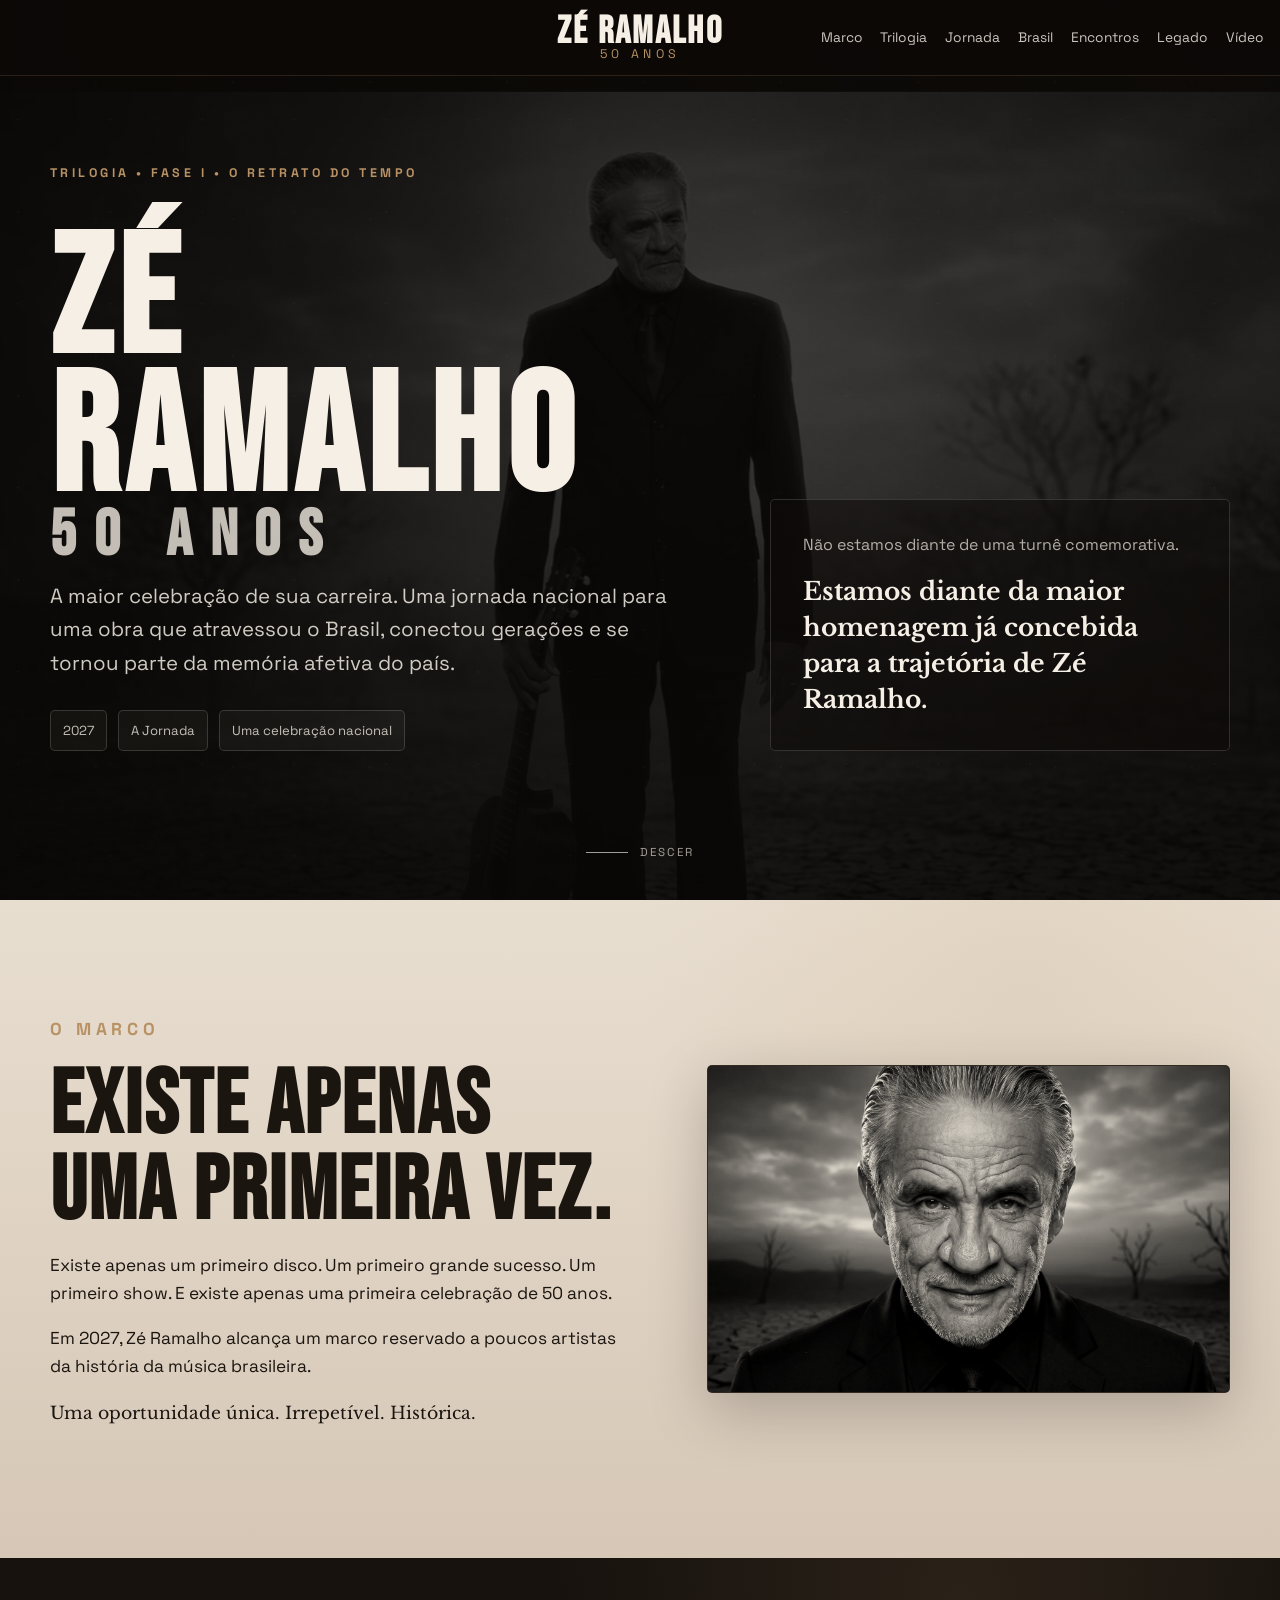
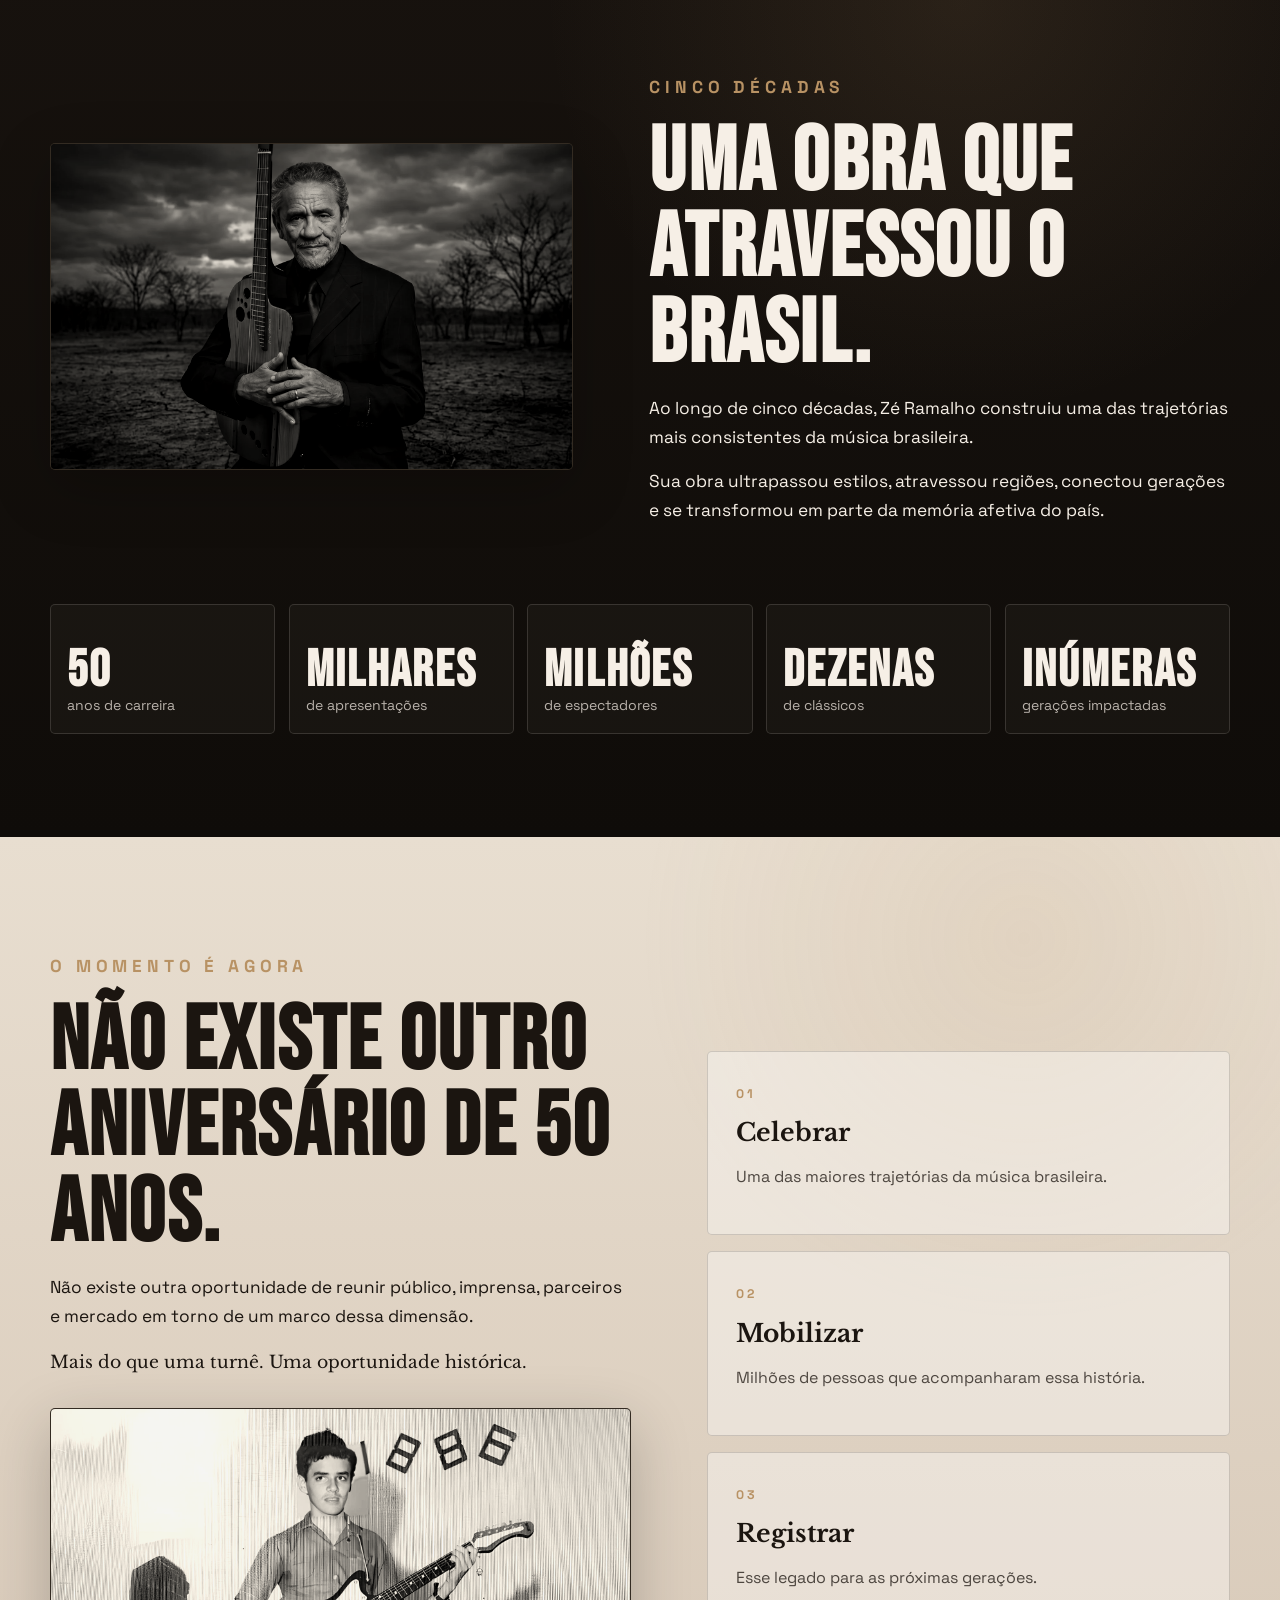
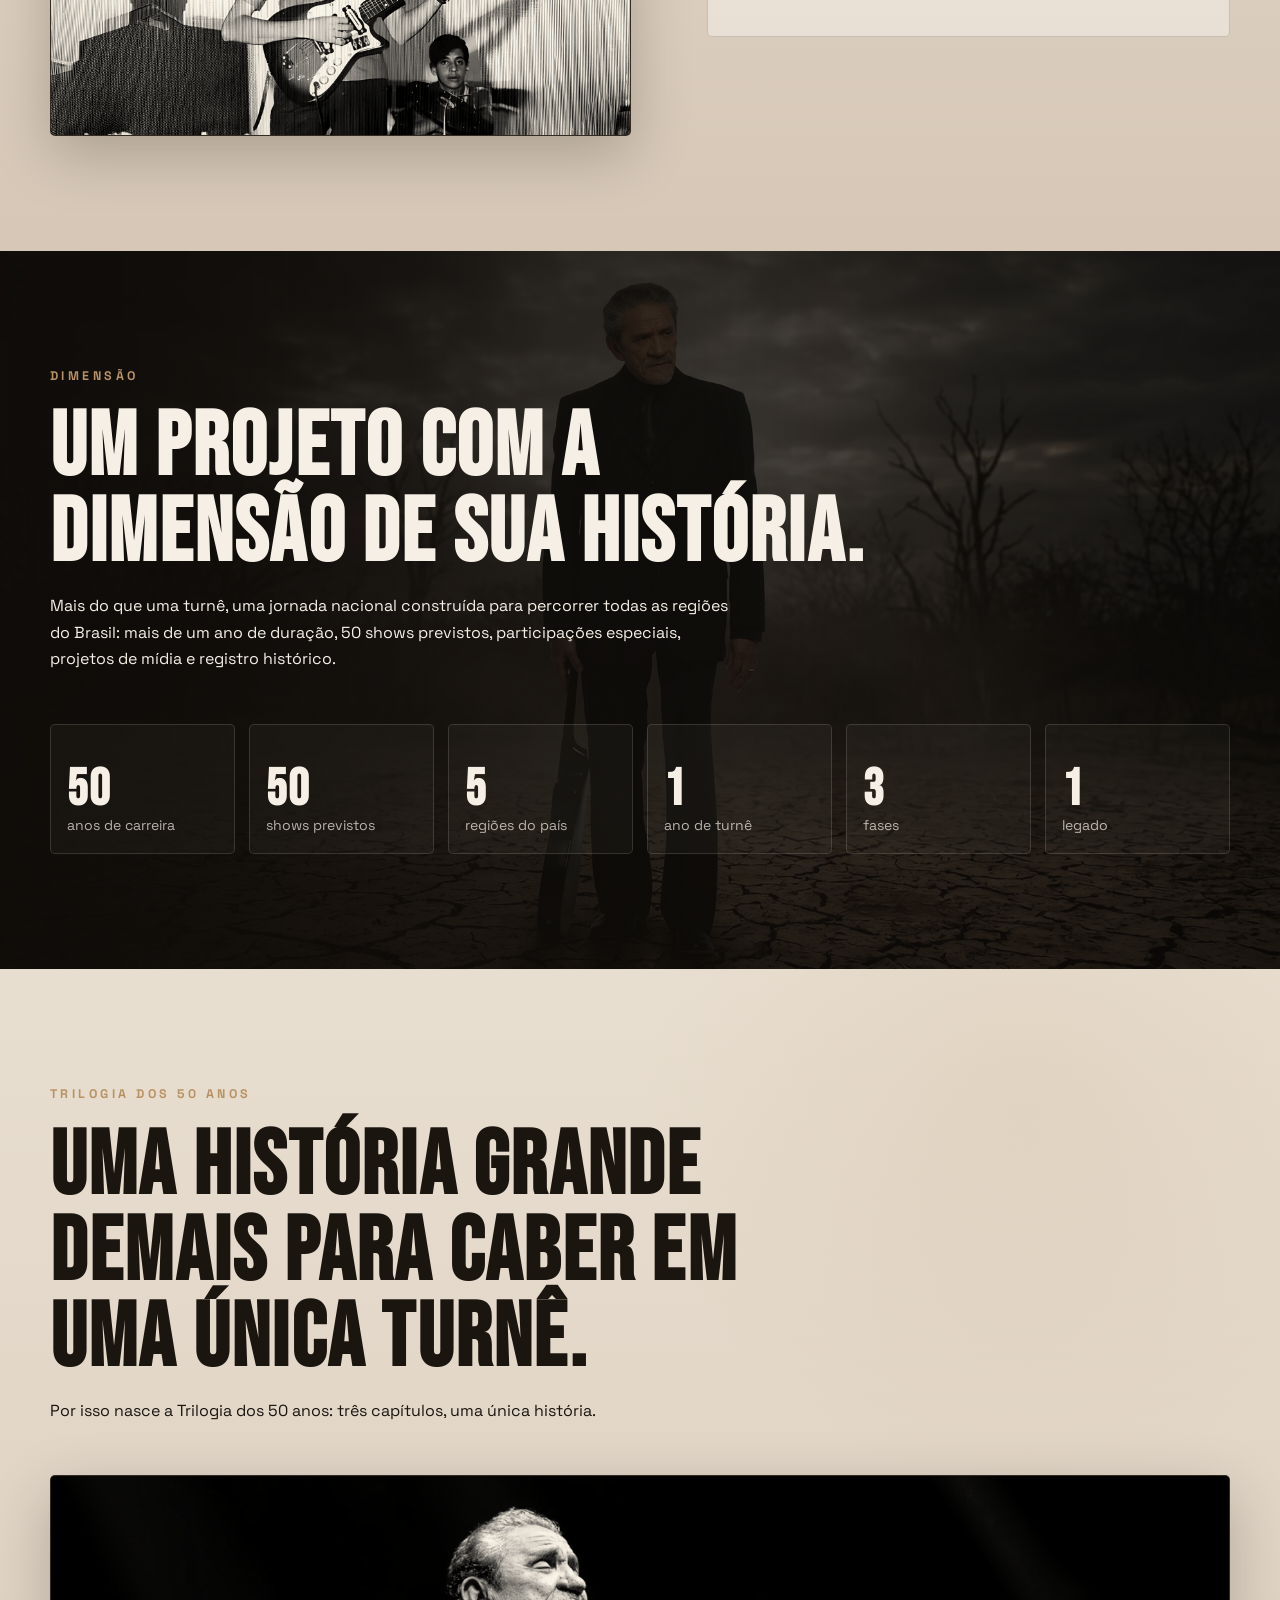
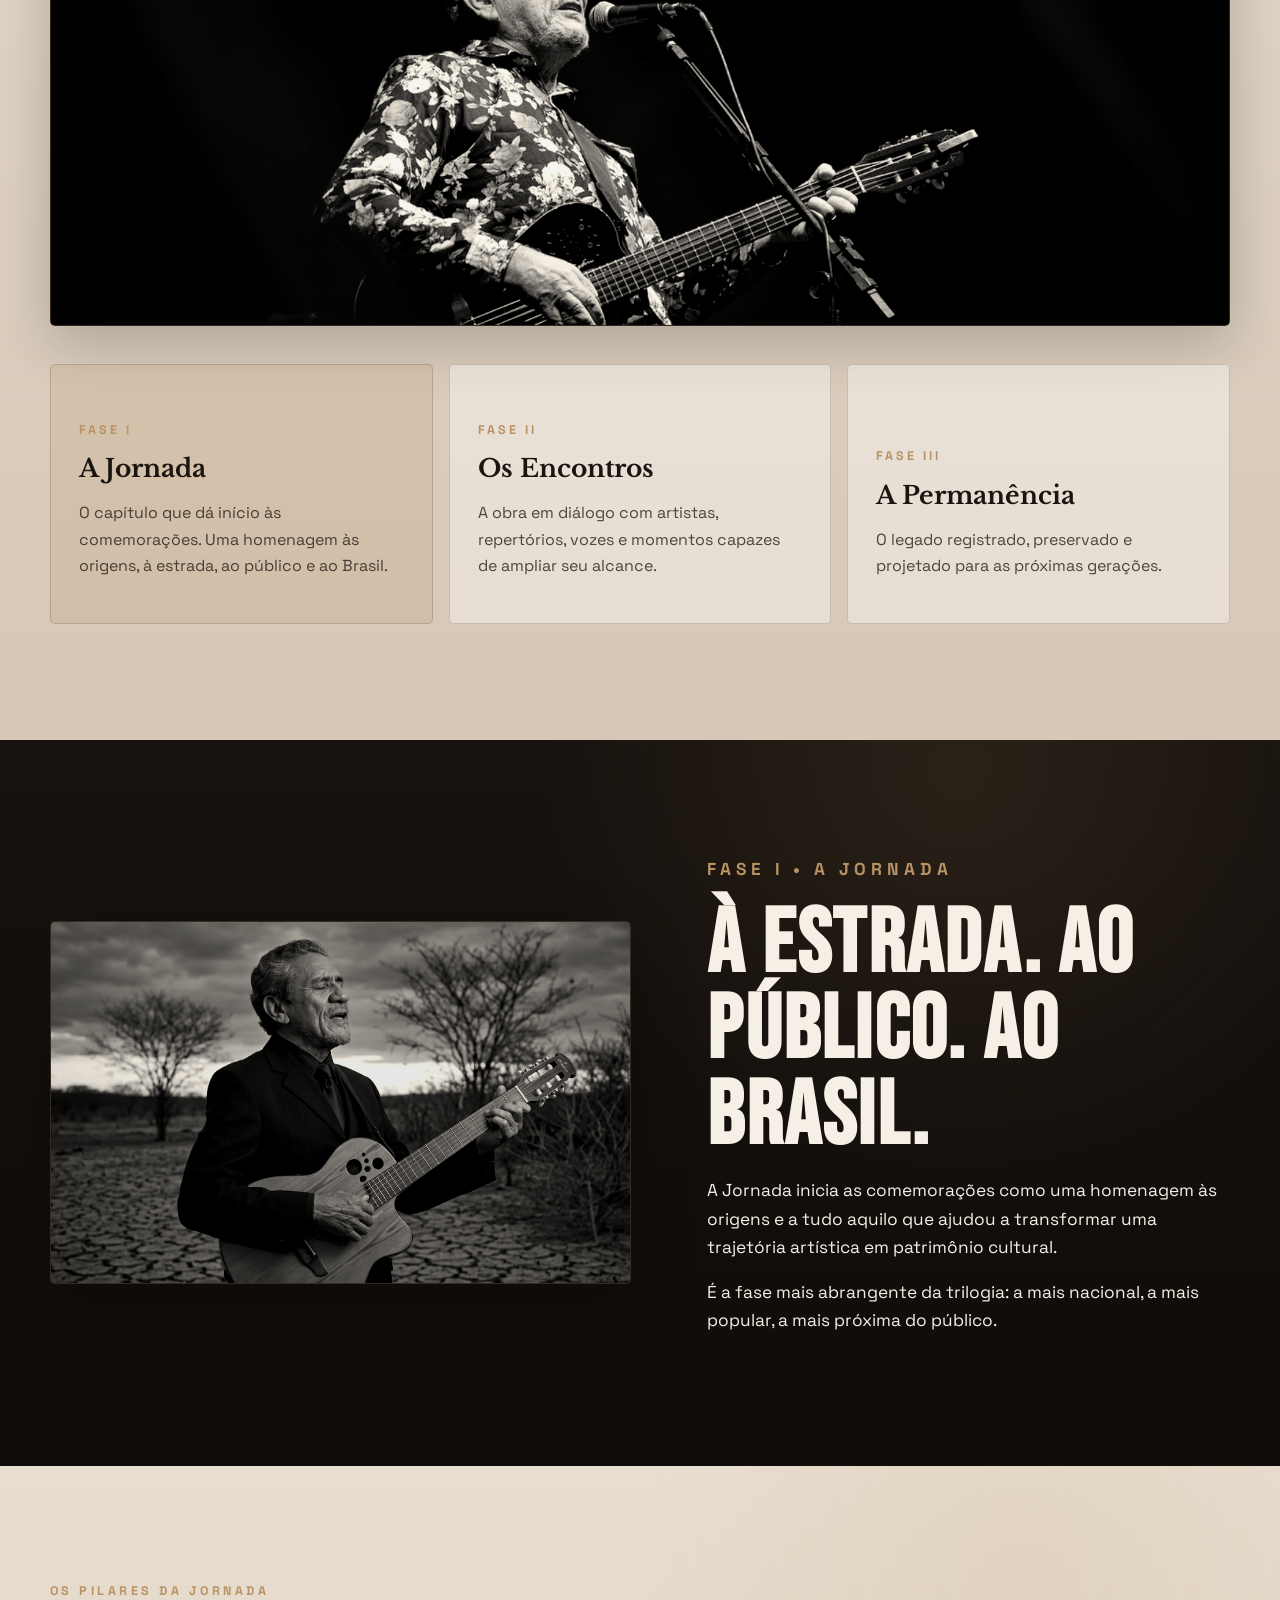
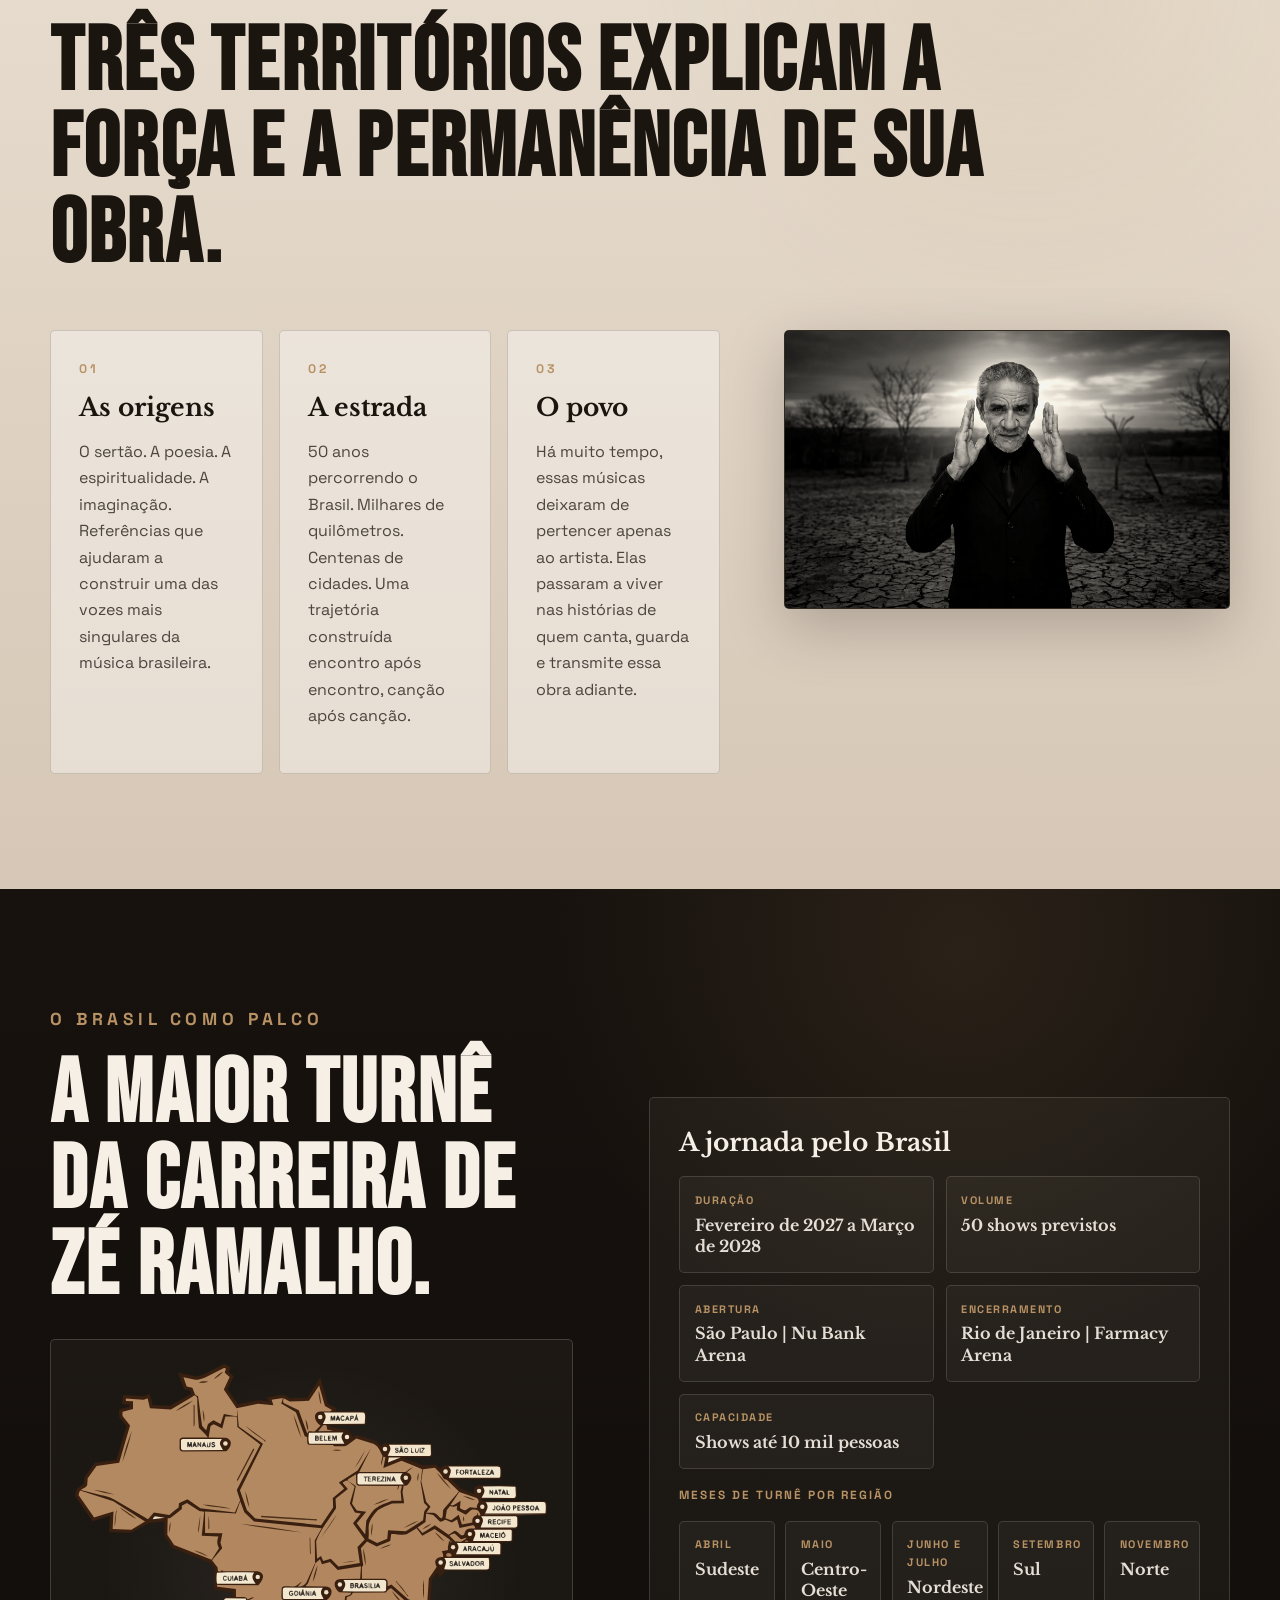
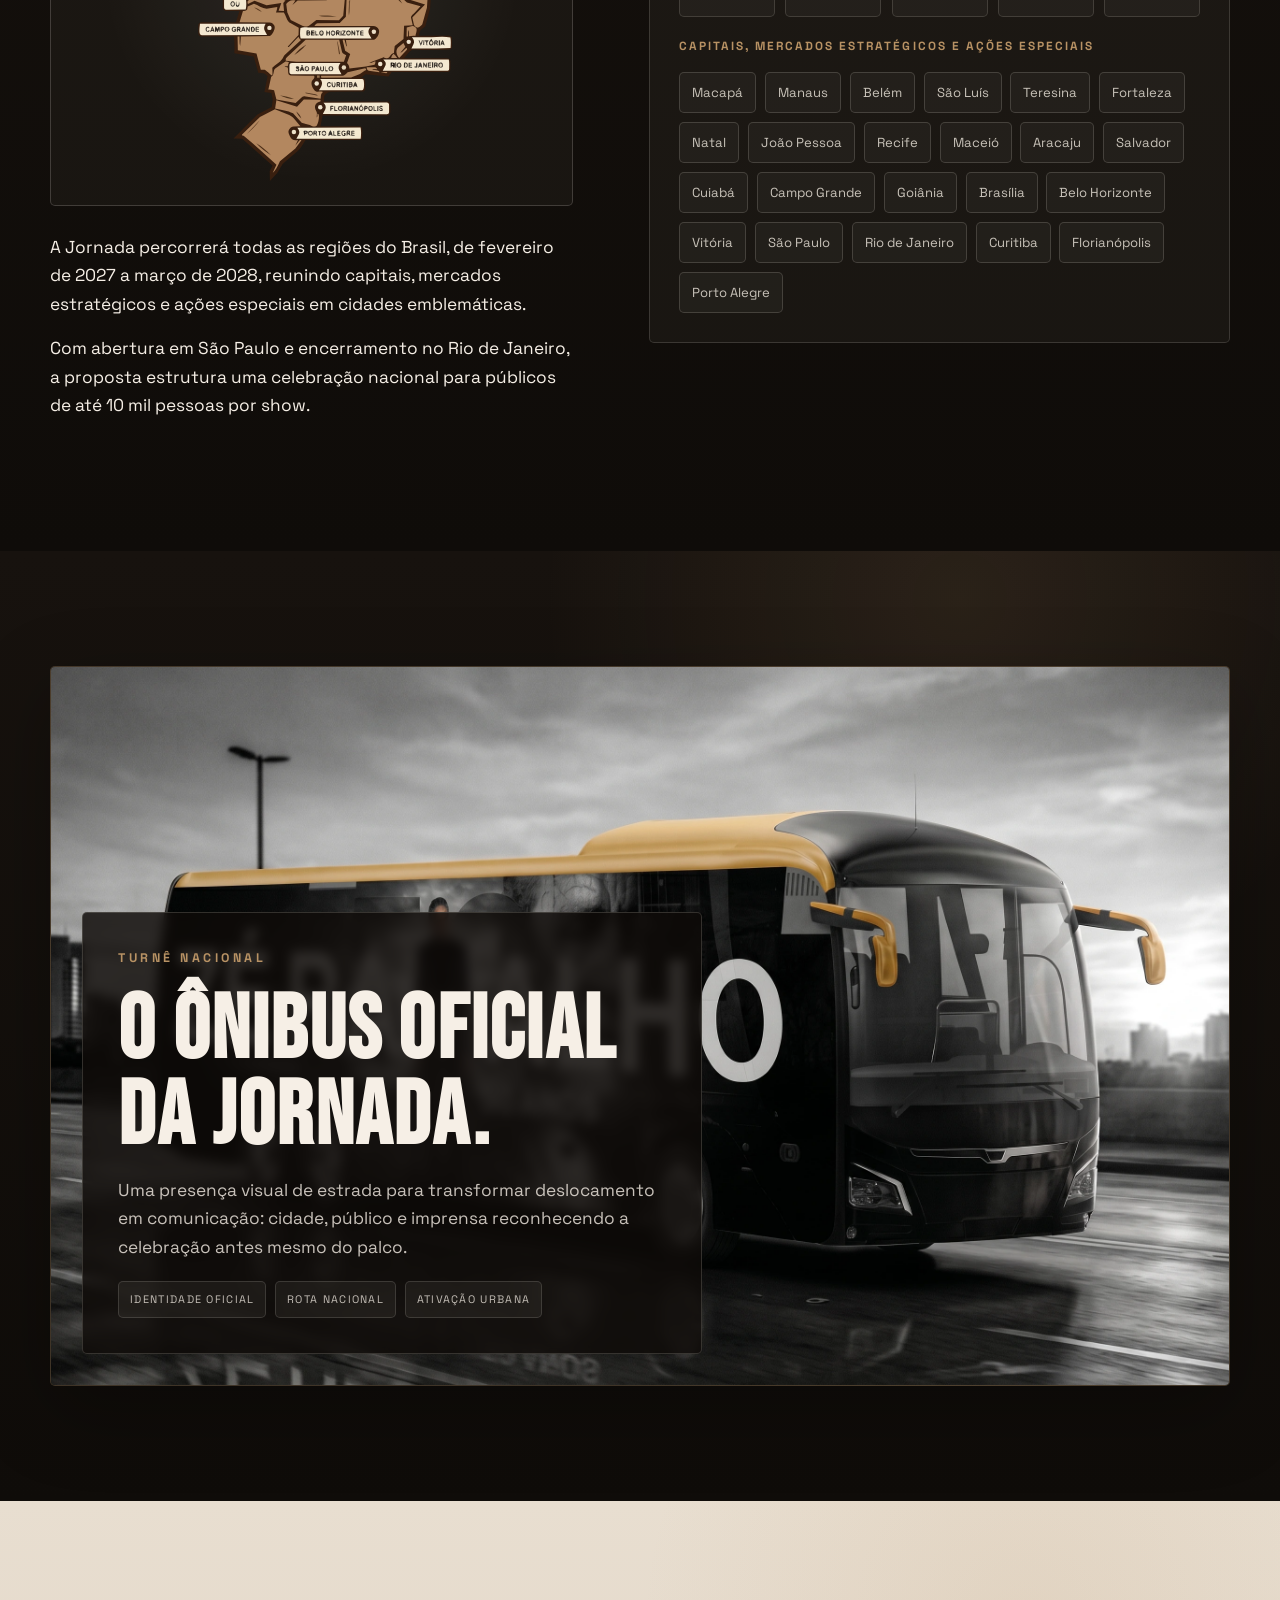
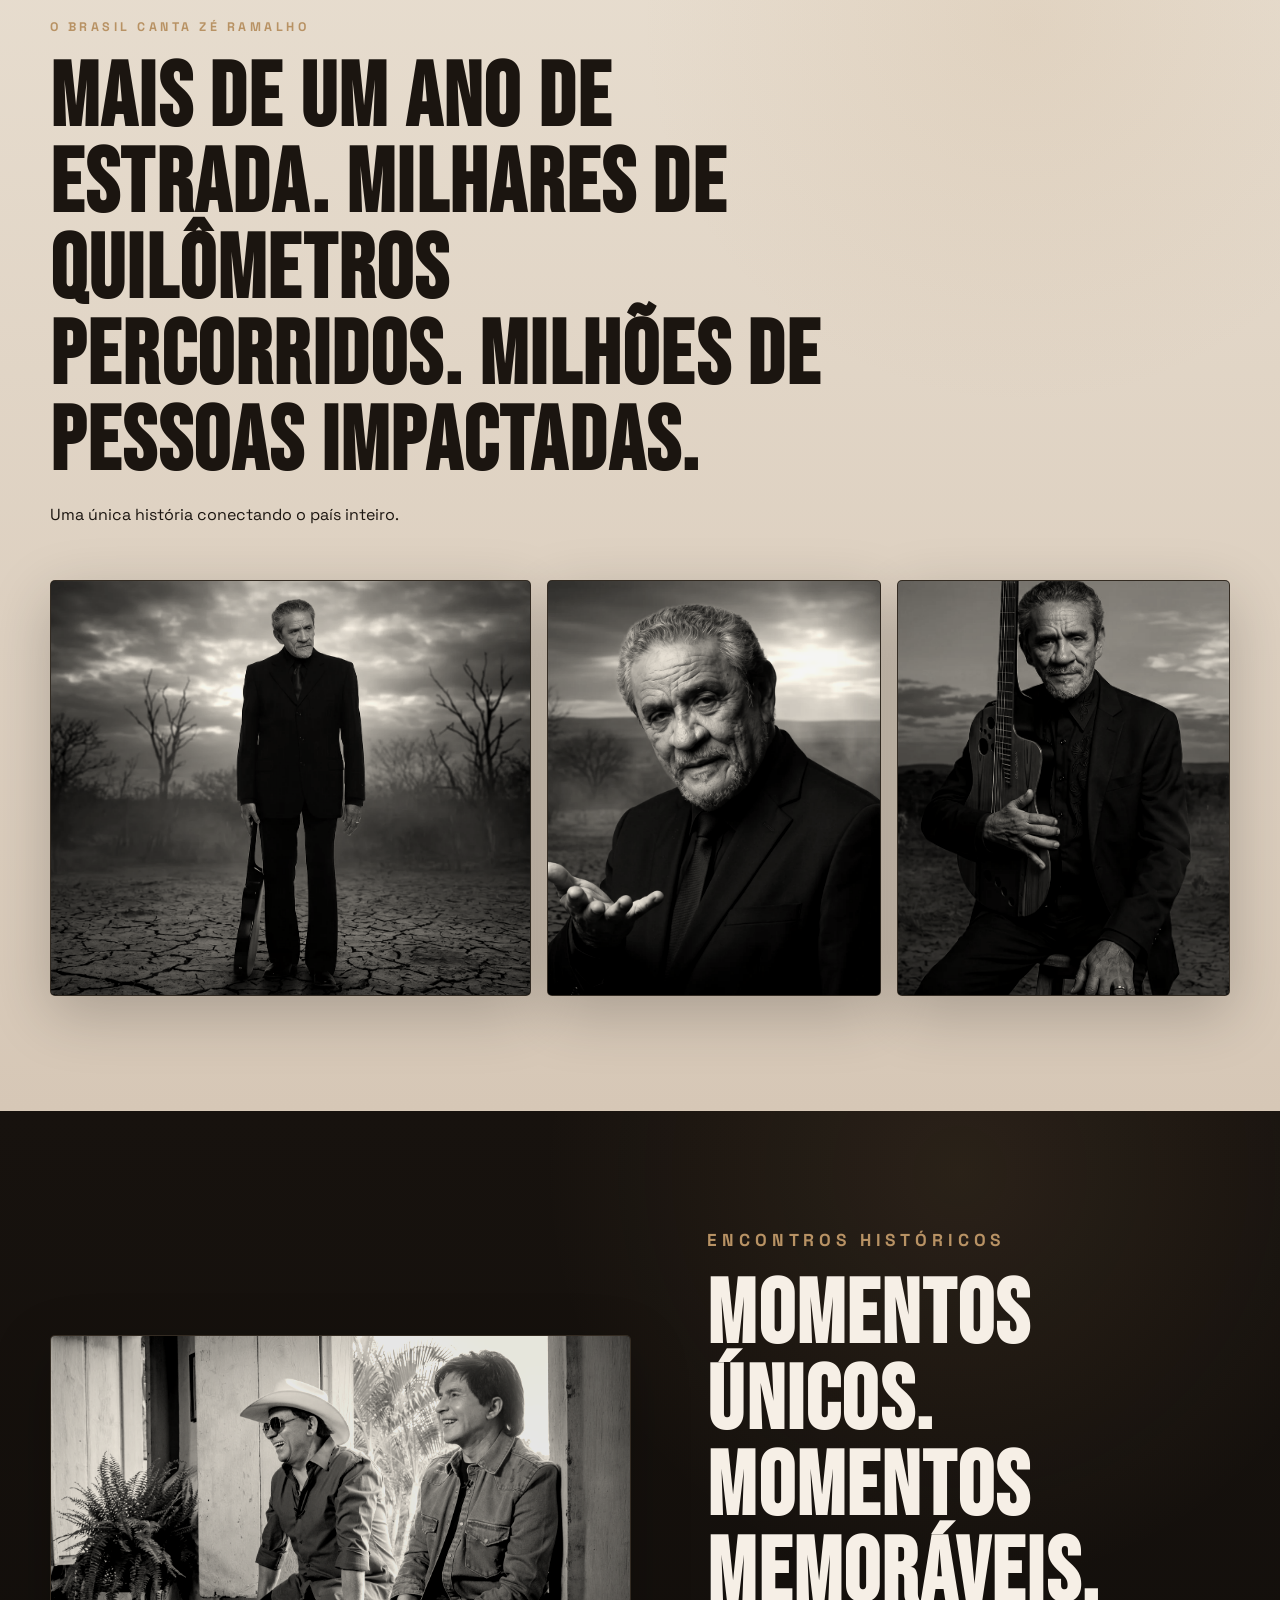
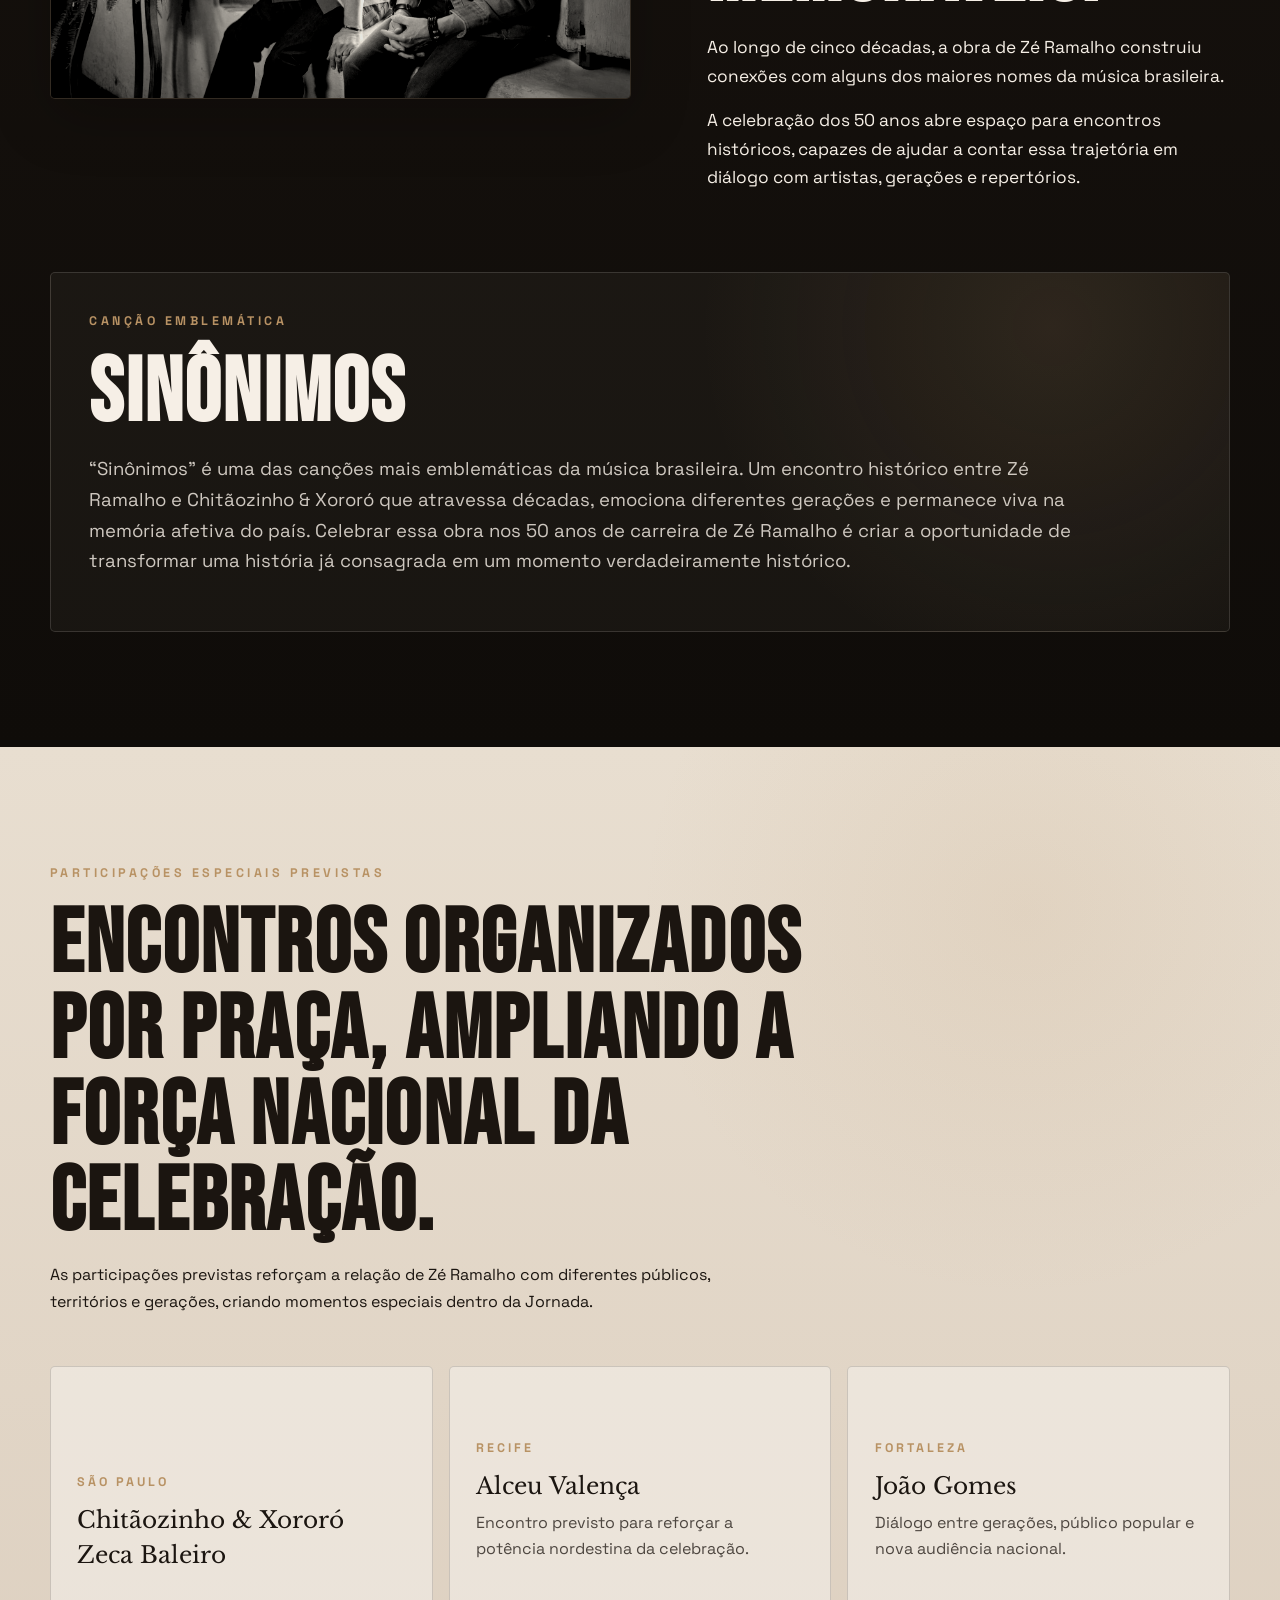
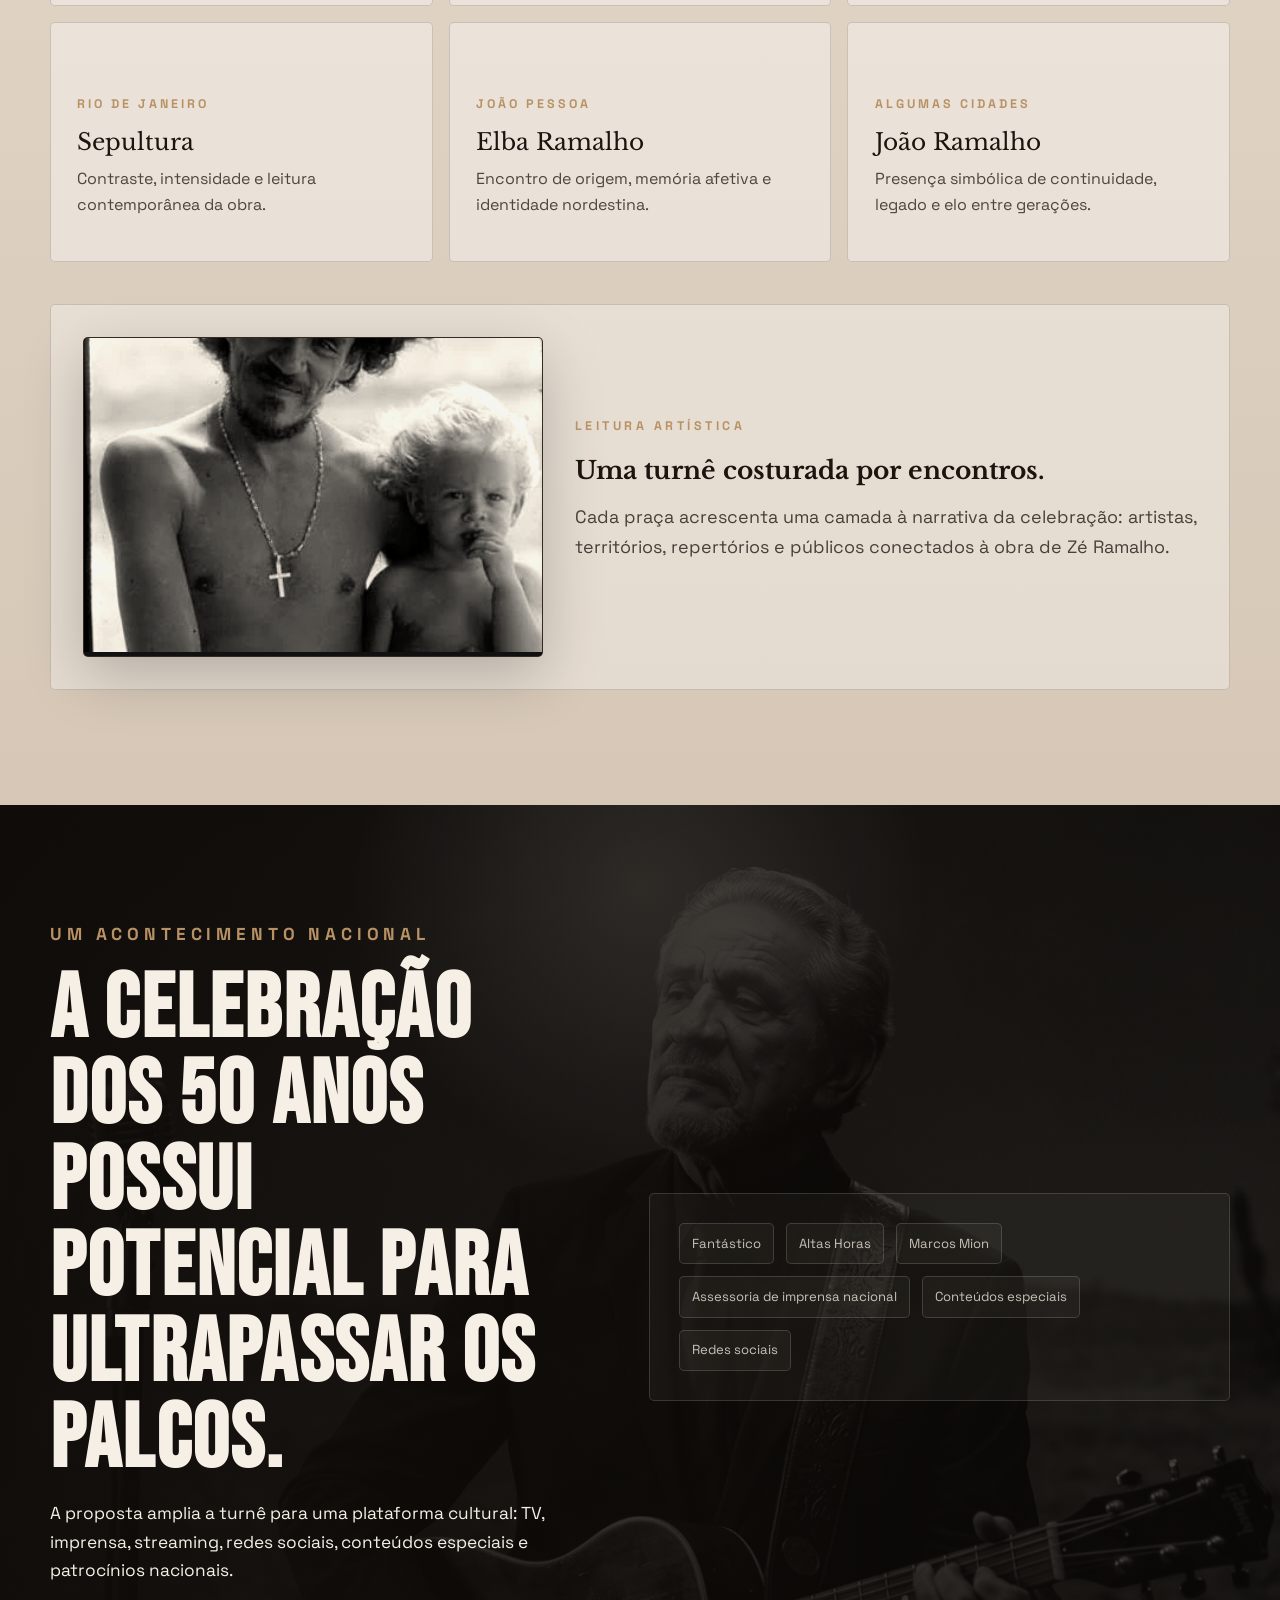
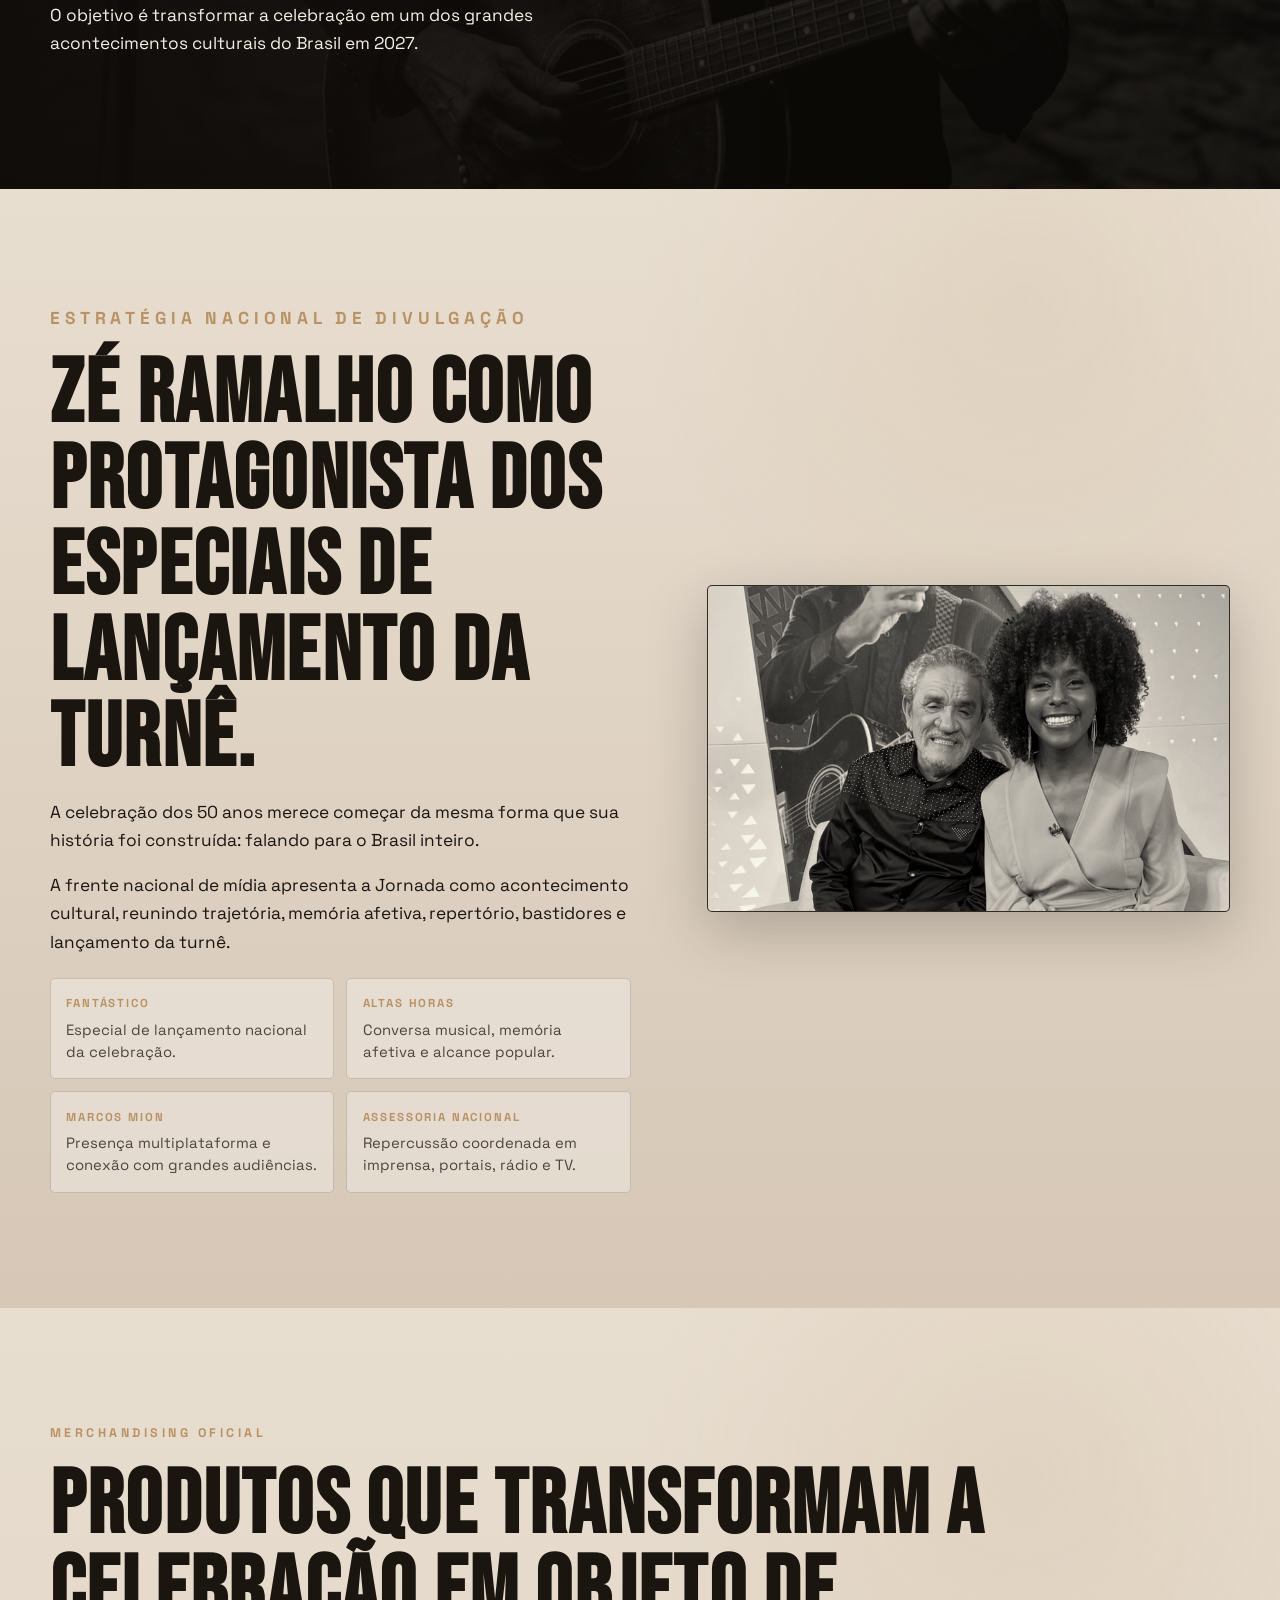
==== commit 7199ecd2: "Add files via upload" ====
--- a/index.html
+++ b/index.html
@@ -289,8 +289,8 @@
     <section class="section-dark tour-bus-section">
       <div class="container tour-bus-showcase reveal">
         <figure class="mockup-frame tour-bus-mockup">
-          <!-- Substituir este arquivo pelo mockup final do ônibus oficial, mantendo o mesmo nome para não alterar o HTML. -->
-          <img src="assets/img/placeholder-onibus-turne.webp?v=20260630" alt="Placeholder para mockup do ônibus oficial plotado da turnê." />
+          <!-- Mockup do ônibus oficial inserido mantendo o mesmo nome de arquivo para preservar a estrutura do site. -->
+          <img src="assets/img/placeholder-onibus-turne.webp?v=20260630" alt="Mockup do ônibus oficial plotado da turnê Zé Ramalho 50 anos." />
         </figure>
 
         <div class="mockup-overlay-copy">
@@ -477,8 +477,8 @@
         </div>
 
         <figure class="mockup-frame merch-mockup-frame reveal">
-          <!-- Substituir este arquivo pelo mockup final do vinil/produtos oficiais, mantendo o mesmo nome para não alterar o HTML. -->
-          <img src="assets/img/placeholder-merch-vinil.webp?v=20260630" alt="Placeholder para mockup do vinil comemorativo e produtos oficiais da turnê." />
+          <!-- Mockup do vinil comemorativo inserido mantendo o mesmo nome de arquivo para preservar a estrutura do site. -->
+          <img src="assets/img/placeholder-merch-vinil.webp?v=20260630" alt="Mockup do vinil comemorativo e produtos oficiais da turnê Zé Ramalho 50 anos." />
         </figure>
 
         <div class="merch-info-grid reveal">
@@ -548,7 +548,7 @@
 
       <div class="container celebration-highlight reveal">
         <figure class="photo-card celebration-photo-placeholder">
-          <img src="assets/img/foto-08-celebracao.webp?v=16" alt="Retrato de Zé Ramalho para destaque da celebração." />
+          <img src="assets/img/foto-08-celebracao.webp?v=20260630-sintese" alt="Retrato de Zé Ramalho para destaque da síntese do projeto." />
         </figure>
         <div>
           <p class="eyebrow">Síntese do projeto</p>
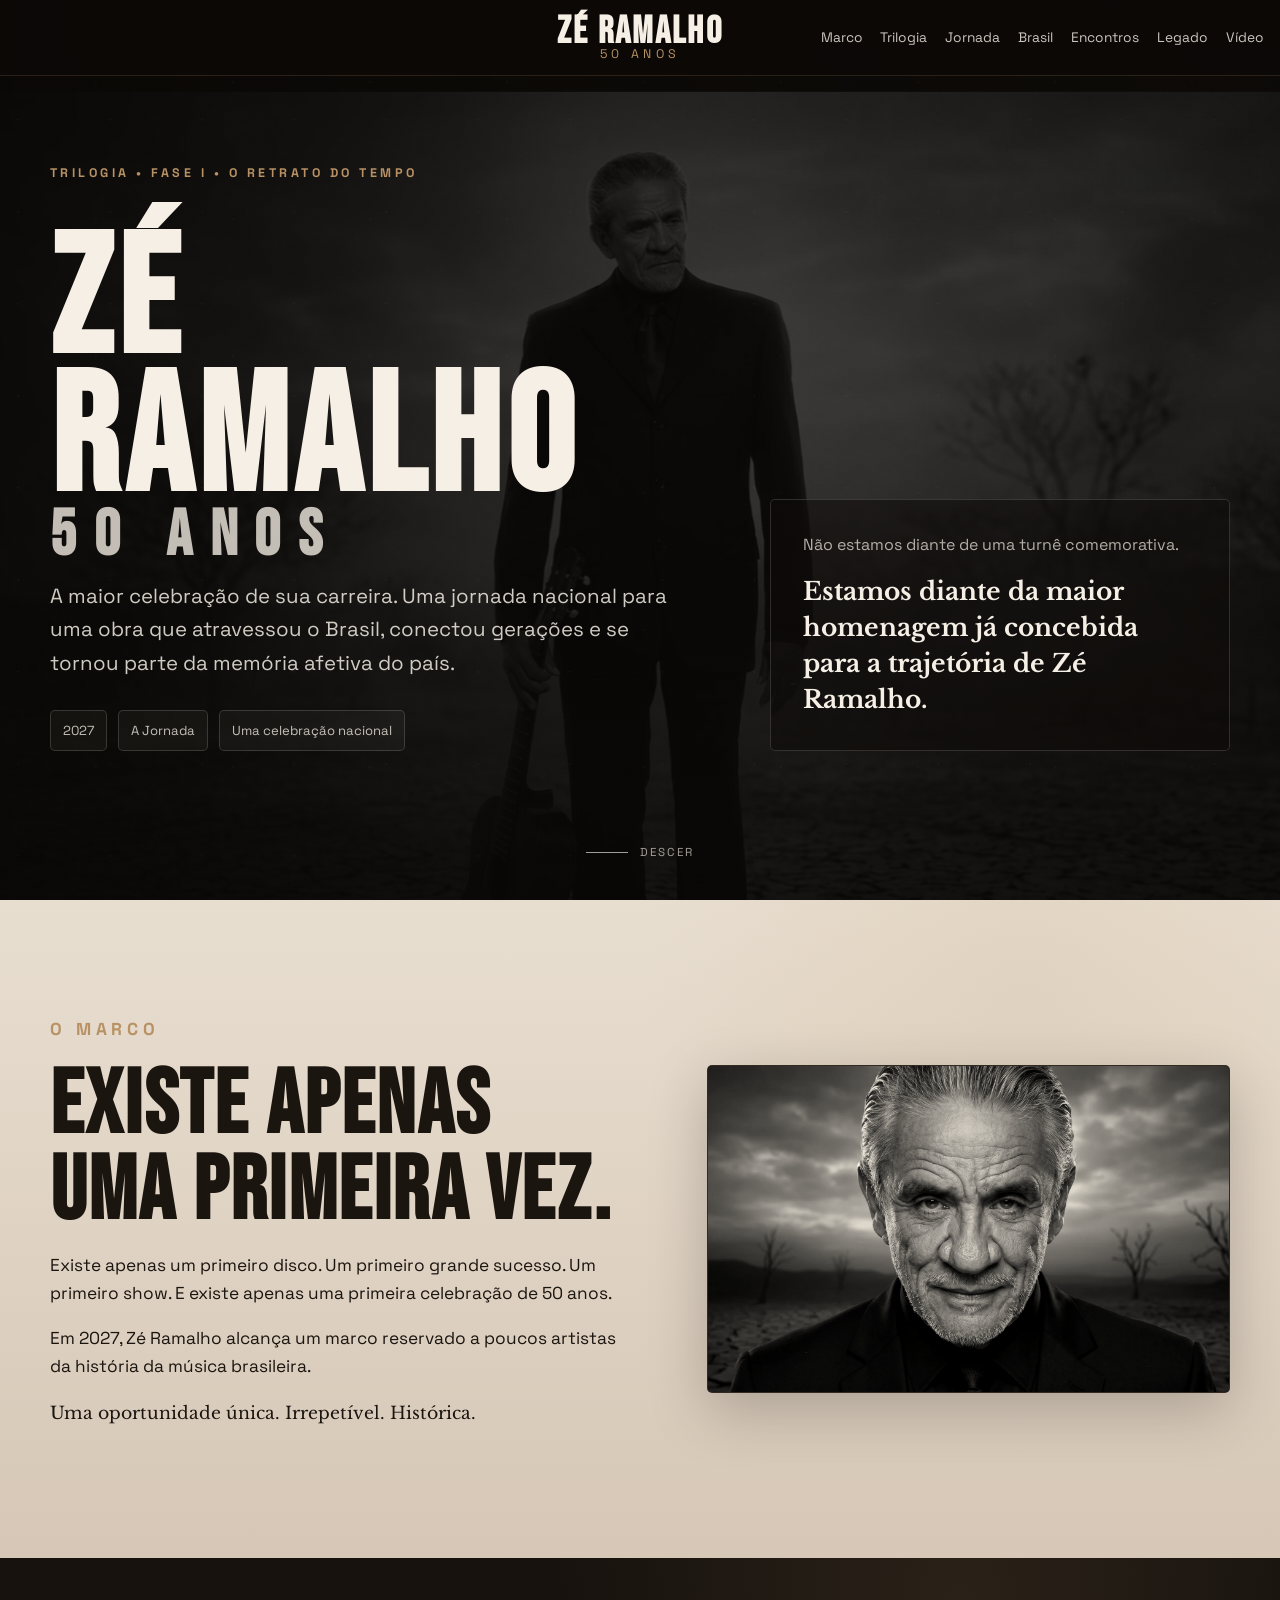
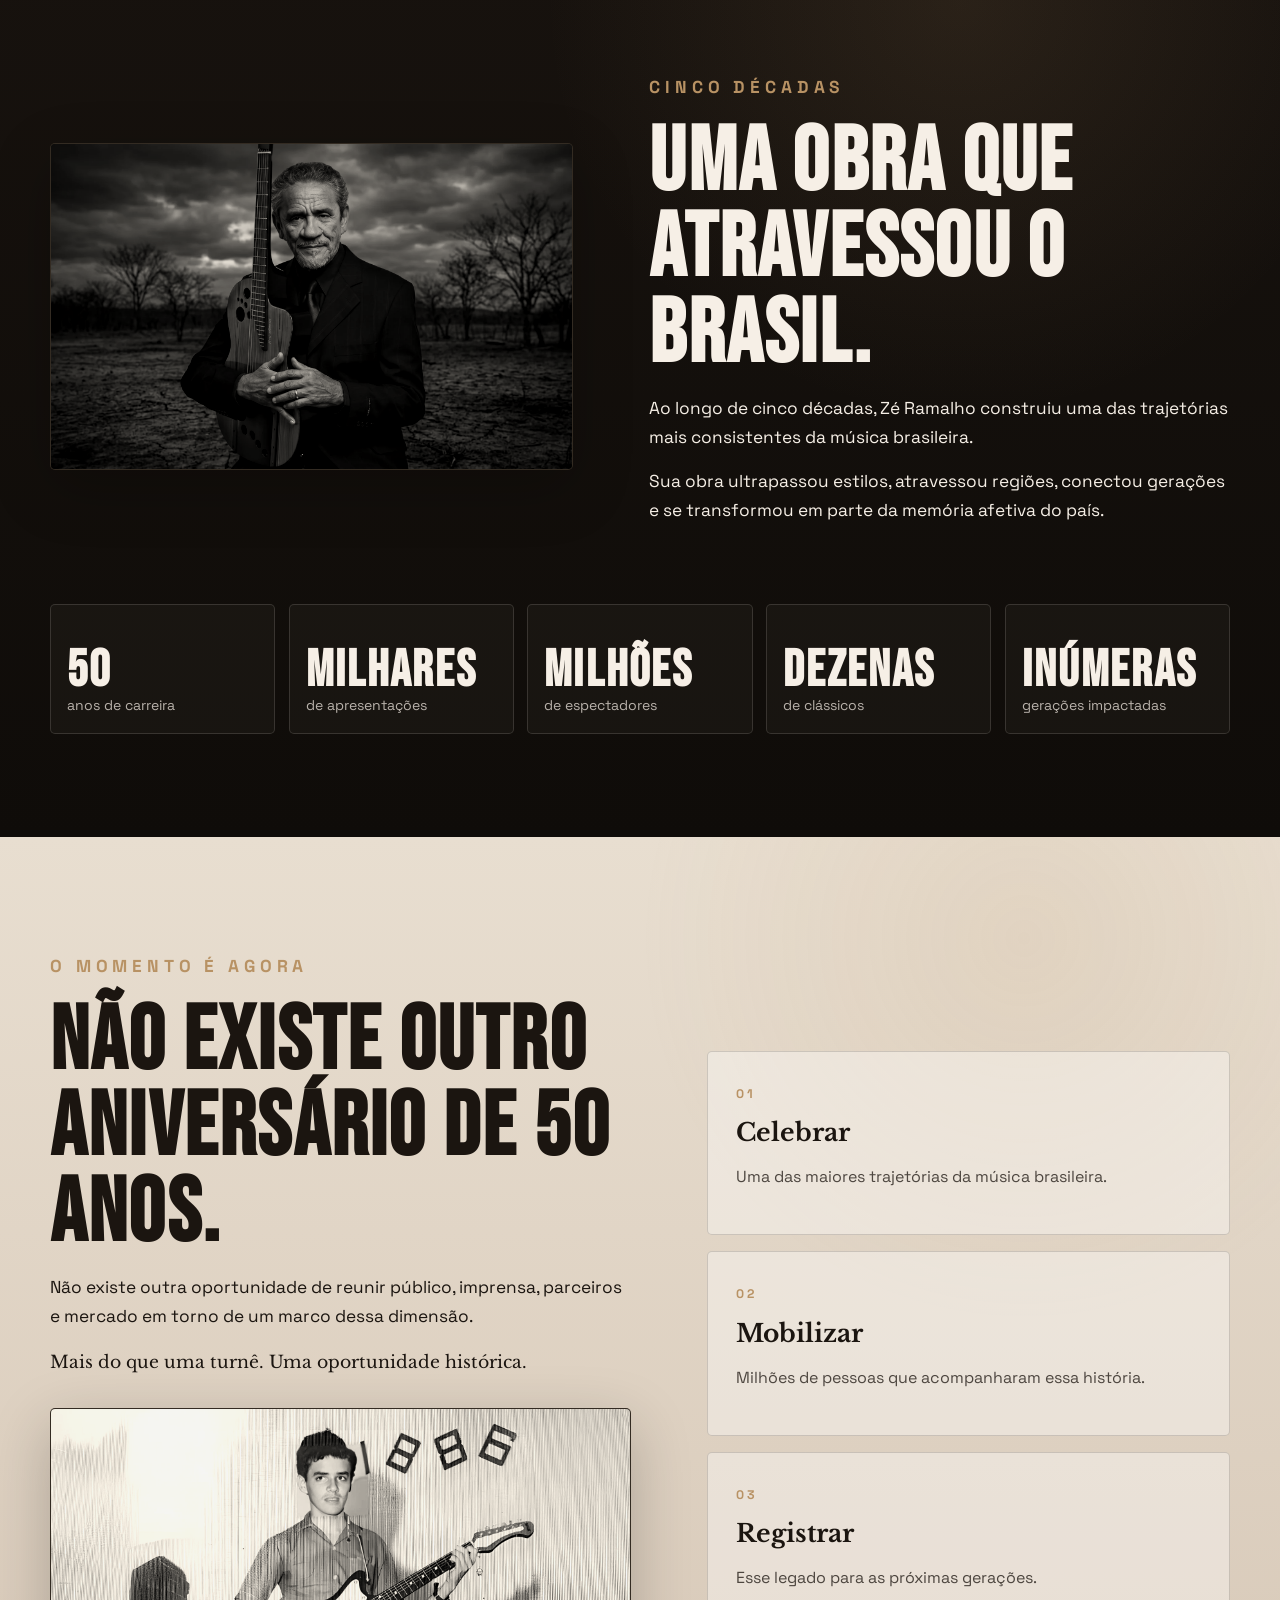
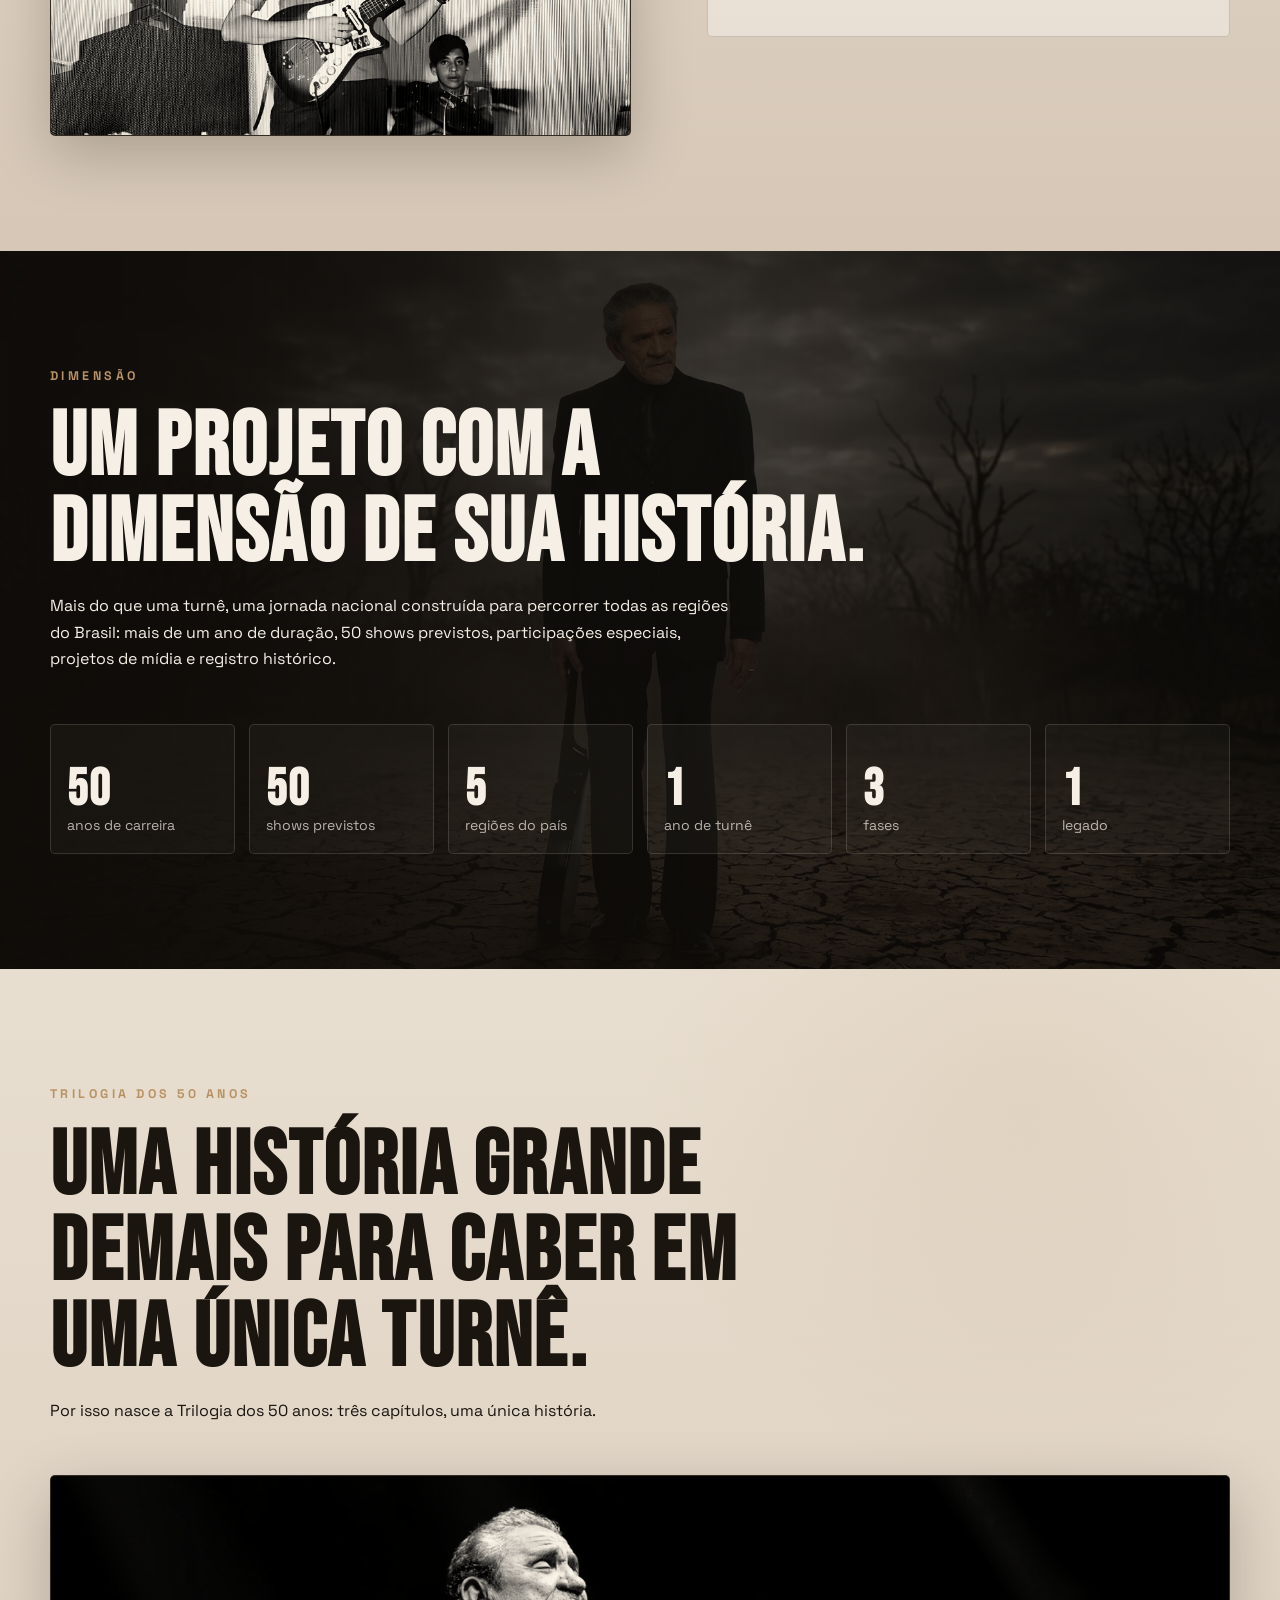
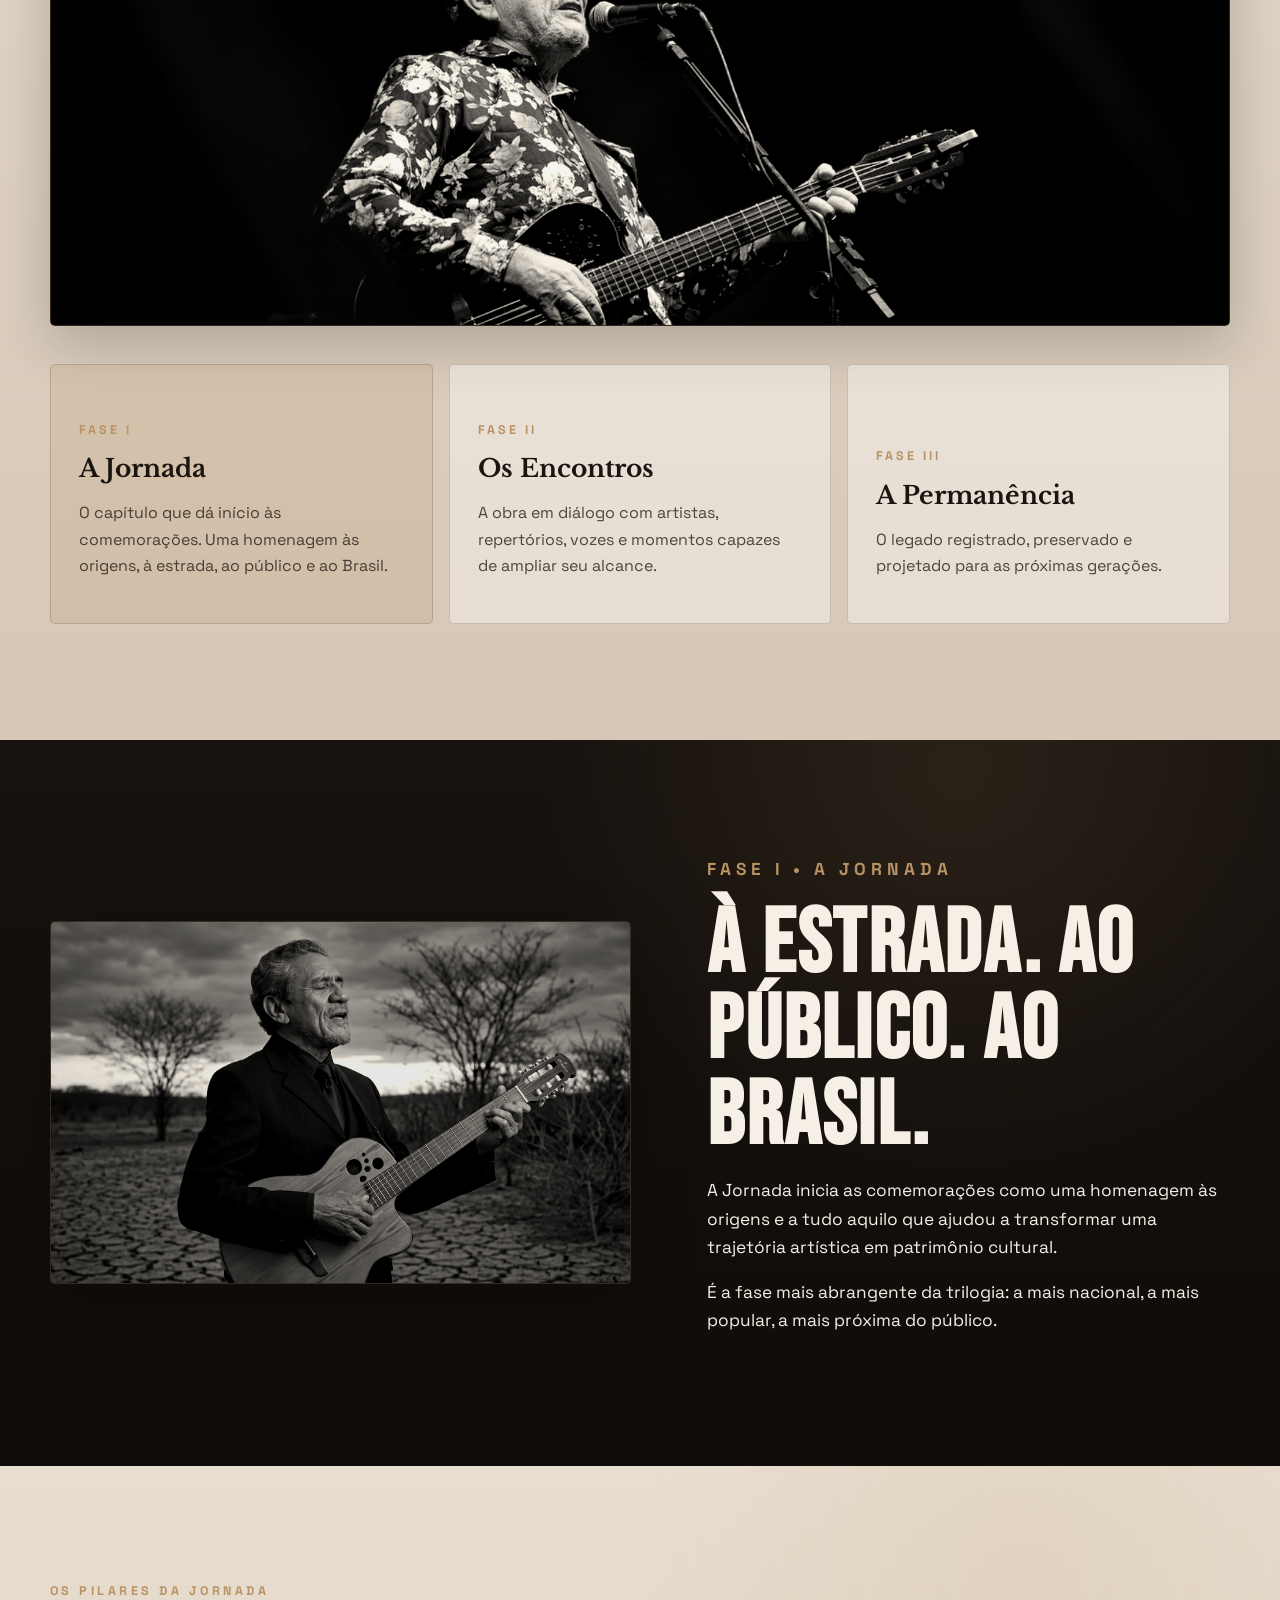
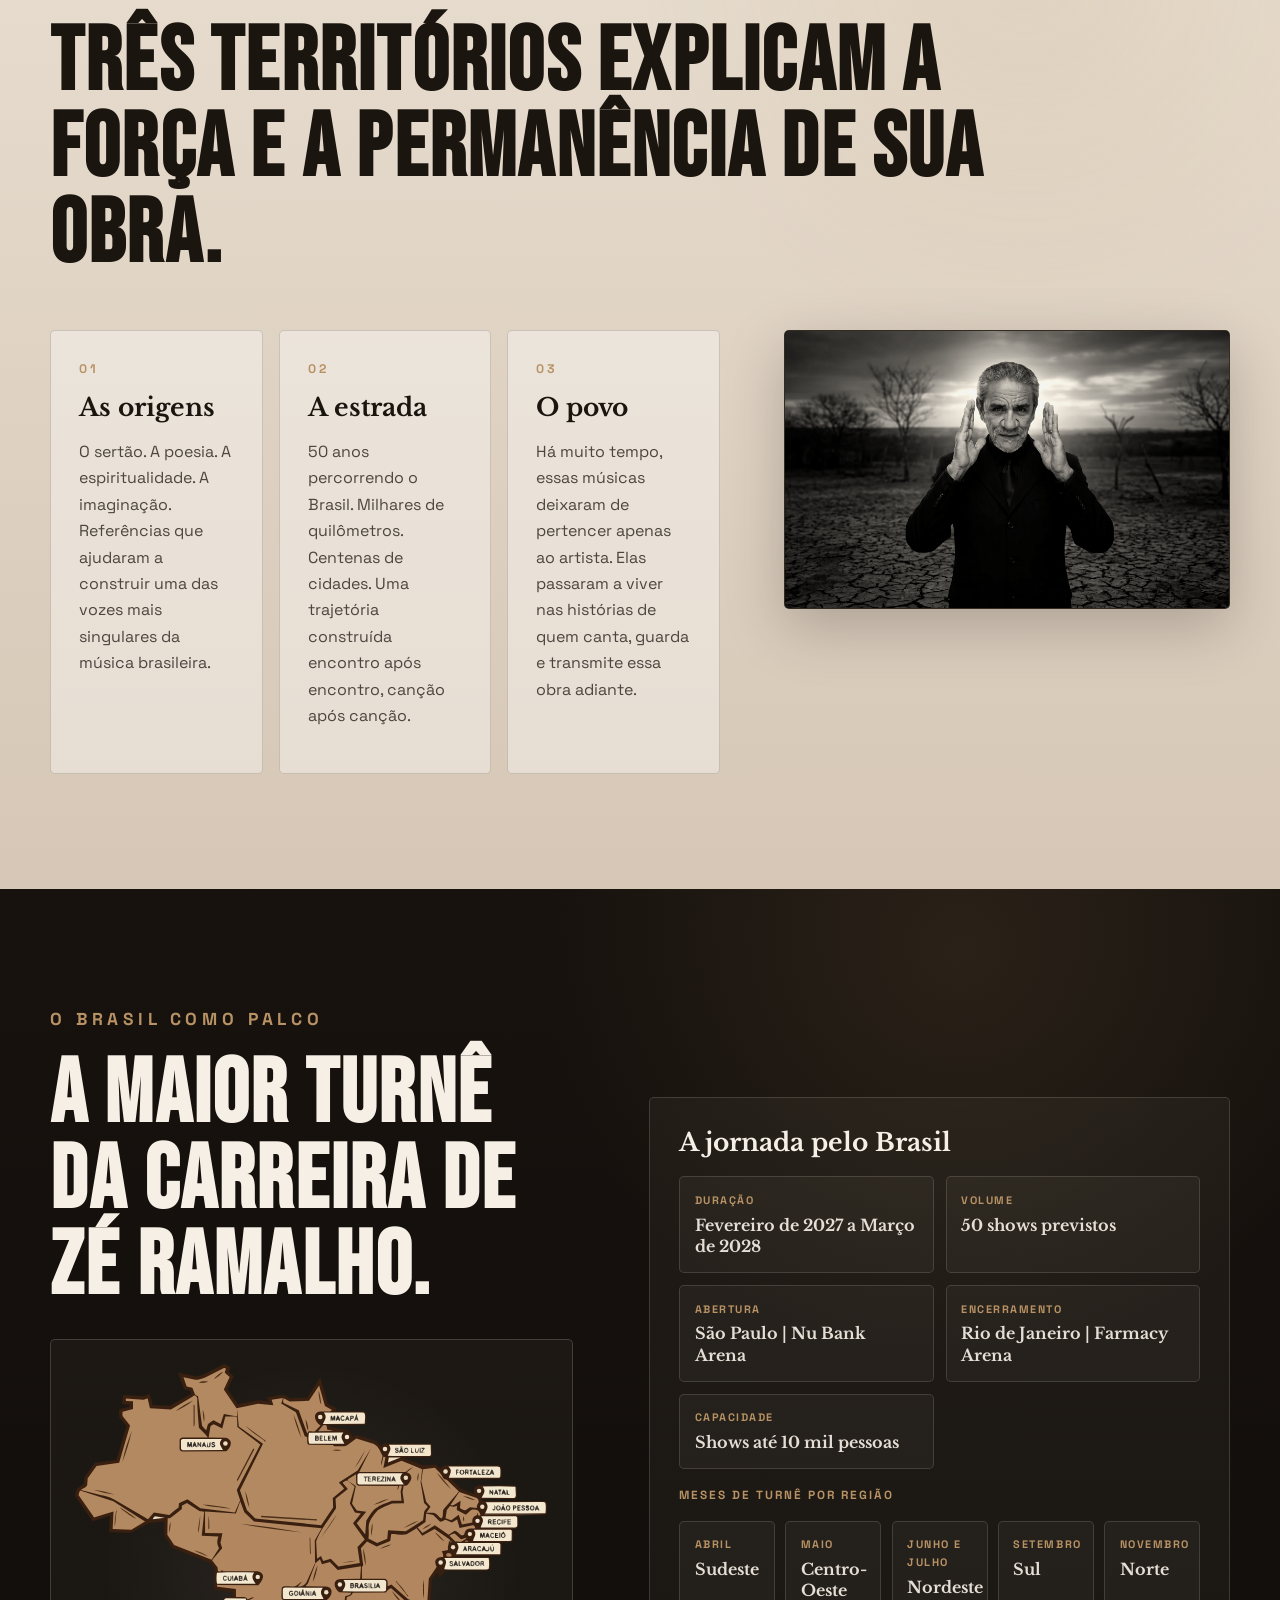
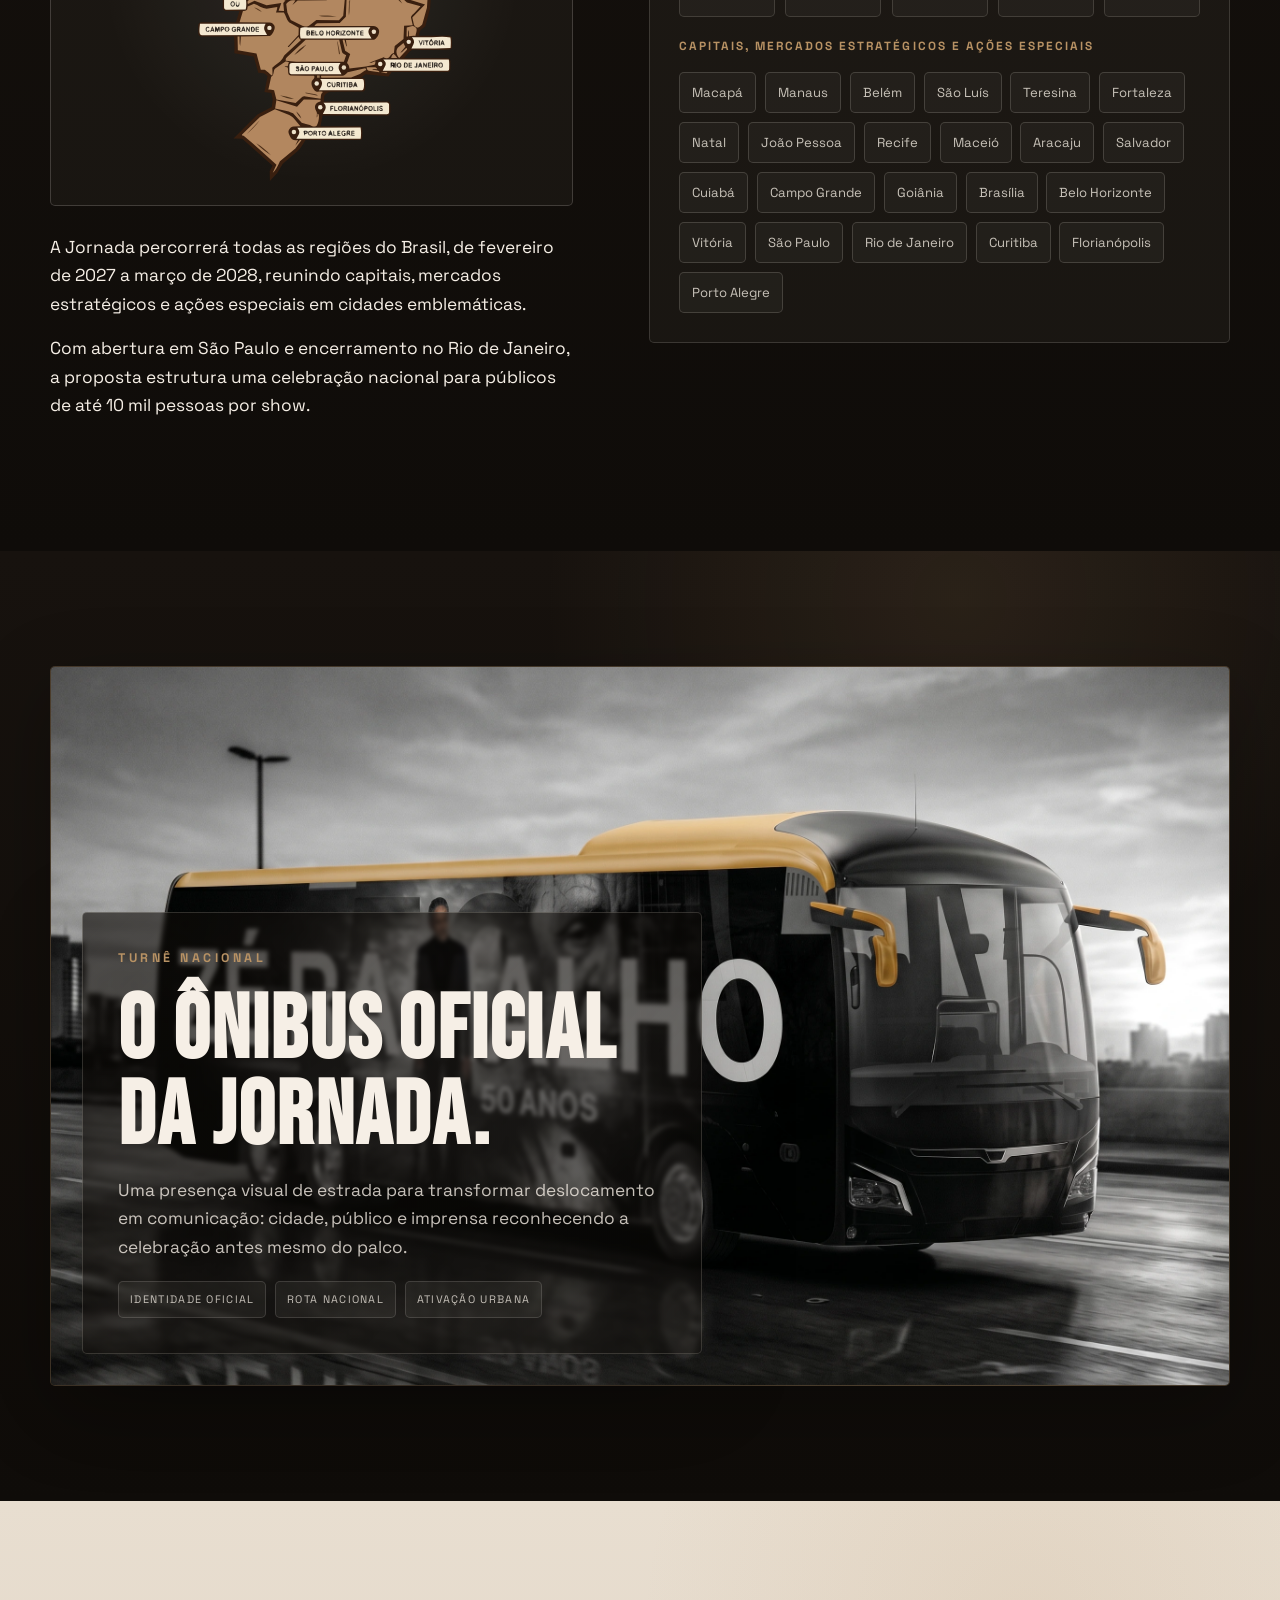
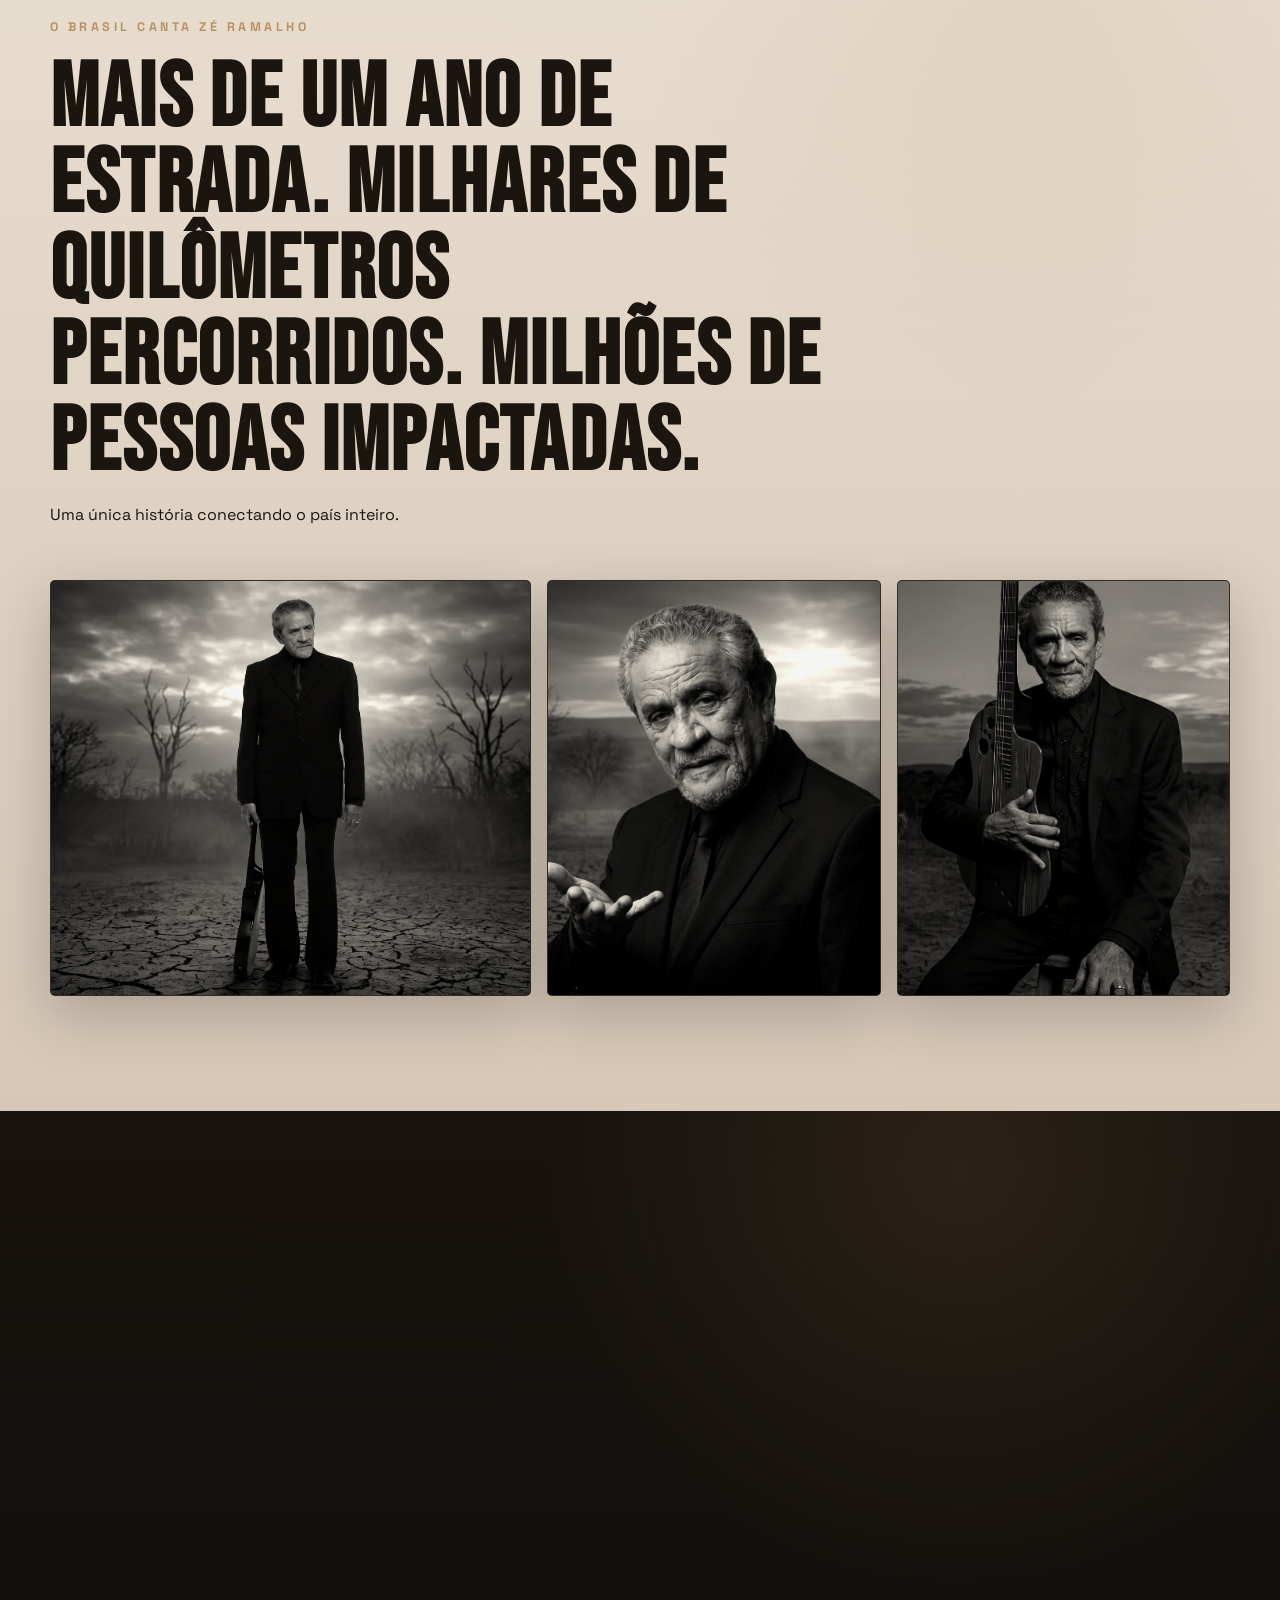
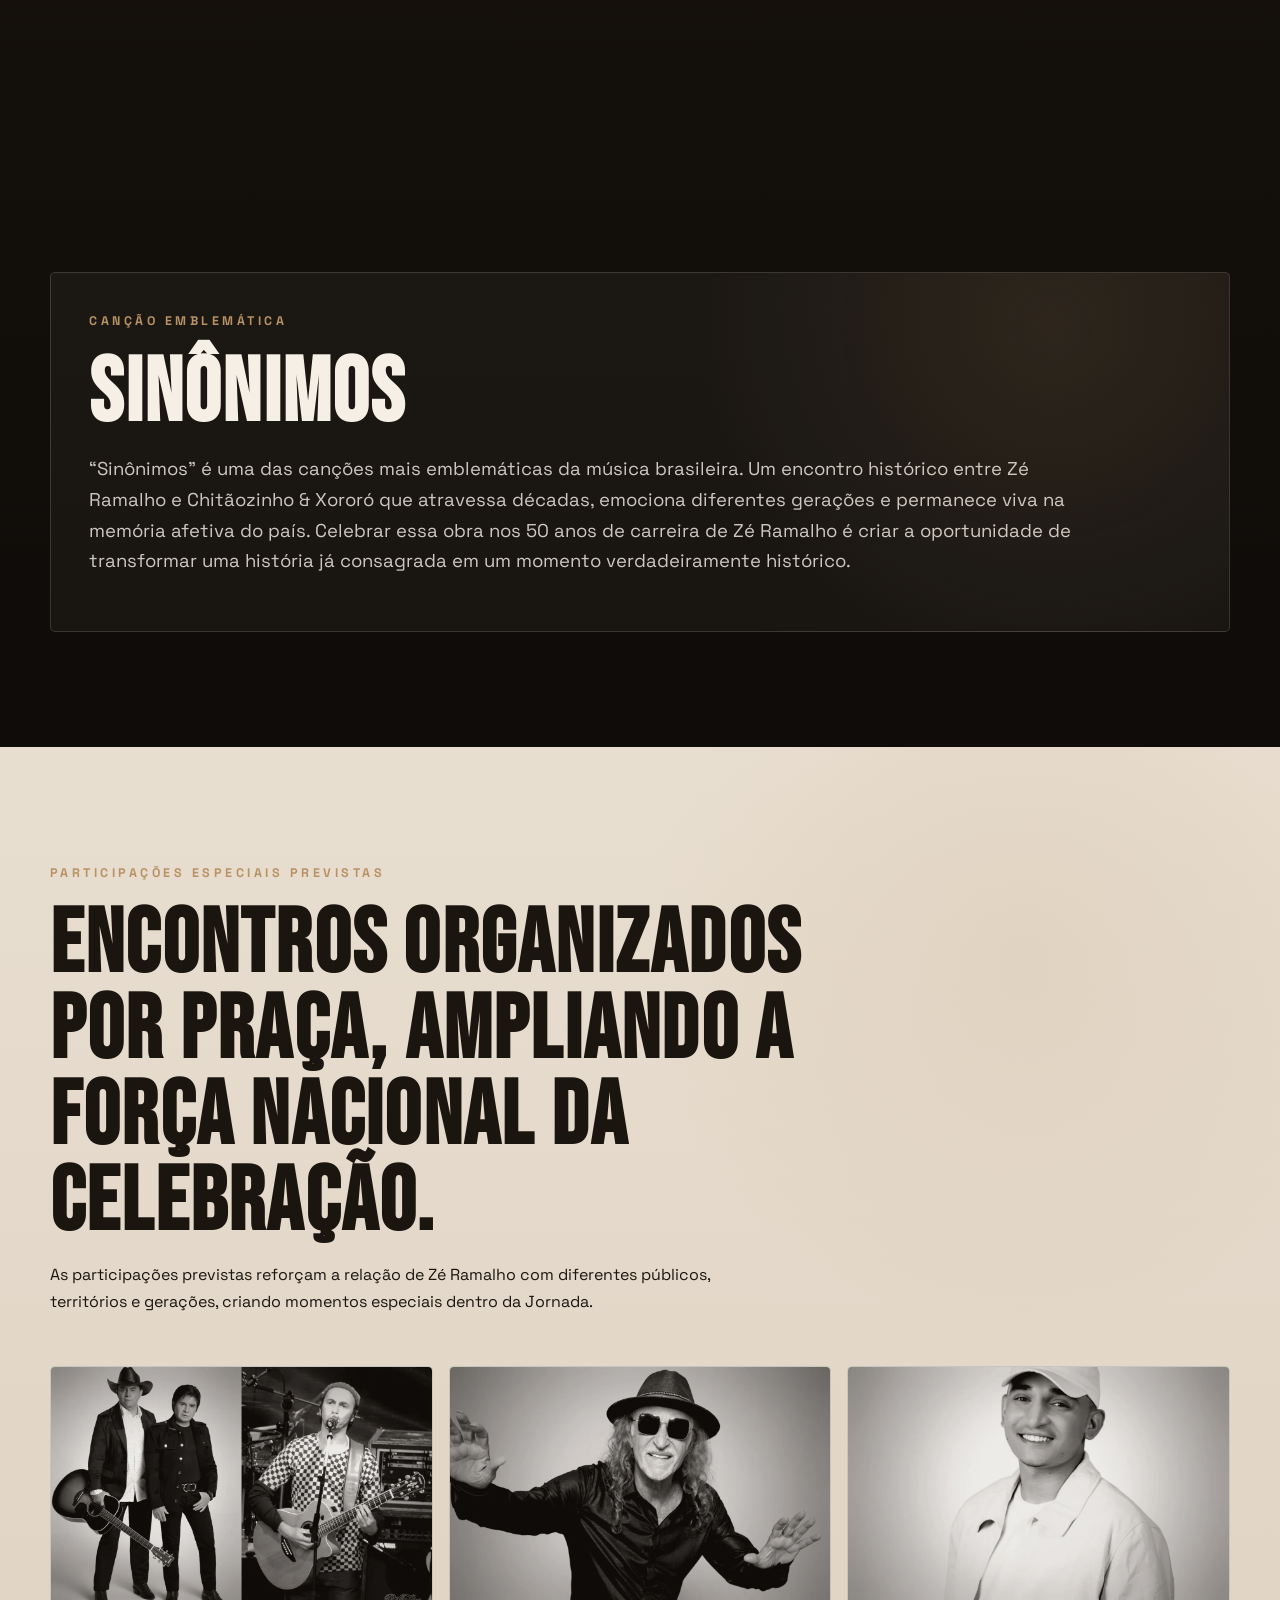
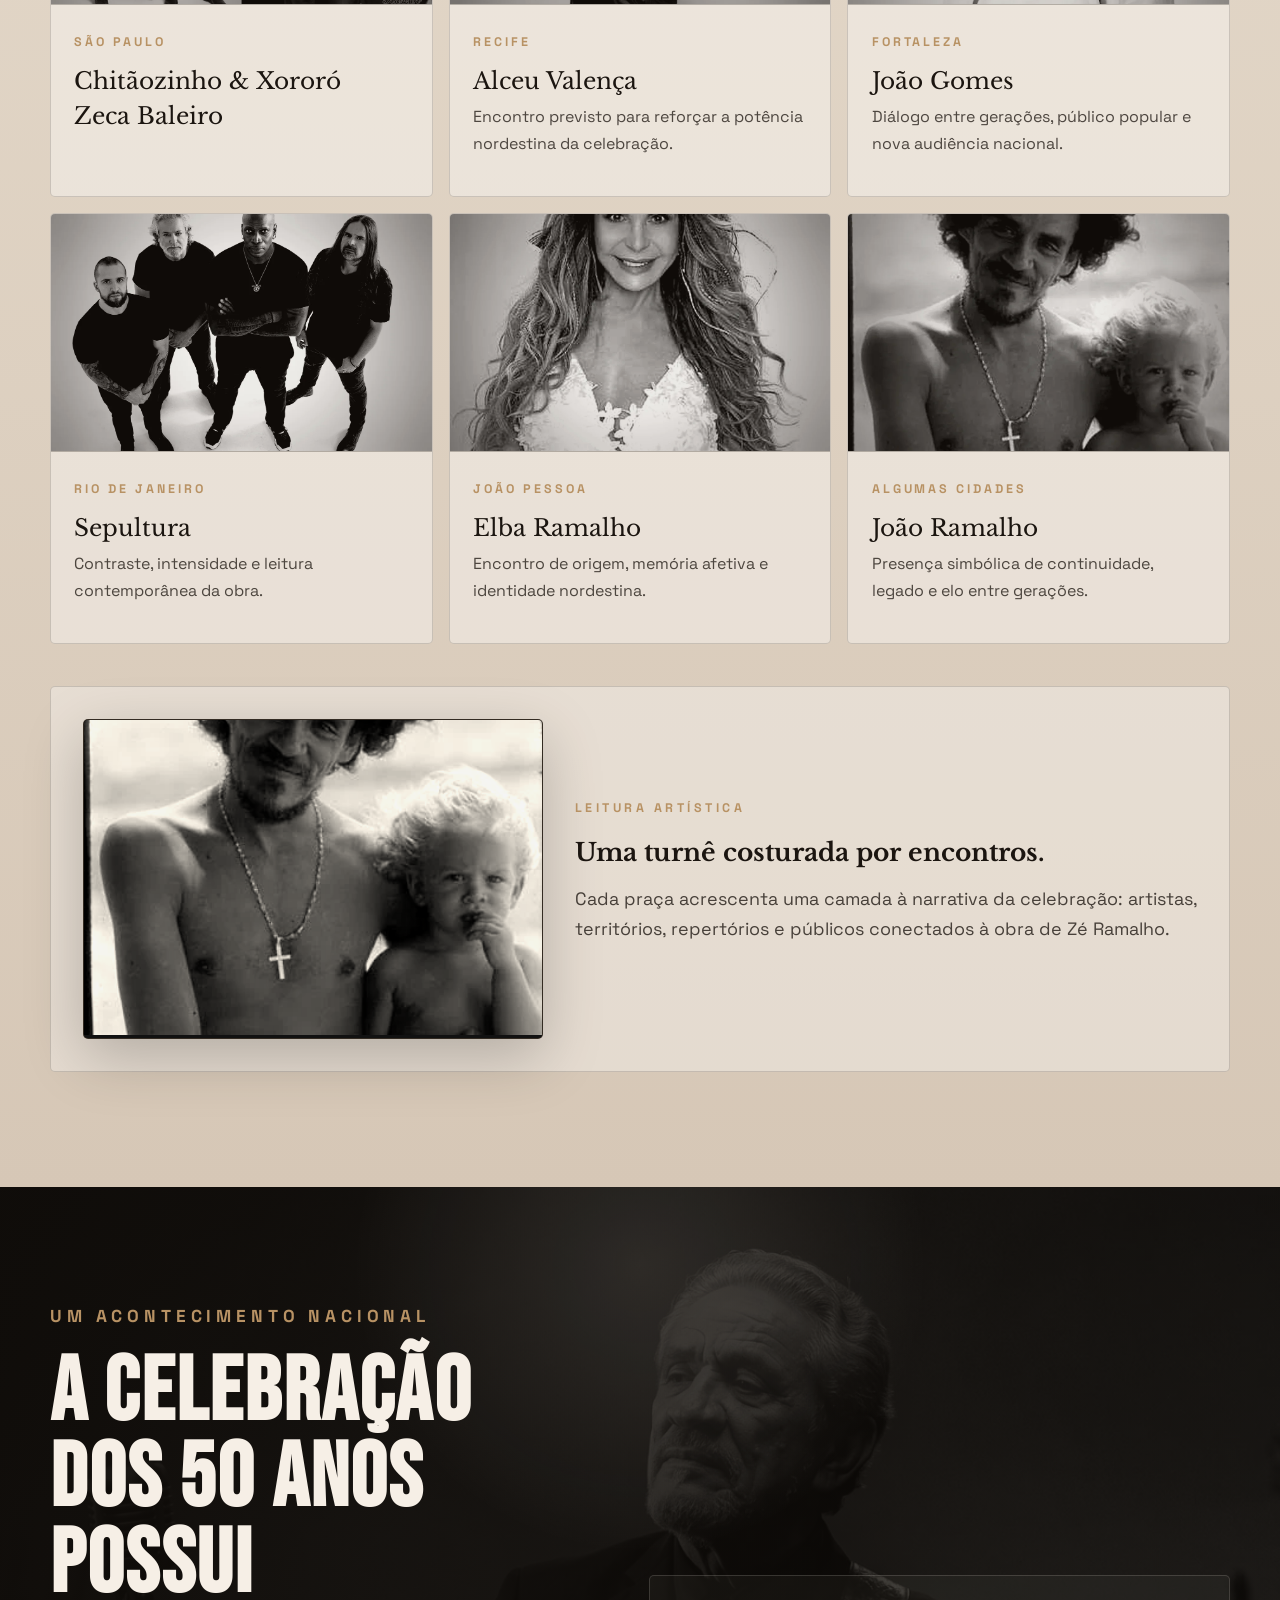
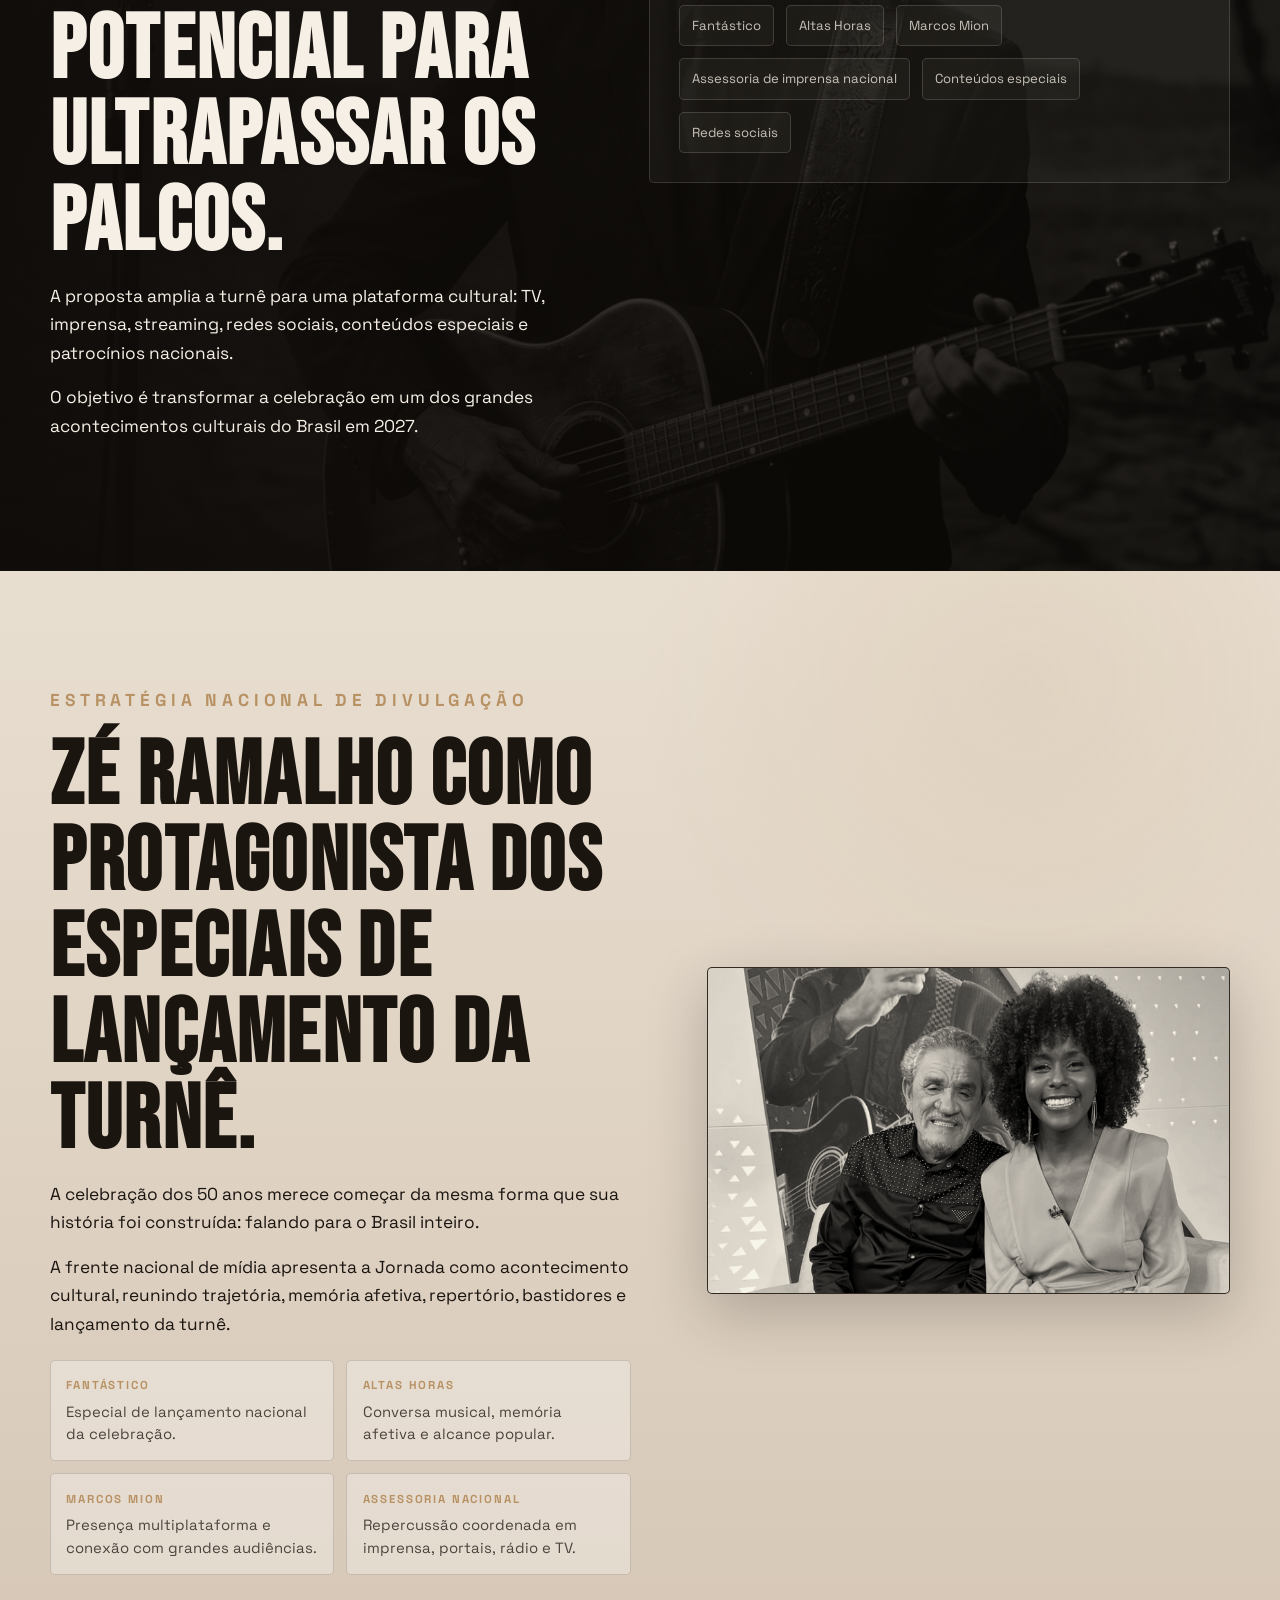
==== commit e66ce3c9: "Add files via upload" ====
--- a/index.html
+++ b/index.html
@@ -353,51 +353,81 @@
 
         <div class="regional-guest-grid">
           <article class="regional-guest-card reveal">
-            <span>São Paulo</span>
-            <ul class="guest-name-list">
-              <li>Chitãozinho &amp; Xororó</li>
-              <li>Zeca Baleiro</li>
-            </ul>
+            <figure class="regional-guest-photo">
+              <img src="assets/img/participacao-sao-paulo.webp?v=20260630" alt="Chitãozinho &amp; Xororó e Zeca Baleiro, participações previstas em São Paulo." />
+            </figure>
+            <div class="regional-guest-copy">
+              <span>São Paulo</span>
+              <ul class="guest-name-list">
+                <li>Chitãozinho &amp; Xororó</li>
+                <li>Zeca Baleiro</li>
+              </ul>
+            </div>
           </article>
 
           <article class="regional-guest-card reveal">
-            <span>Recife</span>
-            <ul class="guest-name-list">
-              <li>Alceu Valença</li>
-            </ul>
-            <p>Encontro previsto para reforçar a potência nordestina da celebração.</p>
+            <figure class="regional-guest-photo">
+              <img src="assets/img/participacao-alceu.webp?v=20260630" alt="Alceu Valença, participação prevista em Recife." />
+            </figure>
+            <div class="regional-guest-copy">
+              <span>Recife</span>
+              <ul class="guest-name-list">
+                <li>Alceu Valença</li>
+              </ul>
+              <p>Encontro previsto para reforçar a potência nordestina da celebração.</p>
+            </div>
           </article>
 
           <article class="regional-guest-card reveal">
-            <span>Fortaleza</span>
-            <ul class="guest-name-list">
-              <li>João Gomes</li>
-            </ul>
-            <p>Diálogo entre gerações, público popular e nova audiência nacional.</p>
+            <figure class="regional-guest-photo">
+              <img src="assets/img/participacao-joao-gomes.webp?v=20260630" alt="João Gomes, participação prevista em Fortaleza." />
+            </figure>
+            <div class="regional-guest-copy">
+              <span>Fortaleza</span>
+              <ul class="guest-name-list">
+                <li>João Gomes</li>
+              </ul>
+              <p>Diálogo entre gerações, público popular e nova audiência nacional.</p>
+            </div>
           </article>
 
           <article class="regional-guest-card reveal">
-            <span>Rio de Janeiro</span>
-            <ul class="guest-name-list">
-              <li>Sepultura</li>
-            </ul>
-            <p>Contraste, intensidade e leitura contemporânea da obra.</p>
+            <figure class="regional-guest-photo">
+              <img src="assets/img/participacao-sepultura.webp?v=20260630" alt="Sepultura, participação prevista no Rio de Janeiro." />
+            </figure>
+            <div class="regional-guest-copy">
+              <span>Rio de Janeiro</span>
+              <ul class="guest-name-list">
+                <li>Sepultura</li>
+              </ul>
+              <p>Contraste, intensidade e leitura contemporânea da obra.</p>
+            </div>
           </article>
 
           <article class="regional-guest-card reveal">
-            <span>João Pessoa</span>
-            <ul class="guest-name-list">
-              <li>Elba Ramalho</li>
-            </ul>
-            <p>Encontro de origem, memória afetiva e identidade nordestina.</p>
+            <figure class="regional-guest-photo">
+              <img src="assets/img/participacao-elba.webp?v=20260630" alt="Elba Ramalho, participação prevista em João Pessoa." />
+            </figure>
+            <div class="regional-guest-copy">
+              <span>João Pessoa</span>
+              <ul class="guest-name-list">
+                <li>Elba Ramalho</li>
+              </ul>
+              <p>Encontro de origem, memória afetiva e identidade nordestina.</p>
+            </div>
           </article>
 
           <article class="regional-guest-card reveal">
-            <span>Algumas cidades</span>
-            <ul class="guest-name-list">
-              <li>João Ramalho</li>
-            </ul>
-            <p>Presença simbólica de continuidade, legado e elo entre gerações.</p>
+            <figure class="regional-guest-photo">
+              <img src="assets/img/participacao-joao-ramalho.webp?v=20260630" alt="Zé Ramalho com João Ramalho, imagem de continuidade familiar." />
+            </figure>
+            <div class="regional-guest-copy">
+              <span>Algumas cidades</span>
+              <ul class="guest-name-list">
+                <li>João Ramalho</li>
+              </ul>
+              <p>Presença simbólica de continuidade, legado e elo entre gerações.</p>
+            </div>
           </article>
         </div>
 
--- a/styles.css
+++ b/styles.css
@@ -1393,8 +1393,9 @@
   padding: clamp(1.2rem, 3.5vw, 2.2rem);
   border: 1px solid rgba(246,239,230,.16);
   border-radius: var(--radius);
-  background: rgba(15,12,9,.82);
-  backdrop-filter: blur(6px);
+  background: linear-gradient(135deg, rgba(15,12,9,.64), rgba(15,12,9,.44));
+  backdrop-filter: blur(2px);
+  box-shadow: 0 24px 90px rgba(0,0,0,.28);
 }
 
 .mockup-overlay-copy h2 {
@@ -1431,13 +1432,36 @@
 }
 
 .regional-guest-card {
-  min-height: 240px;
-  display: grid;
-  align-content: end;
+  min-height: 0;
+  display: flex;
+  flex-direction: column;
+  overflow: hidden;
   border: 1px solid var(--line-dark);
   background: rgba(255,255,255,.38);
   border-radius: var(--radius);
-  padding: clamp(1.15rem, 2.4vw, 1.65rem);
+  padding: 0;
+}
+
+.regional-guest-photo {
+  aspect-ratio: 16 / 10;
+  margin: 0;
+  border-bottom: 1px solid rgba(27,21,16,.15);
+  background: rgba(27,21,16,.14);
+  overflow: hidden;
+}
+
+.regional-guest-photo img {
+  width: 100%;
+  height: 100%;
+  display: block;
+  object-fit: cover;
+  object-position: center center;
+  filter: contrast(1.02);
+}
+
+.regional-guest-copy {
+  flex: 1;
+  padding: clamp(1.05rem, 2vw, 1.45rem);
 }
 
 .regional-guest-card span,
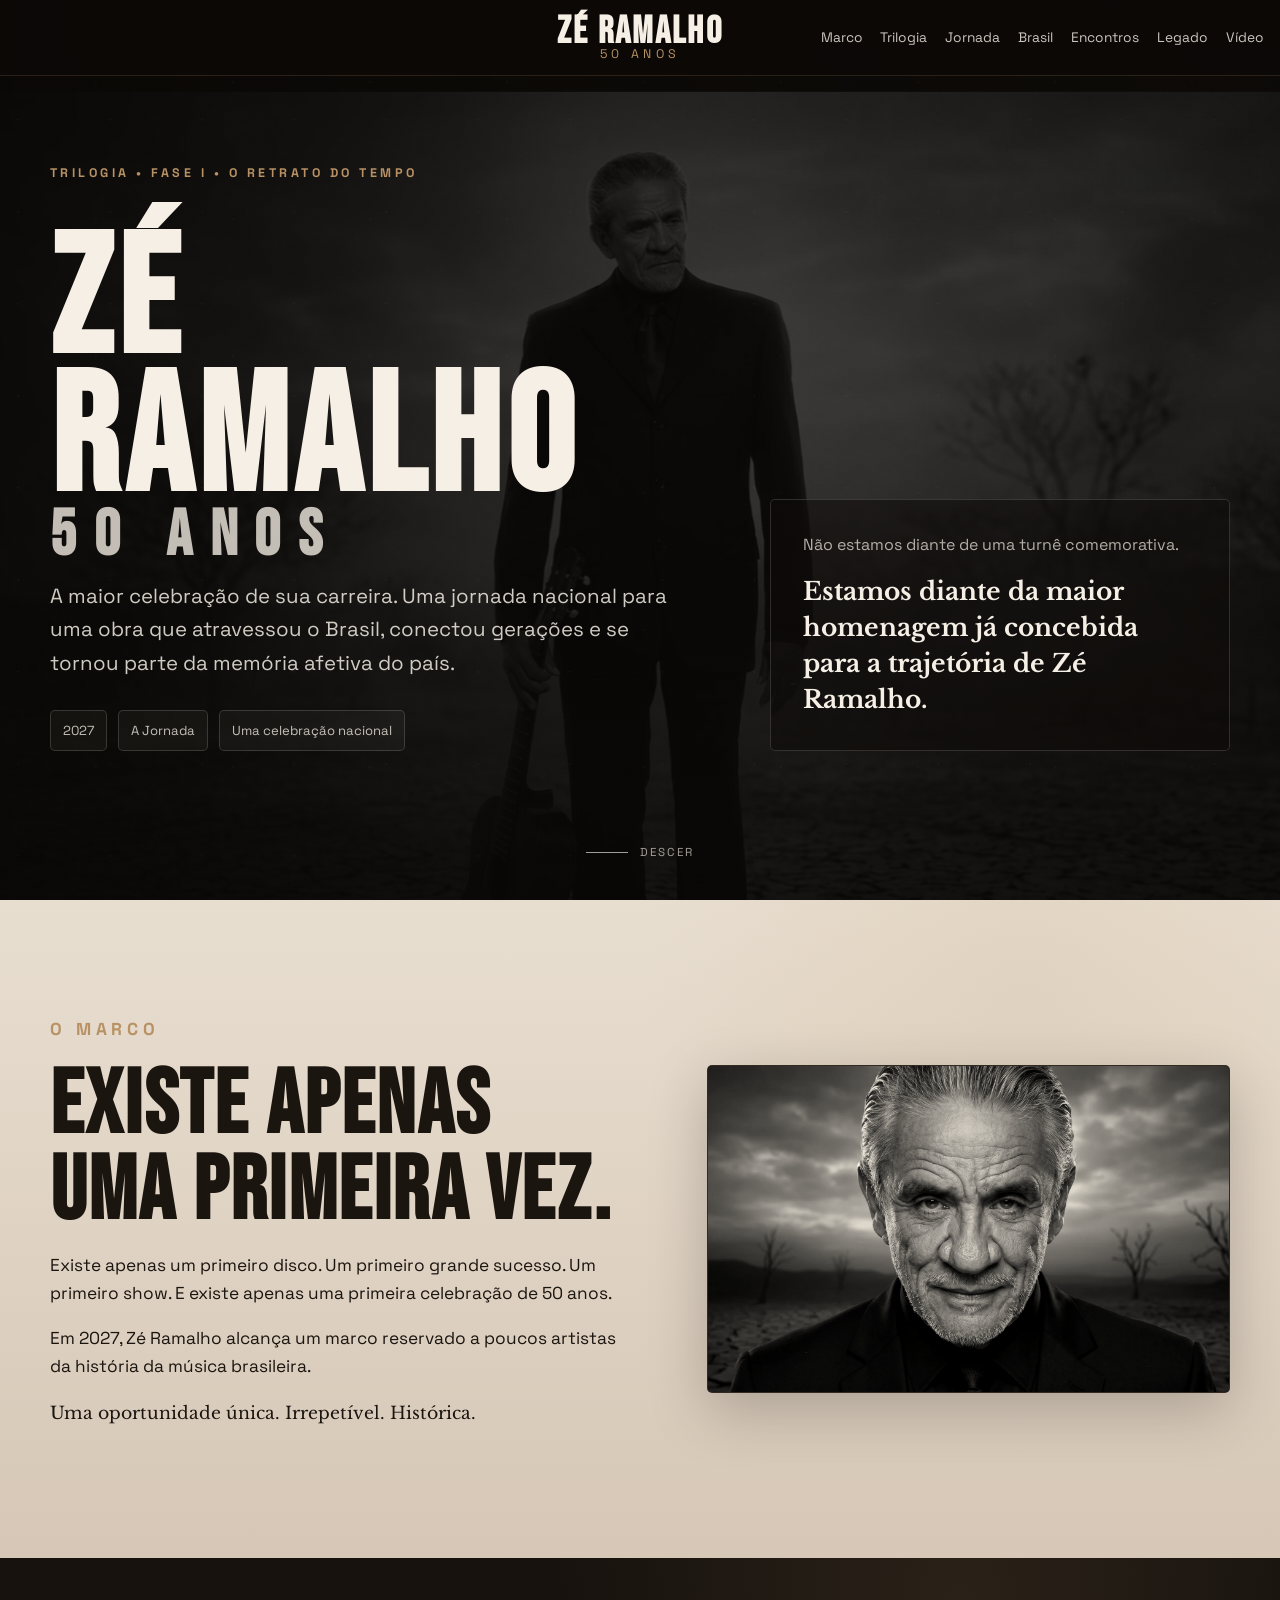
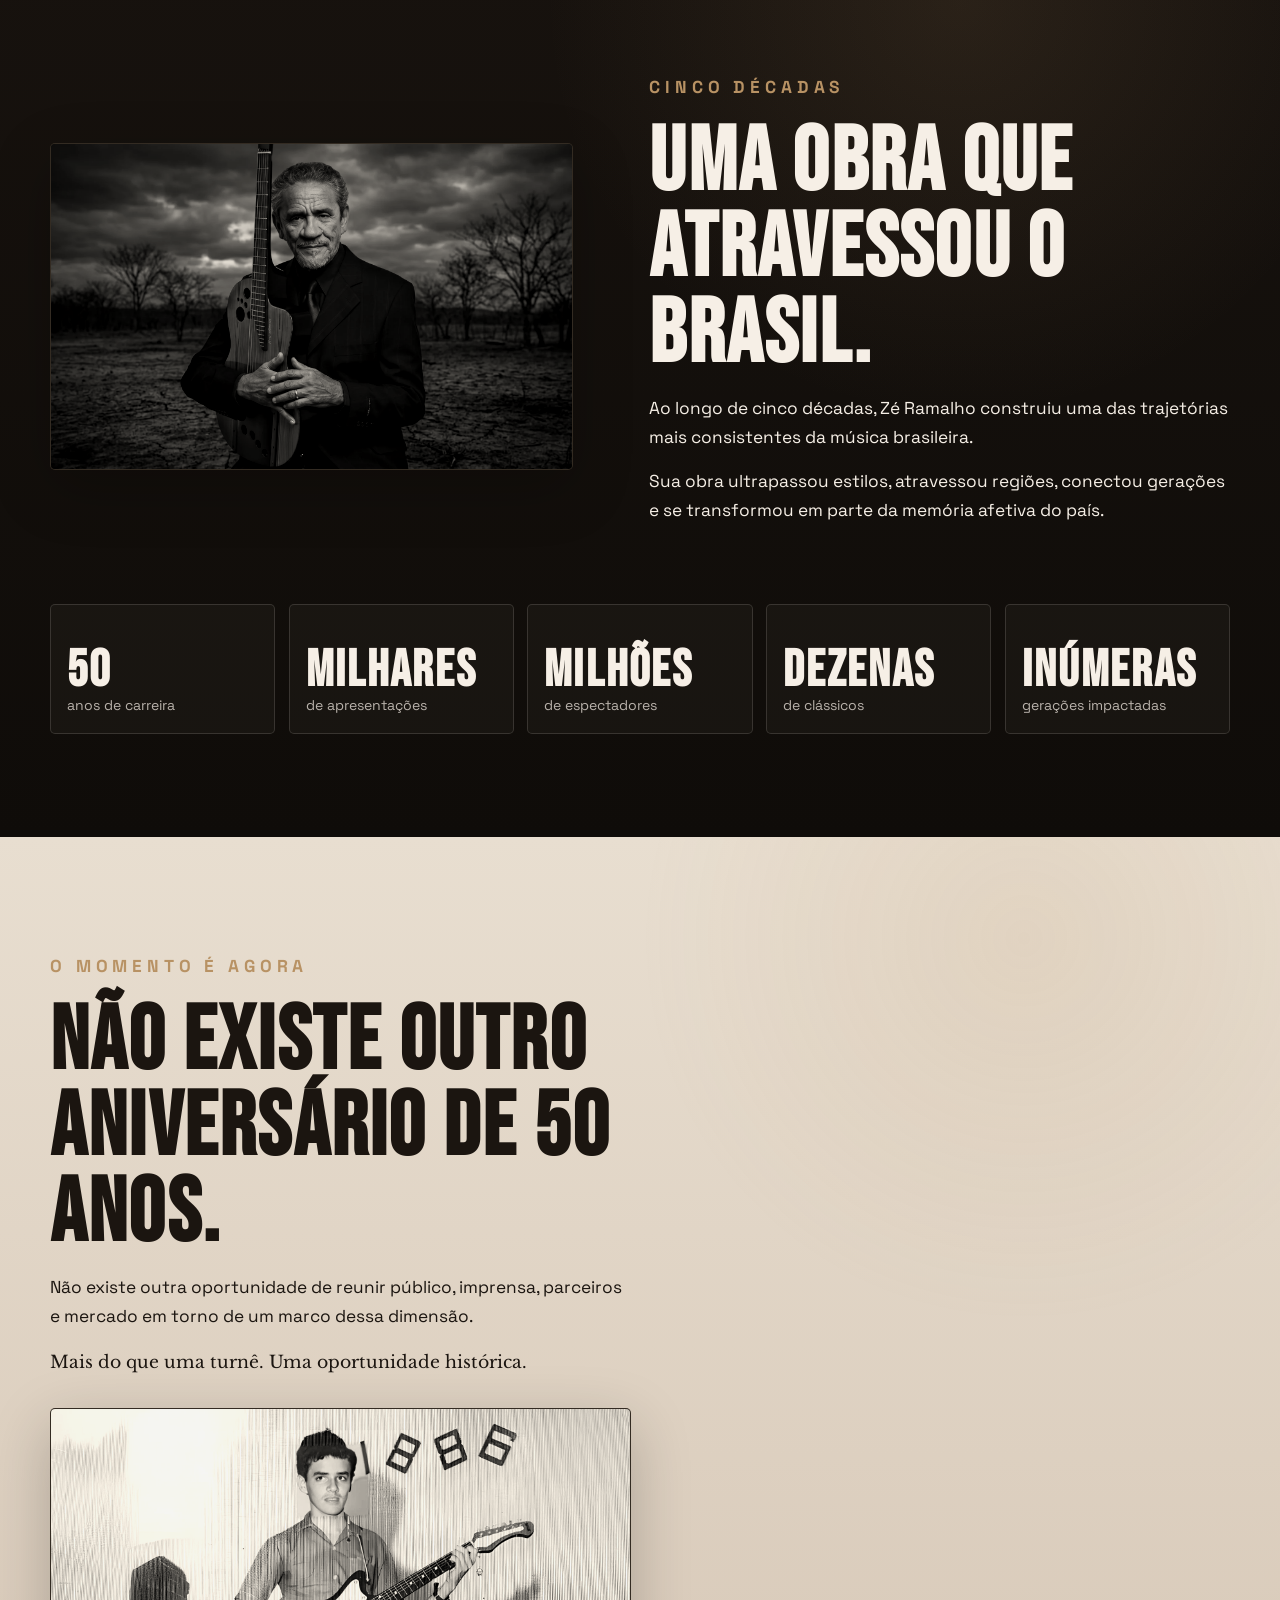
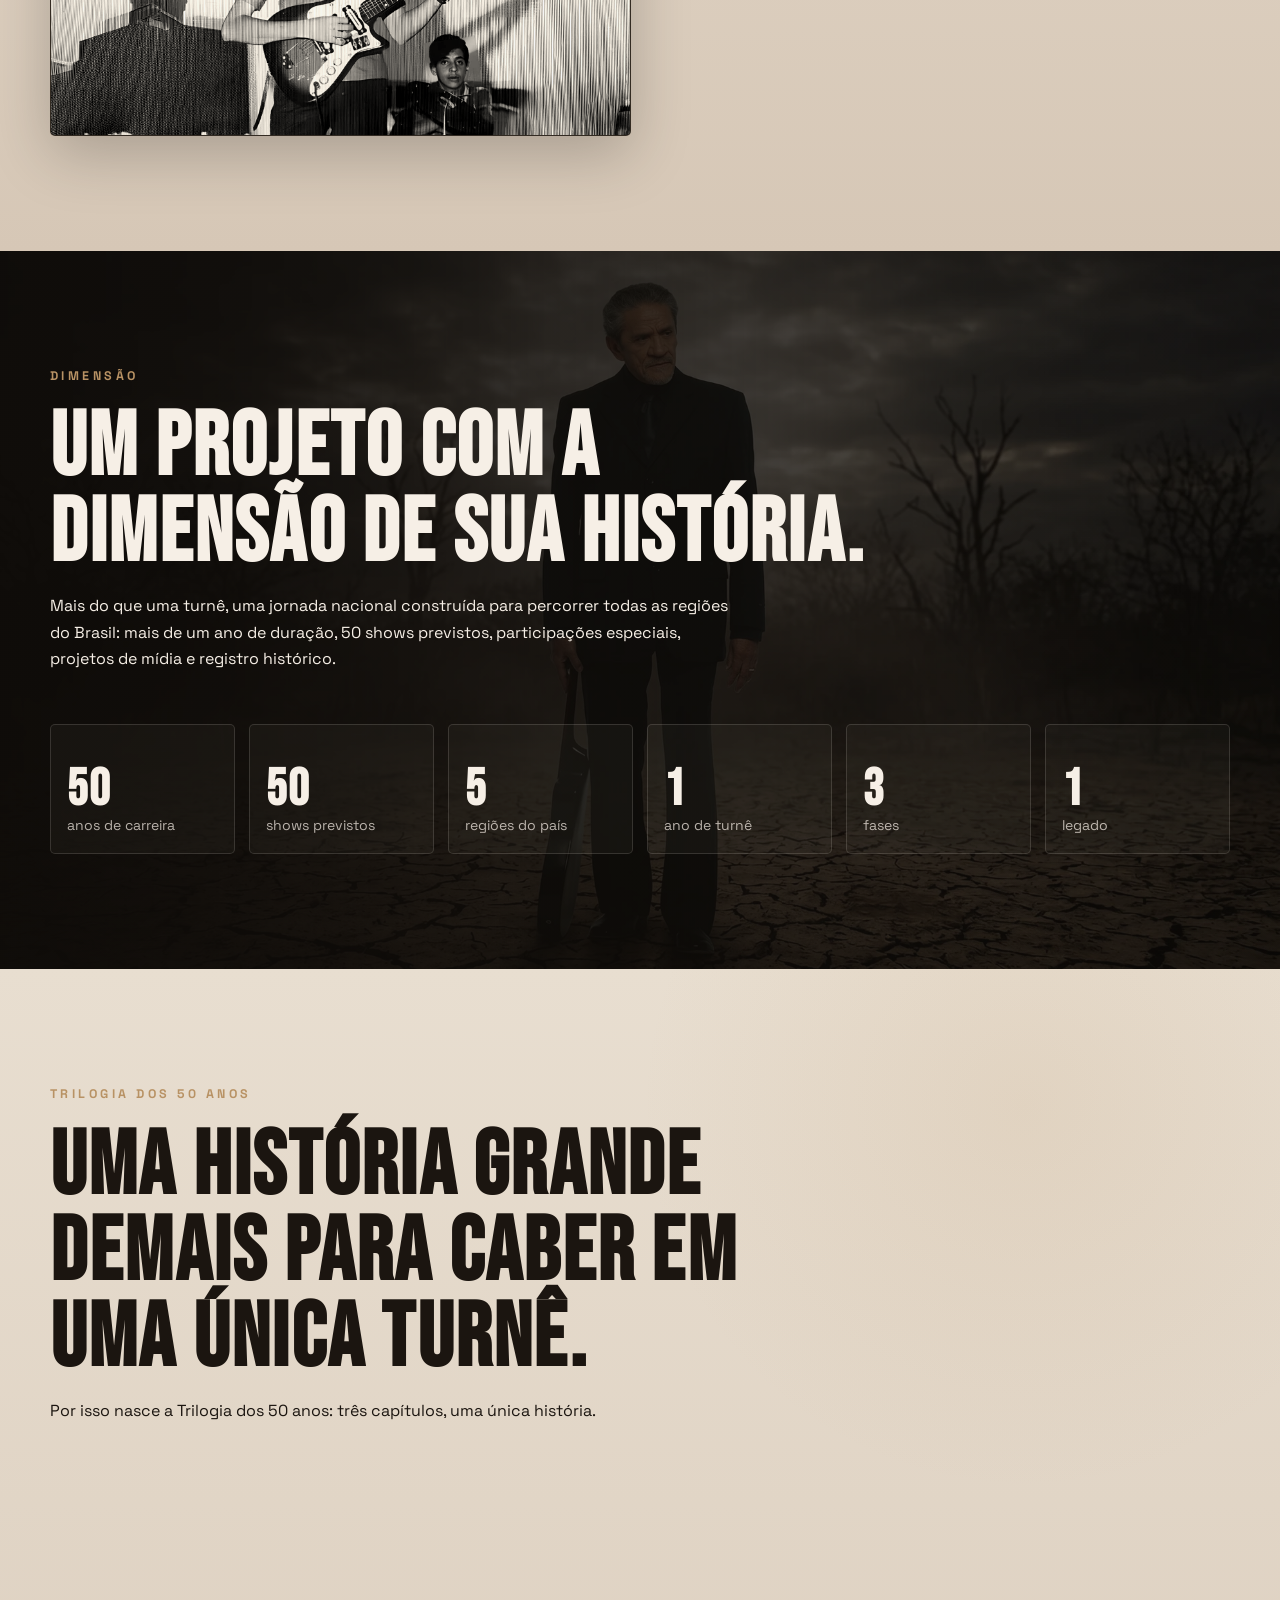
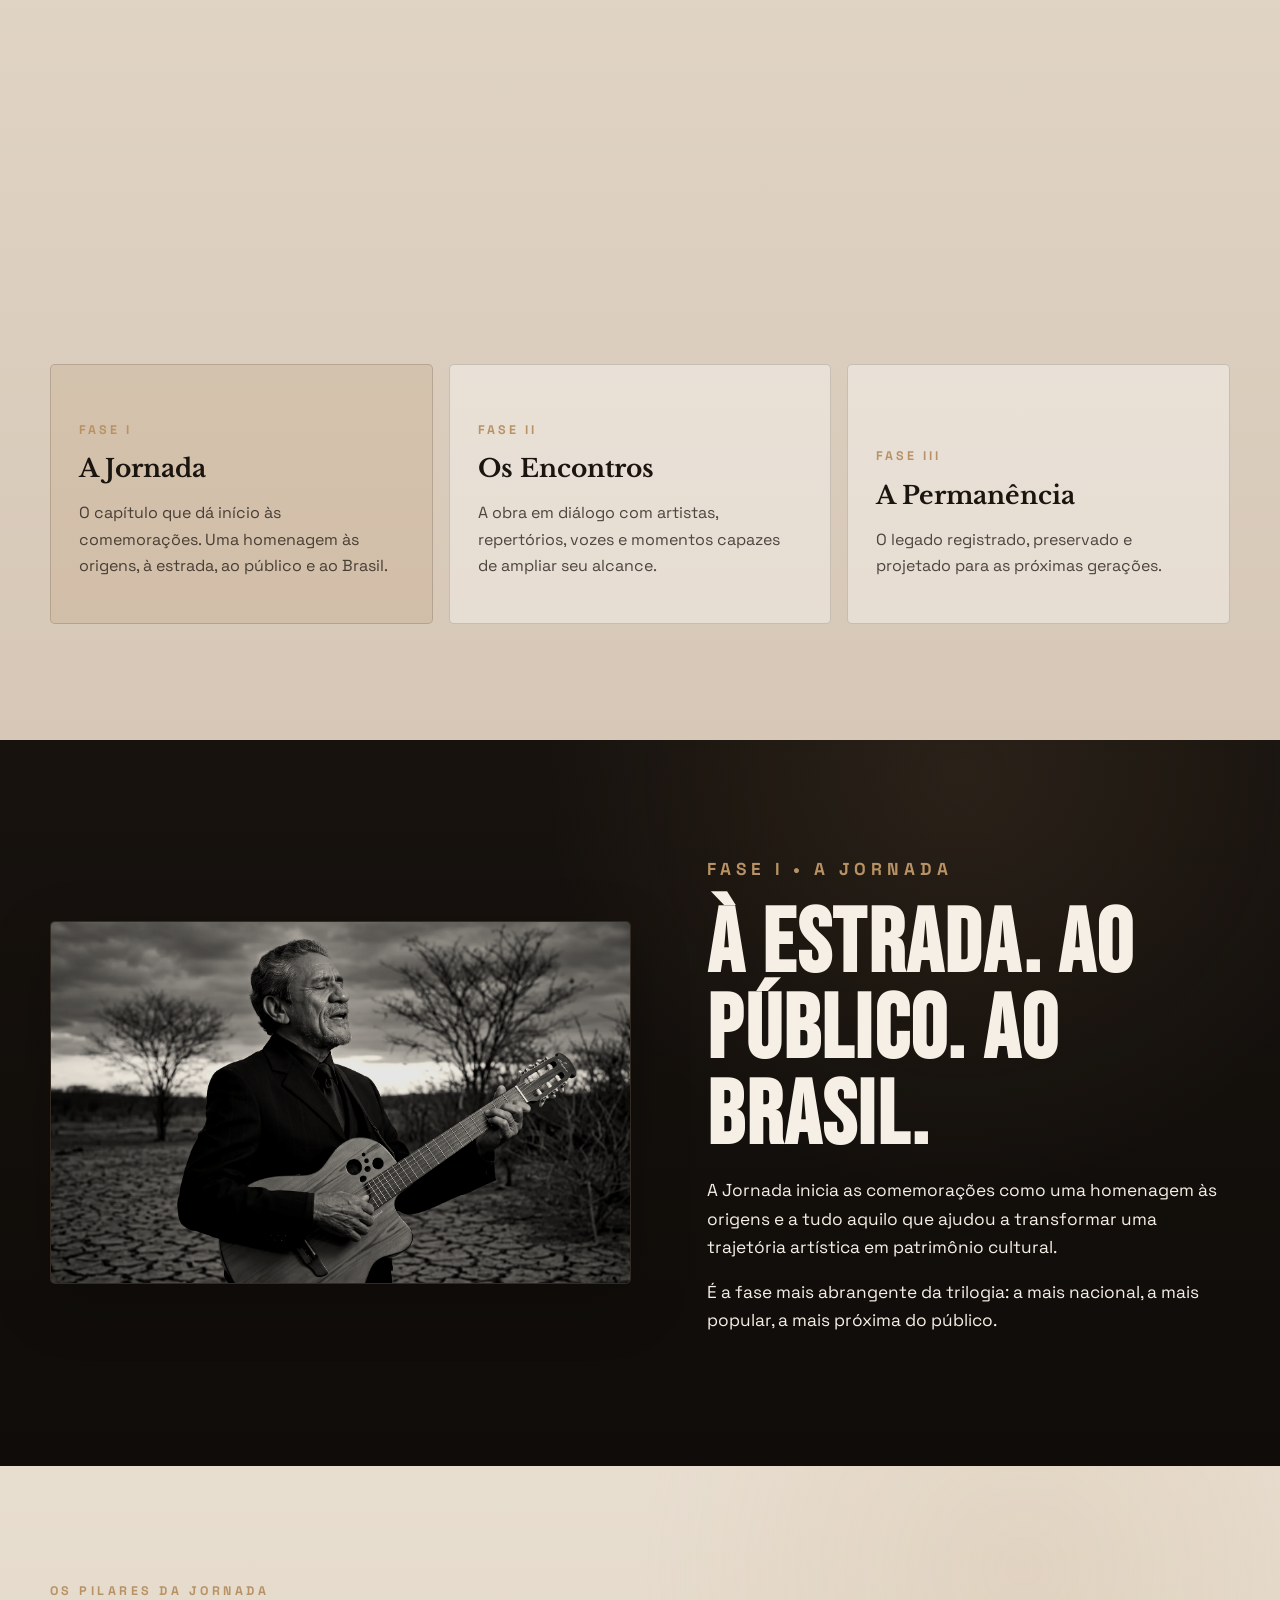
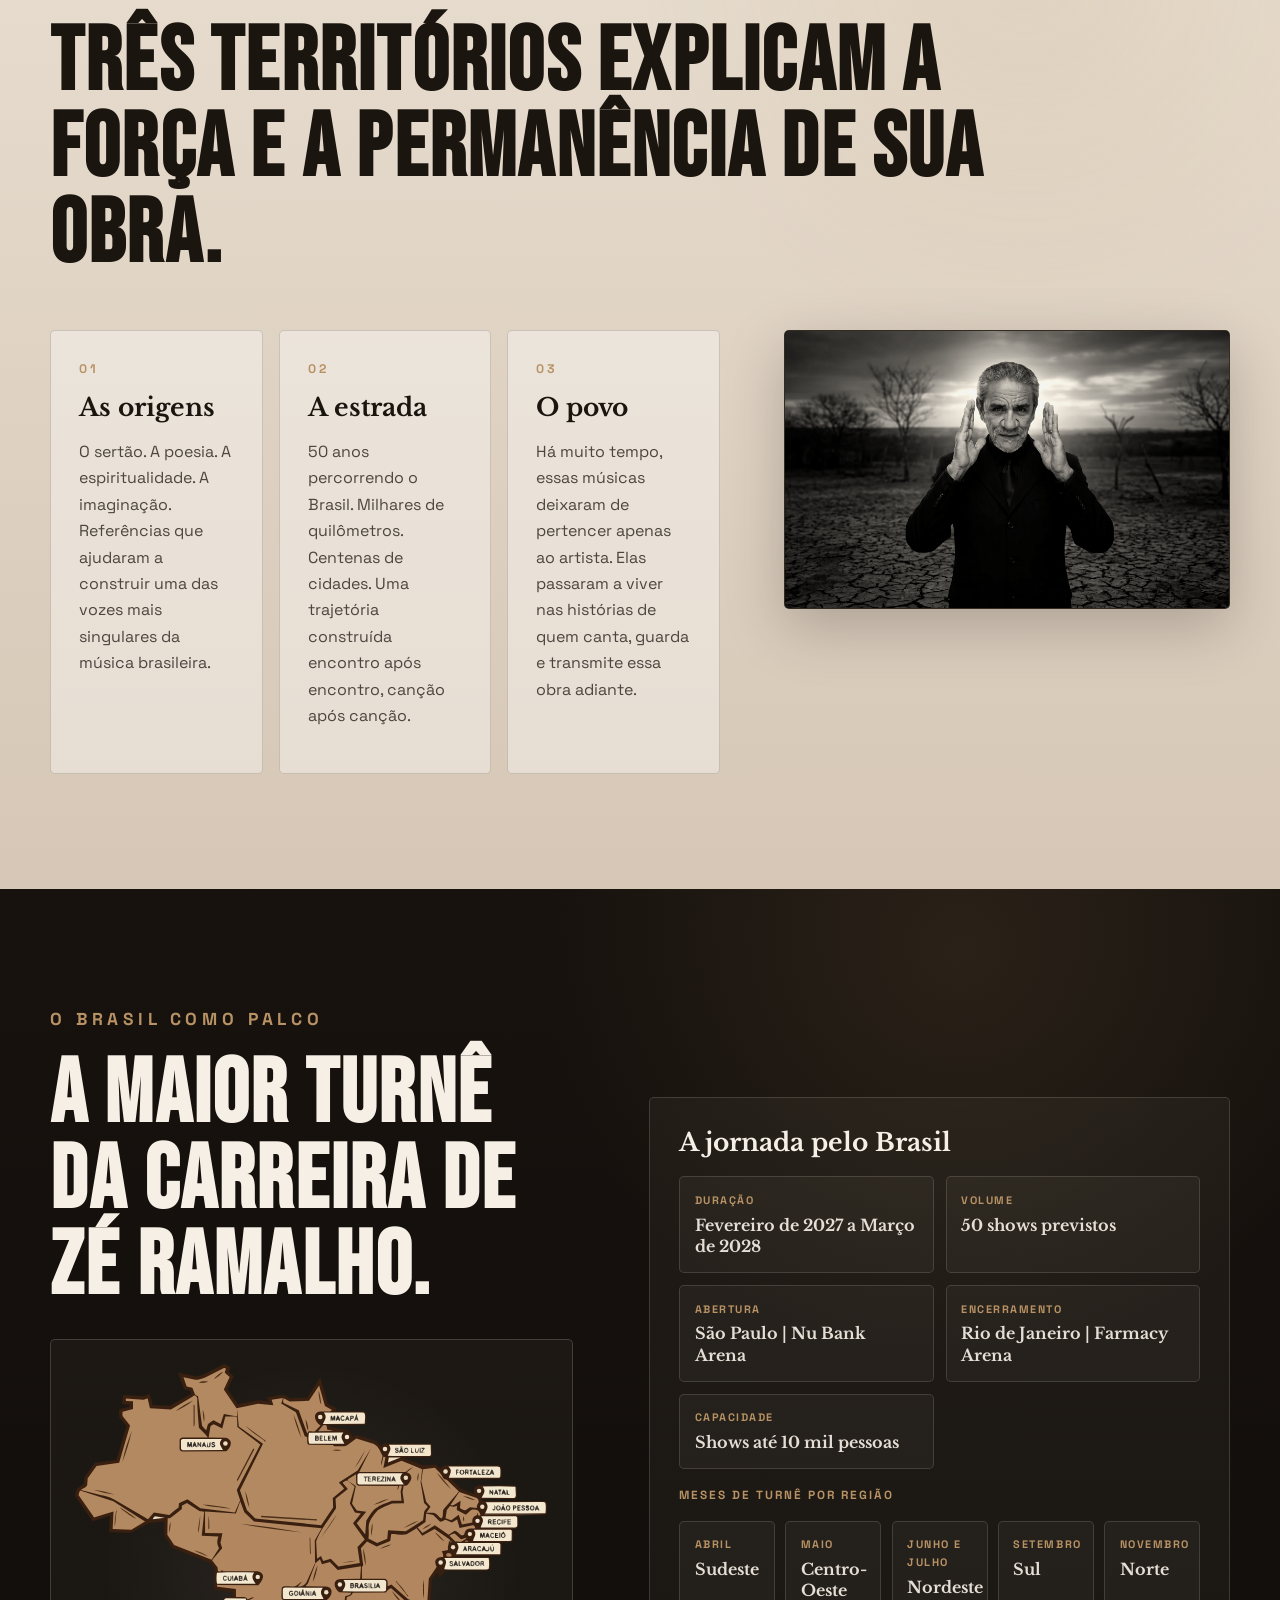
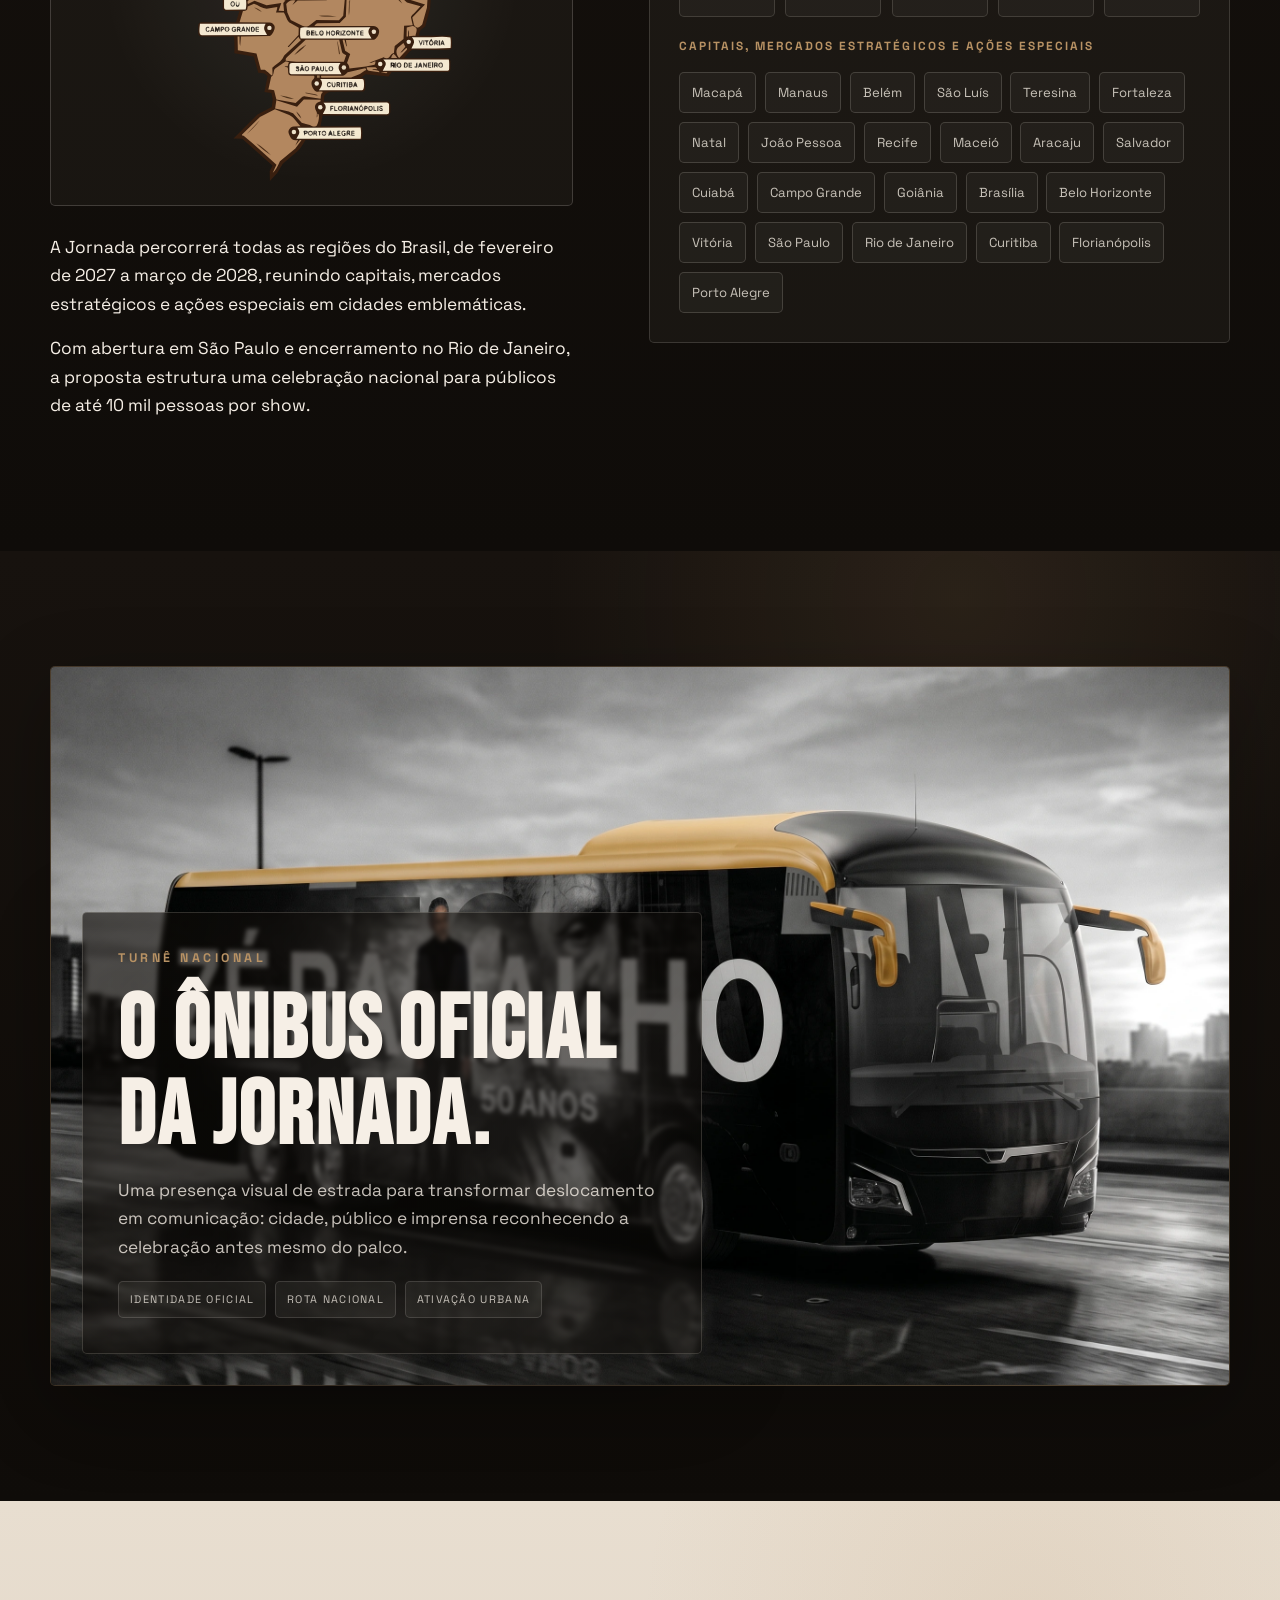
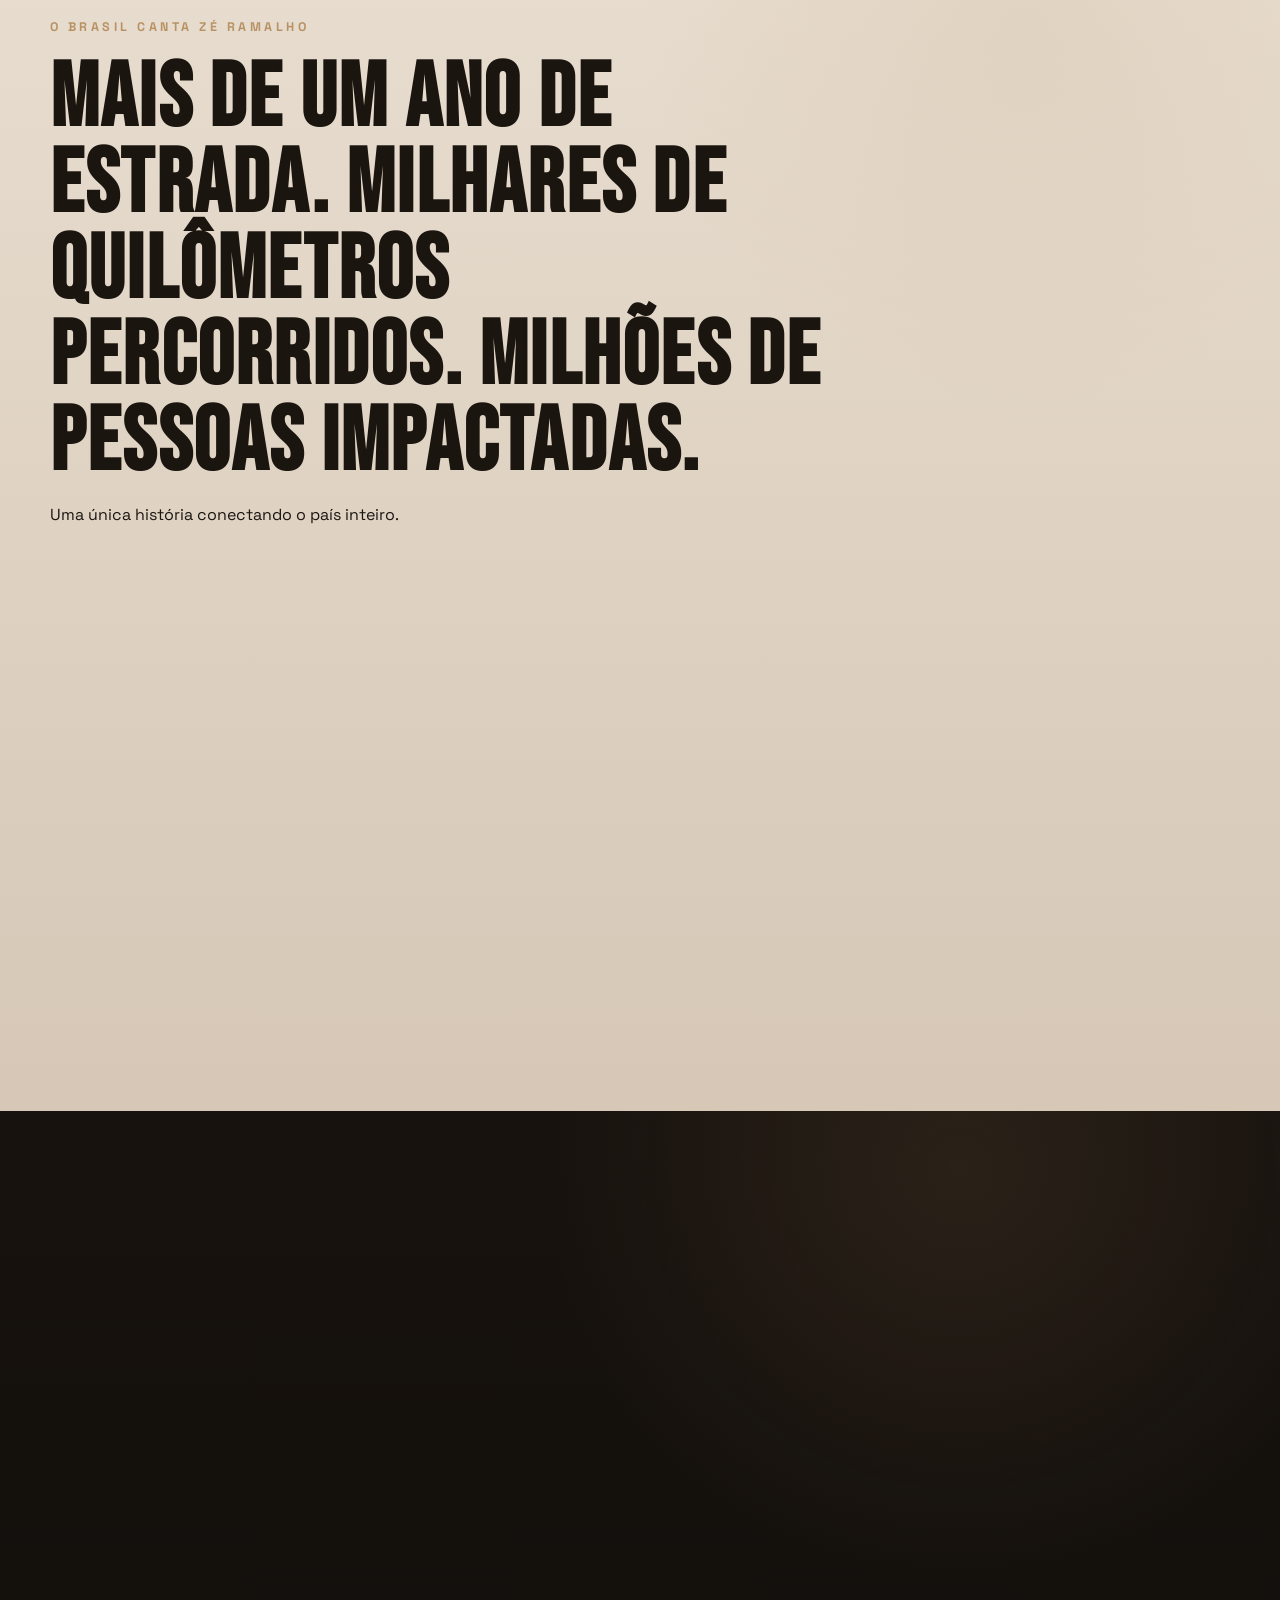
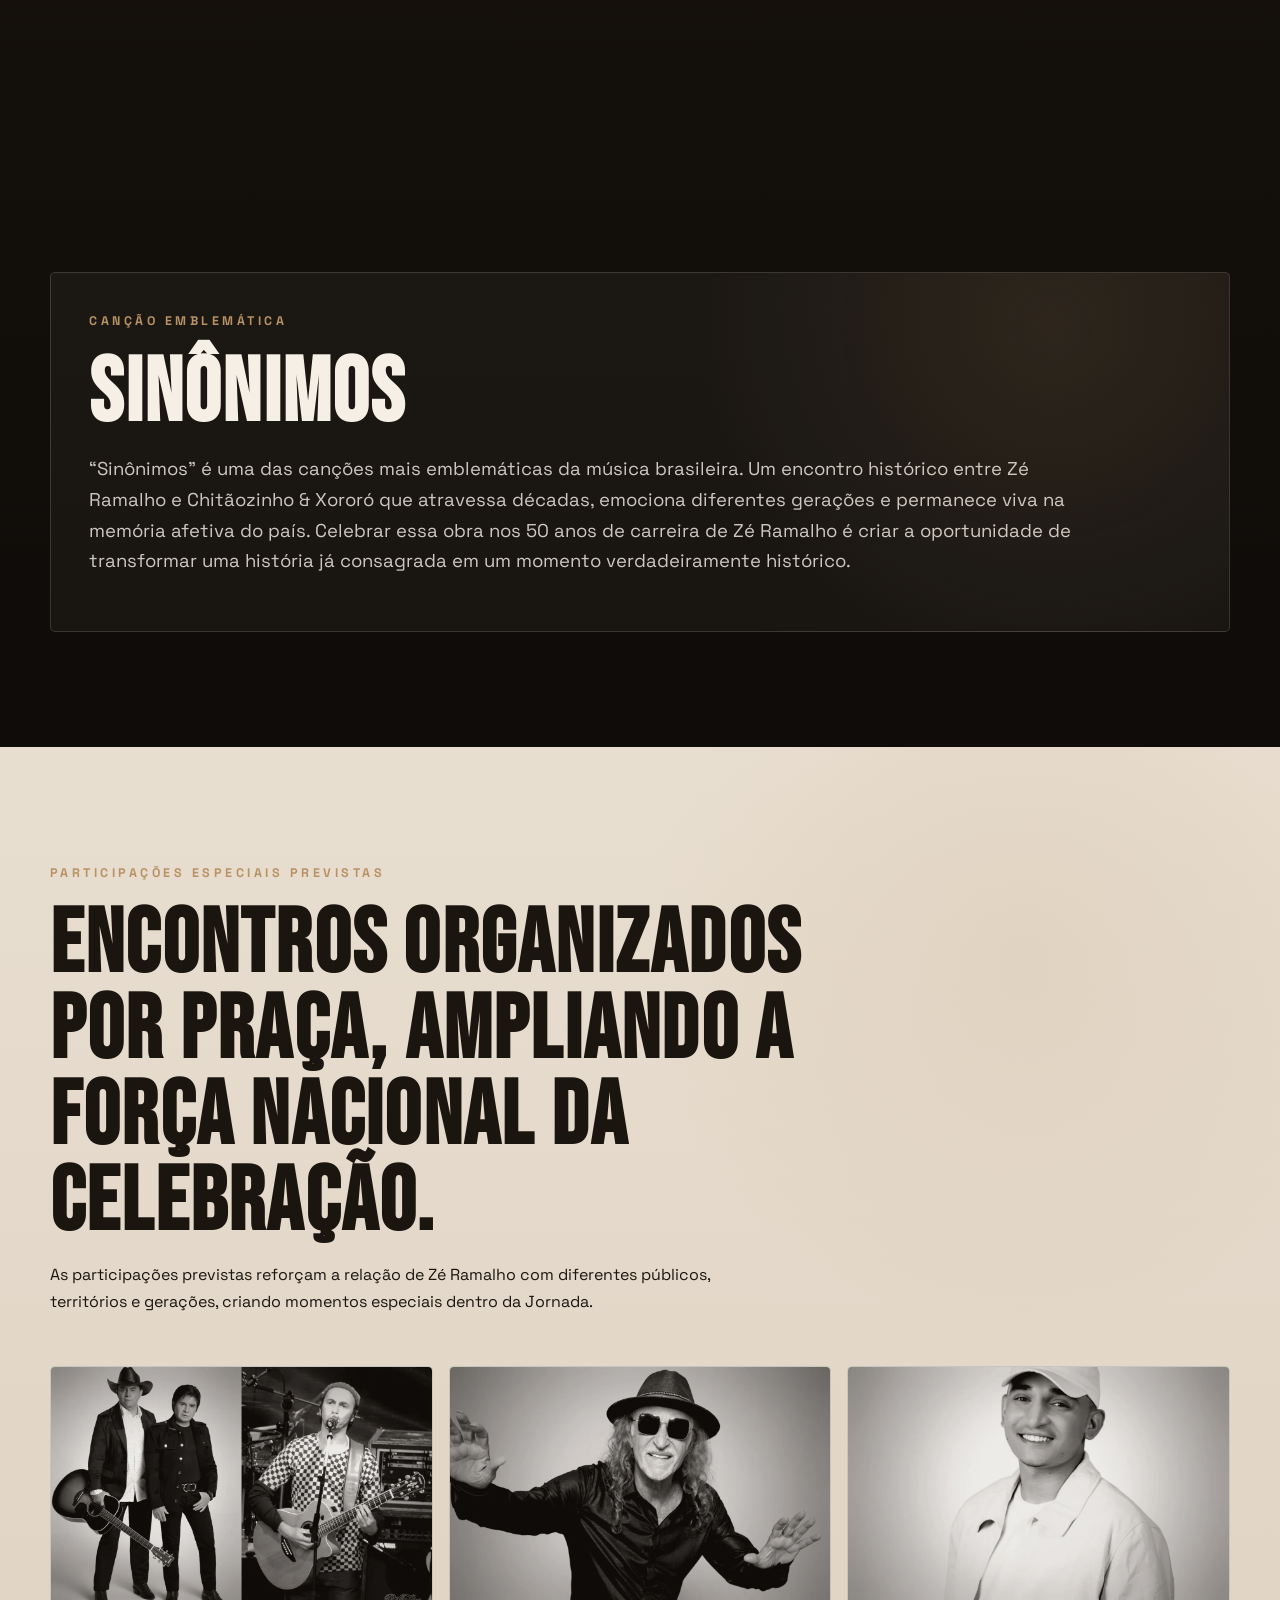
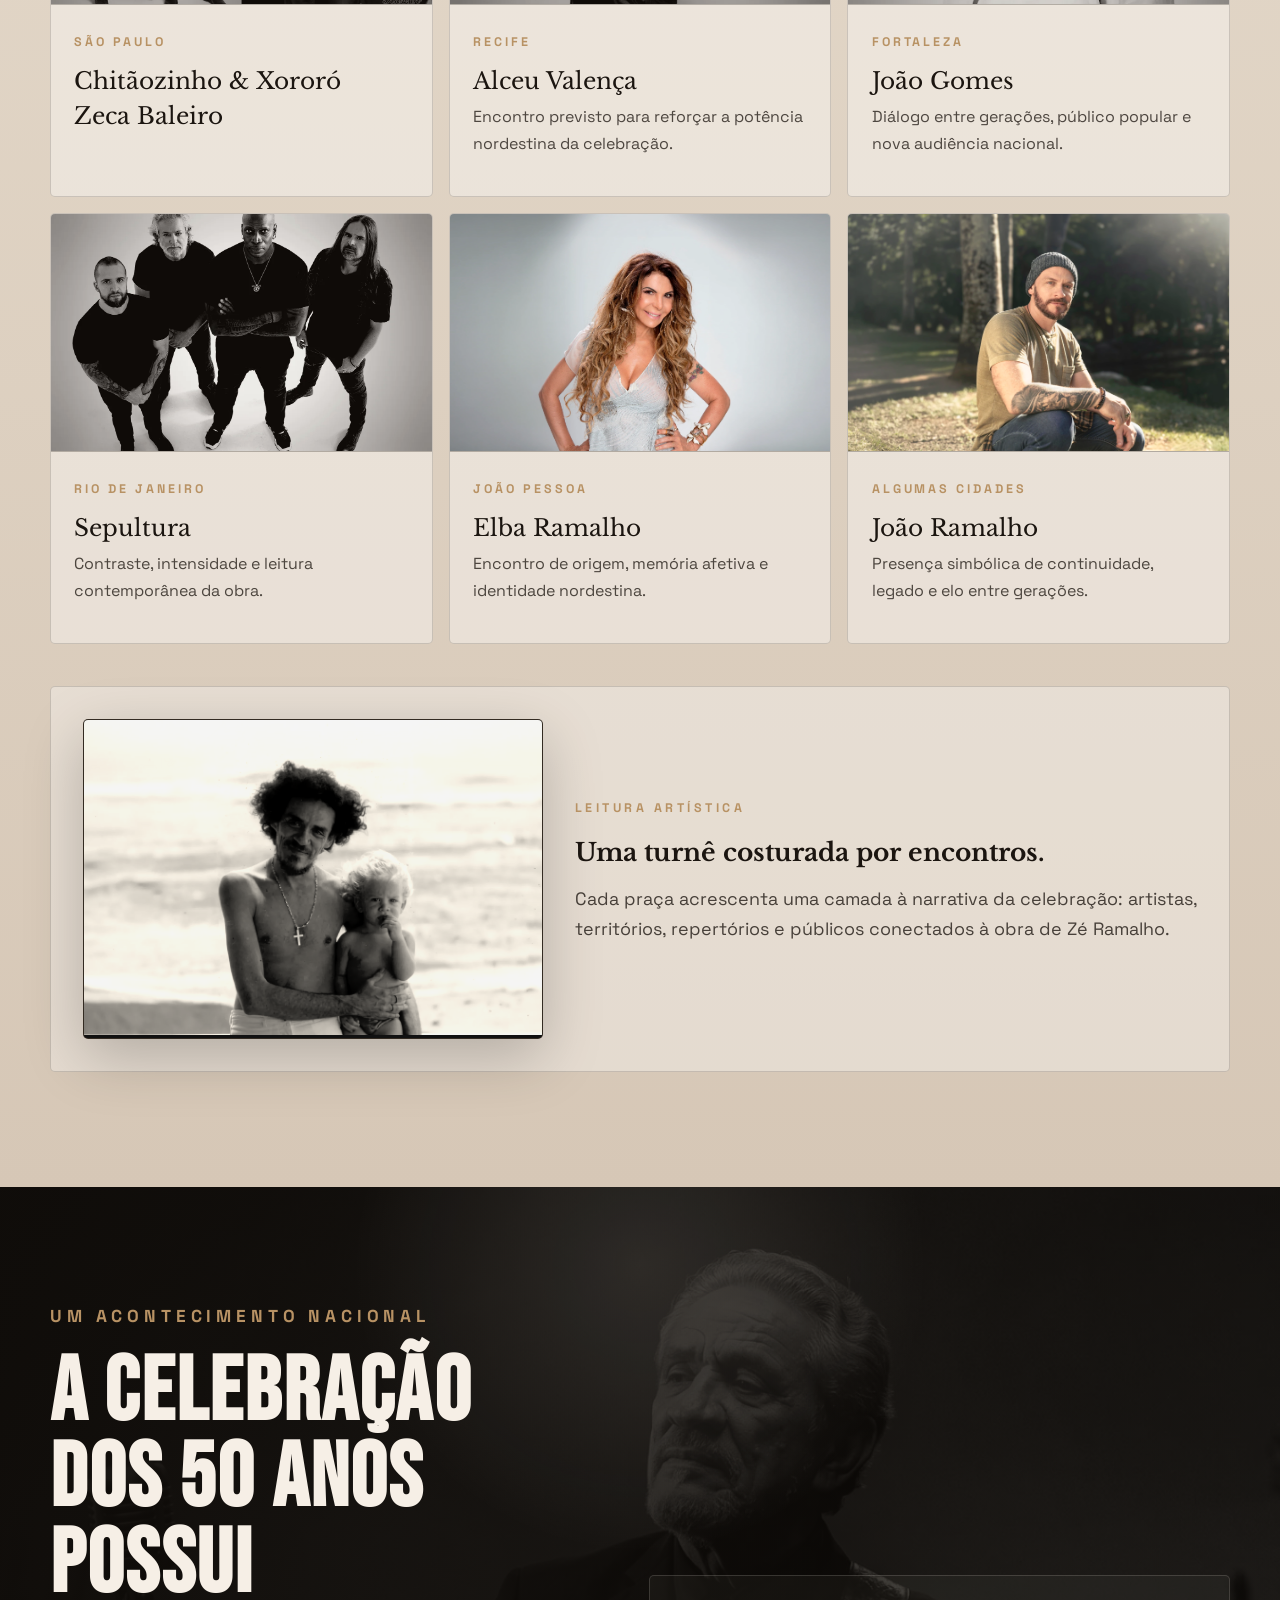
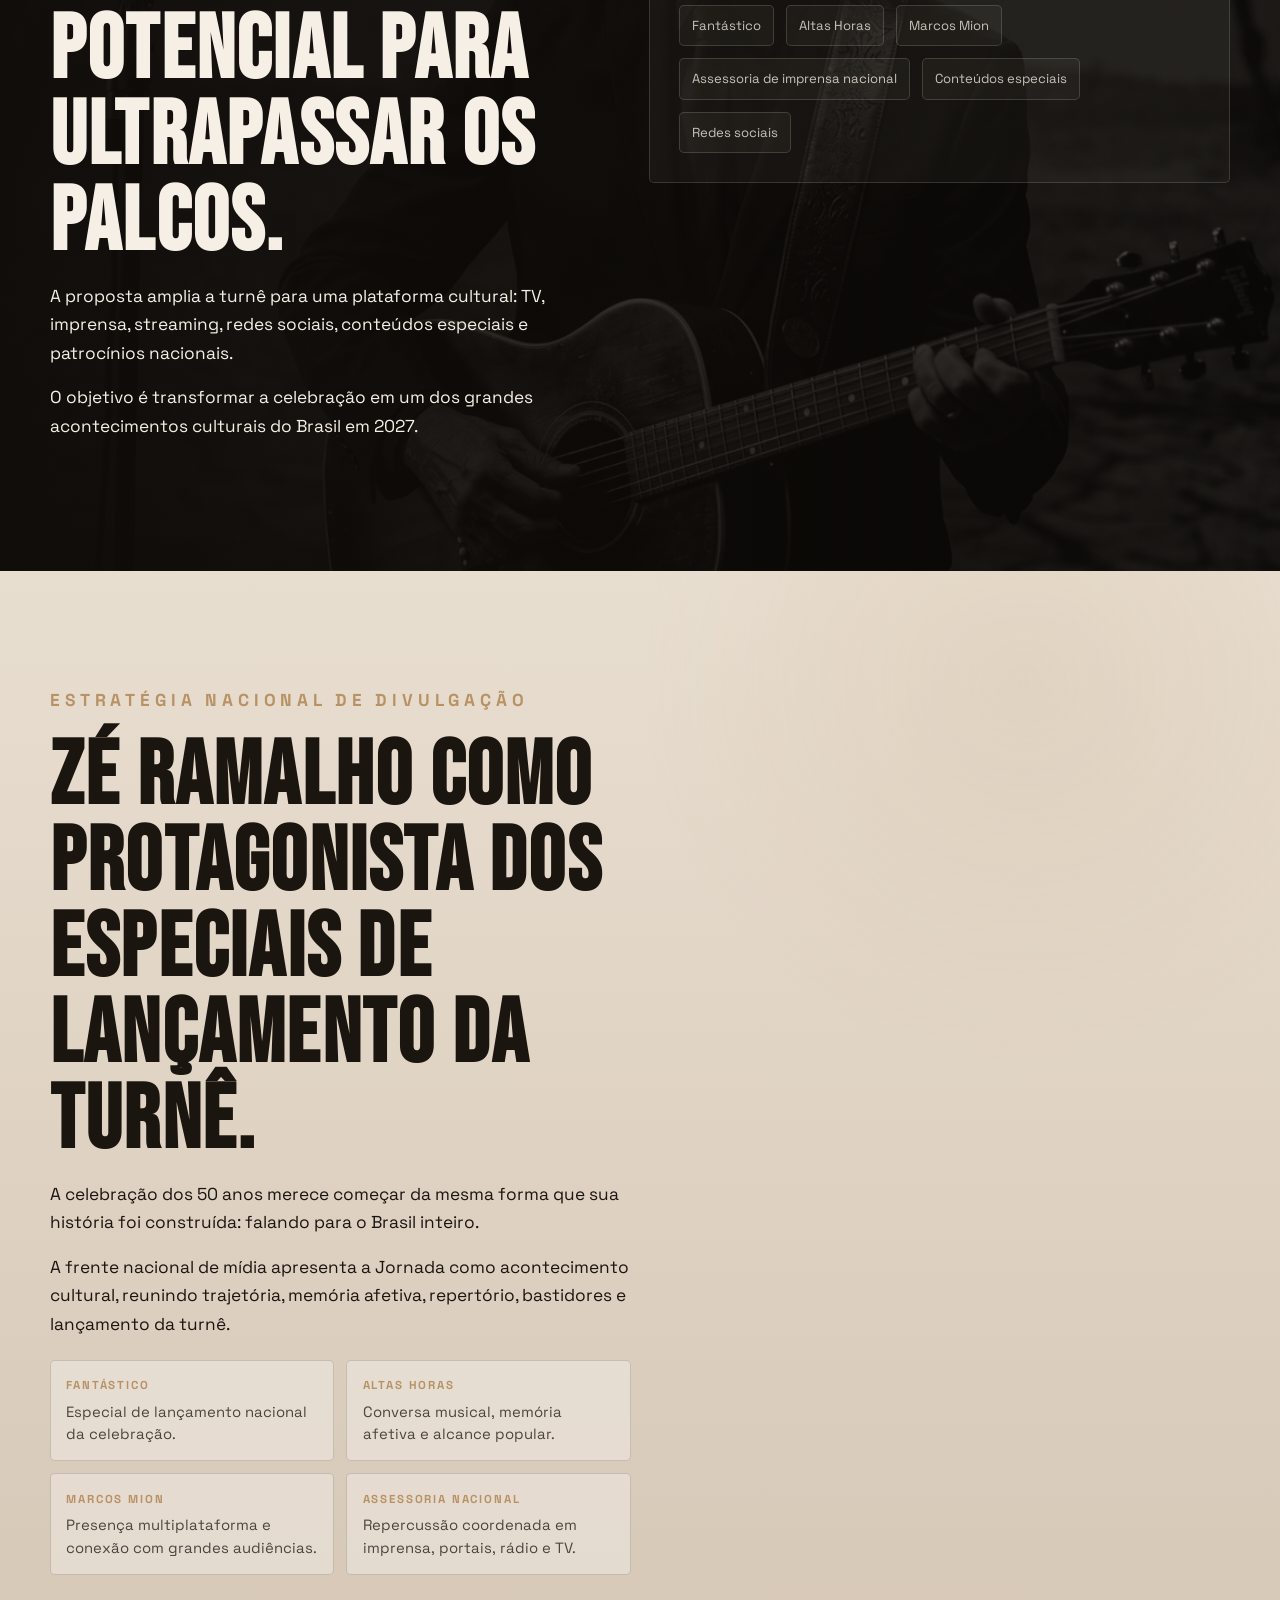
==== commit 7878929b: "Add files via upload" ====
--- a/index.html
+++ b/index.html
@@ -406,7 +406,7 @@
 
           <article class="regional-guest-card reveal">
             <figure class="regional-guest-photo">
-              <img src="assets/img/participacao-elba.webp?v=20260630" alt="Elba Ramalho, participação prevista em João Pessoa." />
+              <img src="assets/img/participacao-elba.webp?v=20260630c" alt="Elba Ramalho, participação prevista em João Pessoa." />
             </figure>
             <div class="regional-guest-copy">
               <span>João Pessoa</span>
@@ -419,7 +419,7 @@
 
           <article class="regional-guest-card reveal">
             <figure class="regional-guest-photo">
-              <img src="assets/img/participacao-joao-ramalho.webp?v=20260630" alt="Zé Ramalho com João Ramalho, imagem de continuidade familiar." />
+              <img src="assets/img/participacao-joao-ramalho.webp?v=20260630c" alt="Zé Ramalho com João Ramalho, imagem de continuidade familiar." />
             </figure>
             <div class="regional-guest-copy">
               <span>Algumas cidades</span>
@@ -433,7 +433,7 @@
 
         <div class="guest-highlight reveal">
           <figure class="photo-card guest-feature-placeholder">
-            <img src="assets/img/foto-06-elo.webp?v=20260630" alt="Zé Ramalho com João Ramalho, imagem de memória familiar." />
+            <img src="assets/img/foto-06-elo.webp?v=20260630c" alt="Zé Ramalho com João Ramalho, imagem de memória familiar." />
           </figure>
           <div class="guest-highlight-copy">
             <p class="eyebrow">Leitura artística</p>
